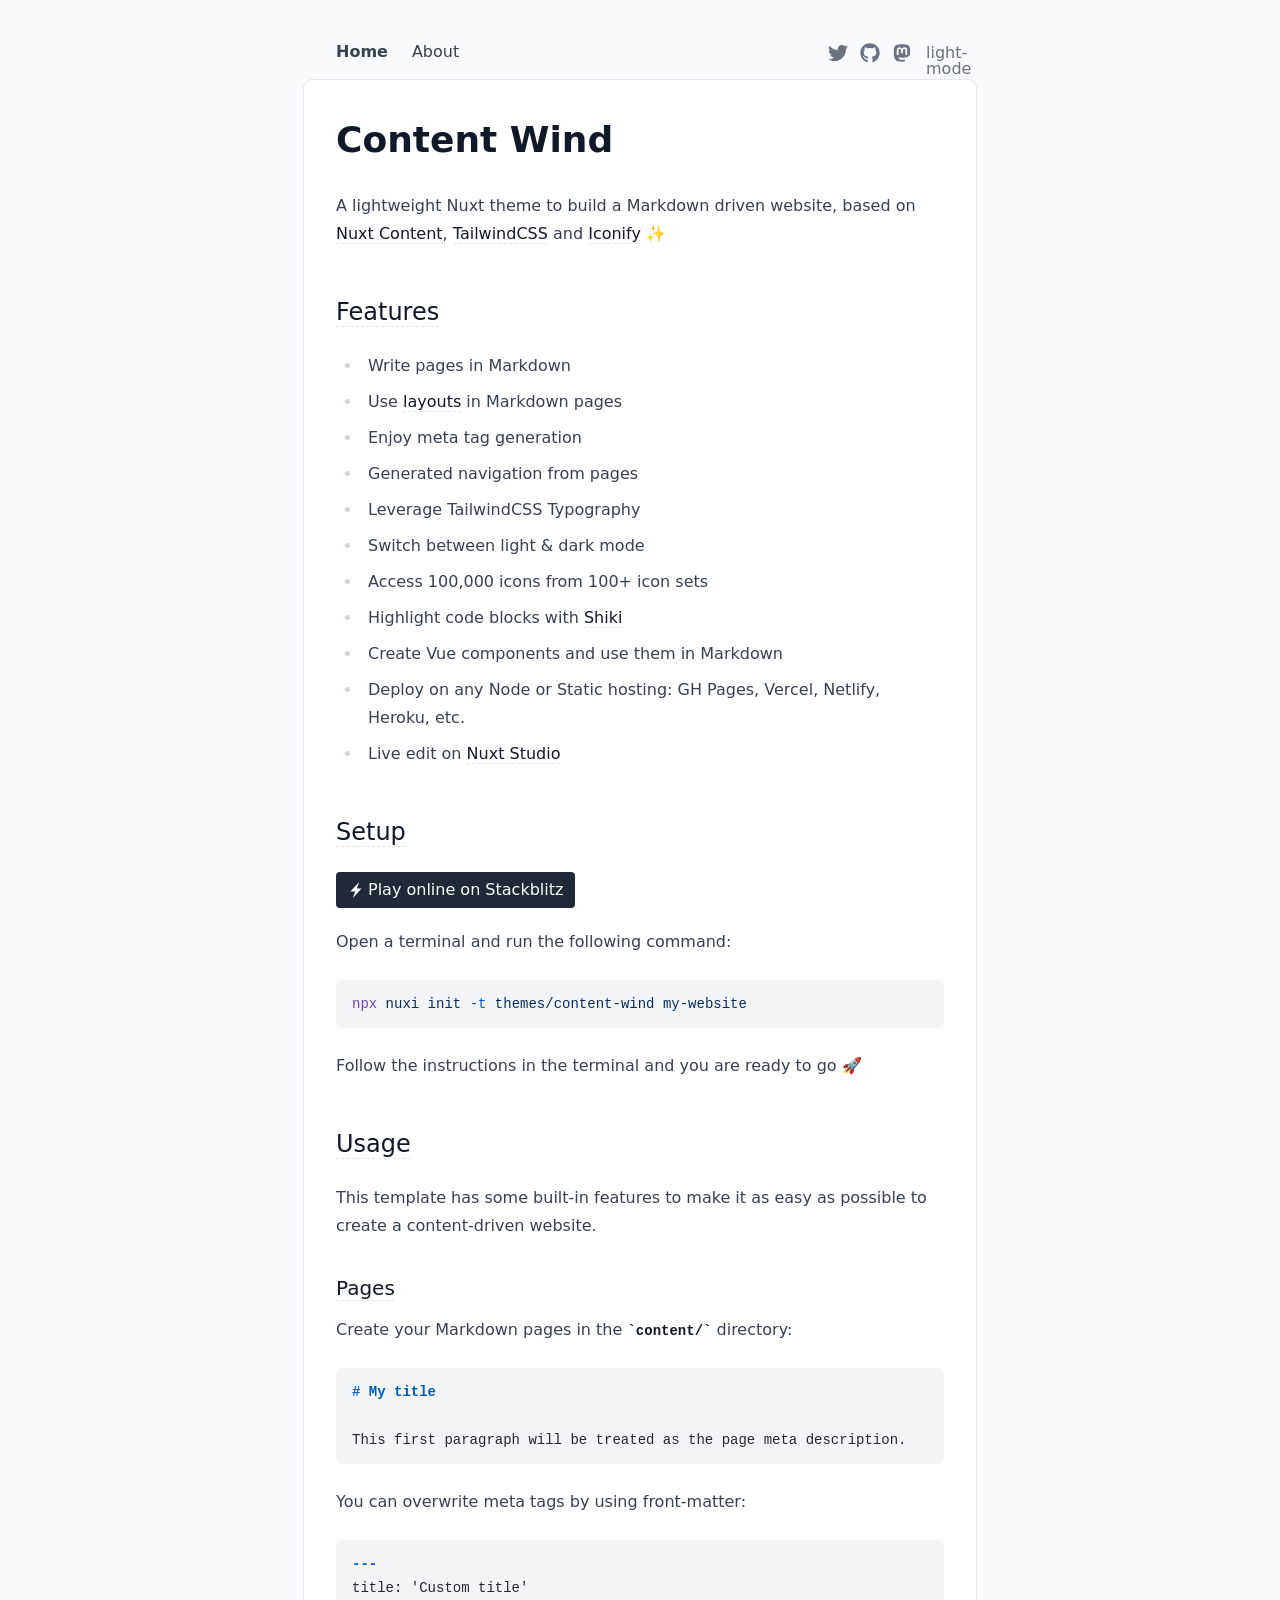
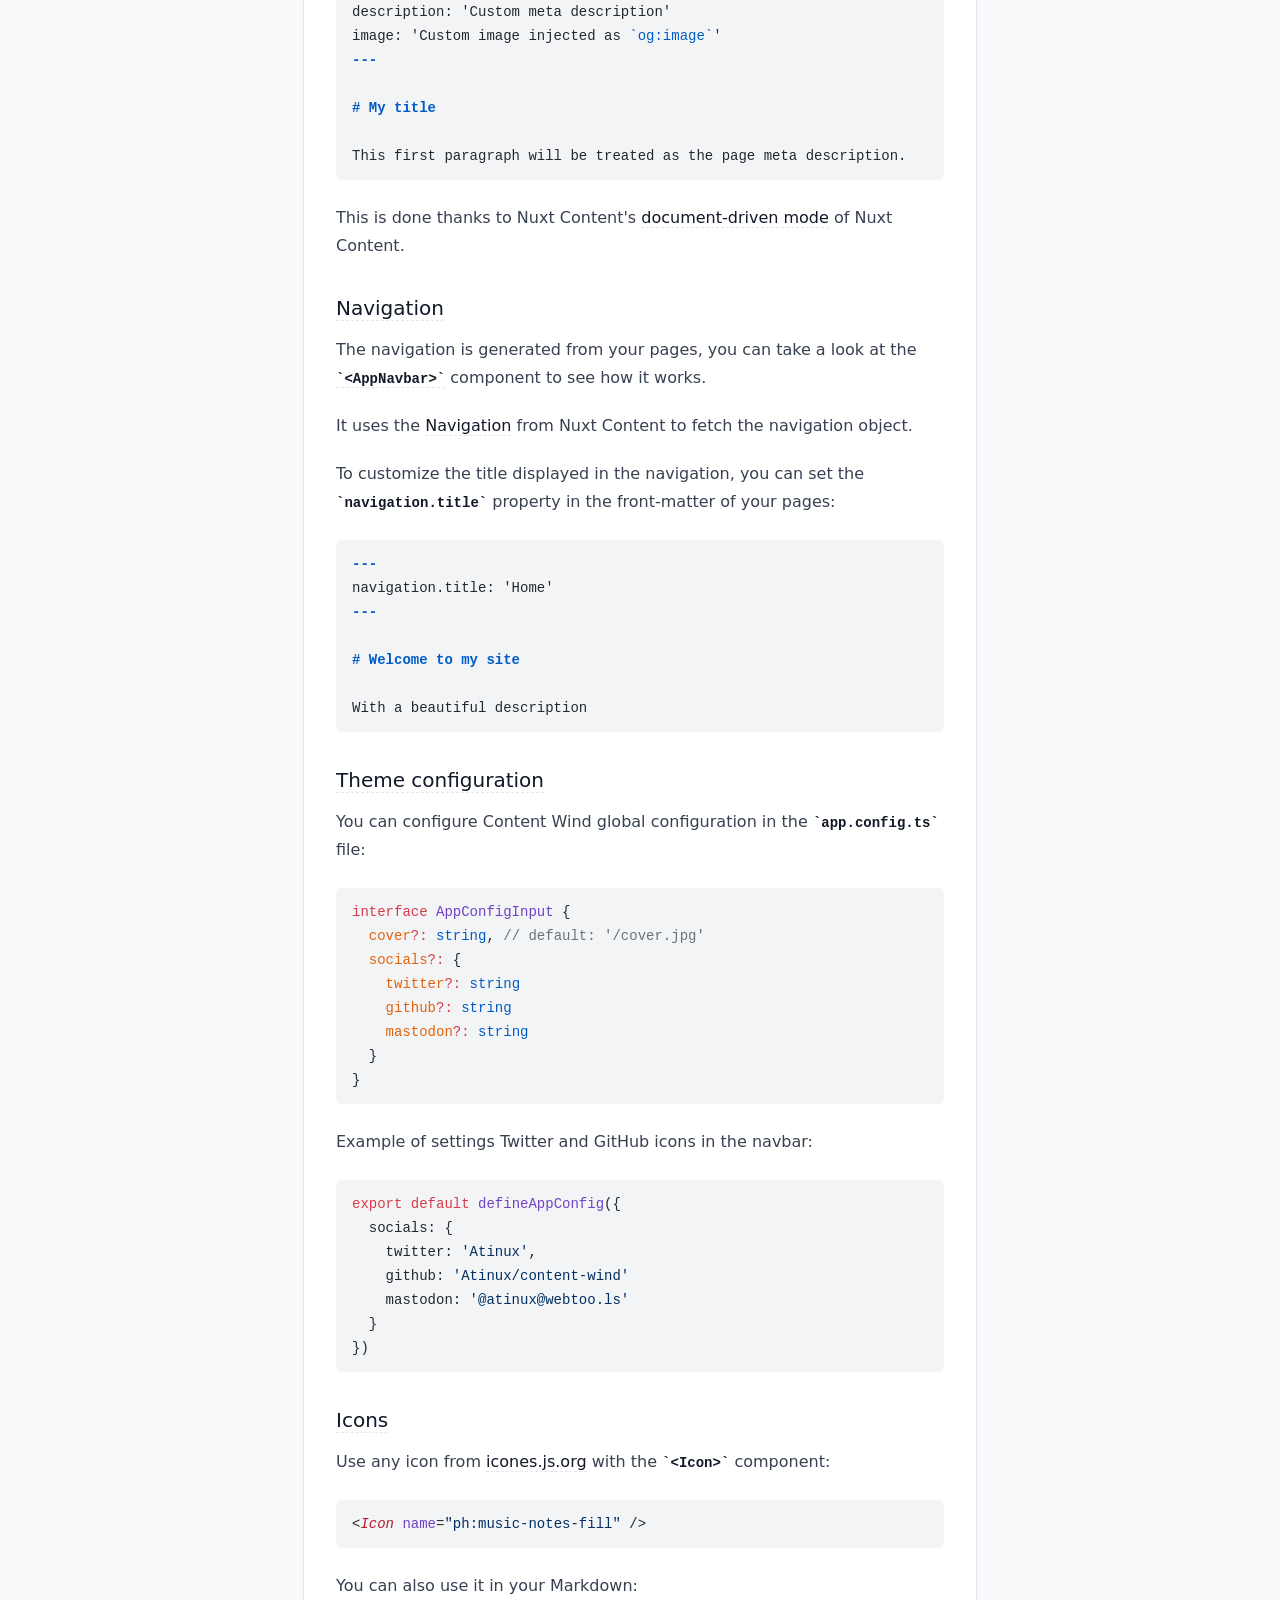
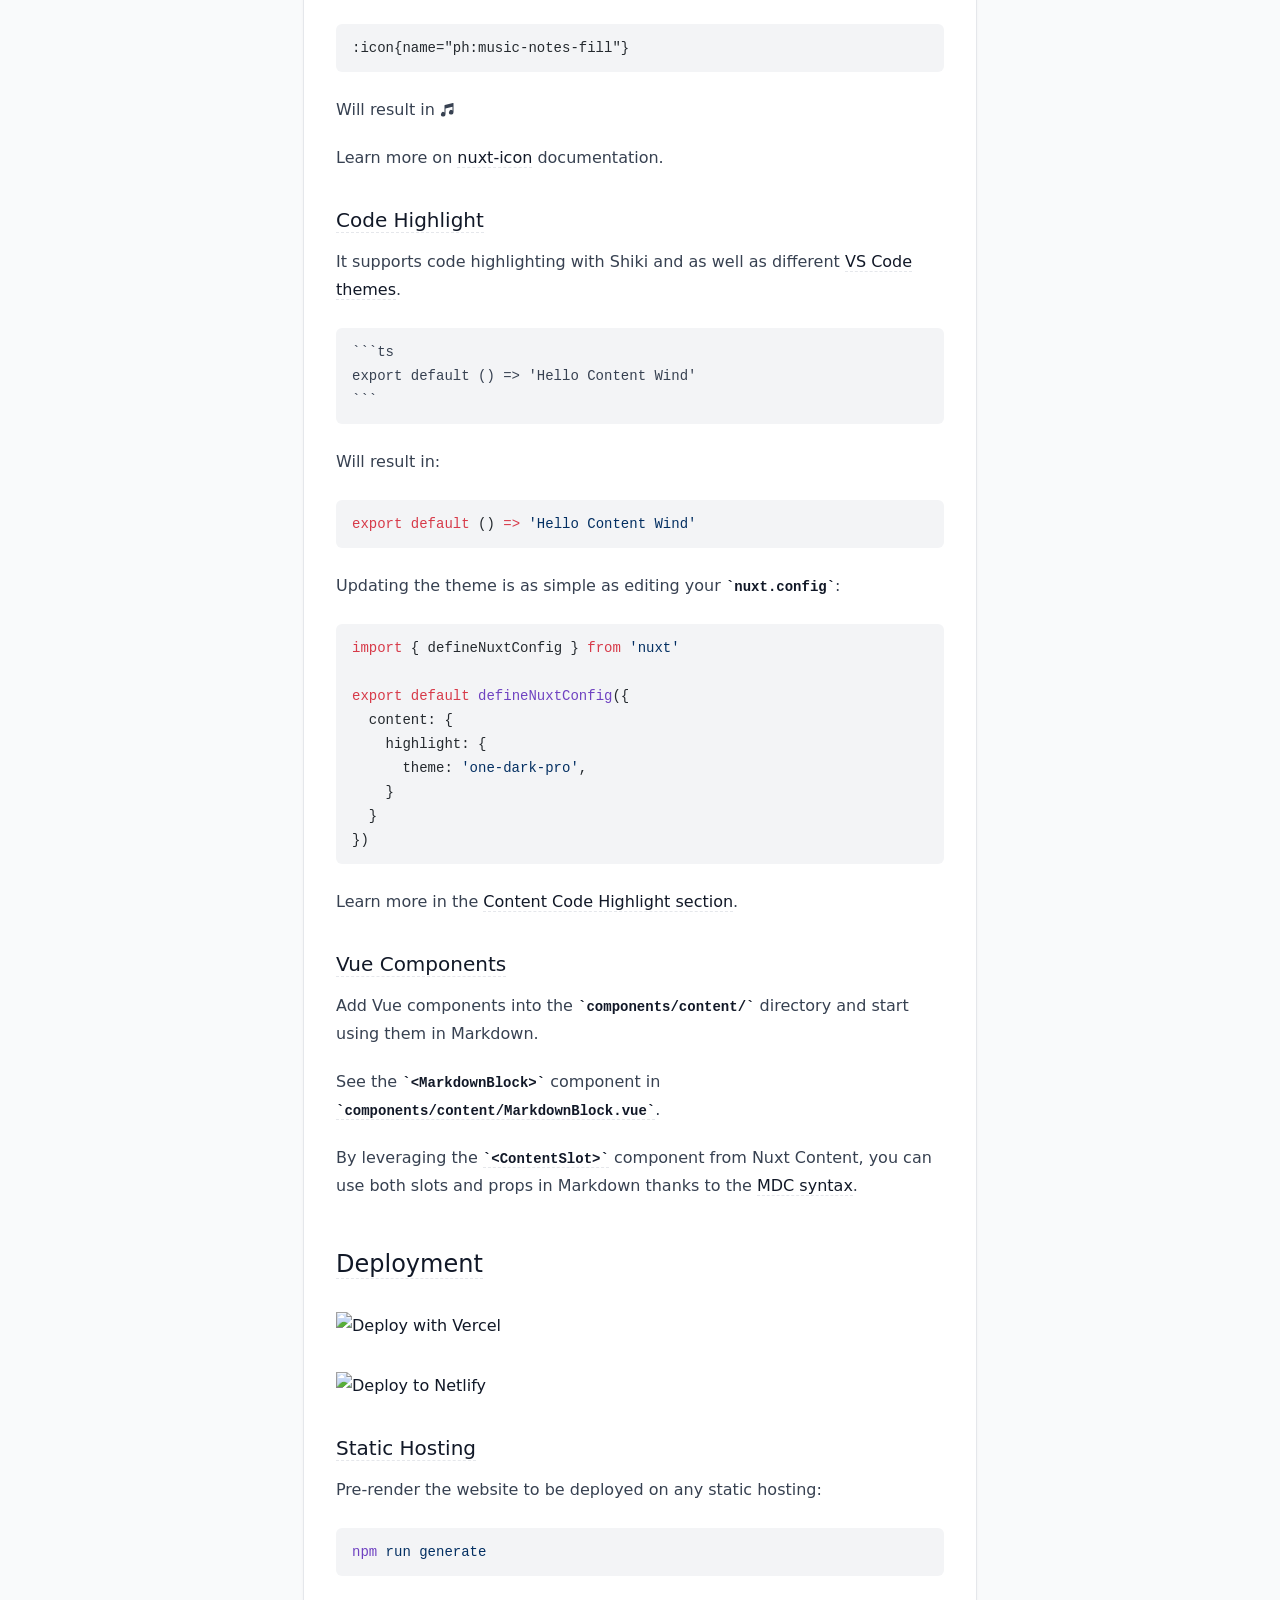
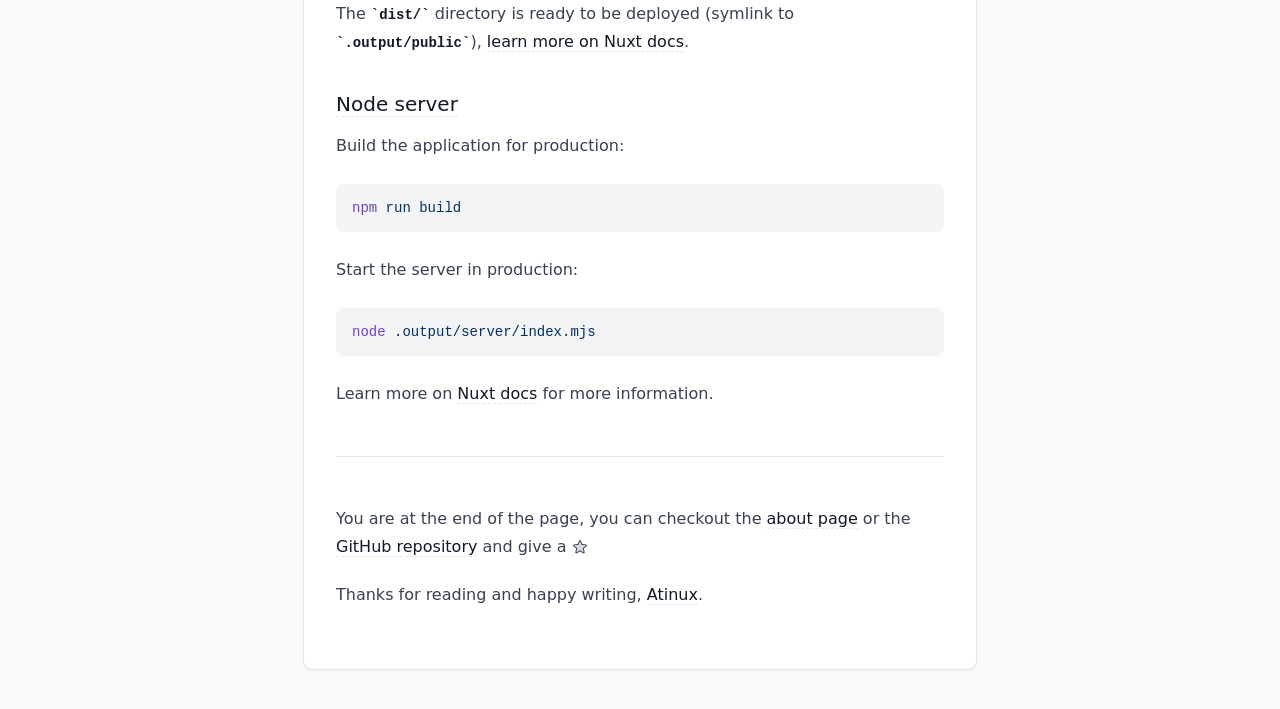
==== index.html @ d8ee2311 "Deploying to gh-pages from @ Neil-Lin/portfolio-by-nuxt-studio@6899d9ad5fb3ad334c8731eefb6a2c7d00aa7" ====
<!DOCTYPE html><html  lang="en" data-capo=""><head><meta charset="utf-8">
<meta name="viewport" content="width=device-width, initial-scale=1">
<title>Content Wind</title>
<style>*,::backdrop,:after,:before{--tw-border-spacing-x:0;--tw-border-spacing-y:0;--tw-translate-x:0;--tw-translate-y:0;--tw-rotate:0;--tw-skew-x:0;--tw-skew-y:0;--tw-scale-x:1;--tw-scale-y:1;--tw-pan-x: ;--tw-pan-y: ;--tw-pinch-zoom: ;--tw-scroll-snap-strictness:proximity;--tw-gradient-from-position: ;--tw-gradient-via-position: ;--tw-gradient-to-position: ;--tw-ordinal: ;--tw-slashed-zero: ;--tw-numeric-figure: ;--tw-numeric-spacing: ;--tw-numeric-fraction: ;--tw-ring-inset: ;--tw-ring-offset-width:0px;--tw-ring-offset-color:#fff;--tw-ring-color:#3b82f680;--tw-ring-offset-shadow:0 0 #0000;--tw-ring-shadow:0 0 #0000;--tw-shadow:0 0 #0000;--tw-shadow-colored:0 0 #0000;--tw-blur: ;--tw-brightness: ;--tw-contrast: ;--tw-grayscale: ;--tw-hue-rotate: ;--tw-invert: ;--tw-saturate: ;--tw-sepia: ;--tw-drop-shadow: ;--tw-backdrop-blur: ;--tw-backdrop-brightness: ;--tw-backdrop-contrast: ;--tw-backdrop-grayscale: ;--tw-backdrop-hue-rotate: ;--tw-backdrop-invert: ;--tw-backdrop-opacity: ;--tw-backdrop-saturate: ;--tw-backdrop-sepia: ;--tw-contain-size: ;--tw-contain-layout: ;--tw-contain-paint: ;--tw-contain-style: }/*! tailwindcss v3.4.13 | MIT License | https://tailwindcss.com*/*,:after,:before{border:0 solid #e5e7eb;box-sizing:border-box}:after,:before{--tw-content:""}:host,html{line-height:1.5;-webkit-text-size-adjust:100%;font-family:ui-sans-serif,system-ui,sans-serif,Apple Color Emoji,Segoe UI Emoji,Segoe UI Symbol,Noto Color Emoji;font-feature-settings:normal;font-variation-settings:normal;tab-size:4;-webkit-tap-highlight-color:transparent}body{line-height:inherit;margin:0}hr{border-top-width:1px;color:inherit;height:0}abbr:where([title]){-webkit-text-decoration:underline dotted;text-decoration:underline dotted}h1,h2,h3,h4,h5,h6{font-size:inherit;font-weight:inherit}a{color:inherit;text-decoration:inherit}b,strong{font-weight:bolder}code,kbd,pre,samp{font-family:ui-monospace,SFMono-Regular,Menlo,Monaco,Consolas,Liberation Mono,Courier New,monospace;font-feature-settings:normal;font-size:1em;font-variation-settings:normal}small{font-size:80%}sub,sup{font-size:75%;line-height:0;position:relative;vertical-align:initial}sub{bottom:-.25em}sup{top:-.5em}table{border-collapse:collapse;border-color:inherit;text-indent:0}button,input,optgroup,select,textarea{color:inherit;font-family:inherit;font-feature-settings:inherit;font-size:100%;font-variation-settings:inherit;font-weight:inherit;letter-spacing:inherit;line-height:inherit;margin:0;padding:0}button,select{text-transform:none}button,input:where([type=button]),input:where([type=reset]),input:where([type=submit]){-webkit-appearance:button;background-color:initial;background-image:none}:-moz-focusring{outline:auto}:-moz-ui-invalid{box-shadow:none}progress{vertical-align:initial}::-webkit-inner-spin-button,::-webkit-outer-spin-button{height:auto}[type=search]{-webkit-appearance:textfield;outline-offset:-2px}::-webkit-search-decoration{-webkit-appearance:none}::-webkit-file-upload-button{-webkit-appearance:button;font:inherit}summary{display:list-item}blockquote,dd,dl,figure,h1,h2,h3,h4,h5,h6,hr,p,pre{margin:0}fieldset{margin:0}fieldset,legend{padding:0}menu,ol,ul{list-style:none;margin:0;padding:0}dialog{padding:0}textarea{resize:vertical}input::placeholder,textarea::placeholder{color:#9ca3af;opacity:1}[role=button],button{cursor:pointer}:disabled{cursor:default}audio,canvas,embed,iframe,img,object,svg,video{display:block;vertical-align:middle}img,video{height:auto;max-width:100%}[hidden]{display:none}.prose{color:var(--tw-prose-body);max-width:65ch}.prose :where(p):not(:where([class~=not-prose],[class~=not-prose] *)){margin-bottom:1.25em;margin-top:1.25em}.prose :where([class~=lead]):not(:where([class~=not-prose],[class~=not-prose] *)){color:var(--tw-prose-lead);font-size:1.25em;line-height:1.6;margin-bottom:1.2em;margin-top:1.2em}.prose :where(a):not(:where([class~=not-prose],[class~=not-prose] *)){color:var(--tw-prose-links);font-weight:500;text-decoration:underline}.prose :where(strong):not(:where([class~=not-prose],[class~=not-prose] *)){color:var(--tw-prose-bold);font-weight:600}.prose :where(a strong):not(:where([class~=not-prose],[class~=not-prose] *)){color:inherit}.prose :where(blockquote strong):not(:where([class~=not-prose],[class~=not-prose] *)){color:inherit}.prose :where(thead th strong):not(:where([class~=not-prose],[class~=not-prose] *)){color:inherit}.prose :where(ol):not(:where([class~=not-prose],[class~=not-prose] *)){list-style-type:decimal;margin-bottom:1.25em;margin-top:1.25em;padding-inline-start:1.625em}.prose :where(ol[type=A]):not(:where([class~=not-prose],[class~=not-prose] *)){list-style-type:upper-alpha}.prose :where(ol[type=a]):not(:where([class~=not-prose],[class~=not-prose] *)){list-style-type:lower-alpha}.prose :where(ol[type=A s]):not(:where([class~=not-prose],[class~=not-prose] *)){list-style-type:upper-alpha}.prose :where(ol[type=a s]):not(:where([class~=not-prose],[class~=not-prose] *)){list-style-type:lower-alpha}.prose :where(ol[type=I]):not(:where([class~=not-prose],[class~=not-prose] *)){list-style-type:upper-roman}.prose :where(ol[type=i]):not(:where([class~=not-prose],[class~=not-prose] *)){list-style-type:lower-roman}.prose :where(ol[type=I s]):not(:where([class~=not-prose],[class~=not-prose] *)){list-style-type:upper-roman}.prose :where(ol[type=i s]):not(:where([class~=not-prose],[class~=not-prose] *)){list-style-type:lower-roman}.prose :where(ol[type="1"]):not(:where([class~=not-prose],[class~=not-prose] *)){list-style-type:decimal}.prose :where(ul):not(:where([class~=not-prose],[class~=not-prose] *)){list-style-type:disc;margin-bottom:1.25em;margin-top:1.25em;padding-inline-start:1.625em}.prose :where(ol>li):not(:where([class~=not-prose],[class~=not-prose] *))::marker{color:var(--tw-prose-counters);font-weight:400}.prose :where(ul>li):not(:where([class~=not-prose],[class~=not-prose] *))::marker{color:var(--tw-prose-bullets)}.prose :where(dt):not(:where([class~=not-prose],[class~=not-prose] *)){color:var(--tw-prose-headings);font-weight:600;margin-top:1.25em}.prose :where(hr):not(:where([class~=not-prose],[class~=not-prose] *)){border-color:var(--tw-prose-hr);border-top-width:1px;margin-bottom:3em;margin-top:3em}.prose :where(blockquote):not(:where([class~=not-prose],[class~=not-prose] *)){border-inline-start-color:var(--tw-prose-quote-borders);border-inline-start-width:.25rem;color:var(--tw-prose-quotes);font-style:italic;font-weight:500;margin-bottom:1.6em;margin-top:1.6em;padding-inline-start:1em;quotes:"\201C""\201D""\2018""\2019"}.prose :where(blockquote p:first-of-type):not(:where([class~=not-prose],[class~=not-prose] *)):before{content:open-quote}.prose :where(blockquote p:last-of-type):not(:where([class~=not-prose],[class~=not-prose] *)):after{content:close-quote}.prose :where(h1):not(:where([class~=not-prose],[class~=not-prose] *)){color:var(--tw-prose-headings);font-size:2.25em;font-weight:800;line-height:1.1111111;margin-bottom:.8888889em;margin-top:0}.prose :where(h1 strong):not(:where([class~=not-prose],[class~=not-prose] *)){color:inherit;font-weight:900}.prose :where(h2):not(:where([class~=not-prose],[class~=not-prose] *)){color:var(--tw-prose-headings);font-size:1.5em;font-weight:700;line-height:1.3333333;margin-bottom:1em;margin-top:2em}.prose :where(h2 strong):not(:where([class~=not-prose],[class~=not-prose] *)){color:inherit;font-weight:800}.prose :where(h3):not(:where([class~=not-prose],[class~=not-prose] *)){color:var(--tw-prose-headings);font-size:1.25em;font-weight:600;line-height:1.6;margin-bottom:.6em;margin-top:1.6em}.prose :where(h3 strong):not(:where([class~=not-prose],[class~=not-prose] *)){color:inherit;font-weight:700}.prose :where(h4):not(:where([class~=not-prose],[class~=not-prose] *)){color:var(--tw-prose-headings);font-weight:600;line-height:1.5;margin-bottom:.5em;margin-top:1.5em}.prose :where(h4 strong):not(:where([class~=not-prose],[class~=not-prose] *)){color:inherit;font-weight:700}.prose :where(img):not(:where([class~=not-prose],[class~=not-prose] *)){margin-bottom:2em;margin-top:2em}.prose :where(picture):not(:where([class~=not-prose],[class~=not-prose] *)){display:block;margin-bottom:2em;margin-top:2em}.prose :where(video):not(:where([class~=not-prose],[class~=not-prose] *)){margin-bottom:2em;margin-top:2em}.prose :where(kbd):not(:where([class~=not-prose],[class~=not-prose] *)){border-radius:.3125rem;box-shadow:0 0 0 1px rgb(var(--tw-prose-kbd-shadows)/10%),0 3px 0 rgb(var(--tw-prose-kbd-shadows)/10%);color:var(--tw-prose-kbd);font-family:inherit;font-size:.875em;font-weight:500;padding-inline-end:.375em;padding-bottom:.1875em;padding-top:.1875em;padding-inline-start:.375em}.prose :where(code):not(:where([class~=not-prose],[class~=not-prose] *)){color:var(--tw-prose-code);font-size:.875em;font-weight:600}.prose :where(code):not(:where([class~=not-prose],[class~=not-prose] *)):before{content:"`"}.prose :where(code):not(:where([class~=not-prose],[class~=not-prose] *)):after{content:"`"}.prose :where(a code):not(:where([class~=not-prose],[class~=not-prose] *)){color:inherit}.prose :where(h1 code):not(:where([class~=not-prose],[class~=not-prose] *)){color:inherit}.prose :where(h2 code):not(:where([class~=not-prose],[class~=not-prose] *)){color:inherit;font-size:.875em}.prose :where(h3 code):not(:where([class~=not-prose],[class~=not-prose] *)){color:inherit;font-size:.9em}.prose :where(h4 code):not(:where([class~=not-prose],[class~=not-prose] *)){color:inherit}.prose :where(blockquote code):not(:where([class~=not-prose],[class~=not-prose] *)){color:inherit}.prose :where(thead th code):not(:where([class~=not-prose],[class~=not-prose] *)){color:inherit}.prose :where(pre):not(:where([class~=not-prose],[class~=not-prose] *)){background-color:var(--tw-prose-pre-bg);border-radius:.375rem;color:var(--tw-prose-pre-code);font-size:.875em;font-weight:400;line-height:1.7142857;margin-bottom:1.7142857em;margin-top:1.7142857em;overflow-x:auto;padding-inline-end:1.1428571em;padding-bottom:.8571429em;padding-top:.8571429em;padding-inline-start:1.1428571em}.prose :where(pre code):not(:where([class~=not-prose],[class~=not-prose] *)){background-color:initial;border-radius:0;border-width:0;color:inherit;font-family:inherit;font-size:inherit;font-weight:inherit;line-height:inherit;padding:0}.prose :where(pre code):not(:where([class~=not-prose],[class~=not-prose] *)):before{content:none}.prose :where(pre code):not(:where([class~=not-prose],[class~=not-prose] *)):after{content:none}.prose :where(table):not(:where([class~=not-prose],[class~=not-prose] *)){font-size:.875em;line-height:1.7142857;margin-bottom:2em;margin-top:2em;table-layout:auto;width:100%}.prose :where(thead):not(:where([class~=not-prose],[class~=not-prose] *)){border-bottom-color:var(--tw-prose-th-borders);border-bottom-width:1px}.prose :where(thead th):not(:where([class~=not-prose],[class~=not-prose] *)){color:var(--tw-prose-headings);font-weight:600;padding-inline-end:.5714286em;padding-bottom:.5714286em;padding-inline-start:.5714286em;vertical-align:bottom}.prose :where(tbody tr):not(:where([class~=not-prose],[class~=not-prose] *)){border-bottom-color:var(--tw-prose-td-borders);border-bottom-width:1px}.prose :where(tbody tr:last-child):not(:where([class~=not-prose],[class~=not-prose] *)){border-bottom-width:0}.prose :where(tbody td):not(:where([class~=not-prose],[class~=not-prose] *)){vertical-align:initial}.prose :where(tfoot):not(:where([class~=not-prose],[class~=not-prose] *)){border-top-color:var(--tw-prose-th-borders);border-top-width:1px}.prose :where(tfoot td):not(:where([class~=not-prose],[class~=not-prose] *)){vertical-align:top}.prose :where(th,td):not(:where([class~=not-prose],[class~=not-prose] *)){text-align:start}.prose :where(figure>*):not(:where([class~=not-prose],[class~=not-prose] *)){margin-bottom:0;margin-top:0}.prose :where(figcaption):not(:where([class~=not-prose],[class~=not-prose] *)){color:var(--tw-prose-captions);font-size:.875em;line-height:1.4285714;margin-top:.8571429em}.prose{--tw-prose-body:#374151;--tw-prose-headings:#111827;--tw-prose-lead:#4b5563;--tw-prose-links:#111827;--tw-prose-bold:#111827;--tw-prose-counters:#6b7280;--tw-prose-bullets:#d1d5db;--tw-prose-hr:#e5e7eb;--tw-prose-quotes:#111827;--tw-prose-quote-borders:#e5e7eb;--tw-prose-captions:#6b7280;--tw-prose-kbd:#111827;--tw-prose-kbd-shadows:17 24 39;--tw-prose-code:#111827;--tw-prose-pre-code:#e5e7eb;--tw-prose-pre-bg:#1f2937;--tw-prose-th-borders:#d1d5db;--tw-prose-td-borders:#e5e7eb;--tw-prose-invert-body:#d1d5db;--tw-prose-invert-headings:#fff;--tw-prose-invert-lead:#9ca3af;--tw-prose-invert-links:#fff;--tw-prose-invert-bold:#fff;--tw-prose-invert-counters:#9ca3af;--tw-prose-invert-bullets:#4b5563;--tw-prose-invert-hr:#374151;--tw-prose-invert-quotes:#f3f4f6;--tw-prose-invert-quote-borders:#374151;--tw-prose-invert-captions:#9ca3af;--tw-prose-invert-kbd:#fff;--tw-prose-invert-kbd-shadows:255 255 255;--tw-prose-invert-code:#fff;--tw-prose-invert-pre-code:#d1d5db;--tw-prose-invert-pre-bg:#00000080;--tw-prose-invert-th-borders:#4b5563;--tw-prose-invert-td-borders:#374151;font-size:1rem;line-height:1.75}.prose :where(picture>img):not(:where([class~=not-prose],[class~=not-prose] *)){margin-bottom:0;margin-top:0}.prose :where(li):not(:where([class~=not-prose],[class~=not-prose] *)){margin-bottom:.5em;margin-top:.5em}.prose :where(ol>li):not(:where([class~=not-prose],[class~=not-prose] *)){padding-inline-start:.375em}.prose :where(ul>li):not(:where([class~=not-prose],[class~=not-prose] *)){padding-inline-start:.375em}.prose :where(.prose>ul>li p):not(:where([class~=not-prose],[class~=not-prose] *)){margin-bottom:.75em;margin-top:.75em}.prose :where(.prose>ul>li>p:first-child):not(:where([class~=not-prose],[class~=not-prose] *)){margin-top:1.25em}.prose :where(.prose>ul>li>p:last-child):not(:where([class~=not-prose],[class~=not-prose] *)){margin-bottom:1.25em}.prose :where(.prose>ol>li>p:first-child):not(:where([class~=not-prose],[class~=not-prose] *)){margin-top:1.25em}.prose :where(.prose>ol>li>p:last-child):not(:where([class~=not-prose],[class~=not-prose] *)){margin-bottom:1.25em}.prose :where(ul ul,ul ol,ol ul,ol ol):not(:where([class~=not-prose],[class~=not-prose] *)){margin-bottom:.75em;margin-top:.75em}.prose :where(dl):not(:where([class~=not-prose],[class~=not-prose] *)){margin-bottom:1.25em;margin-top:1.25em}.prose :where(dd):not(:where([class~=not-prose],[class~=not-prose] *)){margin-top:.5em;padding-inline-start:1.625em}.prose :where(hr+*):not(:where([class~=not-prose],[class~=not-prose] *)){margin-top:0}.prose :where(h2+*):not(:where([class~=not-prose],[class~=not-prose] *)){margin-top:0}.prose :where(h3+*):not(:where([class~=not-prose],[class~=not-prose] *)){margin-top:0}.prose :where(h4+*):not(:where([class~=not-prose],[class~=not-prose] *)){margin-top:0}.prose :where(thead th:first-child):not(:where([class~=not-prose],[class~=not-prose] *)){padding-inline-start:0}.prose :where(thead th:last-child):not(:where([class~=not-prose],[class~=not-prose] *)){padding-inline-end:0}.prose :where(tbody td,tfoot td):not(:where([class~=not-prose],[class~=not-prose] *)){padding-inline-end:.5714286em;padding-bottom:.5714286em;padding-top:.5714286em;padding-inline-start:.5714286em}.prose :where(tbody td:first-child,tfoot td:first-child):not(:where([class~=not-prose],[class~=not-prose] *)){padding-inline-start:0}.prose :where(tbody td:last-child,tfoot td:last-child):not(:where([class~=not-prose],[class~=not-prose] *)){padding-inline-end:0}.prose :where(figure):not(:where([class~=not-prose],[class~=not-prose] *)){margin-bottom:2em;margin-top:2em}.prose :where(.prose>:first-child):not(:where([class~=not-prose],[class~=not-prose] *)){margin-top:0}.prose :where(.prose>:last-child):not(:where([class~=not-prose],[class~=not-prose] *)){margin-bottom:0}.sr-only{height:1px;margin:-1px;overflow:hidden;padding:0;position:absolute;width:1px;clip:rect(0,0,0,0);border-width:0;white-space:nowrap}.static{position:static}.m-auto{margin:auto}.mx-auto{margin-left:auto;margin-right:auto}.mr-6{margin-right:1.5rem}.block{display:block}.inline-block{display:inline-block}.flex{display:flex}.inline-flex{display:inline-flex}.h-4{height:1rem}.h-5{height:1.25rem}.w-4{width:1rem}.w-5{width:1.25rem}.max-w-2xl{max-width:42rem}.max-w-full{max-width:100%}.max-w-none{max-width:none}.items-center{align-items:center}.justify-between{justify-content:space-between}.gap-1{gap:.25rem}.space-x-3>:not([hidden])~:not([hidden]){--tw-space-x-reverse:0;margin-left:calc(.75rem*(1 - var(--tw-space-x-reverse)));margin-right:calc(.75rem*var(--tw-space-x-reverse))}.overflow-x-auto{overflow-x:auto}.rounded{border-radius:.25rem}.bg-gray-50{--tw-bg-opacity:1;background-color:rgb(249 250 251/var(--tw-bg-opacity))}.bg-gray-800{--tw-bg-opacity:1;background-color:rgb(31 41 55/var(--tw-bg-opacity))}.bg-white{--tw-bg-opacity:1;background-color:rgb(255 255 255/var(--tw-bg-opacity))}.px-3{padding-left:.75rem;padding-right:.75rem}.px-4{padding-left:1rem;padding-right:1rem}.py-1{padding-bottom:.25rem;padding-top:.25rem}.py-10{padding-bottom:2.5rem;padding-top:2.5rem}.py-4{padding-bottom:1rem;padding-top:1rem}.text-2xl{font-size:1.5rem;line-height:2rem}.font-bold{font-weight:700}.text-black{--tw-text-opacity:1;color:rgb(0 0 0/var(--tw-text-opacity))}.text-gray-500{--tw-text-opacity:1;color:rgb(107 114 128/var(--tw-text-opacity))}.text-gray-700{--tw-text-opacity:1;color:rgb(55 65 81/var(--tw-text-opacity))}.text-white{--tw-text-opacity:1;color:rgb(255 255 255/var(--tw-text-opacity))}.no-underline{text-decoration-line:none}.ring-1{--tw-ring-offset-shadow:var(--tw-ring-inset) 0 0 0 var(--tw-ring-offset-width) var(--tw-ring-offset-color);--tw-ring-shadow:var(--tw-ring-inset) 0 0 0 calc(1px + var(--tw-ring-offset-width)) var(--tw-ring-color);box-shadow:var(--tw-ring-offset-shadow),var(--tw-ring-shadow),var(--tw-shadow,0 0 #0000)}.ring-gray-200{--tw-ring-opacity:1;--tw-ring-color:rgb(229 231 235/var(--tw-ring-opacity))}.transition{transition-duration:.15s;transition-property:color,background-color,border-color,text-decoration-color,fill,stroke,opacity,box-shadow,transform,filter,-webkit-backdrop-filter;transition-property:color,background-color,border-color,text-decoration-color,fill,stroke,opacity,box-shadow,transform,filter,backdrop-filter;transition-property:color,background-color,border-color,text-decoration-color,fill,stroke,opacity,box-shadow,transform,filter,backdrop-filter,-webkit-backdrop-filter;transition-timing-function:cubic-bezier(.4,0,.2,1)}.dark\:prose-invert:is(.dark *){--tw-prose-body:var(--tw-prose-invert-body);--tw-prose-headings:var(--tw-prose-invert-headings);--tw-prose-lead:var(--tw-prose-invert-lead);--tw-prose-links:var(--tw-prose-invert-links);--tw-prose-bold:var(--tw-prose-invert-bold);--tw-prose-counters:var(--tw-prose-invert-counters);--tw-prose-bullets:var(--tw-prose-invert-bullets);--tw-prose-hr:var(--tw-prose-invert-hr);--tw-prose-quotes:var(--tw-prose-invert-quotes);--tw-prose-quote-borders:var(--tw-prose-invert-quote-borders);--tw-prose-captions:var(--tw-prose-invert-captions);--tw-prose-kbd:var(--tw-prose-invert-kbd);--tw-prose-kbd-shadows:var(--tw-prose-invert-kbd-shadows);--tw-prose-code:var(--tw-prose-invert-code);--tw-prose-pre-code:var(--tw-prose-invert-pre-code);--tw-prose-pre-bg:var(--tw-prose-invert-pre-bg);--tw-prose-th-borders:var(--tw-prose-invert-th-borders);--tw-prose-td-borders:var(--tw-prose-invert-td-borders)}.hover\:text-gray-700:hover{--tw-text-opacity:1;color:rgb(55 65 81/var(--tw-text-opacity))}.prose-a\:border-b :is(:where(a):not(:where([class~=not-prose],[class~=not-prose] *))){border-bottom-width:1px}.prose-a\:border-dashed :is(:where(a):not(:where([class~=not-prose],[class~=not-prose] *))){border-style:dashed}.prose-a\:font-normal :is(:where(a):not(:where([class~=not-prose],[class~=not-prose] *))){font-weight:400}.prose-a\:no-underline :is(:where(a):not(:where([class~=not-prose],[class~=not-prose] *))){text-decoration-line:none}.hover\:prose-a\:border-solid :is(:where(a):not(:where([class~=not-prose],[class~=not-prose] *))):hover{border-style:solid}.hover\:prose-a\:border-primary-400 :is(:where(a):not(:where([class~=not-prose],[class~=not-prose] *))):hover{--tw-border-opacity:1;border-color:rgb(52 211 153/var(--tw-border-opacity))}.hover\:prose-a\:text-primary-400 :is(:where(a):not(:where([class~=not-prose],[class~=not-prose] *))):hover{--tw-text-opacity:1;color:rgb(52 211 153/var(--tw-text-opacity))}.prose-pre\:bg-gray-100 :is(:where(pre):not(:where([class~=not-prose],[class~=not-prose] *))){--tw-bg-opacity:1;background-color:rgb(243 244 246/var(--tw-bg-opacity))}.dark\:bg-gray-200:is(.dark *){--tw-bg-opacity:1;background-color:rgb(229 231 235/var(--tw-bg-opacity))}.dark\:bg-gray-800:is(.dark *){--tw-bg-opacity:1;background-color:rgb(31 41 55/var(--tw-bg-opacity))}.dark\:bg-gray-900:is(.dark *){--tw-bg-opacity:1;background-color:rgb(17 24 39/var(--tw-bg-opacity))}.dark\:text-gray-100:is(.dark *){--tw-text-opacity:1;color:rgb(243 244 246/var(--tw-text-opacity))}.dark\:text-gray-200:is(.dark *){--tw-text-opacity:1;color:rgb(229 231 235/var(--tw-text-opacity))}.dark\:text-gray-300:is(.dark *){--tw-text-opacity:1;color:rgb(209 213 219/var(--tw-text-opacity))}.dark\:text-gray-950:is(.dark *){--tw-text-opacity:1;color:rgb(3 7 18/var(--tw-text-opacity))}.dark\:ring-gray-700:is(.dark *){--tw-ring-opacity:1;--tw-ring-color:rgb(55 65 81/var(--tw-ring-opacity))}.dark\:hover\:text-gray-300:hover:is(.dark *){--tw-text-opacity:1;color:rgb(209 213 219/var(--tw-text-opacity))}.dark\:prose-pre\:bg-gray-900 :is(:where(pre):not(:where([class~=not-prose],[class~=not-prose] *))):is(.dark *){--tw-bg-opacity:1;background-color:rgb(17 24 39/var(--tw-bg-opacity))}@media (min-width:640px){.sm\:rounded{border-radius:.25rem}.sm\:rounded-lg{border-radius:.5rem}.sm\:px-8{padding-left:2rem;padding-right:2rem}.sm\:pb-10{padding-bottom:2.5rem}.sm\:pt-6{padding-top:1.5rem}.sm\:shadow{--tw-shadow:0 1px 3px 0 #0000001a,0 1px 2px -1px #0000001a;--tw-shadow-colored:0 1px 3px 0 var(--tw-shadow-color),0 1px 2px -1px var(--tw-shadow-color);box-shadow:var(--tw-ring-offset-shadow,0 0 #0000),var(--tw-ring-shadow,0 0 #0000),var(--tw-shadow)}}</style>
<style>.icon[data-v-9181f316]{display:inline-block;vertical-align:middle}</style>
<style>body{--tw-bg-opacity:1;background-color:rgb(249 250 251/var(--tw-bg-opacity));--tw-text-opacity:1;color:rgb(0 0 0/var(--tw-text-opacity))}body:is(.dark *){--tw-bg-opacity:1;background-color:rgb(17 24 39/var(--tw-bg-opacity));--tw-text-opacity:1;color:rgb(255 255 255/var(--tw-text-opacity))}</style>
<style>pre code .line{display:block;min-height:1rem}</style>
<link rel="stylesheet" href="/_nuxt/entry.BIp97Nng.css">
<link rel="stylesheet" href="/_nuxt/ProsePre.CchFRBtv.css">
<link rel="preload" as="fetch" crossorigin="anonymous" href="/_payload.json?2fab0c41-43f2-4898-bb1c-6b0b7c463942">
<link rel="modulepreload" as="script" crossorigin href="/_nuxt/CAiVgX1A.js">
<link rel="modulepreload" as="script" crossorigin href="/_nuxt/CJ-RbDBi.js">
<link rel="modulepreload" as="script" crossorigin href="/_nuxt/DqUOSnfC.js">
<link rel="modulepreload" as="script" crossorigin href="/_nuxt/D9yOnres.js">
<link rel="modulepreload" as="script" crossorigin href="/_nuxt/D89D1x2Z.js">
<link rel="modulepreload" as="script" crossorigin href="/_nuxt/Dnd51l0P.js">
<link rel="modulepreload" as="script" crossorigin href="/_nuxt/DdNKXXzA.js">
<link rel="modulepreload" as="script" crossorigin href="/_nuxt/Cwny5JAG.js">
<link rel="modulepreload" as="script" crossorigin href="/_nuxt/C8qHw0IX.js">
<link rel="modulepreload" as="script" crossorigin href="/_nuxt/CQB8OB76.js">
<link rel="modulepreload" as="script" crossorigin href="/_nuxt/79jZ5h6W.js">
<link rel="modulepreload" as="script" crossorigin href="/_nuxt/BNuEhvY_.js">
<link rel="modulepreload" as="script" crossorigin href="/_nuxt/DRCrzaNv.js">
<link rel="modulepreload" as="script" crossorigin href="/_nuxt/CVuiYSzV.js">
<link rel="modulepreload" as="script" crossorigin href="/_nuxt/B-hT8zOy.js">
<link rel="modulepreload" as="script" crossorigin href="/_nuxt/D-Tht0LG.js">
<link rel="modulepreload" as="script" crossorigin href="/_nuxt/DeqsAYk5.js">
<link rel="modulepreload" as="script" crossorigin href="/_nuxt/JKSUYR2g.js">
<link rel="modulepreload" as="script" crossorigin href="/_nuxt/ZWiuuWWv.js">
<link rel="modulepreload" as="script" crossorigin href="/_nuxt/D9x6yqB2.js">
<link rel="modulepreload" as="script" crossorigin href="/_nuxt/Bbix3GOW.js">
<link rel="modulepreload" as="script" crossorigin href="/_nuxt/vTPVGLTh.js">
<link rel="modulepreload" as="script" crossorigin href="/_nuxt/DryIEfDT.js">
<link rel="modulepreload" as="script" crossorigin href="/_nuxt/u3BtEwEN.js">
<link rel="modulepreload" as="script" crossorigin href="/_nuxt/BTz_kC4J.js">
<link rel="modulepreload" as="script" crossorigin href="/_nuxt/CAax4JMd.js">
<link rel="prefetch" as="script" crossorigin href="/_nuxt/BzOdbgzC.js">
<link rel="prefetch" as="script" crossorigin href="/_nuxt/Bs4Sp2fh.js">
<link rel="prefetch" as="style" crossorigin href="/_nuxt/useStudio.DQTJeWrd.css">
<link rel="prefetch" as="script" crossorigin href="/_nuxt/Dj1LTZKW.js">
<link rel="prefetch" as="script" crossorigin href="/_nuxt/ZVr9sDSR.js">
<link rel="prefetch" as="script" crossorigin href="/_nuxt/Bk0SHGCJ.js">
<meta content="/cover.jpg" property="og:image">
<meta name="twitter:card" content="summary_large_image">
<meta property="og:title" content="Content Wind">
<meta name="description" content="A lightweight Nuxt theme to build a Markdown driven website, based on Nuxt Content, TailwindCSS and Iconify ✨">
<meta property="og:description" content="A lightweight Nuxt theme to build a Markdown driven website, based on Nuxt Content, TailwindCSS and Iconify ✨">
<script type="module" src="/_nuxt/CAiVgX1A.js" crossorigin></script><script>"use strict";(()=>{const t=window,e=document.documentElement,c=["dark","light"],n=getStorageValue("localStorage","nuxt-color-mode")||"system";let i=n==="system"?u():n;const r=e.getAttribute("data-color-mode-forced");r&&(i=r),l(i),t["__NUXT_COLOR_MODE__"]={preference:n,value:i,getColorScheme:u,addColorScheme:l,removeColorScheme:d};function l(o){const s=""+o+"",a="";e.classList?e.classList.add(s):e.className+=" "+s,a&&e.setAttribute("data-"+a,o)}function d(o){const s=""+o+"",a="";e.classList?e.classList.remove(s):e.className=e.className.replace(new RegExp(s,"g"),""),a&&e.removeAttribute("data-"+a)}function f(o){return t.matchMedia("(prefers-color-scheme"+o+")")}function u(){if(t.matchMedia&&f("").media!=="not all"){for(const o of c)if(f(":"+o).matches)return o}return"light"}})();function getStorageValue(t,e){switch(t){case"localStorage":return window.localStorage.getItem(e);case"sessionStorage":return window.sessionStorage.getItem(e);case"cookie":return getCookie(e);default:return null}}function getCookie(t){const c=("; "+window.document.cookie).split("; "+t+"=");if(c.length===2)return c.pop()?.split(";").shift()}</script></head><body><div id="__nuxt"><div class="sm:pt-6 sm:pb-10"><!----><!----><!----><div class="nuxt-loading-indicator" style="position:fixed;top:0;right:0;left:0;pointer-events:none;width:auto;height:3px;opacity:0;background:repeating-linear-gradient(to right,#00dc82 0%,#34cdfe 50%,#0047e1 100%);background-size:Infinity% auto;transform:scaleX(0%);transform-origin:left;transition:transform 0.1s, height 0.4s, opacity 0.4s;z-index:999999;"></div><div class="flex justify-between max-w-2xl px-4 py-4 mx-auto sm:px-8"><div class="text-gray-700 dark:text-gray-200"><!--[--><a aria-current="page" href="/" class="font-bold router-link-exact-active mr-6">Home</a><a href="/about" class="mr-6">About</a><!--]--></div><div class="space-x-3 transition text-gray-500"><a href="https://twitter.com/Atinux" title="Twitter" class="dark:text-gray-100 hover:text-gray-700 dark:hover:text-gray-300"><svg xmlns="http://www.w3.org/2000/svg" xmlns:xlink="http://www.w3.org/1999/xlink" aria-hidden="true" role="img" class="icon w-5 h-5" style="" width="1em" height="1em" viewBox="0 0 512 512" data-v-9181f316><path fill="currentColor" d="M459.37 151.716c.325 4.548.325 9.097.325 13.645c0 138.72-105.583 298.558-298.558 298.558c-59.452 0-114.68-17.219-161.137-47.106c8.447.974 16.568 1.299 25.34 1.299c49.055 0 94.213-16.568 130.274-44.832c-46.132-.975-84.792-31.188-98.112-72.772c6.498.974 12.995 1.624 19.818 1.624c9.421 0 18.843-1.3 27.614-3.573c-48.081-9.747-84.143-51.98-84.143-102.985v-1.299c13.969 7.797 30.214 12.67 47.431 13.319c-28.264-18.843-46.781-51.005-46.781-87.391c0-19.492 5.197-37.36 14.294-52.954c51.655 63.675 129.3 105.258 216.365 109.807c-1.624-7.797-2.599-15.918-2.599-24.04c0-57.828 46.782-104.934 104.934-104.934c30.213 0 57.502 12.67 76.67 33.137c23.715-4.548 46.456-13.32 66.599-25.34c-7.798 24.366-24.366 44.833-46.132 57.827c21.117-2.273 41.584-8.122 60.426-16.243c-14.292 20.791-32.161 39.308-52.628 54.253"/></svg></a><a href="https://github.com/Atinux/content-wind" title="GitHub" class="dark:text-gray-100 hover:text-gray-700 dark:hover:text-gray-300"><svg xmlns="http://www.w3.org/2000/svg" xmlns:xlink="http://www.w3.org/1999/xlink" aria-hidden="true" role="img" class="icon w-5 h-5" style="" width="1em" height="1em" viewBox="0 0 496 512" data-v-9181f316><path fill="currentColor" d="M165.9 397.4c0 2-2.3 3.6-5.2 3.6c-3.3.3-5.6-1.3-5.6-3.6c0-2 2.3-3.6 5.2-3.6c3-.3 5.6 1.3 5.6 3.6m-31.1-4.5c-.7 2 1.3 4.3 4.3 4.9c2.6 1 5.6 0 6.2-2s-1.3-4.3-4.3-5.2c-2.6-.7-5.5.3-6.2 2.3m44.2-1.7c-2.9.7-4.9 2.6-4.6 4.9c.3 2 2.9 3.3 5.9 2.6c2.9-.7 4.9-2.6 4.6-4.6c-.3-1.9-3-3.2-5.9-2.9M244.8 8C106.1 8 0 113.3 0 252c0 110.9 69.8 205.8 169.5 239.2c12.8 2.3 17.3-5.6 17.3-12.1c0-6.2-.3-40.4-.3-61.4c0 0-70 15-84.7-29.8c0 0-11.4-29.1-27.8-36.6c0 0-22.9-15.7 1.6-15.4c0 0 24.9 2 38.6 25.8c21.9 38.6 58.6 27.5 72.9 20.9c2.3-16 8.8-27.1 16-33.7c-55.9-6.2-112.3-14.3-112.3-110.5c0-27.5 7.6-41.3 23.6-58.9c-2.6-6.5-11.1-33.3 2.6-67.9c20.9-6.5 69 27 69 27c20-5.6 41.5-8.5 62.8-8.5s42.8 2.9 62.8 8.5c0 0 48.1-33.6 69-27c13.7 34.7 5.2 61.4 2.6 67.9c16 17.7 25.8 31.5 25.8 58.9c0 96.5-58.9 104.2-114.8 110.5c9.2 7.9 17 22.9 17 46.4c0 33.7-.3 75.4-.3 83.6c0 6.5 4.6 14.4 17.3 12.1C428.2 457.8 496 362.9 496 252C496 113.3 383.5 8 244.8 8M97.2 352.9c-1.3 1-1 3.3.7 5.2c1.6 1.6 3.9 2.3 5.2 1c1.3-1 1-3.3-.7-5.2c-1.6-1.6-3.9-2.3-5.2-1m-10.8-8.1c-.7 1.3.3 2.9 2.3 3.9c1.6 1 3.6.7 4.3-.7c.7-1.3-.3-2.9-2.3-3.9c-2-.6-3.6-.3-4.3.7m32.4 35.6c-1.6 1.3-1 4.3 1.3 6.2c2.3 2.3 5.2 2.6 6.5 1c1.3-1.3.7-4.3-1.3-6.2c-2.2-2.3-5.2-2.6-6.5-1m-11.4-14.7c-1.6 1-1.6 3.6 0 5.9s4.3 3.3 5.6 2.3c1.6-1.3 1.6-3.9 0-6.2c-1.4-2.3-4-3.3-5.6-2"/></svg></a><a href="https://elk.zone/@atinux@webtoo.ls" title="Mastodon" class="dark:text-gray-100 hover:text-gray-700 dark:hover:text-gray-300"><svg xmlns="http://www.w3.org/2000/svg" xmlns:xlink="http://www.w3.org/1999/xlink" aria-hidden="true" role="img" class="icon w-5 h-5" style="" width="1em" height="1em" viewBox="0 0 448 512" data-v-9181f316><path fill="currentColor" d="M433 179.11c0-97.2-63.71-125.7-63.71-125.7c-62.52-28.7-228.56-28.4-290.48 0c0 0-63.72 28.5-63.72 125.7c0 115.7-6.6 259.4 105.63 289.1c40.51 10.7 75.32 13 103.33 11.4c50.81-2.8 79.32-18.1 79.32-18.1l-1.7-36.9s-36.31 11.4-77.12 10.1c-40.41-1.4-83-4.4-89.63-54a102.5 102.5 0 0 1-.9-13.9c85.63 20.9 158.65 9.1 178.75 6.7c56.12-6.7 105-41.3 111.23-72.9c9.8-49.8 9-121.5 9-121.5m-75.12 125.2h-46.63v-114.2c0-49.7-64-51.6-64 6.9v62.5h-46.33V197c0-58.5-64-56.6-64-6.9v114.2H90.19c0-122.1-5.2-147.9 18.41-175c25.9-28.9 79.82-30.8 103.83 6.1l11.6 19.5l11.6-19.5c24.11-37.1 78.12-34.8 103.83-6.1c23.71 27.3 18.4 53 18.4 175z"/></svg></a><button aria-label="Color Mode" class="inline-block w-5 dark:text-gray-100 hover:text-gray-700 dark:hover:text-gray-300"><span>...</span></button></div></div><!--[--><div class="document-driven-page"><div class="max-w-2xl px-4 py-10 m-auto bg-white sm:px-8 sm:shadow dark:bg-gray-800 ring-1 ring-gray-200 dark:ring-gray-700 sm:rounded-lg"><main class="max-w-none prose dark:prose-invert prose-pre:bg-gray-100 dark:prose-pre:bg-gray-900 hover:prose-a:text-primary-400 prose-a:font-normal prose-a:no-underline prose-a:border-dashed prose-a:border-b hover:prose-a:border-solid hover:prose-a:border-primary-400"><!--[--><div><h1 id="content-wind"><!--[-->Content Wind<!--]--></h1><p><!--[-->A lightweight Nuxt theme to build a Markdown driven website, based on <a href="https://content.nuxt.com" rel="nofollow"><!--[-->Nuxt Content<!--]--></a>, <a href="https://tailwindcss.com" rel="nofollow"><!--[-->TailwindCSS<!--]--></a> and <a href="https://iconify.design" rel="nofollow"><!--[-->Iconify<!--]--></a> ✨<!--]--></p><h2 id="features"><a href="#features"><!--[-->Features<!--]--></a></h2><ul><!--[--><li><!--[-->Write pages in Markdown<!--]--></li><li><!--[-->Use <a href="https://nuxt.com/docs/guide/directory-structure/layouts" rel="nofollow"><!--[-->layouts<!--]--></a> in Markdown pages<!--]--></li><li><!--[-->Enjoy meta tag generation<!--]--></li><li><!--[-->Generated navigation from pages<!--]--></li><li><!--[-->Leverage TailwindCSS Typography<!--]--></li><li><!--[-->Switch between light &amp; dark mode<!--]--></li><li><!--[-->Access 100,000 icons from 100+ icon sets<!--]--></li><li><!--[-->Highlight code blocks with <a href="https://shiki.matsu.io" rel="nofollow"><!--[-->Shiki<!--]--></a><!--]--></li><li><!--[-->Create Vue components and use them in Markdown<!--]--></li><li><!--[-->Deploy on any Node or Static hosting: GH Pages, Vercel, Netlify, Heroku, etc.<!--]--></li><li><!--[-->Live edit on <a href="https://nuxt.studio" rel="nofollow"><!--[-->Nuxt Studio<!--]--></a><!--]--></li><!--]--></ul><h2 id="setup"><a href="#setup"><!--[-->Setup<!--]--></a></h2><span class="not-prose"><a href="https://stackblitz.com/github/Atinux/content-wind/tree/main/.demo?file=content%2F1.index.md" rel="noopener noreferrer" class="inline-flex items-center gap-1 text-white bg-gray-800 dark:bg-gray-200 dark:text-gray-950 px-3 py-1 rounded no-underline"><svg xmlns="http://www.w3.org/2000/svg" xmlns:xlink="http://www.w3.org/1999/xlink" aria-hidden="true" role="img" class="icon w-4 h-4" style="" width="1em" height="1em" viewBox="0 0 24 24" data-v-9181f316><path fill="currentColor" d="M10.797 14.182H3.635L16.728 0l-3.525 9.818h7.162L7.272 24l3.524-9.818Z"/></svg><!--[-->Play online on Stackblitz<!--]--></a></span><p><!--[-->Open a terminal and run the following command:<!--]--></p><!--[--><pre class="language-bash shiki shiki-themes github-dark github-light" style=""><!--[--><code><span class="line" line="1"><span style="--shiki-dark:#B392F0;--shiki-default:#6F42C1">npx</span><span style="--shiki-dark:#9ECBFF;--shiki-default:#032F62"> nuxi</span><span style="--shiki-dark:#9ECBFF;--shiki-default:#032F62"> init</span><span style="--shiki-dark:#79B8FF;--shiki-default:#005CC5"> -t</span><span style="--shiki-dark:#9ECBFF;--shiki-default:#032F62"> themes/content-wind</span><span style="--shiki-dark:#9ECBFF;--shiki-default:#032F62"> my-website
</span></span></code><!--]--></pre><!--]--><p><!--[-->Follow the instructions in the terminal and you are ready to go 🚀<!--]--></p><h2 id="usage"><a href="#usage"><!--[-->Usage<!--]--></a></h2><p><!--[-->This template has some built-in features to make it as easy as possible to create a content-driven website.<!--]--></p><h3 id="pages"><a href="#pages"><!--[-->Pages<!--]--></a></h3><p><!--[-->Create your Markdown pages in the <code class=""><!--[-->content/<!--]--></code> directory:<!--]--></p><!--[--><pre class="language-md shiki shiki-themes github-dark github-light" style=""><!--[--><code><span class="line" line="1"><span style="--shiki-dark:#79B8FF;--shiki-dark-font-weight:bold;--shiki-default:#005CC5;--shiki-default-font-weight:bold"># My title
</span></span><span class="line" line="2"><span emptylineplaceholder="true">
</span></span><span class="line" line="3"><span style="--shiki-dark:#E1E4E8;--shiki-default:#24292E">This first paragraph will be treated as the page meta description.
</span></span></code><!--]--></pre><!--]--><p><!--[-->You can overwrite meta tags by using front-matter:<!--]--></p><!--[--><pre class="language-md shiki shiki-themes github-dark github-light" style=""><!--[--><code><span class="line" line="1"><span style="--shiki-dark:#79B8FF;--shiki-dark-font-weight:bold;--shiki-default:#005CC5;--shiki-default-font-weight:bold">---
</span></span><span class="line" line="2"><span style="--shiki-dark:#E1E4E8;--shiki-default:#24292E">title: &#39;Custom title&#39;
</span></span><span class="line" line="3"><span style="--shiki-dark:#E1E4E8;--shiki-default:#24292E">description: &#39;Custom meta description&#39;
</span></span><span class="line" line="4"><span style="--shiki-dark:#E1E4E8;--shiki-default:#24292E">image: &#39;Custom image injected as </span><span style="--shiki-dark:#79B8FF;--shiki-default:#005CC5">`og:image`</span><span style="--shiki-dark:#E1E4E8;--shiki-default:#24292E">&#39;
</span></span><span class="line" line="5"><span style="--shiki-dark:#79B8FF;--shiki-dark-font-weight:bold;--shiki-default:#005CC5;--shiki-default-font-weight:bold">---
</span></span><span class="line" line="6"><span emptylineplaceholder="true">
</span></span><span class="line" line="7"><span style="--shiki-dark:#79B8FF;--shiki-dark-font-weight:bold;--shiki-default:#005CC5;--shiki-default-font-weight:bold"># My title
</span></span><span class="line" line="8"><span emptylineplaceholder="true">
</span></span><span class="line" line="9"><span style="--shiki-dark:#E1E4E8;--shiki-default:#24292E">This first paragraph will be treated as the page meta description.
</span></span></code><!--]--></pre><!--]--><p><!--[-->This is done thanks to Nuxt Content&#39;s <a href="https://content.nuxtjs.org/guide/writing/document-driven" rel="nofollow"><!--[-->document-driven mode<!--]--></a> of Nuxt Content.<!--]--></p><h3 id="navigation"><a href="#navigation"><!--[-->Navigation<!--]--></a></h3><p><!--[-->The navigation is generated from your pages, you can take a look at the <a href="https://github.com/Atinux/content-wind/blob/main/components/AppNavbar.vue" rel="nofollow"><!--[--><code class=""><!--[-->&lt;AppNavbar&gt;<!--]--></code><!--]--></a> component to see how it works.<!--]--></p><p><!--[-->It uses the <a href="https://content.nuxt.com/usage/navigation" rel="nofollow"><!--[-->Navigation<!--]--></a>  from Nuxt Content to fetch the navigation object.<!--]--></p><p><!--[-->To customize the title displayed in the navigation, you can set the <code class=""><!--[-->navigation.title<!--]--></code> property in the front-matter of your pages:<!--]--></p><!--[--><pre class="language-md shiki shiki-themes github-dark github-light" style=""><!--[--><code><span class="line" line="1"><span style="--shiki-dark:#79B8FF;--shiki-dark-font-weight:bold;--shiki-default:#005CC5;--shiki-default-font-weight:bold">---
</span></span><span class="line" line="2"><span style="--shiki-dark:#E1E4E8;--shiki-default:#24292E">navigation.title: &#39;Home&#39;
</span></span><span class="line" line="3"><span style="--shiki-dark:#79B8FF;--shiki-dark-font-weight:bold;--shiki-default:#005CC5;--shiki-default-font-weight:bold">---
</span></span><span class="line" line="4"><span emptylineplaceholder="true">
</span></span><span class="line" line="5"><span style="--shiki-dark:#79B8FF;--shiki-dark-font-weight:bold;--shiki-default:#005CC5;--shiki-default-font-weight:bold"># Welcome to my site
</span></span><span class="line" line="6"><span emptylineplaceholder="true">
</span></span><span class="line" line="7"><span style="--shiki-dark:#E1E4E8;--shiki-default:#24292E">With a beautiful description
</span></span></code><!--]--></pre><!--]--><h3 id="theme-configuration"><a href="#theme-configuration"><!--[-->Theme configuration<!--]--></a></h3><p><!--[-->You can configure Content Wind global configuration in the <code class=""><!--[-->app.config.ts<!--]--></code> file:<!--]--></p><!--[--><pre class="language-ts shiki shiki-themes github-dark github-light" style=""><!--[--><code><span class="line" line="1"><span style="--shiki-dark:#F97583;--shiki-default:#D73A49">interface</span><span style="--shiki-dark:#B392F0;--shiki-default:#6F42C1"> AppConfigInput</span><span style="--shiki-dark:#E1E4E8;--shiki-default:#24292E"> {
</span></span><span class="line" line="2"><span style="--shiki-dark:#FFAB70;--shiki-default:#E36209">  cover</span><span style="--shiki-dark:#F97583;--shiki-default:#D73A49">?:</span><span style="--shiki-dark:#79B8FF;--shiki-default:#005CC5"> string</span><span style="--shiki-dark:#E1E4E8;--shiki-default:#24292E">, </span><span style="--shiki-dark:#6A737D;--shiki-default:#6A737D">// default: &#39;/cover.jpg&#39;
</span></span><span class="line" line="3"><span style="--shiki-dark:#FFAB70;--shiki-default:#E36209">  socials</span><span style="--shiki-dark:#F97583;--shiki-default:#D73A49">?:</span><span style="--shiki-dark:#E1E4E8;--shiki-default:#24292E"> {
</span></span><span class="line" line="4"><span style="--shiki-dark:#FFAB70;--shiki-default:#E36209">    twitter</span><span style="--shiki-dark:#F97583;--shiki-default:#D73A49">?:</span><span style="--shiki-dark:#79B8FF;--shiki-default:#005CC5"> string
</span></span><span class="line" line="5"><span style="--shiki-dark:#FFAB70;--shiki-default:#E36209">    github</span><span style="--shiki-dark:#F97583;--shiki-default:#D73A49">?:</span><span style="--shiki-dark:#79B8FF;--shiki-default:#005CC5"> string
</span></span><span class="line" line="6"><span style="--shiki-dark:#FFAB70;--shiki-default:#E36209">    mastodon</span><span style="--shiki-dark:#F97583;--shiki-default:#D73A49">?:</span><span style="--shiki-dark:#79B8FF;--shiki-default:#005CC5"> string
</span></span><span class="line" line="7"><span style="--shiki-dark:#E1E4E8;--shiki-default:#24292E">  }
</span></span><span class="line" line="8"><span style="--shiki-dark:#E1E4E8;--shiki-default:#24292E">}
</span></span></code><!--]--></pre><!--]--><p><!--[-->Example of settings Twitter and GitHub icons in the navbar:<!--]--></p><!--[--><pre class="language-ts shiki shiki-themes github-dark github-light" style=""><!--[--><code><span class="line" line="1"><span style="--shiki-dark:#F97583;--shiki-default:#D73A49">export</span><span style="--shiki-dark:#F97583;--shiki-default:#D73A49"> default</span><span style="--shiki-dark:#B392F0;--shiki-default:#6F42C1"> defineAppConfig</span><span style="--shiki-dark:#E1E4E8;--shiki-default:#24292E">({
</span></span><span class="line" line="2"><span style="--shiki-dark:#E1E4E8;--shiki-default:#24292E">  socials: {
</span></span><span class="line" line="3"><span style="--shiki-dark:#E1E4E8;--shiki-default:#24292E">    twitter: </span><span style="--shiki-dark:#9ECBFF;--shiki-default:#032F62">&#39;Atinux&#39;</span><span style="--shiki-dark:#E1E4E8;--shiki-default:#24292E">,
</span></span><span class="line" line="4"><span style="--shiki-dark:#E1E4E8;--shiki-default:#24292E">    github: </span><span style="--shiki-dark:#9ECBFF;--shiki-default:#032F62">&#39;Atinux/content-wind&#39;
</span></span><span class="line" line="5"><span style="--shiki-dark:#E1E4E8;--shiki-default:#24292E">    mastodon: </span><span style="--shiki-dark:#9ECBFF;--shiki-default:#032F62">&#39;@atinux@webtoo.ls&#39;
</span></span><span class="line" line="6"><span style="--shiki-dark:#E1E4E8;--shiki-default:#24292E">  }
</span></span><span class="line" line="7"><span style="--shiki-dark:#E1E4E8;--shiki-default:#24292E">})
</span></span></code><!--]--></pre><!--]--><h3 id="icons"><a href="#icons"><!--[-->Icons<!--]--></a></h3><p><!--[-->Use any icon from <a href="https://icones.js.org" rel="nofollow"><!--[-->icones.js.org<!--]--></a> with the <code class=""><!--[-->&lt;Icon&gt;<!--]--></code> component:<!--]--></p><!--[--><pre class="language-html shiki shiki-themes github-dark github-light" style=""><!--[--><code><span class="line" line="1"><span style="--shiki-dark:#E1E4E8;--shiki-default:#24292E">&lt;</span><span style="--shiki-dark:#FDAEB7;--shiki-dark-font-style:italic;--shiki-default:#B31D28;--shiki-default-font-style:italic">Icon</span><span style="--shiki-dark:#B392F0;--shiki-default:#6F42C1"> name</span><span style="--shiki-dark:#E1E4E8;--shiki-default:#24292E">=</span><span style="--shiki-dark:#9ECBFF;--shiki-default:#032F62">&quot;ph:music-notes-fill&quot;</span><span style="--shiki-dark:#E1E4E8;--shiki-default:#24292E"> /&gt;
</span></span></code><!--]--></pre><!--]--><p><!--[-->You can also use it in your Markdown:<!--]--></p><!--[--><pre class="language-md shiki shiki-themes github-dark github-light" style=""><!--[--><code><span class="line" line="1"><span style="--shiki-dark:#E1E4E8;--shiki-default:#24292E">:icon{name=&quot;ph:music-notes-fill&quot;}
</span></span></code><!--]--></pre><!--]--><p><!--[-->Will result in <svg xmlns="http://www.w3.org/2000/svg" xmlns:xlink="http://www.w3.org/1999/xlink" aria-hidden="true" role="img" class="icon" style="" width="1em" height="1em" viewBox="0 0 256 256" data-v-9181f316><path fill="currentColor" d="M212.92 17.71a7.89 7.89 0 0 0-6.86-1.46l-128 32A8 8 0 0 0 72 56v110.1A36 36 0 1 0 88 196v-93.75l112-28v59.85a36 36 0 1 0 16 29.9V24a8 8 0 0 0-3.08-6.29"/></svg><!--]--></p><p><!--[-->Learn more on <a href="https://github.com/nuxt-modules/icon" rel="nofollow"><!--[-->nuxt-icon<!--]--></a> documentation.<!--]--></p><h3 id="code-highlight"><a href="#code-highlight"><!--[-->Code Highlight<!--]--></a></h3><p><!--[-->It supports code highlighting with Shiki and as well as different <a href="https://github.com/shikijs/shiki/blob/main/docs/themes.md#all-themes" rel="nofollow"><!--[-->VS Code themes<!--]--></a>.<!--]--></p><pre class="max-w-full overflow-x-auto text-gray-700 dark:text-gray-300"><!--[-->```ts
export default () =&gt; &#39;Hello Content Wind&#39;
```<!--]--></pre><p><!--[-->Will result in:<!--]--></p><!--[--><pre class="language-ts shiki shiki-themes github-dark github-light" style=""><!--[--><code><span class="line" line="1"><span style="--shiki-dark:#F97583;--shiki-default:#D73A49">export</span><span style="--shiki-dark:#F97583;--shiki-default:#D73A49"> default</span><span style="--shiki-dark:#E1E4E8;--shiki-default:#24292E"> () </span><span style="--shiki-dark:#F97583;--shiki-default:#D73A49">=&gt;</span><span style="--shiki-dark:#9ECBFF;--shiki-default:#032F62"> &#39;Hello Content Wind&#39;
</span></span></code><!--]--></pre><!--]--><p><!--[-->Updating the theme is as simple as editing your <code class=""><!--[-->nuxt.config<!--]--></code>:<!--]--></p><!--[--><pre class="language-ts shiki shiki-themes github-dark github-light" style=""><!--[--><code><span class="line" line="1"><span style="--shiki-dark:#F97583;--shiki-default:#D73A49">import</span><span style="--shiki-dark:#E1E4E8;--shiki-default:#24292E"> { defineNuxtConfig } </span><span style="--shiki-dark:#F97583;--shiki-default:#D73A49">from</span><span style="--shiki-dark:#9ECBFF;--shiki-default:#032F62"> &#39;nuxt&#39;
</span></span><span class="line" line="2"><span emptylineplaceholder="true">
</span></span><span class="line" line="3"><span style="--shiki-dark:#F97583;--shiki-default:#D73A49">export</span><span style="--shiki-dark:#F97583;--shiki-default:#D73A49"> default</span><span style="--shiki-dark:#B392F0;--shiki-default:#6F42C1"> defineNuxtConfig</span><span style="--shiki-dark:#E1E4E8;--shiki-default:#24292E">({
</span></span><span class="line" line="4"><span style="--shiki-dark:#E1E4E8;--shiki-default:#24292E">  content: {
</span></span><span class="line" line="5"><span style="--shiki-dark:#E1E4E8;--shiki-default:#24292E">    highlight: {
</span></span><span class="line" line="6"><span style="--shiki-dark:#E1E4E8;--shiki-default:#24292E">      theme: </span><span style="--shiki-dark:#9ECBFF;--shiki-default:#032F62">&#39;one-dark-pro&#39;</span><span style="--shiki-dark:#E1E4E8;--shiki-default:#24292E">,
</span></span><span class="line" line="7"><span style="--shiki-dark:#E1E4E8;--shiki-default:#24292E">    }
</span></span><span class="line" line="8"><span style="--shiki-dark:#E1E4E8;--shiki-default:#24292E">  }
</span></span><span class="line" line="9"><span style="--shiki-dark:#E1E4E8;--shiki-default:#24292E">})
</span></span></code><!--]--></pre><!--]--><p><!--[-->Learn more in the <a href="https://content.nuxt.com/get-started/configuration#highlight" rel="nofollow"><!--[-->Content Code Highlight section<!--]--></a>.<!--]--></p><h3 id="vue-components"><a href="#vue-components"><!--[-->Vue Components<!--]--></a></h3><p><!--[-->Add Vue components into the <code class=""><!--[-->components/content/<!--]--></code> directory and start using them in Markdown.<!--]--></p><p><!--[-->See the <code class=""><!--[-->&lt;MarkdownBlock&gt;<!--]--></code> component in <a href="https://github.com/Atinux/content-wind/blob/main/.demo/components/content/MarkdownBlock.vue" rel="nofollow"><!--[--><code class=""><!--[-->components/content/MarkdownBlock.vue<!--]--></code><!--]--></a>.<!--]--></p><p><!--[-->By leveraging the <a href="https://content.nuxt.com/components/content-slot" rel="nofollow"><!--[--><code class=""><!--[-->&lt;ContentSlot&gt;<!--]--></code><!--]--></a> component from Nuxt Content, you can use both slots and props in Markdown thanks to the <a href="https://content.nuxt.com/usage/markdown" rel="nofollow"><!--[-->MDC syntax<!--]--></a>.<!--]--></p><h2 id="deployment"><a href="#deployment"><!--[-->Deployment<!--]--></a></h2><p><!--[--><a href="https://vercel.com/new/clone?repository-url=https%3A%2F%2Fgithub.com%2FAtinux%2Fcontent-wind-template" rel="nofollow"><!--[--><img src="https://vercel.com/button" alt="Deploy with Vercel"><!--]--></a> <a href="https://app.netlify.com/start/deploy?repository=https://github.com/Atinux/content-wind-template" rel="nofollow"><!--[--><img src="https://www.netlify.com/img/deploy/button.svg" alt="Deploy to Netlify"><!--]--></a><!--]--></p><h3 id="static-hosting"><a href="#static-hosting"><!--[-->Static Hosting<!--]--></a></h3><p><!--[-->Pre-render the website to be deployed on any static hosting:<!--]--></p><!--[--><pre class="language-bash shiki shiki-themes github-dark github-light" style=""><!--[--><code><span class="line" line="1"><span style="--shiki-dark:#B392F0;--shiki-default:#6F42C1">npm</span><span style="--shiki-dark:#9ECBFF;--shiki-default:#032F62"> run</span><span style="--shiki-dark:#9ECBFF;--shiki-default:#032F62"> generate
</span></span></code><!--]--></pre><!--]--><p><!--[-->The <code class=""><!--[-->dist/<!--]--></code> directory is ready to be deployed (symlink to <code class=""><!--[-->.output/public<!--]--></code>), <a href="https://nuxt.com/docs/getting-started/deployment#static-hosting" rel="nofollow"><!--[-->learn more on Nuxt docs<!--]--></a>.<!--]--></p><h3 id="node-server"><a href="#node-server"><!--[-->Node server<!--]--></a></h3><p><!--[-->Build the application for production:<!--]--></p><!--[--><pre class="language-bash shiki shiki-themes github-dark github-light" style=""><!--[--><code><span class="line" line="1"><span style="--shiki-dark:#B392F0;--shiki-default:#6F42C1">npm</span><span style="--shiki-dark:#9ECBFF;--shiki-default:#032F62"> run</span><span style="--shiki-dark:#9ECBFF;--shiki-default:#032F62"> build
</span></span></code><!--]--></pre><!--]--><p><!--[-->Start the server in production:<!--]--></p><!--[--><pre class="language-bash shiki shiki-themes github-dark github-light" style=""><!--[--><code><span class="line" line="1"><span style="--shiki-dark:#B392F0;--shiki-default:#6F42C1">node</span><span style="--shiki-dark:#9ECBFF;--shiki-default:#032F62"> .output/server/index.mjs
</span></span></code><!--]--></pre><!--]--><p><!--[-->Learn more on <a href="https://nuxt.com/docs/getting-started/deployment" rel="nofollow"><!--[-->Nuxt docs<!--]--></a> for more information.<!--]--></p><hr><p><!--[-->You are at the end of the page, you can checkout the <a href="/about" class=""><!--[-->about page<!--]--></a> or the <a href="https://github.com/Atinux/content-wind" rel="nofollow"><!--[-->GitHub repository<!--]--></a> and give a <svg xmlns="http://www.w3.org/2000/svg" xmlns:xlink="http://www.w3.org/1999/xlink" aria-hidden="true" role="img" class="icon" style="" width="1em" height="1em" viewBox="0 0 256 256" data-v-9181f316><g fill="currentColor"><path d="m229.06 108.79l-48.7 42l14.88 62.79a8.4 8.4 0 0 1-12.52 9.17L128 189.09l-54.72 33.65a8.4 8.4 0 0 1-12.52-9.17l14.88-62.79l-48.7-42A8.46 8.46 0 0 1 31.73 94l63.91-5.2l24.62-59.6a8.36 8.36 0 0 1 15.48 0l24.62 59.6l63.91 5.2a8.46 8.46 0 0 1 4.79 14.79" opacity=".2"/><path d="M239.18 97.26A16.38 16.38 0 0 0 224.92 86l-59-4.76l-22.78-55.09a16.36 16.36 0 0 0-30.27 0L90.11 81.23L31.08 86a16.46 16.46 0 0 0-9.37 28.86l45 38.83L53 211.75a16.38 16.38 0 0 0 24.5 17.82l50.5-31.08l50.53 31.08A16.4 16.4 0 0 0 203 211.75l-13.76-58.07l45-38.83a16.43 16.43 0 0 0 4.94-17.59m-15.34 5.47l-48.7 42a8 8 0 0 0-2.56 7.91l14.88 62.8a.37.37 0 0 1-.17.48c-.18.14-.23.11-.38 0l-54.72-33.65a8 8 0 0 0-8.38 0l-54.72 33.67c-.15.09-.19.12-.38 0a.37.37 0 0 1-.17-.48l14.88-62.8a8 8 0 0 0-2.56-7.91l-48.7-42c-.12-.1-.23-.19-.13-.5s.18-.27.33-.29l63.92-5.16a8 8 0 0 0 6.72-4.94l24.62-59.61c.08-.17.11-.25.35-.25s.27.08.35.25L153 91.86a8 8 0 0 0 6.75 4.92l63.92 5.16c.15 0 .24 0 .33.29s0 .4-.16.5"/></g></svg><!--]--></p><p><!--[-->Thanks for reading and happy writing, <a href="https://twitter.com/Atinux" rel="nofollow"><!--[-->Atinux<!--]--></a>.<!--]--></p><style>html .dark .shiki span {color: var(--shiki-dark);background: var(--shiki-dark-bg);font-style: var(--shiki-dark-font-style);font-weight: var(--shiki-dark-font-weight);text-decoration: var(--shiki-dark-text-decoration);}html.dark .shiki span {color: var(--shiki-dark);background: var(--shiki-dark-bg);font-style: var(--shiki-dark-font-style);font-weight: var(--shiki-dark-font-weight);text-decoration: var(--shiki-dark-text-decoration);}html .default .shiki span {color: var(--shiki-default);background: var(--shiki-default-bg);font-style: var(--shiki-default-font-style);font-weight: var(--shiki-default-font-weight);text-decoration: var(--shiki-default-text-decoration);}html .shiki span {color: var(--shiki-default);background: var(--shiki-default-bg);font-style: var(--shiki-default-font-style);font-weight: var(--shiki-default-font-weight);text-decoration: var(--shiki-default-text-decoration);}</style></div><!--]--></main></div></div><!--]--></div></div><div id="teleports"></div><script type="application/json" data-nuxt-data="nuxt-app" data-ssr="true" id="__NUXT_DATA__" data-src="/_payload.json?2fab0c41-43f2-4898-bb1c-6b0b7c463942">[{"state":1,"once":1447,"_errors":1448,"serverRendered":5,"path":11,"prerenderedAt":1450},["Reactive",2],{"$scolor-mode":3,"$sdd-pages":7,"$sdd-surrounds":1407,"$sdd-globals":1423,"$sdd-navigation":1425,"$sicons":1428},{"preference":4,"value":4,"unknown":5,"forced":6},"system",true,false,["ShallowRef",8],["ShallowReactive",9],{"/":10},{"_path":11,"_dir":12,"_draft":6,"_partial":6,"_locale":12,"title":13,"description":14,"navigation":15,"body":17,"_type":1401,"_id":1402,"_source":1403,"_file":1404,"_stem":1405,"_extension":267,"layout":1406},"/","","Content Wind","A lightweight Nuxt theme to build a Markdown driven website, based on Nuxt Content, TailwindCSS and Iconify ✨",{"title":16},"Home",{"type":18,"children":19,"toc":1385},"root",[20,28,63,70,153,159,171,176,226,231,237,242,249,262,300,305,395,409,415,433,446,459,518,524,537,676,681,778,784,806,849,854,868,878,892,898,912,921,926,959,972,1084,1097,1103,1116,1141,1167,1173,1199,1205,1210,1235,1264,1270,1275,1298,1303,1323,1336,1340,1366,1379],{"type":21,"tag":22,"props":23,"children":25},"element","h1",{"id":24},"content-wind",[26],{"type":27,"value":13},"text",{"type":21,"tag":29,"props":30,"children":31},"p",{},[32,34,43,45,52,54,61],{"type":27,"value":33},"A lightweight Nuxt theme to build a Markdown driven website, based on ",{"type":21,"tag":35,"props":36,"children":40},"a",{"href":37,"rel":38},"https://content.nuxt.com",[39],"nofollow",[41],{"type":27,"value":42},"Nuxt Content",{"type":27,"value":44},", ",{"type":21,"tag":35,"props":46,"children":49},{"href":47,"rel":48},"https://tailwindcss.com",[39],[50],{"type":27,"value":51},"TailwindCSS",{"type":27,"value":53}," and ",{"type":21,"tag":35,"props":55,"children":58},{"href":56,"rel":57},"https://iconify.design",[39],[59],{"type":27,"value":60},"Iconify",{"type":27,"value":62}," ✨",{"type":21,"tag":64,"props":65,"children":67},"h2",{"id":66},"features",[68],{"type":27,"value":69},"Features",{"type":21,"tag":71,"props":72,"children":73},"ul",{},[74,80,94,99,104,109,114,119,131,136,141],{"type":21,"tag":75,"props":76,"children":77},"li",{},[78],{"type":27,"value":79},"Write pages in Markdown",{"type":21,"tag":75,"props":81,"children":82},{},[83,85,92],{"type":27,"value":84},"Use ",{"type":21,"tag":35,"props":86,"children":89},{"href":87,"rel":88},"https://nuxt.com/docs/guide/directory-structure/layouts",[39],[90],{"type":27,"value":91},"layouts",{"type":27,"value":93}," in Markdown pages",{"type":21,"tag":75,"props":95,"children":96},{},[97],{"type":27,"value":98},"Enjoy meta tag generation",{"type":21,"tag":75,"props":100,"children":101},{},[102],{"type":27,"value":103},"Generated navigation from pages",{"type":21,"tag":75,"props":105,"children":106},{},[107],{"type":27,"value":108},"Leverage TailwindCSS Typography",{"type":21,"tag":75,"props":110,"children":111},{},[112],{"type":27,"value":113},"Switch between light & dark mode",{"type":21,"tag":75,"props":115,"children":116},{},[117],{"type":27,"value":118},"Access 100,000 icons from 100+ icon sets",{"type":21,"tag":75,"props":120,"children":121},{},[122,124],{"type":27,"value":123},"Highlight code blocks with ",{"type":21,"tag":35,"props":125,"children":128},{"href":126,"rel":127},"https://shiki.matsu.io",[39],[129],{"type":27,"value":130},"Shiki",{"type":21,"tag":75,"props":132,"children":133},{},[134],{"type":27,"value":135},"Create Vue components and use them in Markdown",{"type":21,"tag":75,"props":137,"children":138},{},[139],{"type":27,"value":140},"Deploy on any Node or Static hosting: GH Pages, Vercel, Netlify, Heroku, etc.",{"type":21,"tag":75,"props":142,"children":143},{},[144,146],{"type":27,"value":145},"Live edit on ",{"type":21,"tag":35,"props":147,"children":150},{"href":148,"rel":149},"https://nuxt.studio",[39],[151],{"type":27,"value":152},"Nuxt Studio",{"type":21,"tag":64,"props":154,"children":156},{"id":155},"setup",[157],{"type":27,"value":158},"Setup",{"type":21,"tag":160,"props":161,"children":165},"button-link",{":external":162,"href":163,"icon":164},"true","https://stackblitz.com/github/Atinux/content-wind/tree/main/.demo?file=content%2F1.index.md","simple-icons:stackblitz",[166],{"type":21,"tag":29,"props":167,"children":168},{},[169],{"type":27,"value":170},"Play online on Stackblitz",{"type":21,"tag":29,"props":172,"children":173},{},[174],{"type":27,"value":175},"Open a terminal and run the following command:",{"type":21,"tag":177,"props":178,"children":182},"pre",{"className":179,"code":180,"language":181,"meta":12,"style":12},"language-bash shiki shiki-themes github-dark github-light","npx nuxi init -t themes/content-wind my-website\n","bash",[183],{"type":21,"tag":184,"props":185,"children":186},"code",{"__ignoreMap":12},[187],{"type":21,"tag":188,"props":189,"children":192},"span",{"class":190,"line":191},"line",1,[193,199,205,210,216,221],{"type":21,"tag":188,"props":194,"children":196},{"style":195},"--shiki-dark:#B392F0;--shiki-default:#6F42C1",[197],{"type":27,"value":198},"npx",{"type":21,"tag":188,"props":200,"children":202},{"style":201},"--shiki-dark:#9ECBFF;--shiki-default:#032F62",[203],{"type":27,"value":204}," nuxi",{"type":21,"tag":188,"props":206,"children":207},{"style":201},[208],{"type":27,"value":209}," init",{"type":21,"tag":188,"props":211,"children":213},{"style":212},"--shiki-dark:#79B8FF;--shiki-default:#005CC5",[214],{"type":27,"value":215}," -t",{"type":21,"tag":188,"props":217,"children":218},{"style":201},[219],{"type":27,"value":220}," themes/content-wind",{"type":21,"tag":188,"props":222,"children":223},{"style":201},[224],{"type":27,"value":225}," my-website\n",{"type":21,"tag":29,"props":227,"children":228},{},[229],{"type":27,"value":230},"Follow the instructions in the terminal and you are ready to go 🚀",{"type":21,"tag":64,"props":232,"children":234},{"id":233},"usage",[235],{"type":27,"value":236},"Usage",{"type":21,"tag":29,"props":238,"children":239},{},[240],{"type":27,"value":241},"This template has some built-in features to make it as easy as possible to create a content-driven website.",{"type":21,"tag":243,"props":244,"children":246},"h3",{"id":245},"pages",[247],{"type":27,"value":248},"Pages",{"type":21,"tag":29,"props":250,"children":251},{},[252,254,260],{"type":27,"value":253},"Create your Markdown pages in the ",{"type":21,"tag":184,"props":255,"children":257},{"className":256},[],[258],{"type":27,"value":259},"content/",{"type":27,"value":261}," directory:",{"type":21,"tag":177,"props":263,"children":268},{"className":264,"code":265,"filename":266,"language":267,"meta":12,"style":12},"language-md shiki shiki-themes github-dark github-light","# My title\n\nThis first paragraph will be treated as the page meta description.\n","content/index.md","md",[269],{"type":21,"tag":184,"props":270,"children":271},{"__ignoreMap":12},[272,281,290],{"type":21,"tag":188,"props":273,"children":274},{"class":190,"line":191},[275],{"type":21,"tag":188,"props":276,"children":278},{"style":277},"--shiki-dark:#79B8FF;--shiki-dark-font-weight:bold;--shiki-default:#005CC5;--shiki-default-font-weight:bold",[279],{"type":27,"value":280},"# My title\n",{"type":21,"tag":188,"props":282,"children":284},{"class":190,"line":283},2,[285],{"type":21,"tag":188,"props":286,"children":287},{"emptyLinePlaceholder":5},[288],{"type":27,"value":289},"\n",{"type":21,"tag":188,"props":291,"children":293},{"class":190,"line":292},3,[294],{"type":21,"tag":188,"props":295,"children":297},{"style":296},"--shiki-dark:#E1E4E8;--shiki-default:#24292E",[298],{"type":27,"value":299},"This first paragraph will be treated as the page meta description.\n",{"type":21,"tag":29,"props":301,"children":302},{},[303],{"type":27,"value":304},"You can overwrite meta tags by using front-matter:",{"type":21,"tag":177,"props":306,"children":308},{"className":264,"code":307,"filename":266,"language":267,"meta":12,"style":12},"---\ntitle: 'Custom title'\ndescription: 'Custom meta description'\nimage: 'Custom image injected as `og:image`'\n---\n\n# My title\n\nThis first paragraph will be treated as the page meta description.\n",[309],{"type":21,"tag":184,"props":310,"children":311},{"__ignoreMap":12},[312,320,328,336,355,363,371,379,387],{"type":21,"tag":188,"props":313,"children":314},{"class":190,"line":191},[315],{"type":21,"tag":188,"props":316,"children":317},{"style":277},[318],{"type":27,"value":319},"---\n",{"type":21,"tag":188,"props":321,"children":322},{"class":190,"line":283},[323],{"type":21,"tag":188,"props":324,"children":325},{"style":296},[326],{"type":27,"value":327},"title: 'Custom title'\n",{"type":21,"tag":188,"props":329,"children":330},{"class":190,"line":292},[331],{"type":21,"tag":188,"props":332,"children":333},{"style":296},[334],{"type":27,"value":335},"description: 'Custom meta description'\n",{"type":21,"tag":188,"props":337,"children":339},{"class":190,"line":338},4,[340,345,350],{"type":21,"tag":188,"props":341,"children":342},{"style":296},[343],{"type":27,"value":344},"image: 'Custom image injected as ",{"type":21,"tag":188,"props":346,"children":347},{"style":212},[348],{"type":27,"value":349},"`og:image`",{"type":21,"tag":188,"props":351,"children":352},{"style":296},[353],{"type":27,"value":354},"'\n",{"type":21,"tag":188,"props":356,"children":358},{"class":190,"line":357},5,[359],{"type":21,"tag":188,"props":360,"children":361},{"style":277},[362],{"type":27,"value":319},{"type":21,"tag":188,"props":364,"children":366},{"class":190,"line":365},6,[367],{"type":21,"tag":188,"props":368,"children":369},{"emptyLinePlaceholder":5},[370],{"type":27,"value":289},{"type":21,"tag":188,"props":372,"children":374},{"class":190,"line":373},7,[375],{"type":21,"tag":188,"props":376,"children":377},{"style":277},[378],{"type":27,"value":280},{"type":21,"tag":188,"props":380,"children":382},{"class":190,"line":381},8,[383],{"type":21,"tag":188,"props":384,"children":385},{"emptyLinePlaceholder":5},[386],{"type":27,"value":289},{"type":21,"tag":188,"props":388,"children":390},{"class":190,"line":389},9,[391],{"type":21,"tag":188,"props":392,"children":393},{"style":296},[394],{"type":27,"value":299},{"type":21,"tag":29,"props":396,"children":397},{},[398,400,407],{"type":27,"value":399},"This is done thanks to Nuxt Content's ",{"type":21,"tag":35,"props":401,"children":404},{"href":402,"rel":403},"https://content.nuxtjs.org/guide/writing/document-driven",[39],[405],{"type":27,"value":406},"document-driven mode",{"type":27,"value":408}," of Nuxt Content.",{"type":21,"tag":243,"props":410,"children":412},{"id":411},"navigation",[413],{"type":27,"value":414},"Navigation",{"type":21,"tag":29,"props":416,"children":417},{},[418,420,431],{"type":27,"value":419},"The navigation is generated from your pages, you can take a look at the ",{"type":21,"tag":35,"props":421,"children":424},{"href":422,"rel":423},"https://github.com/Atinux/content-wind/blob/main/components/AppNavbar.vue",[39],[425],{"type":21,"tag":184,"props":426,"children":428},{"className":427},[],[429],{"type":27,"value":430},"\u003CAppNavbar>",{"type":27,"value":432}," component to see how it works.",{"type":21,"tag":29,"props":434,"children":435},{},[436,438,444],{"type":27,"value":437},"It uses the ",{"type":21,"tag":35,"props":439,"children":442},{"href":440,"rel":441},"https://content.nuxt.com/usage/navigation",[39],[443],{"type":27,"value":414},{"type":27,"value":445},"  from Nuxt Content to fetch the navigation object.",{"type":21,"tag":29,"props":447,"children":448},{},[449,451,457],{"type":27,"value":450},"To customize the title displayed in the navigation, you can set the ",{"type":21,"tag":184,"props":452,"children":454},{"className":453},[],[455],{"type":27,"value":456},"navigation.title",{"type":27,"value":458}," property in the front-matter of your pages:",{"type":21,"tag":177,"props":460,"children":462},{"className":264,"code":461,"language":267,"meta":12,"style":12},"---\nnavigation.title: 'Home'\n---\n\n# Welcome to my site\n\nWith a beautiful description\n",[463],{"type":21,"tag":184,"props":464,"children":465},{"__ignoreMap":12},[466,473,481,488,495,503,510],{"type":21,"tag":188,"props":467,"children":468},{"class":190,"line":191},[469],{"type":21,"tag":188,"props":470,"children":471},{"style":277},[472],{"type":27,"value":319},{"type":21,"tag":188,"props":474,"children":475},{"class":190,"line":283},[476],{"type":21,"tag":188,"props":477,"children":478},{"style":296},[479],{"type":27,"value":480},"navigation.title: 'Home'\n",{"type":21,"tag":188,"props":482,"children":483},{"class":190,"line":292},[484],{"type":21,"tag":188,"props":485,"children":486},{"style":277},[487],{"type":27,"value":319},{"type":21,"tag":188,"props":489,"children":490},{"class":190,"line":338},[491],{"type":21,"tag":188,"props":492,"children":493},{"emptyLinePlaceholder":5},[494],{"type":27,"value":289},{"type":21,"tag":188,"props":496,"children":497},{"class":190,"line":357},[498],{"type":21,"tag":188,"props":499,"children":500},{"style":277},[501],{"type":27,"value":502},"# Welcome to my site\n",{"type":21,"tag":188,"props":504,"children":505},{"class":190,"line":365},[506],{"type":21,"tag":188,"props":507,"children":508},{"emptyLinePlaceholder":5},[509],{"type":27,"value":289},{"type":21,"tag":188,"props":511,"children":512},{"class":190,"line":373},[513],{"type":21,"tag":188,"props":514,"children":515},{"style":296},[516],{"type":27,"value":517},"With a beautiful description\n",{"type":21,"tag":243,"props":519,"children":521},{"id":520},"theme-configuration",[522],{"type":27,"value":523},"Theme configuration",{"type":21,"tag":29,"props":525,"children":526},{},[527,529,535],{"type":27,"value":528},"You can configure Content Wind global configuration in the ",{"type":21,"tag":184,"props":530,"children":532},{"className":531},[],[533],{"type":27,"value":534},"app.config.ts",{"type":27,"value":536}," file:",{"type":21,"tag":177,"props":538,"children":543},{"className":539,"code":540,"filename":541,"language":542,"meta":12,"style":12},"language-ts shiki shiki-themes github-dark github-light","interface AppConfigInput {\n  cover?: string, // default: '/cover.jpg'\n  socials?: {\n    twitter?: string\n    github?: string\n    mastodon?: string\n  }\n}\n","signature","ts",[544],{"type":21,"tag":184,"props":545,"children":546},{"__ignoreMap":12},[547,566,595,611,628,644,660,668],{"type":21,"tag":188,"props":548,"children":549},{"class":190,"line":191},[550,556,561],{"type":21,"tag":188,"props":551,"children":553},{"style":552},"--shiki-dark:#F97583;--shiki-default:#D73A49",[554],{"type":27,"value":555},"interface",{"type":21,"tag":188,"props":557,"children":558},{"style":195},[559],{"type":27,"value":560}," AppConfigInput",{"type":21,"tag":188,"props":562,"children":563},{"style":296},[564],{"type":27,"value":565}," {\n",{"type":21,"tag":188,"props":567,"children":568},{"class":190,"line":283},[569,575,580,585,589],{"type":21,"tag":188,"props":570,"children":572},{"style":571},"--shiki-dark:#FFAB70;--shiki-default:#E36209",[573],{"type":27,"value":574},"  cover",{"type":21,"tag":188,"props":576,"children":577},{"style":552},[578],{"type":27,"value":579},"?:",{"type":21,"tag":188,"props":581,"children":582},{"style":212},[583],{"type":27,"value":584}," string",{"type":21,"tag":188,"props":586,"children":587},{"style":296},[588],{"type":27,"value":44},{"type":21,"tag":188,"props":590,"children":592},{"style":591},"--shiki-dark:#6A737D;--shiki-default:#6A737D",[593],{"type":27,"value":594},"// default: '/cover.jpg'\n",{"type":21,"tag":188,"props":596,"children":597},{"class":190,"line":292},[598,603,607],{"type":21,"tag":188,"props":599,"children":600},{"style":571},[601],{"type":27,"value":602},"  socials",{"type":21,"tag":188,"props":604,"children":605},{"style":552},[606],{"type":27,"value":579},{"type":21,"tag":188,"props":608,"children":609},{"style":296},[610],{"type":27,"value":565},{"type":21,"tag":188,"props":612,"children":613},{"class":190,"line":338},[614,619,623],{"type":21,"tag":188,"props":615,"children":616},{"style":571},[617],{"type":27,"value":618},"    twitter",{"type":21,"tag":188,"props":620,"children":621},{"style":552},[622],{"type":27,"value":579},{"type":21,"tag":188,"props":624,"children":625},{"style":212},[626],{"type":27,"value":627}," string\n",{"type":21,"tag":188,"props":629,"children":630},{"class":190,"line":357},[631,636,640],{"type":21,"tag":188,"props":632,"children":633},{"style":571},[634],{"type":27,"value":635},"    github",{"type":21,"tag":188,"props":637,"children":638},{"style":552},[639],{"type":27,"value":579},{"type":21,"tag":188,"props":641,"children":642},{"style":212},[643],{"type":27,"value":627},{"type":21,"tag":188,"props":645,"children":646},{"class":190,"line":365},[647,652,656],{"type":21,"tag":188,"props":648,"children":649},{"style":571},[650],{"type":27,"value":651},"    mastodon",{"type":21,"tag":188,"props":653,"children":654},{"style":552},[655],{"type":27,"value":579},{"type":21,"tag":188,"props":657,"children":658},{"style":212},[659],{"type":27,"value":627},{"type":21,"tag":188,"props":661,"children":662},{"class":190,"line":373},[663],{"type":21,"tag":188,"props":664,"children":665},{"style":296},[666],{"type":27,"value":667},"  }\n",{"type":21,"tag":188,"props":669,"children":670},{"class":190,"line":381},[671],{"type":21,"tag":188,"props":672,"children":673},{"style":296},[674],{"type":27,"value":675},"}\n",{"type":21,"tag":29,"props":677,"children":678},{},[679],{"type":27,"value":680},"Example of settings Twitter and GitHub icons in the navbar:",{"type":21,"tag":177,"props":682,"children":684},{"className":539,"code":683,"filename":534,"language":542,"meta":12,"style":12},"export default defineAppConfig({\n  socials: {\n    twitter: 'Atinux',\n    github: 'Atinux/content-wind'\n    mastodon: '@atinux@webtoo.ls'\n  }\n})\n",[685],{"type":21,"tag":184,"props":686,"children":687},{"__ignoreMap":12},[688,711,719,737,750,763,770],{"type":21,"tag":188,"props":689,"children":690},{"class":190,"line":191},[691,696,701,706],{"type":21,"tag":188,"props":692,"children":693},{"style":552},[694],{"type":27,"value":695},"export",{"type":21,"tag":188,"props":697,"children":698},{"style":552},[699],{"type":27,"value":700}," default",{"type":21,"tag":188,"props":702,"children":703},{"style":195},[704],{"type":27,"value":705}," defineAppConfig",{"type":21,"tag":188,"props":707,"children":708},{"style":296},[709],{"type":27,"value":710},"({\n",{"type":21,"tag":188,"props":712,"children":713},{"class":190,"line":283},[714],{"type":21,"tag":188,"props":715,"children":716},{"style":296},[717],{"type":27,"value":718},"  socials: {\n",{"type":21,"tag":188,"props":720,"children":721},{"class":190,"line":292},[722,727,732],{"type":21,"tag":188,"props":723,"children":724},{"style":296},[725],{"type":27,"value":726},"    twitter: ",{"type":21,"tag":188,"props":728,"children":729},{"style":201},[730],{"type":27,"value":731},"'Atinux'",{"type":21,"tag":188,"props":733,"children":734},{"style":296},[735],{"type":27,"value":736},",\n",{"type":21,"tag":188,"props":738,"children":739},{"class":190,"line":338},[740,745],{"type":21,"tag":188,"props":741,"children":742},{"style":296},[743],{"type":27,"value":744},"    github: ",{"type":21,"tag":188,"props":746,"children":747},{"style":201},[748],{"type":27,"value":749},"'Atinux/content-wind'\n",{"type":21,"tag":188,"props":751,"children":752},{"class":190,"line":357},[753,758],{"type":21,"tag":188,"props":754,"children":755},{"style":296},[756],{"type":27,"value":757},"    mastodon: ",{"type":21,"tag":188,"props":759,"children":760},{"style":201},[761],{"type":27,"value":762},"'@atinux@webtoo.ls'\n",{"type":21,"tag":188,"props":764,"children":765},{"class":190,"line":365},[766],{"type":21,"tag":188,"props":767,"children":768},{"style":296},[769],{"type":27,"value":667},{"type":21,"tag":188,"props":771,"children":772},{"class":190,"line":373},[773],{"type":21,"tag":188,"props":774,"children":775},{"style":296},[776],{"type":27,"value":777},"})\n",{"type":21,"tag":243,"props":779,"children":781},{"id":780},"icons",[782],{"type":27,"value":783},"Icons",{"type":21,"tag":29,"props":785,"children":786},{},[787,789,796,798,804],{"type":27,"value":788},"Use any icon from ",{"type":21,"tag":35,"props":790,"children":793},{"href":791,"rel":792},"https://icones.js.org",[39],[794],{"type":27,"value":795},"icones.js.org",{"type":27,"value":797}," with the ",{"type":21,"tag":184,"props":799,"children":801},{"className":800},[],[802],{"type":27,"value":803},"\u003CIcon>",{"type":27,"value":805}," component:",{"type":21,"tag":177,"props":807,"children":811},{"className":808,"code":809,"language":810,"meta":12,"style":12},"language-html shiki shiki-themes github-dark github-light","\u003CIcon name=\"ph:music-notes-fill\" />\n","html",[812],{"type":21,"tag":184,"props":813,"children":814},{"__ignoreMap":12},[815],{"type":21,"tag":188,"props":816,"children":817},{"class":190,"line":191},[818,823,829,834,839,844],{"type":21,"tag":188,"props":819,"children":820},{"style":296},[821],{"type":27,"value":822},"\u003C",{"type":21,"tag":188,"props":824,"children":826},{"style":825},"--shiki-dark:#FDAEB7;--shiki-dark-font-style:italic;--shiki-default:#B31D28;--shiki-default-font-style:italic",[827],{"type":27,"value":828},"Icon",{"type":21,"tag":188,"props":830,"children":831},{"style":195},[832],{"type":27,"value":833}," name",{"type":21,"tag":188,"props":835,"children":836},{"style":296},[837],{"type":27,"value":838},"=",{"type":21,"tag":188,"props":840,"children":841},{"style":201},[842],{"type":27,"value":843},"\"ph:music-notes-fill\"",{"type":21,"tag":188,"props":845,"children":846},{"style":296},[847],{"type":27,"value":848}," />\n",{"type":21,"tag":29,"props":850,"children":851},{},[852],{"type":27,"value":853},"You can also use it in your Markdown:",{"type":21,"tag":177,"props":855,"children":857},{"className":264,"code":856,"language":267,"meta":12,"style":12},":icon{name=\"ph:music-notes-fill\"}\n",[858],{"type":21,"tag":184,"props":859,"children":860},{"__ignoreMap":12},[861],{"type":21,"tag":188,"props":862,"children":863},{"class":190,"line":191},[864],{"type":21,"tag":188,"props":865,"children":866},{"style":296},[867],{"type":27,"value":856},{"type":21,"tag":29,"props":869,"children":870},{},[871,873],{"type":27,"value":872},"Will result in ",{"type":21,"tag":874,"props":875,"children":877},"icon",{"name":876},"ph:music-notes-fill",[],{"type":21,"tag":29,"props":879,"children":880},{},[881,883,890],{"type":27,"value":882},"Learn more on ",{"type":21,"tag":35,"props":884,"children":887},{"href":885,"rel":886},"https://github.com/nuxt-modules/icon",[39],[888],{"type":27,"value":889},"nuxt-icon",{"type":27,"value":891}," documentation.",{"type":21,"tag":243,"props":893,"children":895},{"id":894},"code-highlight",[896],{"type":27,"value":897},"Code Highlight",{"type":21,"tag":29,"props":899,"children":900},{},[901,903,910],{"type":27,"value":902},"It supports code highlighting with Shiki and as well as different ",{"type":21,"tag":35,"props":904,"children":907},{"href":905,"rel":906},"https://github.com/shikijs/shiki/blob/main/docs/themes.md#all-themes",[39],[908],{"type":27,"value":909},"VS Code themes",{"type":27,"value":911},".",{"type":21,"tag":913,"props":914,"children":915},"markdown-block",{},[916],{"type":21,"tag":29,"props":917,"children":918},{},[919],{"type":27,"value":920},"```ts\nexport default () => 'Hello Content Wind'\n```",{"type":21,"tag":29,"props":922,"children":923},{},[924],{"type":27,"value":925},"Will result in:",{"type":21,"tag":177,"props":927,"children":929},{"className":539,"code":928,"language":542,"meta":12,"style":12},"export default () => 'Hello Content Wind'\n",[930],{"type":21,"tag":184,"props":931,"children":932},{"__ignoreMap":12},[933],{"type":21,"tag":188,"props":934,"children":935},{"class":190,"line":191},[936,940,944,949,954],{"type":21,"tag":188,"props":937,"children":938},{"style":552},[939],{"type":27,"value":695},{"type":21,"tag":188,"props":941,"children":942},{"style":552},[943],{"type":27,"value":700},{"type":21,"tag":188,"props":945,"children":946},{"style":296},[947],{"type":27,"value":948}," () ",{"type":21,"tag":188,"props":950,"children":951},{"style":552},[952],{"type":27,"value":953},"=>",{"type":21,"tag":188,"props":955,"children":956},{"style":201},[957],{"type":27,"value":958}," 'Hello Content Wind'\n",{"type":21,"tag":29,"props":960,"children":961},{},[962,964,970],{"type":27,"value":963},"Updating the theme is as simple as editing your ",{"type":21,"tag":184,"props":965,"children":967},{"className":966},[],[968],{"type":27,"value":969},"nuxt.config",{"type":27,"value":971},":",{"type":21,"tag":177,"props":973,"children":975},{"className":539,"code":974,"language":542,"meta":12,"style":12},"import { defineNuxtConfig } from 'nuxt'\n\nexport default defineNuxtConfig({\n  content: {\n    highlight: {\n      theme: 'one-dark-pro',\n    }\n  }\n})\n",[976],{"type":21,"tag":184,"props":977,"children":978},{"__ignoreMap":12},[979,1002,1009,1029,1037,1045,1062,1070,1077],{"type":21,"tag":188,"props":980,"children":981},{"class":190,"line":191},[982,987,992,997],{"type":21,"tag":188,"props":983,"children":984},{"style":552},[985],{"type":27,"value":986},"import",{"type":21,"tag":188,"props":988,"children":989},{"style":296},[990],{"type":27,"value":991}," { defineNuxtConfig } ",{"type":21,"tag":188,"props":993,"children":994},{"style":552},[995],{"type":27,"value":996},"from",{"type":21,"tag":188,"props":998,"children":999},{"style":201},[1000],{"type":27,"value":1001}," 'nuxt'\n",{"type":21,"tag":188,"props":1003,"children":1004},{"class":190,"line":283},[1005],{"type":21,"tag":188,"props":1006,"children":1007},{"emptyLinePlaceholder":5},[1008],{"type":27,"value":289},{"type":21,"tag":188,"props":1010,"children":1011},{"class":190,"line":292},[1012,1016,1020,1025],{"type":21,"tag":188,"props":1013,"children":1014},{"style":552},[1015],{"type":27,"value":695},{"type":21,"tag":188,"props":1017,"children":1018},{"style":552},[1019],{"type":27,"value":700},{"type":21,"tag":188,"props":1021,"children":1022},{"style":195},[1023],{"type":27,"value":1024}," defineNuxtConfig",{"type":21,"tag":188,"props":1026,"children":1027},{"style":296},[1028],{"type":27,"value":710},{"type":21,"tag":188,"props":1030,"children":1031},{"class":190,"line":338},[1032],{"type":21,"tag":188,"props":1033,"children":1034},{"style":296},[1035],{"type":27,"value":1036},"  content: {\n",{"type":21,"tag":188,"props":1038,"children":1039},{"class":190,"line":357},[1040],{"type":21,"tag":188,"props":1041,"children":1042},{"style":296},[1043],{"type":27,"value":1044},"    highlight: {\n",{"type":21,"tag":188,"props":1046,"children":1047},{"class":190,"line":365},[1048,1053,1058],{"type":21,"tag":188,"props":1049,"children":1050},{"style":296},[1051],{"type":27,"value":1052},"      theme: ",{"type":21,"tag":188,"props":1054,"children":1055},{"style":201},[1056],{"type":27,"value":1057},"'one-dark-pro'",{"type":21,"tag":188,"props":1059,"children":1060},{"style":296},[1061],{"type":27,"value":736},{"type":21,"tag":188,"props":1063,"children":1064},{"class":190,"line":373},[1065],{"type":21,"tag":188,"props":1066,"children":1067},{"style":296},[1068],{"type":27,"value":1069},"    }\n",{"type":21,"tag":188,"props":1071,"children":1072},{"class":190,"line":381},[1073],{"type":21,"tag":188,"props":1074,"children":1075},{"style":296},[1076],{"type":27,"value":667},{"type":21,"tag":188,"props":1078,"children":1079},{"class":190,"line":389},[1080],{"type":21,"tag":188,"props":1081,"children":1082},{"style":296},[1083],{"type":27,"value":777},{"type":21,"tag":29,"props":1085,"children":1086},{},[1087,1089,1096],{"type":27,"value":1088},"Learn more in the ",{"type":21,"tag":35,"props":1090,"children":1093},{"href":1091,"rel":1092},"https://content.nuxt.com/get-started/configuration#highlight",[39],[1094],{"type":27,"value":1095},"Content Code Highlight section",{"type":27,"value":911},{"type":21,"tag":243,"props":1098,"children":1100},{"id":1099},"vue-components",[1101],{"type":27,"value":1102},"Vue Components",{"type":21,"tag":29,"props":1104,"children":1105},{},[1106,1108,1114],{"type":27,"value":1107},"Add Vue components into the ",{"type":21,"tag":184,"props":1109,"children":1111},{"className":1110},[],[1112],{"type":27,"value":1113},"components/content/",{"type":27,"value":1115}," directory and start using them in Markdown.",{"type":21,"tag":29,"props":1117,"children":1118},{},[1119,1121,1127,1129,1140],{"type":27,"value":1120},"See the ",{"type":21,"tag":184,"props":1122,"children":1124},{"className":1123},[],[1125],{"type":27,"value":1126},"\u003CMarkdownBlock>",{"type":27,"value":1128}," component in ",{"type":21,"tag":35,"props":1130,"children":1133},{"href":1131,"rel":1132},"https://github.com/Atinux/content-wind/blob/main/.demo/components/content/MarkdownBlock.vue",[39],[1134],{"type":21,"tag":184,"props":1135,"children":1137},{"className":1136},[],[1138],{"type":27,"value":1139},"components/content/MarkdownBlock.vue",{"type":27,"value":911},{"type":21,"tag":29,"props":1142,"children":1143},{},[1144,1146,1157,1159,1166],{"type":27,"value":1145},"By leveraging the ",{"type":21,"tag":35,"props":1147,"children":1150},{"href":1148,"rel":1149},"https://content.nuxt.com/components/content-slot",[39],[1151],{"type":21,"tag":184,"props":1152,"children":1154},{"className":1153},[],[1155],{"type":27,"value":1156},"\u003CContentSlot>",{"type":27,"value":1158}," component from Nuxt Content, you can use both slots and props in Markdown thanks to the ",{"type":21,"tag":35,"props":1160,"children":1163},{"href":1161,"rel":1162},"https://content.nuxt.com/usage/markdown",[39],[1164],{"type":27,"value":1165},"MDC syntax",{"type":27,"value":911},{"type":21,"tag":64,"props":1168,"children":1170},{"id":1169},"deployment",[1171],{"type":27,"value":1172},"Deployment",{"type":21,"tag":29,"props":1174,"children":1175},{},[1176,1187,1189],{"type":21,"tag":35,"props":1177,"children":1180},{"href":1178,"rel":1179},"https://vercel.com/new/clone?repository-url=https%3A%2F%2Fgithub.com%2FAtinux%2Fcontent-wind-template",[39],[1181],{"type":21,"tag":1182,"props":1183,"children":1186},"img",{"alt":1184,"src":1185},"Deploy with Vercel","https://vercel.com/button",[],{"type":27,"value":1188}," ",{"type":21,"tag":35,"props":1190,"children":1193},{"href":1191,"rel":1192},"https://app.netlify.com/start/deploy?repository=https://github.com/Atinux/content-wind-template",[39],[1194],{"type":21,"tag":1182,"props":1195,"children":1198},{"alt":1196,"src":1197},"Deploy to Netlify","https://www.netlify.com/img/deploy/button.svg",[],{"type":21,"tag":243,"props":1200,"children":1202},{"id":1201},"static-hosting",[1203],{"type":27,"value":1204},"Static Hosting",{"type":21,"tag":29,"props":1206,"children":1207},{},[1208],{"type":27,"value":1209},"Pre-render the website to be deployed on any static hosting:",{"type":21,"tag":177,"props":1211,"children":1213},{"className":179,"code":1212,"language":181,"meta":12,"style":12},"npm run generate\n",[1214],{"type":21,"tag":184,"props":1215,"children":1216},{"__ignoreMap":12},[1217],{"type":21,"tag":188,"props":1218,"children":1219},{"class":190,"line":191},[1220,1225,1230],{"type":21,"tag":188,"props":1221,"children":1222},{"style":195},[1223],{"type":27,"value":1224},"npm",{"type":21,"tag":188,"props":1226,"children":1227},{"style":201},[1228],{"type":27,"value":1229}," run",{"type":21,"tag":188,"props":1231,"children":1232},{"style":201},[1233],{"type":27,"value":1234}," generate\n",{"type":21,"tag":29,"props":1236,"children":1237},{},[1238,1240,1246,1248,1254,1256,1263],{"type":27,"value":1239},"The ",{"type":21,"tag":184,"props":1241,"children":1243},{"className":1242},[],[1244],{"type":27,"value":1245},"dist/",{"type":27,"value":1247}," directory is ready to be deployed (symlink to ",{"type":21,"tag":184,"props":1249,"children":1251},{"className":1250},[],[1252],{"type":27,"value":1253},".output/public",{"type":27,"value":1255},"), ",{"type":21,"tag":35,"props":1257,"children":1260},{"href":1258,"rel":1259},"https://nuxt.com/docs/getting-started/deployment#static-hosting",[39],[1261],{"type":27,"value":1262},"learn more on Nuxt docs",{"type":27,"value":911},{"type":21,"tag":243,"props":1265,"children":1267},{"id":1266},"node-server",[1268],{"type":27,"value":1269},"Node server",{"type":21,"tag":29,"props":1271,"children":1272},{},[1273],{"type":27,"value":1274},"Build the application for production:",{"type":21,"tag":177,"props":1276,"children":1278},{"className":179,"code":1277,"language":181,"meta":12,"style":12},"npm run build\n",[1279],{"type":21,"tag":184,"props":1280,"children":1281},{"__ignoreMap":12},[1282],{"type":21,"tag":188,"props":1283,"children":1284},{"class":190,"line":191},[1285,1289,1293],{"type":21,"tag":188,"props":1286,"children":1287},{"style":195},[1288],{"type":27,"value":1224},{"type":21,"tag":188,"props":1290,"children":1291},{"style":201},[1292],{"type":27,"value":1229},{"type":21,"tag":188,"props":1294,"children":1295},{"style":201},[1296],{"type":27,"value":1297}," build\n",{"type":21,"tag":29,"props":1299,"children":1300},{},[1301],{"type":27,"value":1302},"Start the server in production:",{"type":21,"tag":177,"props":1304,"children":1306},{"className":179,"code":1305,"language":181,"meta":12,"style":12},"node .output/server/index.mjs\n",[1307],{"type":21,"tag":184,"props":1308,"children":1309},{"__ignoreMap":12},[1310],{"type":21,"tag":188,"props":1311,"children":1312},{"class":190,"line":191},[1313,1318],{"type":21,"tag":188,"props":1314,"children":1315},{"style":195},[1316],{"type":27,"value":1317},"node",{"type":21,"tag":188,"props":1319,"children":1320},{"style":201},[1321],{"type":27,"value":1322}," .output/server/index.mjs\n",{"type":21,"tag":29,"props":1324,"children":1325},{},[1326,1327,1334],{"type":27,"value":882},{"type":21,"tag":35,"props":1328,"children":1331},{"href":1329,"rel":1330},"https://nuxt.com/docs/getting-started/deployment",[39],[1332],{"type":27,"value":1333},"Nuxt docs",{"type":27,"value":1335}," for more information.",{"type":21,"tag":1337,"props":1338,"children":1339},"hr",{},[],{"type":21,"tag":29,"props":1341,"children":1342},{},[1343,1345,1351,1353,1360,1362],{"type":27,"value":1344},"You are at the end of the page, you can checkout the ",{"type":21,"tag":35,"props":1346,"children":1348},{"href":1347},"/about",[1349],{"type":27,"value":1350},"about page",{"type":27,"value":1352}," or the ",{"type":21,"tag":35,"props":1354,"children":1357},{"href":1355,"rel":1356},"https://github.com/Atinux/content-wind",[39],[1358],{"type":27,"value":1359},"GitHub repository",{"type":27,"value":1361}," and give a ",{"type":21,"tag":874,"props":1363,"children":1365},{"name":1364},"ph:star-duotone",[],{"type":21,"tag":29,"props":1367,"children":1368},{},[1369,1371,1378],{"type":27,"value":1370},"Thanks for reading and happy writing, ",{"type":21,"tag":35,"props":1372,"children":1375},{"href":1373,"rel":1374},"https://twitter.com/Atinux",[39],[1376],{"type":27,"value":1377},"Atinux",{"type":27,"value":911},{"type":21,"tag":1380,"props":1381,"children":1382},"style",{},[1383],{"type":27,"value":1384},"html .dark .shiki span {color: var(--shiki-dark);background: var(--shiki-dark-bg);font-style: var(--shiki-dark-font-style);font-weight: var(--shiki-dark-font-weight);text-decoration: var(--shiki-dark-text-decoration);}html.dark .shiki span {color: var(--shiki-dark);background: var(--shiki-dark-bg);font-style: var(--shiki-dark-font-style);font-weight: var(--shiki-dark-font-weight);text-decoration: var(--shiki-dark-text-decoration);}html .default .shiki span {color: var(--shiki-default);background: var(--shiki-default-bg);font-style: var(--shiki-default-font-style);font-weight: var(--shiki-default-font-weight);text-decoration: var(--shiki-default-text-decoration);}html .shiki span {color: var(--shiki-default);background: var(--shiki-default-bg);font-style: var(--shiki-default-font-style);font-weight: var(--shiki-default-font-weight);text-decoration: var(--shiki-default-text-decoration);}",{"title":12,"searchDepth":283,"depth":283,"links":1386},[1387,1388,1389,1397],{"id":66,"depth":283,"text":69},{"id":155,"depth":283,"text":158},{"id":233,"depth":283,"text":236,"children":1390},[1391,1392,1393,1394,1395,1396],{"id":245,"depth":292,"text":248},{"id":411,"depth":292,"text":414},{"id":520,"depth":292,"text":523},{"id":780,"depth":292,"text":783},{"id":894,"depth":292,"text":897},{"id":1099,"depth":292,"text":1102},{"id":1169,"depth":283,"text":1172,"children":1398},[1399,1400],{"id":1201,"depth":292,"text":1204},{"id":1266,"depth":292,"text":1269},"markdown","content:1.index.md","content","1.index.md","1.index","default",["ShallowRef",1408],["ShallowReactive",1409],{"/":1410},[1411,1412],null,{"_path":1347,"_dir":12,"_draft":6,"_partial":6,"_locale":12,"title":1413,"description":1414,"navigation":1415,"layout":1416,"head":1417,"_type":1401,"_id":1420,"_source":1403,"_file":1421,"_stem":1422,"_extension":267},"About","This is the about page, with a custom description and image for SEO ✨",{"title":1413},"full-width",{"description":1418,"image":1419},"This is a custom description for Content Wind about page.","https://fastly.picsum.photos/id/866/536/354.jpg?hmac=tGofDTV7tl2rprappPzKFiZ9vDh5MKj39oa2D--gqhA","content:2.about.md","2.about.md","2.about",["ShallowRef",1424],{},[1426,1427],{"title":16,"_path":11},{"title":1413,"_path":1347,"layout":1416},{"fa-brands:twitter":1429,"fa-brands:github":1433,"fa-brands:mastodon":1436,"simple-icons:stackblitz":1439,"ph:music-notes-fill":1442,"ph:star-duotone":1445},{"left":1430,"top":1430,"width":1431,"height":1431,"rotate":1430,"vFlip":6,"hFlip":6,"body":1432},0,512,"\u003Cpath fill=\"currentColor\" d=\"M459.37 151.716c.325 4.548.325 9.097.325 13.645c0 138.72-105.583 298.558-298.558 298.558c-59.452 0-114.68-17.219-161.137-47.106c8.447.974 16.568 1.299 25.34 1.299c49.055 0 94.213-16.568 130.274-44.832c-46.132-.975-84.792-31.188-98.112-72.772c6.498.974 12.995 1.624 19.818 1.624c9.421 0 18.843-1.3 27.614-3.573c-48.081-9.747-84.143-51.98-84.143-102.985v-1.299c13.969 7.797 30.214 12.67 47.431 13.319c-28.264-18.843-46.781-51.005-46.781-87.391c0-19.492 5.197-37.36 14.294-52.954c51.655 63.675 129.3 105.258 216.365 109.807c-1.624-7.797-2.599-15.918-2.599-24.04c0-57.828 46.782-104.934 104.934-104.934c30.213 0 57.502 12.67 76.67 33.137c23.715-4.548 46.456-13.32 66.599-25.34c-7.798 24.366-24.366 44.833-46.132 57.827c21.117-2.273 41.584-8.122 60.426-16.243c-14.292 20.791-32.161 39.308-52.628 54.253\"/>",{"left":1430,"top":1430,"width":1434,"height":1431,"rotate":1430,"vFlip":6,"hFlip":6,"body":1435},496,"\u003Cpath fill=\"currentColor\" d=\"M165.9 397.4c0 2-2.3 3.6-5.2 3.6c-3.3.3-5.6-1.3-5.6-3.6c0-2 2.3-3.6 5.2-3.6c3-.3 5.6 1.3 5.6 3.6m-31.1-4.5c-.7 2 1.3 4.3 4.3 4.9c2.6 1 5.6 0 6.2-2s-1.3-4.3-4.3-5.2c-2.6-.7-5.5.3-6.2 2.3m44.2-1.7c-2.9.7-4.9 2.6-4.6 4.9c.3 2 2.9 3.3 5.9 2.6c2.9-.7 4.9-2.6 4.6-4.6c-.3-1.9-3-3.2-5.9-2.9M244.8 8C106.1 8 0 113.3 0 252c0 110.9 69.8 205.8 169.5 239.2c12.8 2.3 17.3-5.6 17.3-12.1c0-6.2-.3-40.4-.3-61.4c0 0-70 15-84.7-29.8c0 0-11.4-29.1-27.8-36.6c0 0-22.9-15.7 1.6-15.4c0 0 24.9 2 38.6 25.8c21.9 38.6 58.6 27.5 72.9 20.9c2.3-16 8.8-27.1 16-33.7c-55.9-6.2-112.3-14.3-112.3-110.5c0-27.5 7.6-41.3 23.6-58.9c-2.6-6.5-11.1-33.3 2.6-67.9c20.9-6.5 69 27 69 27c20-5.6 41.5-8.5 62.8-8.5s42.8 2.9 62.8 8.5c0 0 48.1-33.6 69-27c13.7 34.7 5.2 61.4 2.6 67.9c16 17.7 25.8 31.5 25.8 58.9c0 96.5-58.9 104.2-114.8 110.5c9.2 7.9 17 22.9 17 46.4c0 33.7-.3 75.4-.3 83.6c0 6.5 4.6 14.4 17.3 12.1C428.2 457.8 496 362.9 496 252C496 113.3 383.5 8 244.8 8M97.2 352.9c-1.3 1-1 3.3.7 5.2c1.6 1.6 3.9 2.3 5.2 1c1.3-1 1-3.3-.7-5.2c-1.6-1.6-3.9-2.3-5.2-1m-10.8-8.1c-.7 1.3.3 2.9 2.3 3.9c1.6 1 3.6.7 4.3-.7c.7-1.3-.3-2.9-2.3-3.9c-2-.6-3.6-.3-4.3.7m32.4 35.6c-1.6 1.3-1 4.3 1.3 6.2c2.3 2.3 5.2 2.6 6.5 1c1.3-1.3.7-4.3-1.3-6.2c-2.2-2.3-5.2-2.6-6.5-1m-11.4-14.7c-1.6 1-1.6 3.6 0 5.9s4.3 3.3 5.6 2.3c1.6-1.3 1.6-3.9 0-6.2c-1.4-2.3-4-3.3-5.6-2\"/>",{"left":1430,"top":1430,"width":1437,"height":1431,"rotate":1430,"vFlip":6,"hFlip":6,"body":1438},448,"\u003Cpath fill=\"currentColor\" d=\"M433 179.11c0-97.2-63.71-125.7-63.71-125.7c-62.52-28.7-228.56-28.4-290.48 0c0 0-63.72 28.5-63.72 125.7c0 115.7-6.6 259.4 105.63 289.1c40.51 10.7 75.32 13 103.33 11.4c50.81-2.8 79.32-18.1 79.32-18.1l-1.7-36.9s-36.31 11.4-77.12 10.1c-40.41-1.4-83-4.4-89.63-54a102.5 102.5 0 0 1-.9-13.9c85.63 20.9 158.65 9.1 178.75 6.7c56.12-6.7 105-41.3 111.23-72.9c9.8-49.8 9-121.5 9-121.5m-75.12 125.2h-46.63v-114.2c0-49.7-64-51.6-64 6.9v62.5h-46.33V197c0-58.5-64-56.6-64-6.9v114.2H90.19c0-122.1-5.2-147.9 18.41-175c25.9-28.9 79.82-30.8 103.83 6.1l11.6 19.5l11.6-19.5c24.11-37.1 78.12-34.8 103.83-6.1c23.71 27.3 18.4 53 18.4 175z\"/>",{"left":1430,"top":1430,"width":1440,"height":1440,"rotate":1430,"vFlip":6,"hFlip":6,"body":1441},24,"\u003Cpath fill=\"currentColor\" d=\"M10.797 14.182H3.635L16.728 0l-3.525 9.818h7.162L7.272 24l3.524-9.818Z\"/>",{"left":1430,"top":1430,"width":1443,"height":1443,"rotate":1430,"vFlip":6,"hFlip":6,"body":1444},256,"\u003Cpath fill=\"currentColor\" d=\"M212.92 17.71a7.89 7.89 0 0 0-6.86-1.46l-128 32A8 8 0 0 0 72 56v110.1A36 36 0 1 0 88 196v-93.75l112-28v59.85a36 36 0 1 0 16 29.9V24a8 8 0 0 0-3.08-6.29\"/>",{"left":1430,"top":1430,"width":1443,"height":1443,"rotate":1430,"vFlip":6,"hFlip":6,"body":1446},"\u003Cg fill=\"currentColor\">\u003Cpath d=\"m229.06 108.79l-48.7 42l14.88 62.79a8.4 8.4 0 0 1-12.52 9.17L128 189.09l-54.72 33.65a8.4 8.4 0 0 1-12.52-9.17l14.88-62.79l-48.7-42A8.46 8.46 0 0 1 31.73 94l63.91-5.2l24.62-59.6a8.36 8.36 0 0 1 15.48 0l24.62 59.6l63.91 5.2a8.46 8.46 0 0 1 4.79 14.79\" opacity=\".2\"/>\u003Cpath d=\"M239.18 97.26A16.38 16.38 0 0 0 224.92 86l-59-4.76l-22.78-55.09a16.36 16.36 0 0 0-30.27 0L90.11 81.23L31.08 86a16.46 16.46 0 0 0-9.37 28.86l45 38.83L53 211.75a16.38 16.38 0 0 0 24.5 17.82l50.5-31.08l50.53 31.08A16.4 16.4 0 0 0 203 211.75l-13.76-58.07l45-38.83a16.43 16.43 0 0 0 4.94-17.59m-15.34 5.47l-48.7 42a8 8 0 0 0-2.56 7.91l14.88 62.8a.37.37 0 0 1-.17.48c-.18.14-.23.11-.38 0l-54.72-33.65a8 8 0 0 0-8.38 0l-54.72 33.67c-.15.09-.19.12-.38 0a.37.37 0 0 1-.17-.48l14.88-62.8a8 8 0 0 0-2.56-7.91l-48.7-42c-.12-.1-.23-.19-.13-.5s.18-.27.33-.29l63.92-5.16a8 8 0 0 0 6.72-4.94l24.62-59.61c.08-.17.11-.25.35-.25s.27.08.35.25L153 91.86a8 8 0 0 0 6.75 4.92l63.92 5.16c.15 0 .24 0 .33.29s0 .4-.16.5\"/>\u003C/g>",["Set"],["ShallowReactive",1449],{},1727895165917]</script>
<script>window.__NUXT__={};window.__NUXT__.config={public:{studio:{apiURL:"https://api.nuxt.studio",iframeMessagingAllowedOrigins:""},mdc:{components:{prose:true,map:{p:"prose-p",a:"prose-a",blockquote:"prose-blockquote","code-inline":"prose-code-inline",code:"ProseCodeInline",em:"prose-em",h1:"prose-h1",h2:"prose-h2",h3:"prose-h3",h4:"prose-h4",h5:"prose-h5",h6:"prose-h6",hr:"prose-hr",img:"prose-img",ul:"prose-ul",ol:"prose-ol",li:"prose-li",strong:"prose-strong",table:"prose-table",thead:"prose-thead",tbody:"prose-tbody",td:"prose-td",th:"prose-th",tr:"prose-tr"}},headings:{anchorLinks:{h1:false,h2:true,h3:true,h4:true,h5:false,h6:false}}},content:{locales:[],defaultLocale:"",integrity:1727895149099,experimental:{stripQueryParameters:false,advanceQuery:false,clientDB:false},respectPathCase:false,api:{baseURL:"/api/_content"},navigation:{fields:["layout"]},tags:{p:"prose-p",a:"prose-a",blockquote:"prose-blockquote","code-inline":"prose-code-inline",code:"ProseCodeInline",em:"prose-em",h1:"prose-h1",h2:"prose-h2",h3:"prose-h3",h4:"prose-h4",h5:"prose-h5",h6:"prose-h6",hr:"prose-hr",img:"prose-img",ul:"prose-ul",ol:"prose-ol",li:"prose-li",strong:"prose-strong",table:"prose-table",thead:"prose-thead",tbody:"prose-tbody",td:"prose-td",th:"prose-th",tr:"prose-tr"},highlight:{theme:{dark:"github-dark",default:"github-light"},highlighter:"shiki",langs:["js","jsx","json","ts","tsx","vue","css","html","bash","md","mdc","yaml"]},wsUrl:"",documentDriven:{page:true,navigation:true,surround:true,globals:{},layoutFallbacks:["theme"],injectPage:true},host:"",trailingSlash:false,search:"",contentHead:true,anchorLinks:{depth:4,exclude:[1]}}},app:{baseURL:"/",buildId:"2fab0c41-43f2-4898-bb1c-6b0b7c463942",buildAssetsDir:"/_nuxt/",cdnURL:""}}</script></body></html>
---- _nuxt/entry.BIp97Nng.css ----
.icon[data-v-9181f316]{display:inline-block;vertical-align:middle}body{--tw-bg-opacity:1;background-color:rgb(249 250 251/var(--tw-bg-opacity));--tw-text-opacity:1;color:rgb(0 0 0/var(--tw-text-opacity))}body:is(.dark *){--tw-bg-opacity:1;background-color:rgb(17 24 39/var(--tw-bg-opacity));--tw-text-opacity:1;color:rgb(255 255 255/var(--tw-text-opacity))}
---- _nuxt/ProsePre.CchFRBtv.css ----
pre code .line{display:block;min-height:1rem}
---- _nuxt/useStudio.DQTJeWrd.css ----
body.__preview_enabled{padding-bottom:50px}#__nuxt_preview[data-v-e6af5f49]{align-items:center;-webkit-backdrop-filter:blur(20px);backdrop-filter:blur(20px);background:#ffffff4d;border-top:1px solid #eee;bottom:-60px;color:#000;display:flex;font-family:Helvetica,sans-serif;font-size:16px;font-weight:500;gap:10px;height:50px;justify-content:center;left:0;position:fixed;right:0;transition:bottom .3s ease-in-out;z-index:10000}#__nuxt_preview.__preview_ready[data-v-e6af5f49]{bottom:0}#__preview_background[data-v-e6af5f49]{-webkit-backdrop-filter:blur(8px);backdrop-filter:blur(8px);background:#ffffff4d;height:100vh;left:0;position:fixed;top:0;width:100vw;z-index:9000}#__preview_loader[data-v-e6af5f49]{align-items:center;color:#000;display:flex;flex-direction:column;font-family:system-ui,-apple-system,BlinkMacSystemFont,Segoe UI,Roboto,Oxygen,Ubuntu,Cantarell,Open Sans,Helvetica Neue,sans-serif;font-size:1.4rem;gap:8px;left:50%;position:fixed;top:50%;transform:translate(-50%,-50%);z-index:9500}#__preview_loader p[data-v-e6af5f49]{margin:10px 0}.dark #__preview_background[data-v-e6af5f49],.dark-mode #__preview_background[data-v-e6af5f49]{background:#0000004d}.dark #__preview_loader[data-v-e6af5f49],.dark-mode #__preview_loader[data-v-e6af5f49]{color:#fff}.preview-loading-enter-active[data-v-e6af5f49],.preview-loading-leave-active[data-v-e6af5f49]{transition:opacity .4s}.preview-loading-enter[data-v-e6af5f49],.preview-loading-leave-to[data-v-e6af5f49]{opacity:0}#__preview_loading_icon[data-v-e6af5f49]{animation:spin-e6af5f49 1s linear infinite}.dark #__nuxt_preview[data-v-e6af5f49],.dark-mode #__nuxt_preview[data-v-e6af5f49]{background:#0000004d;border-top:1px solid #111;color:#fff}#__nuxt_preview svg[data-v-e6af5f49]{color:#000;display:inline-block;height:30px;width:30px}.dark #__nuxt_preview svg[data-v-e6af5f49],.dark-mode #__nuxt_preview svg[data-v-e6af5f49]{color:#fff}button[data-v-e6af5f49]{background:transparent;border:1px solid rgba(0,0,0,.2);border-radius:3px;box-shadow:none;color:#000c;cursor:pointer;display:inline-block;font-size:14px;font-weight:400;line-height:1rem;margin:0;padding:4px 10px;text-align:center;transition:none;width:auto}button[data-v-e6af5f49]:hover{border-color:#0006;color:#000000e6}.dark button[data-v-e6af5f49],.dark-mode button[data-v-e6af5f49]{border-color:#fff3;color:#d3d3d3}.dark button[data-v-e6af5f49]:hover,.dark-mode button[data-v-e6af5f49]:hover{border-color:#fff6;color:#fff}#__nuxt_preview button[data-v-e6af5f49]:focus,#__nuxt_preview button[data-v-e6af5f49]:hover{background:#0000001a}#__nuxt_preview button[data-v-e6af5f49]:active{background:#0003}.dark #__nuxt_preview button[data-v-e6af5f49],.dark-mode #__nuxt_preview button[data-v-e6af5f49]{border:1px solid hsla(0,0%,100%,.2);color:#fffc}.dark #__nuxt_preview button[data-v-e6af5f49]:hover,.dark-mode #__nuxt_preview button[data-v-e6af5f49]:focus{background:#ffffff1a}.dark #__nuxt_preview button[data-v-e6af5f49]:active,.dark-mode #__nuxt_preview button[data-v-e6af5f49]:active{background:#fff3}a[data-v-e6af5f49]{font-weight:600}#__nuxt_preview.__preview_refreshing button[data-v-e6af5f49],#__nuxt_preview.__preview_refreshing span[data-v-e6af5f49],#__nuxt_preview.__preview_refreshing svg[data-v-e6af5f49]{animation:nuxt_pulsate-e6af5f49 1s ease-out;animation-iteration-count:infinite;opacity:.5}@keyframes nuxt_pulsate-e6af5f49{0%{opacity:1}50%{opacity:.5}to{opacity:1}}@keyframes spin-e6af5f49{0%{transform:rotate(1turn)}to{transform:rotate(0)}}
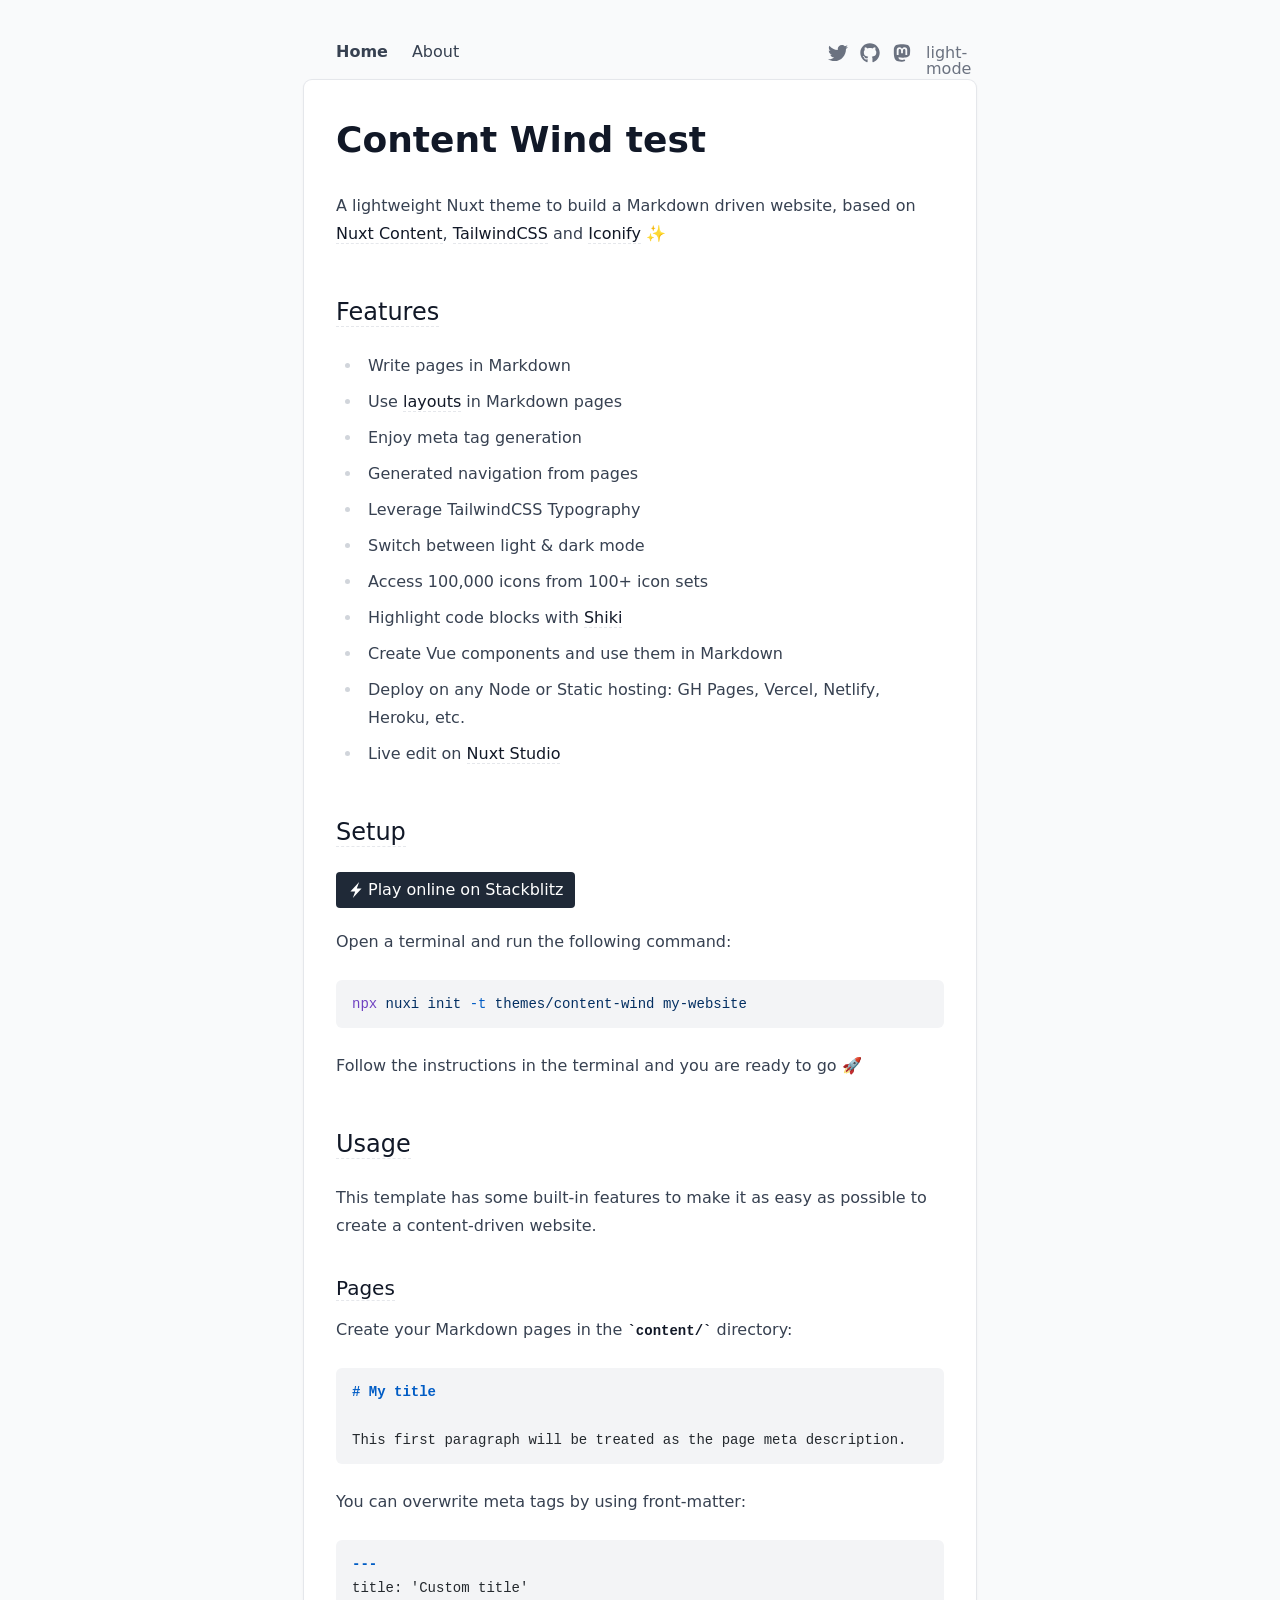
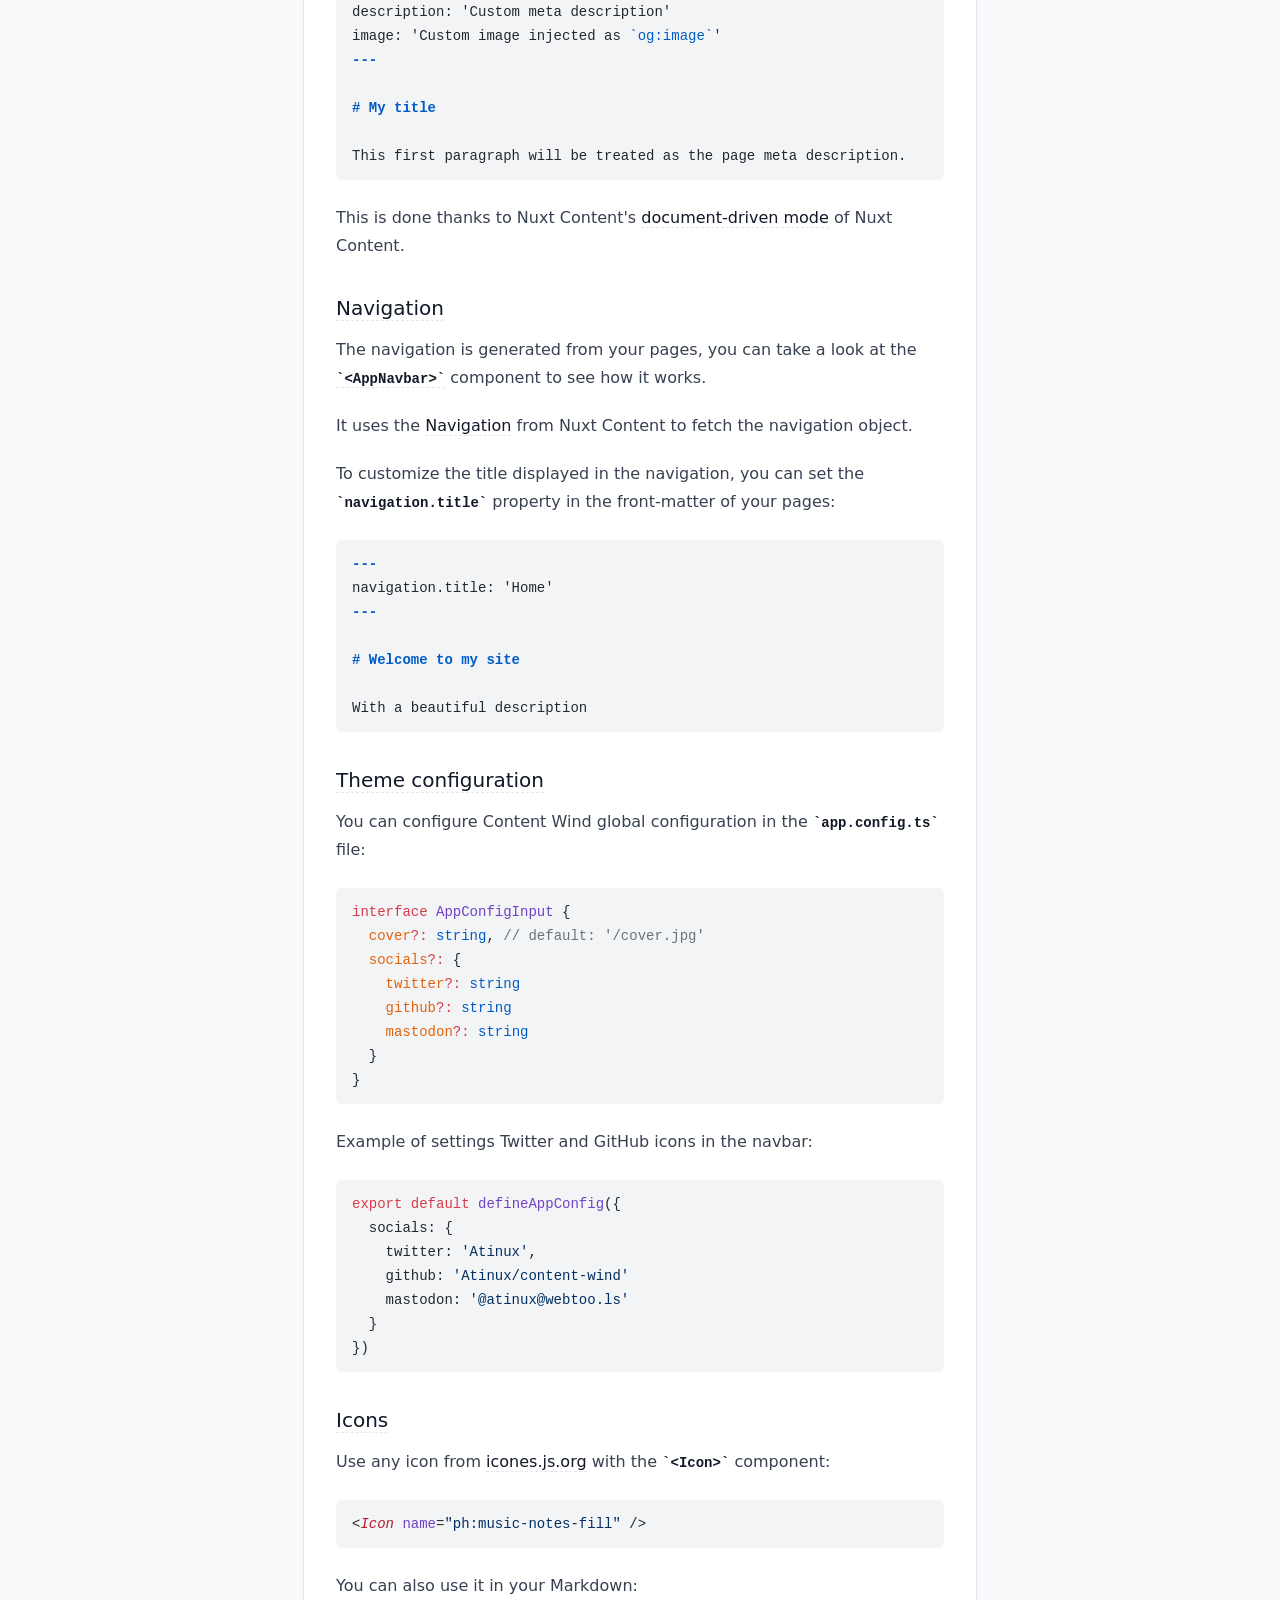
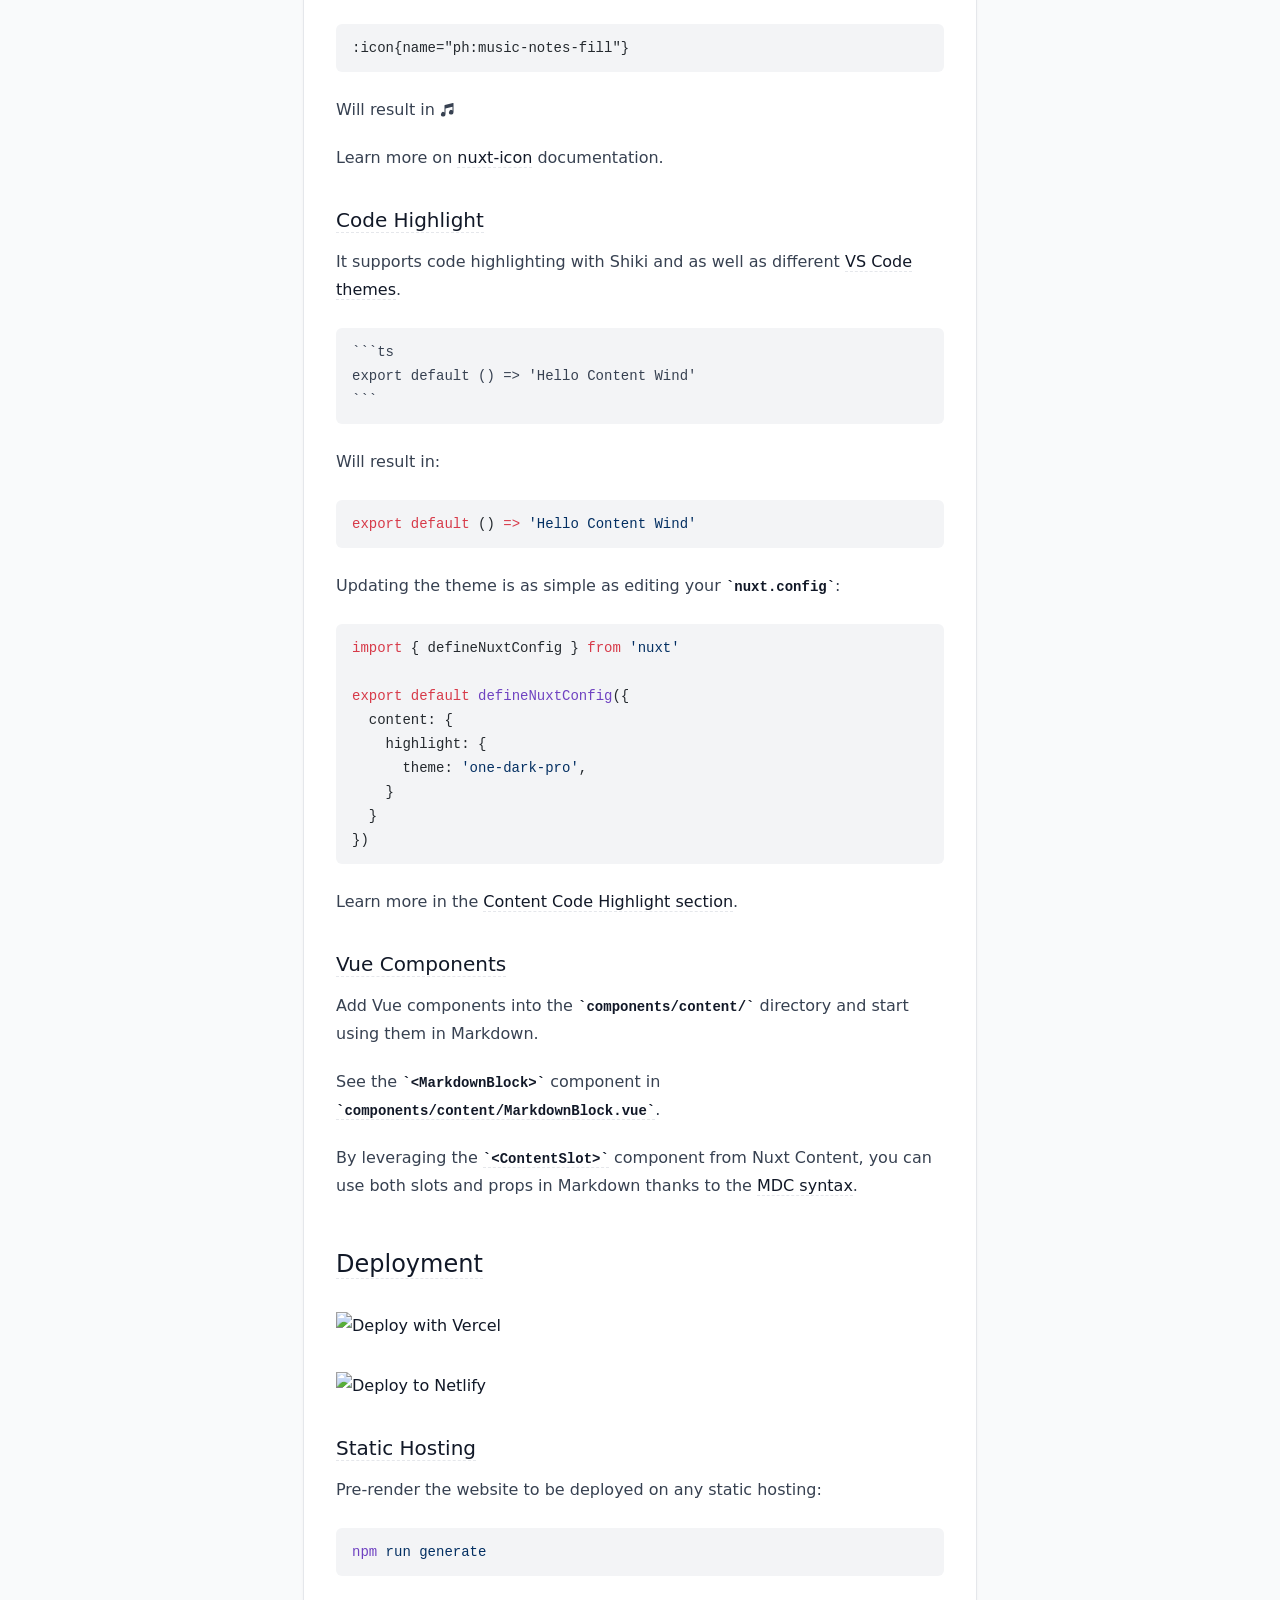
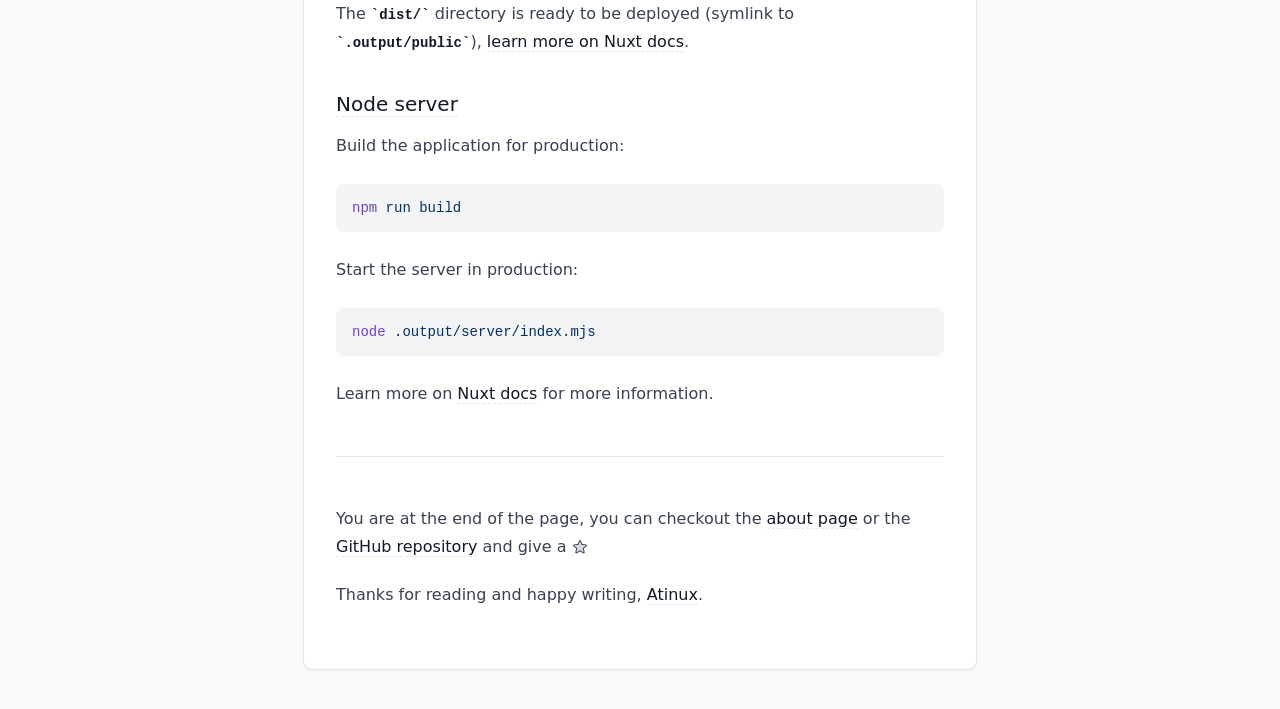
==== commit 79e6bc1b: "Deploying to gh-pages from @ Neil-Lin/portfolio-by-nuxt-studio@14dbaacd9becfe69d1d039cd7104c11930b7d" ====
--- a/index.html
+++ b/index.html
@@ -1,13 +1,13 @@
 <!DOCTYPE html><html  lang="en" data-capo=""><head><meta charset="utf-8">
 <meta name="viewport" content="width=device-width, initial-scale=1">
-<title>Content Wind</title>
+<title>Content Wind test</title>
 <style>*,::backdrop,:after,:before{--tw-border-spacing-x:0;--tw-border-spacing-y:0;--tw-translate-x:0;--tw-translate-y:0;--tw-rotate:0;--tw-skew-x:0;--tw-skew-y:0;--tw-scale-x:1;--tw-scale-y:1;--tw-pan-x: ;--tw-pan-y: ;--tw-pinch-zoom: ;--tw-scroll-snap-strictness:proximity;--tw-gradient-from-position: ;--tw-gradient-via-position: ;--tw-gradient-to-position: ;--tw-ordinal: ;--tw-slashed-zero: ;--tw-numeric-figure: ;--tw-numeric-spacing: ;--tw-numeric-fraction: ;--tw-ring-inset: ;--tw-ring-offset-width:0px;--tw-ring-offset-color:#fff;--tw-ring-color:#3b82f680;--tw-ring-offset-shadow:0 0 #0000;--tw-ring-shadow:0 0 #0000;--tw-shadow:0 0 #0000;--tw-shadow-colored:0 0 #0000;--tw-blur: ;--tw-brightness: ;--tw-contrast: ;--tw-grayscale: ;--tw-hue-rotate: ;--tw-invert: ;--tw-saturate: ;--tw-sepia: ;--tw-drop-shadow: ;--tw-backdrop-blur: ;--tw-backdrop-brightness: ;--tw-backdrop-contrast: ;--tw-backdrop-grayscale: ;--tw-backdrop-hue-rotate: ;--tw-backdrop-invert: ;--tw-backdrop-opacity: ;--tw-backdrop-saturate: ;--tw-backdrop-sepia: ;--tw-contain-size: ;--tw-contain-layout: ;--tw-contain-paint: ;--tw-contain-style: }/*! tailwindcss v3.4.13 | MIT License | https://tailwindcss.com*/*,:after,:before{border:0 solid #e5e7eb;box-sizing:border-box}:after,:before{--tw-content:""}:host,html{line-height:1.5;-webkit-text-size-adjust:100%;font-family:ui-sans-serif,system-ui,sans-serif,Apple Color Emoji,Segoe UI Emoji,Segoe UI Symbol,Noto Color Emoji;font-feature-settings:normal;font-variation-settings:normal;tab-size:4;-webkit-tap-highlight-color:transparent}body{line-height:inherit;margin:0}hr{border-top-width:1px;color:inherit;height:0}abbr:where([title]){-webkit-text-decoration:underline dotted;text-decoration:underline dotted}h1,h2,h3,h4,h5,h6{font-size:inherit;font-weight:inherit}a{color:inherit;text-decoration:inherit}b,strong{font-weight:bolder}code,kbd,pre,samp{font-family:ui-monospace,SFMono-Regular,Menlo,Monaco,Consolas,Liberation Mono,Courier New,monospace;font-feature-settings:normal;font-size:1em;font-variation-settings:normal}small{font-size:80%}sub,sup{font-size:75%;line-height:0;position:relative;vertical-align:initial}sub{bottom:-.25em}sup{top:-.5em}table{border-collapse:collapse;border-color:inherit;text-indent:0}button,input,optgroup,select,textarea{color:inherit;font-family:inherit;font-feature-settings:inherit;font-size:100%;font-variation-settings:inherit;font-weight:inherit;letter-spacing:inherit;line-height:inherit;margin:0;padding:0}button,select{text-transform:none}button,input:where([type=button]),input:where([type=reset]),input:where([type=submit]){-webkit-appearance:button;background-color:initial;background-image:none}:-moz-focusring{outline:auto}:-moz-ui-invalid{box-shadow:none}progress{vertical-align:initial}::-webkit-inner-spin-button,::-webkit-outer-spin-button{height:auto}[type=search]{-webkit-appearance:textfield;outline-offset:-2px}::-webkit-search-decoration{-webkit-appearance:none}::-webkit-file-upload-button{-webkit-appearance:button;font:inherit}summary{display:list-item}blockquote,dd,dl,figure,h1,h2,h3,h4,h5,h6,hr,p,pre{margin:0}fieldset{margin:0}fieldset,legend{padding:0}menu,ol,ul{list-style:none;margin:0;padding:0}dialog{padding:0}textarea{resize:vertical}input::placeholder,textarea::placeholder{color:#9ca3af;opacity:1}[role=button],button{cursor:pointer}:disabled{cursor:default}audio,canvas,embed,iframe,img,object,svg,video{display:block;vertical-align:middle}img,video{height:auto;max-width:100%}[hidden]{display:none}.prose{color:var(--tw-prose-body);max-width:65ch}.prose :where(p):not(:where([class~=not-prose],[class~=not-prose] *)){margin-bottom:1.25em;margin-top:1.25em}.prose :where([class~=lead]):not(:where([class~=not-prose],[class~=not-prose] *)){color:var(--tw-prose-lead);font-size:1.25em;line-height:1.6;margin-bottom:1.2em;margin-top:1.2em}.prose :where(a):not(:where([class~=not-prose],[class~=not-prose] *)){color:var(--tw-prose-links);font-weight:500;text-decoration:underline}.prose :where(strong):not(:where([class~=not-prose],[class~=not-prose] *)){color:var(--tw-prose-bold);font-weight:600}.prose :where(a strong):not(:where([class~=not-prose],[class~=not-prose] *)){color:inherit}.prose :where(blockquote strong):not(:where([class~=not-prose],[class~=not-prose] *)){color:inherit}.prose :where(thead th strong):not(:where([class~=not-prose],[class~=not-prose] *)){color:inherit}.prose :where(ol):not(:where([class~=not-prose],[class~=not-prose] *)){list-style-type:decimal;margin-bottom:1.25em;margin-top:1.25em;padding-inline-start:1.625em}.prose :where(ol[type=A]):not(:where([class~=not-prose],[class~=not-prose] *)){list-style-type:upper-alpha}.prose :where(ol[type=a]):not(:where([class~=not-prose],[class~=not-prose] *)){list-style-type:lower-alpha}.prose :where(ol[type=A s]):not(:where([class~=not-prose],[class~=not-prose] *)){list-style-type:upper-alpha}.prose :where(ol[type=a s]):not(:where([class~=not-prose],[class~=not-prose] *)){list-style-type:lower-alpha}.prose :where(ol[type=I]):not(:where([class~=not-prose],[class~=not-prose] *)){list-style-type:upper-roman}.prose :where(ol[type=i]):not(:where([class~=not-prose],[class~=not-prose] *)){list-style-type:lower-roman}.prose :where(ol[type=I s]):not(:where([class~=not-prose],[class~=not-prose] *)){list-style-type:upper-roman}.prose :where(ol[type=i s]):not(:where([class~=not-prose],[class~=not-prose] *)){list-style-type:lower-roman}.prose :where(ol[type="1"]):not(:where([class~=not-prose],[class~=not-prose] *)){list-style-type:decimal}.prose :where(ul):not(:where([class~=not-prose],[class~=not-prose] *)){list-style-type:disc;margin-bottom:1.25em;margin-top:1.25em;padding-inline-start:1.625em}.prose :where(ol>li):not(:where([class~=not-prose],[class~=not-prose] *))::marker{color:var(--tw-prose-counters);font-weight:400}.prose :where(ul>li):not(:where([class~=not-prose],[class~=not-prose] *))::marker{color:var(--tw-prose-bullets)}.prose :where(dt):not(:where([class~=not-prose],[class~=not-prose] *)){color:var(--tw-prose-headings);font-weight:600;margin-top:1.25em}.prose :where(hr):not(:where([class~=not-prose],[class~=not-prose] *)){border-color:var(--tw-prose-hr);border-top-width:1px;margin-bottom:3em;margin-top:3em}.prose :where(blockquote):not(:where([class~=not-prose],[class~=not-prose] *)){border-inline-start-color:var(--tw-prose-quote-borders);border-inline-start-width:.25rem;color:var(--tw-prose-quotes);font-style:italic;font-weight:500;margin-bottom:1.6em;margin-top:1.6em;padding-inline-start:1em;quotes:"\201C""\201D""\2018""\2019"}.prose :where(blockquote p:first-of-type):not(:where([class~=not-prose],[class~=not-prose] *)):before{content:open-quote}.prose :where(blockquote p:last-of-type):not(:where([class~=not-prose],[class~=not-prose] *)):after{content:close-quote}.prose :where(h1):not(:where([class~=not-prose],[class~=not-prose] *)){color:var(--tw-prose-headings);font-size:2.25em;font-weight:800;line-height:1.1111111;margin-bottom:.8888889em;margin-top:0}.prose :where(h1 strong):not(:where([class~=not-prose],[class~=not-prose] *)){color:inherit;font-weight:900}.prose :where(h2):not(:where([class~=not-prose],[class~=not-prose] *)){color:var(--tw-prose-headings);font-size:1.5em;font-weight:700;line-height:1.3333333;margin-bottom:1em;margin-top:2em}.prose :where(h2 strong):not(:where([class~=not-prose],[class~=not-prose] *)){color:inherit;font-weight:800}.prose :where(h3):not(:where([class~=not-prose],[class~=not-prose] *)){color:var(--tw-prose-headings);font-size:1.25em;font-weight:600;line-height:1.6;margin-bottom:.6em;margin-top:1.6em}.prose :where(h3 strong):not(:where([class~=not-prose],[class~=not-prose] *)){color:inherit;font-weight:700}.prose :where(h4):not(:where([class~=not-prose],[class~=not-prose] *)){color:var(--tw-prose-headings);font-weight:600;line-height:1.5;margin-bottom:.5em;margin-top:1.5em}.prose :where(h4 strong):not(:where([class~=not-prose],[class~=not-prose] *)){color:inherit;font-weight:700}.prose :where(img):not(:where([class~=not-prose],[class~=not-prose] *)){margin-bottom:2em;margin-top:2em}.prose :where(picture):not(:where([class~=not-prose],[class~=not-prose] *)){display:block;margin-bottom:2em;margin-top:2em}.prose :where(video):not(:where([class~=not-prose],[class~=not-prose] *)){margin-bottom:2em;margin-top:2em}.prose :where(kbd):not(:where([class~=not-prose],[class~=not-prose] *)){border-radius:.3125rem;box-shadow:0 0 0 1px rgb(var(--tw-prose-kbd-shadows)/10%),0 3px 0 rgb(var(--tw-prose-kbd-shadows)/10%);color:var(--tw-prose-kbd);font-family:inherit;font-size:.875em;font-weight:500;padding-inline-end:.375em;padding-bottom:.1875em;padding-top:.1875em;padding-inline-start:.375em}.prose :where(code):not(:where([class~=not-prose],[class~=not-prose] *)){color:var(--tw-prose-code);font-size:.875em;font-weight:600}.prose :where(code):not(:where([class~=not-prose],[class~=not-prose] *)):before{content:"`"}.prose :where(code):not(:where([class~=not-prose],[class~=not-prose] *)):after{content:"`"}.prose :where(a code):not(:where([class~=not-prose],[class~=not-prose] *)){color:inherit}.prose :where(h1 code):not(:where([class~=not-prose],[class~=not-prose] *)){color:inherit}.prose :where(h2 code):not(:where([class~=not-prose],[class~=not-prose] *)){color:inherit;font-size:.875em}.prose :where(h3 code):not(:where([class~=not-prose],[class~=not-prose] *)){color:inherit;font-size:.9em}.prose :where(h4 code):not(:where([class~=not-prose],[class~=not-prose] *)){color:inherit}.prose :where(blockquote code):not(:where([class~=not-prose],[class~=not-prose] *)){color:inherit}.prose :where(thead th code):not(:where([class~=not-prose],[class~=not-prose] *)){color:inherit}.prose :where(pre):not(:where([class~=not-prose],[class~=not-prose] *)){background-color:var(--tw-prose-pre-bg);border-radius:.375rem;color:var(--tw-prose-pre-code);font-size:.875em;font-weight:400;line-height:1.7142857;margin-bottom:1.7142857em;margin-top:1.7142857em;overflow-x:auto;padding-inline-end:1.1428571em;padding-bottom:.8571429em;padding-top:.8571429em;padding-inline-start:1.1428571em}.prose :where(pre code):not(:where([class~=not-prose],[class~=not-prose] *)){background-color:initial;border-radius:0;border-width:0;color:inherit;font-family:inherit;font-size:inherit;font-weight:inherit;line-height:inherit;padding:0}.prose :where(pre code):not(:where([class~=not-prose],[class~=not-prose] *)):before{content:none}.prose :where(pre code):not(:where([class~=not-prose],[class~=not-prose] *)):after{content:none}.prose :where(table):not(:where([class~=not-prose],[class~=not-prose] *)){font-size:.875em;line-height:1.7142857;margin-bottom:2em;margin-top:2em;table-layout:auto;width:100%}.prose :where(thead):not(:where([class~=not-prose],[class~=not-prose] *)){border-bottom-color:var(--tw-prose-th-borders);border-bottom-width:1px}.prose :where(thead th):not(:where([class~=not-prose],[class~=not-prose] *)){color:var(--tw-prose-headings);font-weight:600;padding-inline-end:.5714286em;padding-bottom:.5714286em;padding-inline-start:.5714286em;vertical-align:bottom}.prose :where(tbody tr):not(:where([class~=not-prose],[class~=not-prose] *)){border-bottom-color:var(--tw-prose-td-borders);border-bottom-width:1px}.prose :where(tbody tr:last-child):not(:where([class~=not-prose],[class~=not-prose] *)){border-bottom-width:0}.prose :where(tbody td):not(:where([class~=not-prose],[class~=not-prose] *)){vertical-align:initial}.prose :where(tfoot):not(:where([class~=not-prose],[class~=not-prose] *)){border-top-color:var(--tw-prose-th-borders);border-top-width:1px}.prose :where(tfoot td):not(:where([class~=not-prose],[class~=not-prose] *)){vertical-align:top}.prose :where(th,td):not(:where([class~=not-prose],[class~=not-prose] *)){text-align:start}.prose :where(figure>*):not(:where([class~=not-prose],[class~=not-prose] *)){margin-bottom:0;margin-top:0}.prose :where(figcaption):not(:where([class~=not-prose],[class~=not-prose] *)){color:var(--tw-prose-captions);font-size:.875em;line-height:1.4285714;margin-top:.8571429em}.prose{--tw-prose-body:#374151;--tw-prose-headings:#111827;--tw-prose-lead:#4b5563;--tw-prose-links:#111827;--tw-prose-bold:#111827;--tw-prose-counters:#6b7280;--tw-prose-bullets:#d1d5db;--tw-prose-hr:#e5e7eb;--tw-prose-quotes:#111827;--tw-prose-quote-borders:#e5e7eb;--tw-prose-captions:#6b7280;--tw-prose-kbd:#111827;--tw-prose-kbd-shadows:17 24 39;--tw-prose-code:#111827;--tw-prose-pre-code:#e5e7eb;--tw-prose-pre-bg:#1f2937;--tw-prose-th-borders:#d1d5db;--tw-prose-td-borders:#e5e7eb;--tw-prose-invert-body:#d1d5db;--tw-prose-invert-headings:#fff;--tw-prose-invert-lead:#9ca3af;--tw-prose-invert-links:#fff;--tw-prose-invert-bold:#fff;--tw-prose-invert-counters:#9ca3af;--tw-prose-invert-bullets:#4b5563;--tw-prose-invert-hr:#374151;--tw-prose-invert-quotes:#f3f4f6;--tw-prose-invert-quote-borders:#374151;--tw-prose-invert-captions:#9ca3af;--tw-prose-invert-kbd:#fff;--tw-prose-invert-kbd-shadows:255 255 255;--tw-prose-invert-code:#fff;--tw-prose-invert-pre-code:#d1d5db;--tw-prose-invert-pre-bg:#00000080;--tw-prose-invert-th-borders:#4b5563;--tw-prose-invert-td-borders:#374151;font-size:1rem;line-height:1.75}.prose :where(picture>img):not(:where([class~=not-prose],[class~=not-prose] *)){margin-bottom:0;margin-top:0}.prose :where(li):not(:where([class~=not-prose],[class~=not-prose] *)){margin-bottom:.5em;margin-top:.5em}.prose :where(ol>li):not(:where([class~=not-prose],[class~=not-prose] *)){padding-inline-start:.375em}.prose :where(ul>li):not(:where([class~=not-prose],[class~=not-prose] *)){padding-inline-start:.375em}.prose :where(.prose>ul>li p):not(:where([class~=not-prose],[class~=not-prose] *)){margin-bottom:.75em;margin-top:.75em}.prose :where(.prose>ul>li>p:first-child):not(:where([class~=not-prose],[class~=not-prose] *)){margin-top:1.25em}.prose :where(.prose>ul>li>p:last-child):not(:where([class~=not-prose],[class~=not-prose] *)){margin-bottom:1.25em}.prose :where(.prose>ol>li>p:first-child):not(:where([class~=not-prose],[class~=not-prose] *)){margin-top:1.25em}.prose :where(.prose>ol>li>p:last-child):not(:where([class~=not-prose],[class~=not-prose] *)){margin-bottom:1.25em}.prose :where(ul ul,ul ol,ol ul,ol ol):not(:where([class~=not-prose],[class~=not-prose] *)){margin-bottom:.75em;margin-top:.75em}.prose :where(dl):not(:where([class~=not-prose],[class~=not-prose] *)){margin-bottom:1.25em;margin-top:1.25em}.prose :where(dd):not(:where([class~=not-prose],[class~=not-prose] *)){margin-top:.5em;padding-inline-start:1.625em}.prose :where(hr+*):not(:where([class~=not-prose],[class~=not-prose] *)){margin-top:0}.prose :where(h2+*):not(:where([class~=not-prose],[class~=not-prose] *)){margin-top:0}.prose :where(h3+*):not(:where([class~=not-prose],[class~=not-prose] *)){margin-top:0}.prose :where(h4+*):not(:where([class~=not-prose],[class~=not-prose] *)){margin-top:0}.prose :where(thead th:first-child):not(:where([class~=not-prose],[class~=not-prose] *)){padding-inline-start:0}.prose :where(thead th:last-child):not(:where([class~=not-prose],[class~=not-prose] *)){padding-inline-end:0}.prose :where(tbody td,tfoot td):not(:where([class~=not-prose],[class~=not-prose] *)){padding-inline-end:.5714286em;padding-bottom:.5714286em;padding-top:.5714286em;padding-inline-start:.5714286em}.prose :where(tbody td:first-child,tfoot td:first-child):not(:where([class~=not-prose],[class~=not-prose] *)){padding-inline-start:0}.prose :where(tbody td:last-child,tfoot td:last-child):not(:where([class~=not-prose],[class~=not-prose] *)){padding-inline-end:0}.prose :where(figure):not(:where([class~=not-prose],[class~=not-prose] *)){margin-bottom:2em;margin-top:2em}.prose :where(.prose>:first-child):not(:where([class~=not-prose],[class~=not-prose] *)){margin-top:0}.prose :where(.prose>:last-child):not(:where([class~=not-prose],[class~=not-prose] *)){margin-bottom:0}.sr-only{height:1px;margin:-1px;overflow:hidden;padding:0;position:absolute;width:1px;clip:rect(0,0,0,0);border-width:0;white-space:nowrap}.static{position:static}.m-auto{margin:auto}.mx-auto{margin-left:auto;margin-right:auto}.mr-6{margin-right:1.5rem}.block{display:block}.inline-block{display:inline-block}.flex{display:flex}.inline-flex{display:inline-flex}.h-4{height:1rem}.h-5{height:1.25rem}.w-4{width:1rem}.w-5{width:1.25rem}.max-w-2xl{max-width:42rem}.max-w-full{max-width:100%}.max-w-none{max-width:none}.items-center{align-items:center}.justify-between{justify-content:space-between}.gap-1{gap:.25rem}.space-x-3>:not([hidden])~:not([hidden]){--tw-space-x-reverse:0;margin-left:calc(.75rem*(1 - var(--tw-space-x-reverse)));margin-right:calc(.75rem*var(--tw-space-x-reverse))}.overflow-x-auto{overflow-x:auto}.rounded{border-radius:.25rem}.bg-gray-50{--tw-bg-opacity:1;background-color:rgb(249 250 251/var(--tw-bg-opacity))}.bg-gray-800{--tw-bg-opacity:1;background-color:rgb(31 41 55/var(--tw-bg-opacity))}.bg-white{--tw-bg-opacity:1;background-color:rgb(255 255 255/var(--tw-bg-opacity))}.px-3{padding-left:.75rem;padding-right:.75rem}.px-4{padding-left:1rem;padding-right:1rem}.py-1{padding-bottom:.25rem;padding-top:.25rem}.py-10{padding-bottom:2.5rem;padding-top:2.5rem}.py-4{padding-bottom:1rem;padding-top:1rem}.text-2xl{font-size:1.5rem;line-height:2rem}.font-bold{font-weight:700}.text-black{--tw-text-opacity:1;color:rgb(0 0 0/var(--tw-text-opacity))}.text-gray-500{--tw-text-opacity:1;color:rgb(107 114 128/var(--tw-text-opacity))}.text-gray-700{--tw-text-opacity:1;color:rgb(55 65 81/var(--tw-text-opacity))}.text-white{--tw-text-opacity:1;color:rgb(255 255 255/var(--tw-text-opacity))}.no-underline{text-decoration-line:none}.ring-1{--tw-ring-offset-shadow:var(--tw-ring-inset) 0 0 0 var(--tw-ring-offset-width) var(--tw-ring-offset-color);--tw-ring-shadow:var(--tw-ring-inset) 0 0 0 calc(1px + var(--tw-ring-offset-width)) var(--tw-ring-color);box-shadow:var(--tw-ring-offset-shadow),var(--tw-ring-shadow),var(--tw-shadow,0 0 #0000)}.ring-gray-200{--tw-ring-opacity:1;--tw-ring-color:rgb(229 231 235/var(--tw-ring-opacity))}.transition{transition-duration:.15s;transition-property:color,background-color,border-color,text-decoration-color,fill,stroke,opacity,box-shadow,transform,filter,-webkit-backdrop-filter;transition-property:color,background-color,border-color,text-decoration-color,fill,stroke,opacity,box-shadow,transform,filter,backdrop-filter;transition-property:color,background-color,border-color,text-decoration-color,fill,stroke,opacity,box-shadow,transform,filter,backdrop-filter,-webkit-backdrop-filter;transition-timing-function:cubic-bezier(.4,0,.2,1)}.dark\:prose-invert:is(.dark *){--tw-prose-body:var(--tw-prose-invert-body);--tw-prose-headings:var(--tw-prose-invert-headings);--tw-prose-lead:var(--tw-prose-invert-lead);--tw-prose-links:var(--tw-prose-invert-links);--tw-prose-bold:var(--tw-prose-invert-bold);--tw-prose-counters:var(--tw-prose-invert-counters);--tw-prose-bullets:var(--tw-prose-invert-bullets);--tw-prose-hr:var(--tw-prose-invert-hr);--tw-prose-quotes:var(--tw-prose-invert-quotes);--tw-prose-quote-borders:var(--tw-prose-invert-quote-borders);--tw-prose-captions:var(--tw-prose-invert-captions);--tw-prose-kbd:var(--tw-prose-invert-kbd);--tw-prose-kbd-shadows:var(--tw-prose-invert-kbd-shadows);--tw-prose-code:var(--tw-prose-invert-code);--tw-prose-pre-code:var(--tw-prose-invert-pre-code);--tw-prose-pre-bg:var(--tw-prose-invert-pre-bg);--tw-prose-th-borders:var(--tw-prose-invert-th-borders);--tw-prose-td-borders:var(--tw-prose-invert-td-borders)}.hover\:text-gray-700:hover{--tw-text-opacity:1;color:rgb(55 65 81/var(--tw-text-opacity))}.prose-a\:border-b :is(:where(a):not(:where([class~=not-prose],[class~=not-prose] *))){border-bottom-width:1px}.prose-a\:border-dashed :is(:where(a):not(:where([class~=not-prose],[class~=not-prose] *))){border-style:dashed}.prose-a\:font-normal :is(:where(a):not(:where([class~=not-prose],[class~=not-prose] *))){font-weight:400}.prose-a\:no-underline :is(:where(a):not(:where([class~=not-prose],[class~=not-prose] *))){text-decoration-line:none}.hover\:prose-a\:border-solid :is(:where(a):not(:where([class~=not-prose],[class~=not-prose] *))):hover{border-style:solid}.hover\:prose-a\:border-primary-400 :is(:where(a):not(:where([class~=not-prose],[class~=not-prose] *))):hover{--tw-border-opacity:1;border-color:rgb(52 211 153/var(--tw-border-opacity))}.hover\:prose-a\:text-primary-400 :is(:where(a):not(:where([class~=not-prose],[class~=not-prose] *))):hover{--tw-text-opacity:1;color:rgb(52 211 153/var(--tw-text-opacity))}.prose-pre\:bg-gray-100 :is(:where(pre):not(:where([class~=not-prose],[class~=not-prose] *))){--tw-bg-opacity:1;background-color:rgb(243 244 246/var(--tw-bg-opacity))}.dark\:bg-gray-200:is(.dark *){--tw-bg-opacity:1;background-color:rgb(229 231 235/var(--tw-bg-opacity))}.dark\:bg-gray-800:is(.dark *){--tw-bg-opacity:1;background-color:rgb(31 41 55/var(--tw-bg-opacity))}.dark\:bg-gray-900:is(.dark *){--tw-bg-opacity:1;background-color:rgb(17 24 39/var(--tw-bg-opacity))}.dark\:text-gray-100:is(.dark *){--tw-text-opacity:1;color:rgb(243 244 246/var(--tw-text-opacity))}.dark\:text-gray-200:is(.dark *){--tw-text-opacity:1;color:rgb(229 231 235/var(--tw-text-opacity))}.dark\:text-gray-300:is(.dark *){--tw-text-opacity:1;color:rgb(209 213 219/var(--tw-text-opacity))}.dark\:text-gray-950:is(.dark *){--tw-text-opacity:1;color:rgb(3 7 18/var(--tw-text-opacity))}.dark\:ring-gray-700:is(.dark *){--tw-ring-opacity:1;--tw-ring-color:rgb(55 65 81/var(--tw-ring-opacity))}.dark\:hover\:text-gray-300:hover:is(.dark *){--tw-text-opacity:1;color:rgb(209 213 219/var(--tw-text-opacity))}.dark\:prose-pre\:bg-gray-900 :is(:where(pre):not(:where([class~=not-prose],[class~=not-prose] *))):is(.dark *){--tw-bg-opacity:1;background-color:rgb(17 24 39/var(--tw-bg-opacity))}@media (min-width:640px){.sm\:rounded{border-radius:.25rem}.sm\:rounded-lg{border-radius:.5rem}.sm\:px-8{padding-left:2rem;padding-right:2rem}.sm\:pb-10{padding-bottom:2.5rem}.sm\:pt-6{padding-top:1.5rem}.sm\:shadow{--tw-shadow:0 1px 3px 0 #0000001a,0 1px 2px -1px #0000001a;--tw-shadow-colored:0 1px 3px 0 var(--tw-shadow-color),0 1px 2px -1px var(--tw-shadow-color);box-shadow:var(--tw-ring-offset-shadow,0 0 #0000),var(--tw-ring-shadow,0 0 #0000),var(--tw-shadow)}}</style>
 <style>.icon[data-v-9181f316]{display:inline-block;vertical-align:middle}</style>
 <style>body{--tw-bg-opacity:1;background-color:rgb(249 250 251/var(--tw-bg-opacity));--tw-text-opacity:1;color:rgb(0 0 0/var(--tw-text-opacity))}body:is(.dark *){--tw-bg-opacity:1;background-color:rgb(17 24 39/var(--tw-bg-opacity));--tw-text-opacity:1;color:rgb(255 255 255/var(--tw-text-opacity))}</style>
 <style>pre code .line{display:block;min-height:1rem}</style>
 <link rel="stylesheet" href="/_nuxt/entry.BIp97Nng.css">
 <link rel="stylesheet" href="/_nuxt/ProsePre.CchFRBtv.css">
-<link rel="preload" as="fetch" crossorigin="anonymous" href="/_payload.json?2fab0c41-43f2-4898-bb1c-6b0b7c463942">
+<link rel="preload" as="fetch" crossorigin="anonymous" href="/_payload.json?6f9f7c12-3dac-4f2e-983e-9efede8cbdb0">
 <link rel="modulepreload" as="script" crossorigin href="/_nuxt/CAiVgX1A.js">
 <link rel="modulepreload" as="script" crossorigin href="/_nuxt/CJ-RbDBi.js">
 <link rel="modulepreload" as="script" crossorigin href="/_nuxt/DqUOSnfC.js">
@@ -42,10 +42,10 @@
 <link rel="prefetch" as="script" crossorigin href="/_nuxt/Bk0SHGCJ.js">
 <meta content="/cover.jpg" property="og:image">
 <meta name="twitter:card" content="summary_large_image">
-<meta property="og:title" content="Content Wind">
+<meta property="og:title" content="Content Wind test">
 <meta name="description" content="A lightweight Nuxt theme to build a Markdown driven website, based on Nuxt Content, TailwindCSS and Iconify ✨">
 <meta property="og:description" content="A lightweight Nuxt theme to build a Markdown driven website, based on Nuxt Content, TailwindCSS and Iconify ✨">
-<script type="module" src="/_nuxt/CAiVgX1A.js" crossorigin></script><script>"use strict";(()=>{const t=window,e=document.documentElement,c=["dark","light"],n=getStorageValue("localStorage","nuxt-color-mode")||"system";let i=n==="system"?u():n;const r=e.getAttribute("data-color-mode-forced");r&&(i=r),l(i),t["__NUXT_COLOR_MODE__"]={preference:n,value:i,getColorScheme:u,addColorScheme:l,removeColorScheme:d};function l(o){const s=""+o+"",a="";e.classList?e.classList.add(s):e.className+=" "+s,a&&e.setAttribute("data-"+a,o)}function d(o){const s=""+o+"",a="";e.classList?e.classList.remove(s):e.className=e.className.replace(new RegExp(s,"g"),""),a&&e.removeAttribute("data-"+a)}function f(o){return t.matchMedia("(prefers-color-scheme"+o+")")}function u(){if(t.matchMedia&&f("").media!=="not all"){for(const o of c)if(f(":"+o).matches)return o}return"light"}})();function getStorageValue(t,e){switch(t){case"localStorage":return window.localStorage.getItem(e);case"sessionStorage":return window.sessionStorage.getItem(e);case"cookie":return getCookie(e);default:return null}}function getCookie(t){const c=("; "+window.document.cookie).split("; "+t+"=");if(c.length===2)return c.pop()?.split(";").shift()}</script></head><body><div id="__nuxt"><div class="sm:pt-6 sm:pb-10"><!----><!----><!----><div class="nuxt-loading-indicator" style="position:fixed;top:0;right:0;left:0;pointer-events:none;width:auto;height:3px;opacity:0;background:repeating-linear-gradient(to right,#00dc82 0%,#34cdfe 50%,#0047e1 100%);background-size:Infinity% auto;transform:scaleX(0%);transform-origin:left;transition:transform 0.1s, height 0.4s, opacity 0.4s;z-index:999999;"></div><div class="flex justify-between max-w-2xl px-4 py-4 mx-auto sm:px-8"><div class="text-gray-700 dark:text-gray-200"><!--[--><a aria-current="page" href="/" class="font-bold router-link-exact-active mr-6">Home</a><a href="/about" class="mr-6">About</a><!--]--></div><div class="space-x-3 transition text-gray-500"><a href="https://twitter.com/Atinux" title="Twitter" class="dark:text-gray-100 hover:text-gray-700 dark:hover:text-gray-300"><svg xmlns="http://www.w3.org/2000/svg" xmlns:xlink="http://www.w3.org/1999/xlink" aria-hidden="true" role="img" class="icon w-5 h-5" style="" width="1em" height="1em" viewBox="0 0 512 512" data-v-9181f316><path fill="currentColor" d="M459.37 151.716c.325 4.548.325 9.097.325 13.645c0 138.72-105.583 298.558-298.558 298.558c-59.452 0-114.68-17.219-161.137-47.106c8.447.974 16.568 1.299 25.34 1.299c49.055 0 94.213-16.568 130.274-44.832c-46.132-.975-84.792-31.188-98.112-72.772c6.498.974 12.995 1.624 19.818 1.624c9.421 0 18.843-1.3 27.614-3.573c-48.081-9.747-84.143-51.98-84.143-102.985v-1.299c13.969 7.797 30.214 12.67 47.431 13.319c-28.264-18.843-46.781-51.005-46.781-87.391c0-19.492 5.197-37.36 14.294-52.954c51.655 63.675 129.3 105.258 216.365 109.807c-1.624-7.797-2.599-15.918-2.599-24.04c0-57.828 46.782-104.934 104.934-104.934c30.213 0 57.502 12.67 76.67 33.137c23.715-4.548 46.456-13.32 66.599-25.34c-7.798 24.366-24.366 44.833-46.132 57.827c21.117-2.273 41.584-8.122 60.426-16.243c-14.292 20.791-32.161 39.308-52.628 54.253"/></svg></a><a href="https://github.com/Atinux/content-wind" title="GitHub" class="dark:text-gray-100 hover:text-gray-700 dark:hover:text-gray-300"><svg xmlns="http://www.w3.org/2000/svg" xmlns:xlink="http://www.w3.org/1999/xlink" aria-hidden="true" role="img" class="icon w-5 h-5" style="" width="1em" height="1em" viewBox="0 0 496 512" data-v-9181f316><path fill="currentColor" d="M165.9 397.4c0 2-2.3 3.6-5.2 3.6c-3.3.3-5.6-1.3-5.6-3.6c0-2 2.3-3.6 5.2-3.6c3-.3 5.6 1.3 5.6 3.6m-31.1-4.5c-.7 2 1.3 4.3 4.3 4.9c2.6 1 5.6 0 6.2-2s-1.3-4.3-4.3-5.2c-2.6-.7-5.5.3-6.2 2.3m44.2-1.7c-2.9.7-4.9 2.6-4.6 4.9c.3 2 2.9 3.3 5.9 2.6c2.9-.7 4.9-2.6 4.6-4.6c-.3-1.9-3-3.2-5.9-2.9M244.8 8C106.1 8 0 113.3 0 252c0 110.9 69.8 205.8 169.5 239.2c12.8 2.3 17.3-5.6 17.3-12.1c0-6.2-.3-40.4-.3-61.4c0 0-70 15-84.7-29.8c0 0-11.4-29.1-27.8-36.6c0 0-22.9-15.7 1.6-15.4c0 0 24.9 2 38.6 25.8c21.9 38.6 58.6 27.5 72.9 20.9c2.3-16 8.8-27.1 16-33.7c-55.9-6.2-112.3-14.3-112.3-110.5c0-27.5 7.6-41.3 23.6-58.9c-2.6-6.5-11.1-33.3 2.6-67.9c20.9-6.5 69 27 69 27c20-5.6 41.5-8.5 62.8-8.5s42.8 2.9 62.8 8.5c0 0 48.1-33.6 69-27c13.7 34.7 5.2 61.4 2.6 67.9c16 17.7 25.8 31.5 25.8 58.9c0 96.5-58.9 104.2-114.8 110.5c9.2 7.9 17 22.9 17 46.4c0 33.7-.3 75.4-.3 83.6c0 6.5 4.6 14.4 17.3 12.1C428.2 457.8 496 362.9 496 252C496 113.3 383.5 8 244.8 8M97.2 352.9c-1.3 1-1 3.3.7 5.2c1.6 1.6 3.9 2.3 5.2 1c1.3-1 1-3.3-.7-5.2c-1.6-1.6-3.9-2.3-5.2-1m-10.8-8.1c-.7 1.3.3 2.9 2.3 3.9c1.6 1 3.6.7 4.3-.7c.7-1.3-.3-2.9-2.3-3.9c-2-.6-3.6-.3-4.3.7m32.4 35.6c-1.6 1.3-1 4.3 1.3 6.2c2.3 2.3 5.2 2.6 6.5 1c1.3-1.3.7-4.3-1.3-6.2c-2.2-2.3-5.2-2.6-6.5-1m-11.4-14.7c-1.6 1-1.6 3.6 0 5.9s4.3 3.3 5.6 2.3c1.6-1.3 1.6-3.9 0-6.2c-1.4-2.3-4-3.3-5.6-2"/></svg></a><a href="https://elk.zone/@atinux@webtoo.ls" title="Mastodon" class="dark:text-gray-100 hover:text-gray-700 dark:hover:text-gray-300"><svg xmlns="http://www.w3.org/2000/svg" xmlns:xlink="http://www.w3.org/1999/xlink" aria-hidden="true" role="img" class="icon w-5 h-5" style="" width="1em" height="1em" viewBox="0 0 448 512" data-v-9181f316><path fill="currentColor" d="M433 179.11c0-97.2-63.71-125.7-63.71-125.7c-62.52-28.7-228.56-28.4-290.48 0c0 0-63.72 28.5-63.72 125.7c0 115.7-6.6 259.4 105.63 289.1c40.51 10.7 75.32 13 103.33 11.4c50.81-2.8 79.32-18.1 79.32-18.1l-1.7-36.9s-36.31 11.4-77.12 10.1c-40.41-1.4-83-4.4-89.63-54a102.5 102.5 0 0 1-.9-13.9c85.63 20.9 158.65 9.1 178.75 6.7c56.12-6.7 105-41.3 111.23-72.9c9.8-49.8 9-121.5 9-121.5m-75.12 125.2h-46.63v-114.2c0-49.7-64-51.6-64 6.9v62.5h-46.33V197c0-58.5-64-56.6-64-6.9v114.2H90.19c0-122.1-5.2-147.9 18.41-175c25.9-28.9 79.82-30.8 103.83 6.1l11.6 19.5l11.6-19.5c24.11-37.1 78.12-34.8 103.83-6.1c23.71 27.3 18.4 53 18.4 175z"/></svg></a><button aria-label="Color Mode" class="inline-block w-5 dark:text-gray-100 hover:text-gray-700 dark:hover:text-gray-300"><span>...</span></button></div></div><!--[--><div class="document-driven-page"><div class="max-w-2xl px-4 py-10 m-auto bg-white sm:px-8 sm:shadow dark:bg-gray-800 ring-1 ring-gray-200 dark:ring-gray-700 sm:rounded-lg"><main class="max-w-none prose dark:prose-invert prose-pre:bg-gray-100 dark:prose-pre:bg-gray-900 hover:prose-a:text-primary-400 prose-a:font-normal prose-a:no-underline prose-a:border-dashed prose-a:border-b hover:prose-a:border-solid hover:prose-a:border-primary-400"><!--[--><div><h1 id="content-wind"><!--[-->Content Wind<!--]--></h1><p><!--[-->A lightweight Nuxt theme to build a Markdown driven website, based on <a href="https://content.nuxt.com" rel="nofollow"><!--[-->Nuxt Content<!--]--></a>, <a href="https://tailwindcss.com" rel="nofollow"><!--[-->TailwindCSS<!--]--></a> and <a href="https://iconify.design" rel="nofollow"><!--[-->Iconify<!--]--></a> ✨<!--]--></p><h2 id="features"><a href="#features"><!--[-->Features<!--]--></a></h2><ul><!--[--><li><!--[-->Write pages in Markdown<!--]--></li><li><!--[-->Use <a href="https://nuxt.com/docs/guide/directory-structure/layouts" rel="nofollow"><!--[-->layouts<!--]--></a> in Markdown pages<!--]--></li><li><!--[-->Enjoy meta tag generation<!--]--></li><li><!--[-->Generated navigation from pages<!--]--></li><li><!--[-->Leverage TailwindCSS Typography<!--]--></li><li><!--[-->Switch between light &amp; dark mode<!--]--></li><li><!--[-->Access 100,000 icons from 100+ icon sets<!--]--></li><li><!--[-->Highlight code blocks with <a href="https://shiki.matsu.io" rel="nofollow"><!--[-->Shiki<!--]--></a><!--]--></li><li><!--[-->Create Vue components and use them in Markdown<!--]--></li><li><!--[-->Deploy on any Node or Static hosting: GH Pages, Vercel, Netlify, Heroku, etc.<!--]--></li><li><!--[-->Live edit on <a href="https://nuxt.studio" rel="nofollow"><!--[-->Nuxt Studio<!--]--></a><!--]--></li><!--]--></ul><h2 id="setup"><a href="#setup"><!--[-->Setup<!--]--></a></h2><span class="not-prose"><a href="https://stackblitz.com/github/Atinux/content-wind/tree/main/.demo?file=content%2F1.index.md" rel="noopener noreferrer" class="inline-flex items-center gap-1 text-white bg-gray-800 dark:bg-gray-200 dark:text-gray-950 px-3 py-1 rounded no-underline"><svg xmlns="http://www.w3.org/2000/svg" xmlns:xlink="http://www.w3.org/1999/xlink" aria-hidden="true" role="img" class="icon w-4 h-4" style="" width="1em" height="1em" viewBox="0 0 24 24" data-v-9181f316><path fill="currentColor" d="M10.797 14.182H3.635L16.728 0l-3.525 9.818h7.162L7.272 24l3.524-9.818Z"/></svg><!--[-->Play online on Stackblitz<!--]--></a></span><p><!--[-->Open a terminal and run the following command:<!--]--></p><!--[--><pre class="language-bash shiki shiki-themes github-dark github-light" style=""><!--[--><code><span class="line" line="1"><span style="--shiki-dark:#B392F0;--shiki-default:#6F42C1">npx</span><span style="--shiki-dark:#9ECBFF;--shiki-default:#032F62"> nuxi</span><span style="--shiki-dark:#9ECBFF;--shiki-default:#032F62"> init</span><span style="--shiki-dark:#79B8FF;--shiki-default:#005CC5"> -t</span><span style="--shiki-dark:#9ECBFF;--shiki-default:#032F62"> themes/content-wind</span><span style="--shiki-dark:#9ECBFF;--shiki-default:#032F62"> my-website
+<script type="module" src="/_nuxt/CAiVgX1A.js" crossorigin></script><script>"use strict";(()=>{const t=window,e=document.documentElement,c=["dark","light"],n=getStorageValue("localStorage","nuxt-color-mode")||"system";let i=n==="system"?u():n;const r=e.getAttribute("data-color-mode-forced");r&&(i=r),l(i),t["__NUXT_COLOR_MODE__"]={preference:n,value:i,getColorScheme:u,addColorScheme:l,removeColorScheme:d};function l(o){const s=""+o+"",a="";e.classList?e.classList.add(s):e.className+=" "+s,a&&e.setAttribute("data-"+a,o)}function d(o){const s=""+o+"",a="";e.classList?e.classList.remove(s):e.className=e.className.replace(new RegExp(s,"g"),""),a&&e.removeAttribute("data-"+a)}function f(o){return t.matchMedia("(prefers-color-scheme"+o+")")}function u(){if(t.matchMedia&&f("").media!=="not all"){for(const o of c)if(f(":"+o).matches)return o}return"light"}})();function getStorageValue(t,e){switch(t){case"localStorage":return window.localStorage.getItem(e);case"sessionStorage":return window.sessionStorage.getItem(e);case"cookie":return getCookie(e);default:return null}}function getCookie(t){const c=("; "+window.document.cookie).split("; "+t+"=");if(c.length===2)return c.pop()?.split(";").shift()}</script></head><body><div id="__nuxt"><div class="sm:pt-6 sm:pb-10"><!----><!----><!----><div class="nuxt-loading-indicator" style="position:fixed;top:0;right:0;left:0;pointer-events:none;width:auto;height:3px;opacity:0;background:repeating-linear-gradient(to right,#00dc82 0%,#34cdfe 50%,#0047e1 100%);background-size:Infinity% auto;transform:scaleX(0%);transform-origin:left;transition:transform 0.1s, height 0.4s, opacity 0.4s;z-index:999999;"></div><div class="flex justify-between max-w-2xl px-4 py-4 mx-auto sm:px-8"><div class="text-gray-700 dark:text-gray-200"><!--[--><a aria-current="page" href="/" class="font-bold router-link-exact-active mr-6">Home</a><a href="/about" class="mr-6">About</a><!--]--></div><div class="space-x-3 transition text-gray-500"><a href="https://twitter.com/Atinux" title="Twitter" class="dark:text-gray-100 hover:text-gray-700 dark:hover:text-gray-300"><svg xmlns="http://www.w3.org/2000/svg" xmlns:xlink="http://www.w3.org/1999/xlink" aria-hidden="true" role="img" class="icon w-5 h-5" style="" width="1em" height="1em" viewBox="0 0 512 512" data-v-9181f316><path fill="currentColor" d="M459.37 151.716c.325 4.548.325 9.097.325 13.645c0 138.72-105.583 298.558-298.558 298.558c-59.452 0-114.68-17.219-161.137-47.106c8.447.974 16.568 1.299 25.34 1.299c49.055 0 94.213-16.568 130.274-44.832c-46.132-.975-84.792-31.188-98.112-72.772c6.498.974 12.995 1.624 19.818 1.624c9.421 0 18.843-1.3 27.614-3.573c-48.081-9.747-84.143-51.98-84.143-102.985v-1.299c13.969 7.797 30.214 12.67 47.431 13.319c-28.264-18.843-46.781-51.005-46.781-87.391c0-19.492 5.197-37.36 14.294-52.954c51.655 63.675 129.3 105.258 216.365 109.807c-1.624-7.797-2.599-15.918-2.599-24.04c0-57.828 46.782-104.934 104.934-104.934c30.213 0 57.502 12.67 76.67 33.137c23.715-4.548 46.456-13.32 66.599-25.34c-7.798 24.366-24.366 44.833-46.132 57.827c21.117-2.273 41.584-8.122 60.426-16.243c-14.292 20.791-32.161 39.308-52.628 54.253"/></svg></a><a href="https://github.com/Atinux/content-wind" title="GitHub" class="dark:text-gray-100 hover:text-gray-700 dark:hover:text-gray-300"><svg xmlns="http://www.w3.org/2000/svg" xmlns:xlink="http://www.w3.org/1999/xlink" aria-hidden="true" role="img" class="icon w-5 h-5" style="" width="1em" height="1em" viewBox="0 0 496 512" data-v-9181f316><path fill="currentColor" d="M165.9 397.4c0 2-2.3 3.6-5.2 3.6c-3.3.3-5.6-1.3-5.6-3.6c0-2 2.3-3.6 5.2-3.6c3-.3 5.6 1.3 5.6 3.6m-31.1-4.5c-.7 2 1.3 4.3 4.3 4.9c2.6 1 5.6 0 6.2-2s-1.3-4.3-4.3-5.2c-2.6-.7-5.5.3-6.2 2.3m44.2-1.7c-2.9.7-4.9 2.6-4.6 4.9c.3 2 2.9 3.3 5.9 2.6c2.9-.7 4.9-2.6 4.6-4.6c-.3-1.9-3-3.2-5.9-2.9M244.8 8C106.1 8 0 113.3 0 252c0 110.9 69.8 205.8 169.5 239.2c12.8 2.3 17.3-5.6 17.3-12.1c0-6.2-.3-40.4-.3-61.4c0 0-70 15-84.7-29.8c0 0-11.4-29.1-27.8-36.6c0 0-22.9-15.7 1.6-15.4c0 0 24.9 2 38.6 25.8c21.9 38.6 58.6 27.5 72.9 20.9c2.3-16 8.8-27.1 16-33.7c-55.9-6.2-112.3-14.3-112.3-110.5c0-27.5 7.6-41.3 23.6-58.9c-2.6-6.5-11.1-33.3 2.6-67.9c20.9-6.5 69 27 69 27c20-5.6 41.5-8.5 62.8-8.5s42.8 2.9 62.8 8.5c0 0 48.1-33.6 69-27c13.7 34.7 5.2 61.4 2.6 67.9c16 17.7 25.8 31.5 25.8 58.9c0 96.5-58.9 104.2-114.8 110.5c9.2 7.9 17 22.9 17 46.4c0 33.7-.3 75.4-.3 83.6c0 6.5 4.6 14.4 17.3 12.1C428.2 457.8 496 362.9 496 252C496 113.3 383.5 8 244.8 8M97.2 352.9c-1.3 1-1 3.3.7 5.2c1.6 1.6 3.9 2.3 5.2 1c1.3-1 1-3.3-.7-5.2c-1.6-1.6-3.9-2.3-5.2-1m-10.8-8.1c-.7 1.3.3 2.9 2.3 3.9c1.6 1 3.6.7 4.3-.7c.7-1.3-.3-2.9-2.3-3.9c-2-.6-3.6-.3-4.3.7m32.4 35.6c-1.6 1.3-1 4.3 1.3 6.2c2.3 2.3 5.2 2.6 6.5 1c1.3-1.3.7-4.3-1.3-6.2c-2.2-2.3-5.2-2.6-6.5-1m-11.4-14.7c-1.6 1-1.6 3.6 0 5.9s4.3 3.3 5.6 2.3c1.6-1.3 1.6-3.9 0-6.2c-1.4-2.3-4-3.3-5.6-2"/></svg></a><a href="https://elk.zone/@atinux@webtoo.ls" title="Mastodon" class="dark:text-gray-100 hover:text-gray-700 dark:hover:text-gray-300"><svg xmlns="http://www.w3.org/2000/svg" xmlns:xlink="http://www.w3.org/1999/xlink" aria-hidden="true" role="img" class="icon w-5 h-5" style="" width="1em" height="1em" viewBox="0 0 448 512" data-v-9181f316><path fill="currentColor" d="M433 179.11c0-97.2-63.71-125.7-63.71-125.7c-62.52-28.7-228.56-28.4-290.48 0c0 0-63.72 28.5-63.72 125.7c0 115.7-6.6 259.4 105.63 289.1c40.51 10.7 75.32 13 103.33 11.4c50.81-2.8 79.32-18.1 79.32-18.1l-1.7-36.9s-36.31 11.4-77.12 10.1c-40.41-1.4-83-4.4-89.63-54a102.5 102.5 0 0 1-.9-13.9c85.63 20.9 158.65 9.1 178.75 6.7c56.12-6.7 105-41.3 111.23-72.9c9.8-49.8 9-121.5 9-121.5m-75.12 125.2h-46.63v-114.2c0-49.7-64-51.6-64 6.9v62.5h-46.33V197c0-58.5-64-56.6-64-6.9v114.2H90.19c0-122.1-5.2-147.9 18.41-175c25.9-28.9 79.82-30.8 103.83 6.1l11.6 19.5l11.6-19.5c24.11-37.1 78.12-34.8 103.83-6.1c23.71 27.3 18.4 53 18.4 175z"/></svg></a><button aria-label="Color Mode" class="inline-block w-5 dark:text-gray-100 hover:text-gray-700 dark:hover:text-gray-300"><span>...</span></button></div></div><!--[--><div class="document-driven-page"><div class="max-w-2xl px-4 py-10 m-auto bg-white sm:px-8 sm:shadow dark:bg-gray-800 ring-1 ring-gray-200 dark:ring-gray-700 sm:rounded-lg"><main class="max-w-none prose dark:prose-invert prose-pre:bg-gray-100 dark:prose-pre:bg-gray-900 hover:prose-a:text-primary-400 prose-a:font-normal prose-a:no-underline prose-a:border-dashed prose-a:border-b hover:prose-a:border-solid hover:prose-a:border-primary-400"><!--[--><div><h1 id="content-wind-test"><!--[-->Content Wind test<!--]--></h1><p><!--[-->A lightweight Nuxt theme to build a Markdown driven website, based on <a href="https://content.nuxt.com" rel="nofollow"><!--[-->Nuxt Content<!--]--></a>, <a href="https://tailwindcss.com" rel="nofollow"><!--[-->TailwindCSS<!--]--></a> and <a href="https://iconify.design" rel="nofollow"><!--[-->Iconify<!--]--></a> ✨<!--]--></p><h2 id="features"><a href="#features"><!--[-->Features<!--]--></a></h2><ul><!--[--><li><!--[-->Write pages in Markdown<!--]--></li><li><!--[-->Use <a href="https://nuxt.com/docs/guide/directory-structure/layouts" rel="nofollow"><!--[-->layouts<!--]--></a> in Markdown pages<!--]--></li><li><!--[-->Enjoy meta tag generation<!--]--></li><li><!--[-->Generated navigation from pages<!--]--></li><li><!--[-->Leverage TailwindCSS Typography<!--]--></li><li><!--[-->Switch between light &amp; dark mode<!--]--></li><li><!--[-->Access 100,000 icons from 100+ icon sets<!--]--></li><li><!--[-->Highlight code blocks with <a href="https://shiki.matsu.io" rel="nofollow"><!--[-->Shiki<!--]--></a><!--]--></li><li><!--[-->Create Vue components and use them in Markdown<!--]--></li><li><!--[-->Deploy on any Node or Static hosting: GH Pages, Vercel, Netlify, Heroku, etc.<!--]--></li><li><!--[-->Live edit on <a href="https://nuxt.studio" rel="nofollow"><!--[-->Nuxt Studio<!--]--></a><!--]--></li><!--]--></ul><h2 id="setup"><a href="#setup"><!--[-->Setup<!--]--></a></h2><span class="not-prose"><a href="https://stackblitz.com/github/Atinux/content-wind/tree/main/.demo?file=content%2F1.index.md" rel="noopener noreferrer" class="inline-flex items-center gap-1 text-white bg-gray-800 dark:bg-gray-200 dark:text-gray-950 px-3 py-1 rounded no-underline"><svg xmlns="http://www.w3.org/2000/svg" xmlns:xlink="http://www.w3.org/1999/xlink" aria-hidden="true" role="img" class="icon w-4 h-4" style="" width="1em" height="1em" viewBox="0 0 24 24" data-v-9181f316><path fill="currentColor" d="M10.797 14.182H3.635L16.728 0l-3.525 9.818h7.162L7.272 24l3.524-9.818Z"/></svg><!--[-->Play online on Stackblitz<!--]--></a></span><p><!--[-->Open a terminal and run the following command:<!--]--></p><!--[--><pre class="language-bash shiki shiki-themes github-dark github-light" style=""><!--[--><code><span class="line" line="1"><span style="--shiki-dark:#B392F0;--shiki-default:#6F42C1">npx</span><span style="--shiki-dark:#9ECBFF;--shiki-default:#032F62"> nuxi</span><span style="--shiki-dark:#9ECBFF;--shiki-default:#032F62"> init</span><span style="--shiki-dark:#79B8FF;--shiki-default:#005CC5"> -t</span><span style="--shiki-dark:#9ECBFF;--shiki-default:#032F62"> themes/content-wind</span><span style="--shiki-dark:#9ECBFF;--shiki-default:#032F62"> my-website
 </span></span></code><!--]--></pre><!--]--><p><!--[-->Follow the instructions in the terminal and you are ready to go 🚀<!--]--></p><h2 id="usage"><a href="#usage"><!--[-->Usage<!--]--></a></h2><p><!--[-->This template has some built-in features to make it as easy as possible to create a content-driven website.<!--]--></p><h3 id="pages"><a href="#pages"><!--[-->Pages<!--]--></a></h3><p><!--[-->Create your Markdown pages in the <code class=""><!--[-->content/<!--]--></code> directory:<!--]--></p><!--[--><pre class="language-md shiki shiki-themes github-dark github-light" style=""><!--[--><code><span class="line" line="1"><span style="--shiki-dark:#79B8FF;--shiki-dark-font-weight:bold;--shiki-default:#005CC5;--shiki-default-font-weight:bold"># My title
 </span></span><span class="line" line="2"><span emptylineplaceholder="true">
 </span></span><span class="line" line="3"><span style="--shiki-dark:#E1E4E8;--shiki-default:#24292E">This first paragraph will be treated as the page meta description.
@@ -97,5 +97,5 @@
 </span></span></code><!--]--></pre><!--]--><p><!--[-->Learn more in the <a href="https://content.nuxt.com/get-started/configuration#highlight" rel="nofollow"><!--[-->Content Code Highlight section<!--]--></a>.<!--]--></p><h3 id="vue-components"><a href="#vue-components"><!--[-->Vue Components<!--]--></a></h3><p><!--[-->Add Vue components into the <code class=""><!--[-->components/content/<!--]--></code> directory and start using them in Markdown.<!--]--></p><p><!--[-->See the <code class=""><!--[-->&lt;MarkdownBlock&gt;<!--]--></code> component in <a href="https://github.com/Atinux/content-wind/blob/main/.demo/components/content/MarkdownBlock.vue" rel="nofollow"><!--[--><code class=""><!--[-->components/content/MarkdownBlock.vue<!--]--></code><!--]--></a>.<!--]--></p><p><!--[-->By leveraging the <a href="https://content.nuxt.com/components/content-slot" rel="nofollow"><!--[--><code class=""><!--[-->&lt;ContentSlot&gt;<!--]--></code><!--]--></a> component from Nuxt Content, you can use both slots and props in Markdown thanks to the <a href="https://content.nuxt.com/usage/markdown" rel="nofollow"><!--[-->MDC syntax<!--]--></a>.<!--]--></p><h2 id="deployment"><a href="#deployment"><!--[-->Deployment<!--]--></a></h2><p><!--[--><a href="https://vercel.com/new/clone?repository-url=https%3A%2F%2Fgithub.com%2FAtinux%2Fcontent-wind-template" rel="nofollow"><!--[--><img src="https://vercel.com/button" alt="Deploy with Vercel"><!--]--></a> <a href="https://app.netlify.com/start/deploy?repository=https://github.com/Atinux/content-wind-template" rel="nofollow"><!--[--><img src="https://www.netlify.com/img/deploy/button.svg" alt="Deploy to Netlify"><!--]--></a><!--]--></p><h3 id="static-hosting"><a href="#static-hosting"><!--[-->Static Hosting<!--]--></a></h3><p><!--[-->Pre-render the website to be deployed on any static hosting:<!--]--></p><!--[--><pre class="language-bash shiki shiki-themes github-dark github-light" style=""><!--[--><code><span class="line" line="1"><span style="--shiki-dark:#B392F0;--shiki-default:#6F42C1">npm</span><span style="--shiki-dark:#9ECBFF;--shiki-default:#032F62"> run</span><span style="--shiki-dark:#9ECBFF;--shiki-default:#032F62"> generate
 </span></span></code><!--]--></pre><!--]--><p><!--[-->The <code class=""><!--[-->dist/<!--]--></code> directory is ready to be deployed (symlink to <code class=""><!--[-->.output/public<!--]--></code>), <a href="https://nuxt.com/docs/getting-started/deployment#static-hosting" rel="nofollow"><!--[-->learn more on Nuxt docs<!--]--></a>.<!--]--></p><h3 id="node-server"><a href="#node-server"><!--[-->Node server<!--]--></a></h3><p><!--[-->Build the application for production:<!--]--></p><!--[--><pre class="language-bash shiki shiki-themes github-dark github-light" style=""><!--[--><code><span class="line" line="1"><span style="--shiki-dark:#B392F0;--shiki-default:#6F42C1">npm</span><span style="--shiki-dark:#9ECBFF;--shiki-default:#032F62"> run</span><span style="--shiki-dark:#9ECBFF;--shiki-default:#032F62"> build
 </span></span></code><!--]--></pre><!--]--><p><!--[-->Start the server in production:<!--]--></p><!--[--><pre class="language-bash shiki shiki-themes github-dark github-light" style=""><!--[--><code><span class="line" line="1"><span style="--shiki-dark:#B392F0;--shiki-default:#6F42C1">node</span><span style="--shiki-dark:#9ECBFF;--shiki-default:#032F62"> .output/server/index.mjs
-</span></span></code><!--]--></pre><!--]--><p><!--[-->Learn more on <a href="https://nuxt.com/docs/getting-started/deployment" rel="nofollow"><!--[-->Nuxt docs<!--]--></a> for more information.<!--]--></p><hr><p><!--[-->You are at the end of the page, you can checkout the <a href="/about" class=""><!--[-->about page<!--]--></a> or the <a href="https://github.com/Atinux/content-wind" rel="nofollow"><!--[-->GitHub repository<!--]--></a> and give a <svg xmlns="http://www.w3.org/2000/svg" xmlns:xlink="http://www.w3.org/1999/xlink" aria-hidden="true" role="img" class="icon" style="" width="1em" height="1em" viewBox="0 0 256 256" data-v-9181f316><g fill="currentColor"><path d="m229.06 108.79l-48.7 42l14.88 62.79a8.4 8.4 0 0 1-12.52 9.17L128 189.09l-54.72 33.65a8.4 8.4 0 0 1-12.52-9.17l14.88-62.79l-48.7-42A8.46 8.46 0 0 1 31.73 94l63.91-5.2l24.62-59.6a8.36 8.36 0 0 1 15.48 0l24.62 59.6l63.91 5.2a8.46 8.46 0 0 1 4.79 14.79" opacity=".2"/><path d="M239.18 97.26A16.38 16.38 0 0 0 224.92 86l-59-4.76l-22.78-55.09a16.36 16.36 0 0 0-30.27 0L90.11 81.23L31.08 86a16.46 16.46 0 0 0-9.37 28.86l45 38.83L53 211.75a16.38 16.38 0 0 0 24.5 17.82l50.5-31.08l50.53 31.08A16.4 16.4 0 0 0 203 211.75l-13.76-58.07l45-38.83a16.43 16.43 0 0 0 4.94-17.59m-15.34 5.47l-48.7 42a8 8 0 0 0-2.56 7.91l14.88 62.8a.37.37 0 0 1-.17.48c-.18.14-.23.11-.38 0l-54.72-33.65a8 8 0 0 0-8.38 0l-54.72 33.67c-.15.09-.19.12-.38 0a.37.37 0 0 1-.17-.48l14.88-62.8a8 8 0 0 0-2.56-7.91l-48.7-42c-.12-.1-.23-.19-.13-.5s.18-.27.33-.29l63.92-5.16a8 8 0 0 0 6.72-4.94l24.62-59.61c.08-.17.11-.25.35-.25s.27.08.35.25L153 91.86a8 8 0 0 0 6.75 4.92l63.92 5.16c.15 0 .24 0 .33.29s0 .4-.16.5"/></g></svg><!--]--></p><p><!--[-->Thanks for reading and happy writing, <a href="https://twitter.com/Atinux" rel="nofollow"><!--[-->Atinux<!--]--></a>.<!--]--></p><style>html .dark .shiki span {color: var(--shiki-dark);background: var(--shiki-dark-bg);font-style: var(--shiki-dark-font-style);font-weight: var(--shiki-dark-font-weight);text-decoration: var(--shiki-dark-text-decoration);}html.dark .shiki span {color: var(--shiki-dark);background: var(--shiki-dark-bg);font-style: var(--shiki-dark-font-style);font-weight: var(--shiki-dark-font-weight);text-decoration: var(--shiki-dark-text-decoration);}html .default .shiki span {color: var(--shiki-default);background: var(--shiki-default-bg);font-style: var(--shiki-default-font-style);font-weight: var(--shiki-default-font-weight);text-decoration: var(--shiki-default-text-decoration);}html .shiki span {color: var(--shiki-default);background: var(--shiki-default-bg);font-style: var(--shiki-default-font-style);font-weight: var(--shiki-default-font-weight);text-decoration: var(--shiki-default-text-decoration);}</style></div><!--]--></main></div></div><!--]--></div></div><div id="teleports"></div><script type="application/json" data-nuxt-data="nuxt-app" data-ssr="true" id="__NUXT_DATA__" data-src="/_payload.json?2fab0c41-43f2-4898-bb1c-6b0b7c463942">[{"state":1,"once":1447,"_errors":1448,"serverRendered":5,"path":11,"prerenderedAt":1450},["Reactive",2],{"$scolor-mode":3,"$sdd-pages":7,"$sdd-surrounds":1407,"$sdd-globals":1423,"$sdd-navigation":1425,"$sicons":1428},{"preference":4,"value":4,"unknown":5,"forced":6},"system",true,false,["ShallowRef",8],["ShallowReactive",9],{"/":10},{"_path":11,"_dir":12,"_draft":6,"_partial":6,"_locale":12,"title":13,"description":14,"navigation":15,"body":17,"_type":1401,"_id":1402,"_source":1403,"_file":1404,"_stem":1405,"_extension":267,"layout":1406},"/","","Content Wind","A lightweight Nuxt theme to build a Markdown driven website, based on Nuxt Content, TailwindCSS and Iconify ✨",{"title":16},"Home",{"type":18,"children":19,"toc":1385},"root",[20,28,63,70,153,159,171,176,226,231,237,242,249,262,300,305,395,409,415,433,446,459,518,524,537,676,681,778,784,806,849,854,868,878,892,898,912,921,926,959,972,1084,1097,1103,1116,1141,1167,1173,1199,1205,1210,1235,1264,1270,1275,1298,1303,1323,1336,1340,1366,1379],{"type":21,"tag":22,"props":23,"children":25},"element","h1",{"id":24},"content-wind",[26],{"type":27,"value":13},"text",{"type":21,"tag":29,"props":30,"children":31},"p",{},[32,34,43,45,52,54,61],{"type":27,"value":33},"A lightweight Nuxt theme to build a Markdown driven website, based on ",{"type":21,"tag":35,"props":36,"children":40},"a",{"href":37,"rel":38},"https://content.nuxt.com",[39],"nofollow",[41],{"type":27,"value":42},"Nuxt Content",{"type":27,"value":44},", ",{"type":21,"tag":35,"props":46,"children":49},{"href":47,"rel":48},"https://tailwindcss.com",[39],[50],{"type":27,"value":51},"TailwindCSS",{"type":27,"value":53}," and ",{"type":21,"tag":35,"props":55,"children":58},{"href":56,"rel":57},"https://iconify.design",[39],[59],{"type":27,"value":60},"Iconify",{"type":27,"value":62}," ✨",{"type":21,"tag":64,"props":65,"children":67},"h2",{"id":66},"features",[68],{"type":27,"value":69},"Features",{"type":21,"tag":71,"props":72,"children":73},"ul",{},[74,80,94,99,104,109,114,119,131,136,141],{"type":21,"tag":75,"props":76,"children":77},"li",{},[78],{"type":27,"value":79},"Write pages in Markdown",{"type":21,"tag":75,"props":81,"children":82},{},[83,85,92],{"type":27,"value":84},"Use ",{"type":21,"tag":35,"props":86,"children":89},{"href":87,"rel":88},"https://nuxt.com/docs/guide/directory-structure/layouts",[39],[90],{"type":27,"value":91},"layouts",{"type":27,"value":93}," in Markdown pages",{"type":21,"tag":75,"props":95,"children":96},{},[97],{"type":27,"value":98},"Enjoy meta tag generation",{"type":21,"tag":75,"props":100,"children":101},{},[102],{"type":27,"value":103},"Generated navigation from pages",{"type":21,"tag":75,"props":105,"children":106},{},[107],{"type":27,"value":108},"Leverage TailwindCSS Typography",{"type":21,"tag":75,"props":110,"children":111},{},[112],{"type":27,"value":113},"Switch between light & dark mode",{"type":21,"tag":75,"props":115,"children":116},{},[117],{"type":27,"value":118},"Access 100,000 icons from 100+ icon sets",{"type":21,"tag":75,"props":120,"children":121},{},[122,124],{"type":27,"value":123},"Highlight code blocks with ",{"type":21,"tag":35,"props":125,"children":128},{"href":126,"rel":127},"https://shiki.matsu.io",[39],[129],{"type":27,"value":130},"Shiki",{"type":21,"tag":75,"props":132,"children":133},{},[134],{"type":27,"value":135},"Create Vue components and use them in Markdown",{"type":21,"tag":75,"props":137,"children":138},{},[139],{"type":27,"value":140},"Deploy on any Node or Static hosting: GH Pages, Vercel, Netlify, Heroku, etc.",{"type":21,"tag":75,"props":142,"children":143},{},[144,146],{"type":27,"value":145},"Live edit on ",{"type":21,"tag":35,"props":147,"children":150},{"href":148,"rel":149},"https://nuxt.studio",[39],[151],{"type":27,"value":152},"Nuxt Studio",{"type":21,"tag":64,"props":154,"children":156},{"id":155},"setup",[157],{"type":27,"value":158},"Setup",{"type":21,"tag":160,"props":161,"children":165},"button-link",{":external":162,"href":163,"icon":164},"true","https://stackblitz.com/github/Atinux/content-wind/tree/main/.demo?file=content%2F1.index.md","simple-icons:stackblitz",[166],{"type":21,"tag":29,"props":167,"children":168},{},[169],{"type":27,"value":170},"Play online on Stackblitz",{"type":21,"tag":29,"props":172,"children":173},{},[174],{"type":27,"value":175},"Open a terminal and run the following command:",{"type":21,"tag":177,"props":178,"children":182},"pre",{"className":179,"code":180,"language":181,"meta":12,"style":12},"language-bash shiki shiki-themes github-dark github-light","npx nuxi init -t themes/content-wind my-website\n","bash",[183],{"type":21,"tag":184,"props":185,"children":186},"code",{"__ignoreMap":12},[187],{"type":21,"tag":188,"props":189,"children":192},"span",{"class":190,"line":191},"line",1,[193,199,205,210,216,221],{"type":21,"tag":188,"props":194,"children":196},{"style":195},"--shiki-dark:#B392F0;--shiki-default:#6F42C1",[197],{"type":27,"value":198},"npx",{"type":21,"tag":188,"props":200,"children":202},{"style":201},"--shiki-dark:#9ECBFF;--shiki-default:#032F62",[203],{"type":27,"value":204}," nuxi",{"type":21,"tag":188,"props":206,"children":207},{"style":201},[208],{"type":27,"value":209}," init",{"type":21,"tag":188,"props":211,"children":213},{"style":212},"--shiki-dark:#79B8FF;--shiki-default:#005CC5",[214],{"type":27,"value":215}," -t",{"type":21,"tag":188,"props":217,"children":218},{"style":201},[219],{"type":27,"value":220}," themes/content-wind",{"type":21,"tag":188,"props":222,"children":223},{"style":201},[224],{"type":27,"value":225}," my-website\n",{"type":21,"tag":29,"props":227,"children":228},{},[229],{"type":27,"value":230},"Follow the instructions in the terminal and you are ready to go 🚀",{"type":21,"tag":64,"props":232,"children":234},{"id":233},"usage",[235],{"type":27,"value":236},"Usage",{"type":21,"tag":29,"props":238,"children":239},{},[240],{"type":27,"value":241},"This template has some built-in features to make it as easy as possible to create a content-driven website.",{"type":21,"tag":243,"props":244,"children":246},"h3",{"id":245},"pages",[247],{"type":27,"value":248},"Pages",{"type":21,"tag":29,"props":250,"children":251},{},[252,254,260],{"type":27,"value":253},"Create your Markdown pages in the ",{"type":21,"tag":184,"props":255,"children":257},{"className":256},[],[258],{"type":27,"value":259},"content/",{"type":27,"value":261}," directory:",{"type":21,"tag":177,"props":263,"children":268},{"className":264,"code":265,"filename":266,"language":267,"meta":12,"style":12},"language-md shiki shiki-themes github-dark github-light","# My title\n\nThis first paragraph will be treated as the page meta description.\n","content/index.md","md",[269],{"type":21,"tag":184,"props":270,"children":271},{"__ignoreMap":12},[272,281,290],{"type":21,"tag":188,"props":273,"children":274},{"class":190,"line":191},[275],{"type":21,"tag":188,"props":276,"children":278},{"style":277},"--shiki-dark:#79B8FF;--shiki-dark-font-weight:bold;--shiki-default:#005CC5;--shiki-default-font-weight:bold",[279],{"type":27,"value":280},"# My title\n",{"type":21,"tag":188,"props":282,"children":284},{"class":190,"line":283},2,[285],{"type":21,"tag":188,"props":286,"children":287},{"emptyLinePlaceholder":5},[288],{"type":27,"value":289},"\n",{"type":21,"tag":188,"props":291,"children":293},{"class":190,"line":292},3,[294],{"type":21,"tag":188,"props":295,"children":297},{"style":296},"--shiki-dark:#E1E4E8;--shiki-default:#24292E",[298],{"type":27,"value":299},"This first paragraph will be treated as the page meta description.\n",{"type":21,"tag":29,"props":301,"children":302},{},[303],{"type":27,"value":304},"You can overwrite meta tags by using front-matter:",{"type":21,"tag":177,"props":306,"children":308},{"className":264,"code":307,"filename":266,"language":267,"meta":12,"style":12},"---\ntitle: 'Custom title'\ndescription: 'Custom meta description'\nimage: 'Custom image injected as `og:image`'\n---\n\n# My title\n\nThis first paragraph will be treated as the page meta description.\n",[309],{"type":21,"tag":184,"props":310,"children":311},{"__ignoreMap":12},[312,320,328,336,355,363,371,379,387],{"type":21,"tag":188,"props":313,"children":314},{"class":190,"line":191},[315],{"type":21,"tag":188,"props":316,"children":317},{"style":277},[318],{"type":27,"value":319},"---\n",{"type":21,"tag":188,"props":321,"children":322},{"class":190,"line":283},[323],{"type":21,"tag":188,"props":324,"children":325},{"style":296},[326],{"type":27,"value":327},"title: 'Custom title'\n",{"type":21,"tag":188,"props":329,"children":330},{"class":190,"line":292},[331],{"type":21,"tag":188,"props":332,"children":333},{"style":296},[334],{"type":27,"value":335},"description: 'Custom meta description'\n",{"type":21,"tag":188,"props":337,"children":339},{"class":190,"line":338},4,[340,345,350],{"type":21,"tag":188,"props":341,"children":342},{"style":296},[343],{"type":27,"value":344},"image: 'Custom image injected as ",{"type":21,"tag":188,"props":346,"children":347},{"style":212},[348],{"type":27,"value":349},"`og:image`",{"type":21,"tag":188,"props":351,"children":352},{"style":296},[353],{"type":27,"value":354},"'\n",{"type":21,"tag":188,"props":356,"children":358},{"class":190,"line":357},5,[359],{"type":21,"tag":188,"props":360,"children":361},{"style":277},[362],{"type":27,"value":319},{"type":21,"tag":188,"props":364,"children":366},{"class":190,"line":365},6,[367],{"type":21,"tag":188,"props":368,"children":369},{"emptyLinePlaceholder":5},[370],{"type":27,"value":289},{"type":21,"tag":188,"props":372,"children":374},{"class":190,"line":373},7,[375],{"type":21,"tag":188,"props":376,"children":377},{"style":277},[378],{"type":27,"value":280},{"type":21,"tag":188,"props":380,"children":382},{"class":190,"line":381},8,[383],{"type":21,"tag":188,"props":384,"children":385},{"emptyLinePlaceholder":5},[386],{"type":27,"value":289},{"type":21,"tag":188,"props":388,"children":390},{"class":190,"line":389},9,[391],{"type":21,"tag":188,"props":392,"children":393},{"style":296},[394],{"type":27,"value":299},{"type":21,"tag":29,"props":396,"children":397},{},[398,400,407],{"type":27,"value":399},"This is done thanks to Nuxt Content's ",{"type":21,"tag":35,"props":401,"children":404},{"href":402,"rel":403},"https://content.nuxtjs.org/guide/writing/document-driven",[39],[405],{"type":27,"value":406},"document-driven mode",{"type":27,"value":408}," of Nuxt Content.",{"type":21,"tag":243,"props":410,"children":412},{"id":411},"navigation",[413],{"type":27,"value":414},"Navigation",{"type":21,"tag":29,"props":416,"children":417},{},[418,420,431],{"type":27,"value":419},"The navigation is generated from your pages, you can take a look at the ",{"type":21,"tag":35,"props":421,"children":424},{"href":422,"rel":423},"https://github.com/Atinux/content-wind/blob/main/components/AppNavbar.vue",[39],[425],{"type":21,"tag":184,"props":426,"children":428},{"className":427},[],[429],{"type":27,"value":430},"\u003CAppNavbar>",{"type":27,"value":432}," component to see how it works.",{"type":21,"tag":29,"props":434,"children":435},{},[436,438,444],{"type":27,"value":437},"It uses the ",{"type":21,"tag":35,"props":439,"children":442},{"href":440,"rel":441},"https://content.nuxt.com/usage/navigation",[39],[443],{"type":27,"value":414},{"type":27,"value":445},"  from Nuxt Content to fetch the navigation object.",{"type":21,"tag":29,"props":447,"children":448},{},[449,451,457],{"type":27,"value":450},"To customize the title displayed in the navigation, you can set the ",{"type":21,"tag":184,"props":452,"children":454},{"className":453},[],[455],{"type":27,"value":456},"navigation.title",{"type":27,"value":458}," property in the front-matter of your pages:",{"type":21,"tag":177,"props":460,"children":462},{"className":264,"code":461,"language":267,"meta":12,"style":12},"---\nnavigation.title: 'Home'\n---\n\n# Welcome to my site\n\nWith a beautiful description\n",[463],{"type":21,"tag":184,"props":464,"children":465},{"__ignoreMap":12},[466,473,481,488,495,503,510],{"type":21,"tag":188,"props":467,"children":468},{"class":190,"line":191},[469],{"type":21,"tag":188,"props":470,"children":471},{"style":277},[472],{"type":27,"value":319},{"type":21,"tag":188,"props":474,"children":475},{"class":190,"line":283},[476],{"type":21,"tag":188,"props":477,"children":478},{"style":296},[479],{"type":27,"value":480},"navigation.title: 'Home'\n",{"type":21,"tag":188,"props":482,"children":483},{"class":190,"line":292},[484],{"type":21,"tag":188,"props":485,"children":486},{"style":277},[487],{"type":27,"value":319},{"type":21,"tag":188,"props":489,"children":490},{"class":190,"line":338},[491],{"type":21,"tag":188,"props":492,"children":493},{"emptyLinePlaceholder":5},[494],{"type":27,"value":289},{"type":21,"tag":188,"props":496,"children":497},{"class":190,"line":357},[498],{"type":21,"tag":188,"props":499,"children":500},{"style":277},[501],{"type":27,"value":502},"# Welcome to my site\n",{"type":21,"tag":188,"props":504,"children":505},{"class":190,"line":365},[506],{"type":21,"tag":188,"props":507,"children":508},{"emptyLinePlaceholder":5},[509],{"type":27,"value":289},{"type":21,"tag":188,"props":511,"children":512},{"class":190,"line":373},[513],{"type":21,"tag":188,"props":514,"children":515},{"style":296},[516],{"type":27,"value":517},"With a beautiful description\n",{"type":21,"tag":243,"props":519,"children":521},{"id":520},"theme-configuration",[522],{"type":27,"value":523},"Theme configuration",{"type":21,"tag":29,"props":525,"children":526},{},[527,529,535],{"type":27,"value":528},"You can configure Content Wind global configuration in the ",{"type":21,"tag":184,"props":530,"children":532},{"className":531},[],[533],{"type":27,"value":534},"app.config.ts",{"type":27,"value":536}," file:",{"type":21,"tag":177,"props":538,"children":543},{"className":539,"code":540,"filename":541,"language":542,"meta":12,"style":12},"language-ts shiki shiki-themes github-dark github-light","interface AppConfigInput {\n  cover?: string, // default: '/cover.jpg'\n  socials?: {\n    twitter?: string\n    github?: string\n    mastodon?: string\n  }\n}\n","signature","ts",[544],{"type":21,"tag":184,"props":545,"children":546},{"__ignoreMap":12},[547,566,595,611,628,644,660,668],{"type":21,"tag":188,"props":548,"children":549},{"class":190,"line":191},[550,556,561],{"type":21,"tag":188,"props":551,"children":553},{"style":552},"--shiki-dark:#F97583;--shiki-default:#D73A49",[554],{"type":27,"value":555},"interface",{"type":21,"tag":188,"props":557,"children":558},{"style":195},[559],{"type":27,"value":560}," AppConfigInput",{"type":21,"tag":188,"props":562,"children":563},{"style":296},[564],{"type":27,"value":565}," {\n",{"type":21,"tag":188,"props":567,"children":568},{"class":190,"line":283},[569,575,580,585,589],{"type":21,"tag":188,"props":570,"children":572},{"style":571},"--shiki-dark:#FFAB70;--shiki-default:#E36209",[573],{"type":27,"value":574},"  cover",{"type":21,"tag":188,"props":576,"children":577},{"style":552},[578],{"type":27,"value":579},"?:",{"type":21,"tag":188,"props":581,"children":582},{"style":212},[583],{"type":27,"value":584}," string",{"type":21,"tag":188,"props":586,"children":587},{"style":296},[588],{"type":27,"value":44},{"type":21,"tag":188,"props":590,"children":592},{"style":591},"--shiki-dark:#6A737D;--shiki-default:#6A737D",[593],{"type":27,"value":594},"// default: '/cover.jpg'\n",{"type":21,"tag":188,"props":596,"children":597},{"class":190,"line":292},[598,603,607],{"type":21,"tag":188,"props":599,"children":600},{"style":571},[601],{"type":27,"value":602},"  socials",{"type":21,"tag":188,"props":604,"children":605},{"style":552},[606],{"type":27,"value":579},{"type":21,"tag":188,"props":608,"children":609},{"style":296},[610],{"type":27,"value":565},{"type":21,"tag":188,"props":612,"children":613},{"class":190,"line":338},[614,619,623],{"type":21,"tag":188,"props":615,"children":616},{"style":571},[617],{"type":27,"value":618},"    twitter",{"type":21,"tag":188,"props":620,"children":621},{"style":552},[622],{"type":27,"value":579},{"type":21,"tag":188,"props":624,"children":625},{"style":212},[626],{"type":27,"value":627}," string\n",{"type":21,"tag":188,"props":629,"children":630},{"class":190,"line":357},[631,636,640],{"type":21,"tag":188,"props":632,"children":633},{"style":571},[634],{"type":27,"value":635},"    github",{"type":21,"tag":188,"props":637,"children":638},{"style":552},[639],{"type":27,"value":579},{"type":21,"tag":188,"props":641,"children":642},{"style":212},[643],{"type":27,"value":627},{"type":21,"tag":188,"props":645,"children":646},{"class":190,"line":365},[647,652,656],{"type":21,"tag":188,"props":648,"children":649},{"style":571},[650],{"type":27,"value":651},"    mastodon",{"type":21,"tag":188,"props":653,"children":654},{"style":552},[655],{"type":27,"value":579},{"type":21,"tag":188,"props":657,"children":658},{"style":212},[659],{"type":27,"value":627},{"type":21,"tag":188,"props":661,"children":662},{"class":190,"line":373},[663],{"type":21,"tag":188,"props":664,"children":665},{"style":296},[666],{"type":27,"value":667},"  }\n",{"type":21,"tag":188,"props":669,"children":670},{"class":190,"line":381},[671],{"type":21,"tag":188,"props":672,"children":673},{"style":296},[674],{"type":27,"value":675},"}\n",{"type":21,"tag":29,"props":677,"children":678},{},[679],{"type":27,"value":680},"Example of settings Twitter and GitHub icons in the navbar:",{"type":21,"tag":177,"props":682,"children":684},{"className":539,"code":683,"filename":534,"language":542,"meta":12,"style":12},"export default defineAppConfig({\n  socials: {\n    twitter: 'Atinux',\n    github: 'Atinux/content-wind'\n    mastodon: '@atinux@webtoo.ls'\n  }\n})\n",[685],{"type":21,"tag":184,"props":686,"children":687},{"__ignoreMap":12},[688,711,719,737,750,763,770],{"type":21,"tag":188,"props":689,"children":690},{"class":190,"line":191},[691,696,701,706],{"type":21,"tag":188,"props":692,"children":693},{"style":552},[694],{"type":27,"value":695},"export",{"type":21,"tag":188,"props":697,"children":698},{"style":552},[699],{"type":27,"value":700}," default",{"type":21,"tag":188,"props":702,"children":703},{"style":195},[704],{"type":27,"value":705}," defineAppConfig",{"type":21,"tag":188,"props":707,"children":708},{"style":296},[709],{"type":27,"value":710},"({\n",{"type":21,"tag":188,"props":712,"children":713},{"class":190,"line":283},[714],{"type":21,"tag":188,"props":715,"children":716},{"style":296},[717],{"type":27,"value":718},"  socials: {\n",{"type":21,"tag":188,"props":720,"children":721},{"class":190,"line":292},[722,727,732],{"type":21,"tag":188,"props":723,"children":724},{"style":296},[725],{"type":27,"value":726},"    twitter: ",{"type":21,"tag":188,"props":728,"children":729},{"style":201},[730],{"type":27,"value":731},"'Atinux'",{"type":21,"tag":188,"props":733,"children":734},{"style":296},[735],{"type":27,"value":736},",\n",{"type":21,"tag":188,"props":738,"children":739},{"class":190,"line":338},[740,745],{"type":21,"tag":188,"props":741,"children":742},{"style":296},[743],{"type":27,"value":744},"    github: ",{"type":21,"tag":188,"props":746,"children":747},{"style":201},[748],{"type":27,"value":749},"'Atinux/content-wind'\n",{"type":21,"tag":188,"props":751,"children":752},{"class":190,"line":357},[753,758],{"type":21,"tag":188,"props":754,"children":755},{"style":296},[756],{"type":27,"value":757},"    mastodon: ",{"type":21,"tag":188,"props":759,"children":760},{"style":201},[761],{"type":27,"value":762},"'@atinux@webtoo.ls'\n",{"type":21,"tag":188,"props":764,"children":765},{"class":190,"line":365},[766],{"type":21,"tag":188,"props":767,"children":768},{"style":296},[769],{"type":27,"value":667},{"type":21,"tag":188,"props":771,"children":772},{"class":190,"line":373},[773],{"type":21,"tag":188,"props":774,"children":775},{"style":296},[776],{"type":27,"value":777},"})\n",{"type":21,"tag":243,"props":779,"children":781},{"id":780},"icons",[782],{"type":27,"value":783},"Icons",{"type":21,"tag":29,"props":785,"children":786},{},[787,789,796,798,804],{"type":27,"value":788},"Use any icon from ",{"type":21,"tag":35,"props":790,"children":793},{"href":791,"rel":792},"https://icones.js.org",[39],[794],{"type":27,"value":795},"icones.js.org",{"type":27,"value":797}," with the ",{"type":21,"tag":184,"props":799,"children":801},{"className":800},[],[802],{"type":27,"value":803},"\u003CIcon>",{"type":27,"value":805}," component:",{"type":21,"tag":177,"props":807,"children":811},{"className":808,"code":809,"language":810,"meta":12,"style":12},"language-html shiki shiki-themes github-dark github-light","\u003CIcon name=\"ph:music-notes-fill\" />\n","html",[812],{"type":21,"tag":184,"props":813,"children":814},{"__ignoreMap":12},[815],{"type":21,"tag":188,"props":816,"children":817},{"class":190,"line":191},[818,823,829,834,839,844],{"type":21,"tag":188,"props":819,"children":820},{"style":296},[821],{"type":27,"value":822},"\u003C",{"type":21,"tag":188,"props":824,"children":826},{"style":825},"--shiki-dark:#FDAEB7;--shiki-dark-font-style:italic;--shiki-default:#B31D28;--shiki-default-font-style:italic",[827],{"type":27,"value":828},"Icon",{"type":21,"tag":188,"props":830,"children":831},{"style":195},[832],{"type":27,"value":833}," name",{"type":21,"tag":188,"props":835,"children":836},{"style":296},[837],{"type":27,"value":838},"=",{"type":21,"tag":188,"props":840,"children":841},{"style":201},[842],{"type":27,"value":843},"\"ph:music-notes-fill\"",{"type":21,"tag":188,"props":845,"children":846},{"style":296},[847],{"type":27,"value":848}," />\n",{"type":21,"tag":29,"props":850,"children":851},{},[852],{"type":27,"value":853},"You can also use it in your Markdown:",{"type":21,"tag":177,"props":855,"children":857},{"className":264,"code":856,"language":267,"meta":12,"style":12},":icon{name=\"ph:music-notes-fill\"}\n",[858],{"type":21,"tag":184,"props":859,"children":860},{"__ignoreMap":12},[861],{"type":21,"tag":188,"props":862,"children":863},{"class":190,"line":191},[864],{"type":21,"tag":188,"props":865,"children":866},{"style":296},[867],{"type":27,"value":856},{"type":21,"tag":29,"props":869,"children":870},{},[871,873],{"type":27,"value":872},"Will result in ",{"type":21,"tag":874,"props":875,"children":877},"icon",{"name":876},"ph:music-notes-fill",[],{"type":21,"tag":29,"props":879,"children":880},{},[881,883,890],{"type":27,"value":882},"Learn more on ",{"type":21,"tag":35,"props":884,"children":887},{"href":885,"rel":886},"https://github.com/nuxt-modules/icon",[39],[888],{"type":27,"value":889},"nuxt-icon",{"type":27,"value":891}," documentation.",{"type":21,"tag":243,"props":893,"children":895},{"id":894},"code-highlight",[896],{"type":27,"value":897},"Code Highlight",{"type":21,"tag":29,"props":899,"children":900},{},[901,903,910],{"type":27,"value":902},"It supports code highlighting with Shiki and as well as different ",{"type":21,"tag":35,"props":904,"children":907},{"href":905,"rel":906},"https://github.com/shikijs/shiki/blob/main/docs/themes.md#all-themes",[39],[908],{"type":27,"value":909},"VS Code themes",{"type":27,"value":911},".",{"type":21,"tag":913,"props":914,"children":915},"markdown-block",{},[916],{"type":21,"tag":29,"props":917,"children":918},{},[919],{"type":27,"value":920},"```ts\nexport default () => 'Hello Content Wind'\n```",{"type":21,"tag":29,"props":922,"children":923},{},[924],{"type":27,"value":925},"Will result in:",{"type":21,"tag":177,"props":927,"children":929},{"className":539,"code":928,"language":542,"meta":12,"style":12},"export default () => 'Hello Content Wind'\n",[930],{"type":21,"tag":184,"props":931,"children":932},{"__ignoreMap":12},[933],{"type":21,"tag":188,"props":934,"children":935},{"class":190,"line":191},[936,940,944,949,954],{"type":21,"tag":188,"props":937,"children":938},{"style":552},[939],{"type":27,"value":695},{"type":21,"tag":188,"props":941,"children":942},{"style":552},[943],{"type":27,"value":700},{"type":21,"tag":188,"props":945,"children":946},{"style":296},[947],{"type":27,"value":948}," () ",{"type":21,"tag":188,"props":950,"children":951},{"style":552},[952],{"type":27,"value":953},"=>",{"type":21,"tag":188,"props":955,"children":956},{"style":201},[957],{"type":27,"value":958}," 'Hello Content Wind'\n",{"type":21,"tag":29,"props":960,"children":961},{},[962,964,970],{"type":27,"value":963},"Updating the theme is as simple as editing your ",{"type":21,"tag":184,"props":965,"children":967},{"className":966},[],[968],{"type":27,"value":969},"nuxt.config",{"type":27,"value":971},":",{"type":21,"tag":177,"props":973,"children":975},{"className":539,"code":974,"language":542,"meta":12,"style":12},"import { defineNuxtConfig } from 'nuxt'\n\nexport default defineNuxtConfig({\n  content: {\n    highlight: {\n      theme: 'one-dark-pro',\n    }\n  }\n})\n",[976],{"type":21,"tag":184,"props":977,"children":978},{"__ignoreMap":12},[979,1002,1009,1029,1037,1045,1062,1070,1077],{"type":21,"tag":188,"props":980,"children":981},{"class":190,"line":191},[982,987,992,997],{"type":21,"tag":188,"props":983,"children":984},{"style":552},[985],{"type":27,"value":986},"import",{"type":21,"tag":188,"props":988,"children":989},{"style":296},[990],{"type":27,"value":991}," { defineNuxtConfig } ",{"type":21,"tag":188,"props":993,"children":994},{"style":552},[995],{"type":27,"value":996},"from",{"type":21,"tag":188,"props":998,"children":999},{"style":201},[1000],{"type":27,"value":1001}," 'nuxt'\n",{"type":21,"tag":188,"props":1003,"children":1004},{"class":190,"line":283},[1005],{"type":21,"tag":188,"props":1006,"children":1007},{"emptyLinePlaceholder":5},[1008],{"type":27,"value":289},{"type":21,"tag":188,"props":1010,"children":1011},{"class":190,"line":292},[1012,1016,1020,1025],{"type":21,"tag":188,"props":1013,"children":1014},{"style":552},[1015],{"type":27,"value":695},{"type":21,"tag":188,"props":1017,"children":1018},{"style":552},[1019],{"type":27,"value":700},{"type":21,"tag":188,"props":1021,"children":1022},{"style":195},[1023],{"type":27,"value":1024}," defineNuxtConfig",{"type":21,"tag":188,"props":1026,"children":1027},{"style":296},[1028],{"type":27,"value":710},{"type":21,"tag":188,"props":1030,"children":1031},{"class":190,"line":338},[1032],{"type":21,"tag":188,"props":1033,"children":1034},{"style":296},[1035],{"type":27,"value":1036},"  content: {\n",{"type":21,"tag":188,"props":1038,"children":1039},{"class":190,"line":357},[1040],{"type":21,"tag":188,"props":1041,"children":1042},{"style":296},[1043],{"type":27,"value":1044},"    highlight: {\n",{"type":21,"tag":188,"props":1046,"children":1047},{"class":190,"line":365},[1048,1053,1058],{"type":21,"tag":188,"props":1049,"children":1050},{"style":296},[1051],{"type":27,"value":1052},"      theme: ",{"type":21,"tag":188,"props":1054,"children":1055},{"style":201},[1056],{"type":27,"value":1057},"'one-dark-pro'",{"type":21,"tag":188,"props":1059,"children":1060},{"style":296},[1061],{"type":27,"value":736},{"type":21,"tag":188,"props":1063,"children":1064},{"class":190,"line":373},[1065],{"type":21,"tag":188,"props":1066,"children":1067},{"style":296},[1068],{"type":27,"value":1069},"    }\n",{"type":21,"tag":188,"props":1071,"children":1072},{"class":190,"line":381},[1073],{"type":21,"tag":188,"props":1074,"children":1075},{"style":296},[1076],{"type":27,"value":667},{"type":21,"tag":188,"props":1078,"children":1079},{"class":190,"line":389},[1080],{"type":21,"tag":188,"props":1081,"children":1082},{"style":296},[1083],{"type":27,"value":777},{"type":21,"tag":29,"props":1085,"children":1086},{},[1087,1089,1096],{"type":27,"value":1088},"Learn more in the ",{"type":21,"tag":35,"props":1090,"children":1093},{"href":1091,"rel":1092},"https://content.nuxt.com/get-started/configuration#highlight",[39],[1094],{"type":27,"value":1095},"Content Code Highlight section",{"type":27,"value":911},{"type":21,"tag":243,"props":1098,"children":1100},{"id":1099},"vue-components",[1101],{"type":27,"value":1102},"Vue Components",{"type":21,"tag":29,"props":1104,"children":1105},{},[1106,1108,1114],{"type":27,"value":1107},"Add Vue components into the ",{"type":21,"tag":184,"props":1109,"children":1111},{"className":1110},[],[1112],{"type":27,"value":1113},"components/content/",{"type":27,"value":1115}," directory and start using them in Markdown.",{"type":21,"tag":29,"props":1117,"children":1118},{},[1119,1121,1127,1129,1140],{"type":27,"value":1120},"See the ",{"type":21,"tag":184,"props":1122,"children":1124},{"className":1123},[],[1125],{"type":27,"value":1126},"\u003CMarkdownBlock>",{"type":27,"value":1128}," component in ",{"type":21,"tag":35,"props":1130,"children":1133},{"href":1131,"rel":1132},"https://github.com/Atinux/content-wind/blob/main/.demo/components/content/MarkdownBlock.vue",[39],[1134],{"type":21,"tag":184,"props":1135,"children":1137},{"className":1136},[],[1138],{"type":27,"value":1139},"components/content/MarkdownBlock.vue",{"type":27,"value":911},{"type":21,"tag":29,"props":1142,"children":1143},{},[1144,1146,1157,1159,1166],{"type":27,"value":1145},"By leveraging the ",{"type":21,"tag":35,"props":1147,"children":1150},{"href":1148,"rel":1149},"https://content.nuxt.com/components/content-slot",[39],[1151],{"type":21,"tag":184,"props":1152,"children":1154},{"className":1153},[],[1155],{"type":27,"value":1156},"\u003CContentSlot>",{"type":27,"value":1158}," component from Nuxt Content, you can use both slots and props in Markdown thanks to the ",{"type":21,"tag":35,"props":1160,"children":1163},{"href":1161,"rel":1162},"https://content.nuxt.com/usage/markdown",[39],[1164],{"type":27,"value":1165},"MDC syntax",{"type":27,"value":911},{"type":21,"tag":64,"props":1168,"children":1170},{"id":1169},"deployment",[1171],{"type":27,"value":1172},"Deployment",{"type":21,"tag":29,"props":1174,"children":1175},{},[1176,1187,1189],{"type":21,"tag":35,"props":1177,"children":1180},{"href":1178,"rel":1179},"https://vercel.com/new/clone?repository-url=https%3A%2F%2Fgithub.com%2FAtinux%2Fcontent-wind-template",[39],[1181],{"type":21,"tag":1182,"props":1183,"children":1186},"img",{"alt":1184,"src":1185},"Deploy with Vercel","https://vercel.com/button",[],{"type":27,"value":1188}," ",{"type":21,"tag":35,"props":1190,"children":1193},{"href":1191,"rel":1192},"https://app.netlify.com/start/deploy?repository=https://github.com/Atinux/content-wind-template",[39],[1194],{"type":21,"tag":1182,"props":1195,"children":1198},{"alt":1196,"src":1197},"Deploy to Netlify","https://www.netlify.com/img/deploy/button.svg",[],{"type":21,"tag":243,"props":1200,"children":1202},{"id":1201},"static-hosting",[1203],{"type":27,"value":1204},"Static Hosting",{"type":21,"tag":29,"props":1206,"children":1207},{},[1208],{"type":27,"value":1209},"Pre-render the website to be deployed on any static hosting:",{"type":21,"tag":177,"props":1211,"children":1213},{"className":179,"code":1212,"language":181,"meta":12,"style":12},"npm run generate\n",[1214],{"type":21,"tag":184,"props":1215,"children":1216},{"__ignoreMap":12},[1217],{"type":21,"tag":188,"props":1218,"children":1219},{"class":190,"line":191},[1220,1225,1230],{"type":21,"tag":188,"props":1221,"children":1222},{"style":195},[1223],{"type":27,"value":1224},"npm",{"type":21,"tag":188,"props":1226,"children":1227},{"style":201},[1228],{"type":27,"value":1229}," run",{"type":21,"tag":188,"props":1231,"children":1232},{"style":201},[1233],{"type":27,"value":1234}," generate\n",{"type":21,"tag":29,"props":1236,"children":1237},{},[1238,1240,1246,1248,1254,1256,1263],{"type":27,"value":1239},"The ",{"type":21,"tag":184,"props":1241,"children":1243},{"className":1242},[],[1244],{"type":27,"value":1245},"dist/",{"type":27,"value":1247}," directory is ready to be deployed (symlink to ",{"type":21,"tag":184,"props":1249,"children":1251},{"className":1250},[],[1252],{"type":27,"value":1253},".output/public",{"type":27,"value":1255},"), ",{"type":21,"tag":35,"props":1257,"children":1260},{"href":1258,"rel":1259},"https://nuxt.com/docs/getting-started/deployment#static-hosting",[39],[1261],{"type":27,"value":1262},"learn more on Nuxt docs",{"type":27,"value":911},{"type":21,"tag":243,"props":1265,"children":1267},{"id":1266},"node-server",[1268],{"type":27,"value":1269},"Node server",{"type":21,"tag":29,"props":1271,"children":1272},{},[1273],{"type":27,"value":1274},"Build the application for production:",{"type":21,"tag":177,"props":1276,"children":1278},{"className":179,"code":1277,"language":181,"meta":12,"style":12},"npm run build\n",[1279],{"type":21,"tag":184,"props":1280,"children":1281},{"__ignoreMap":12},[1282],{"type":21,"tag":188,"props":1283,"children":1284},{"class":190,"line":191},[1285,1289,1293],{"type":21,"tag":188,"props":1286,"children":1287},{"style":195},[1288],{"type":27,"value":1224},{"type":21,"tag":188,"props":1290,"children":1291},{"style":201},[1292],{"type":27,"value":1229},{"type":21,"tag":188,"props":1294,"children":1295},{"style":201},[1296],{"type":27,"value":1297}," build\n",{"type":21,"tag":29,"props":1299,"children":1300},{},[1301],{"type":27,"value":1302},"Start the server in production:",{"type":21,"tag":177,"props":1304,"children":1306},{"className":179,"code":1305,"language":181,"meta":12,"style":12},"node .output/server/index.mjs\n",[1307],{"type":21,"tag":184,"props":1308,"children":1309},{"__ignoreMap":12},[1310],{"type":21,"tag":188,"props":1311,"children":1312},{"class":190,"line":191},[1313,1318],{"type":21,"tag":188,"props":1314,"children":1315},{"style":195},[1316],{"type":27,"value":1317},"node",{"type":21,"tag":188,"props":1319,"children":1320},{"style":201},[1321],{"type":27,"value":1322}," .output/server/index.mjs\n",{"type":21,"tag":29,"props":1324,"children":1325},{},[1326,1327,1334],{"type":27,"value":882},{"type":21,"tag":35,"props":1328,"children":1331},{"href":1329,"rel":1330},"https://nuxt.com/docs/getting-started/deployment",[39],[1332],{"type":27,"value":1333},"Nuxt docs",{"type":27,"value":1335}," for more information.",{"type":21,"tag":1337,"props":1338,"children":1339},"hr",{},[],{"type":21,"tag":29,"props":1341,"children":1342},{},[1343,1345,1351,1353,1360,1362],{"type":27,"value":1344},"You are at the end of the page, you can checkout the ",{"type":21,"tag":35,"props":1346,"children":1348},{"href":1347},"/about",[1349],{"type":27,"value":1350},"about page",{"type":27,"value":1352}," or the ",{"type":21,"tag":35,"props":1354,"children":1357},{"href":1355,"rel":1356},"https://github.com/Atinux/content-wind",[39],[1358],{"type":27,"value":1359},"GitHub repository",{"type":27,"value":1361}," and give a ",{"type":21,"tag":874,"props":1363,"children":1365},{"name":1364},"ph:star-duotone",[],{"type":21,"tag":29,"props":1367,"children":1368},{},[1369,1371,1378],{"type":27,"value":1370},"Thanks for reading and happy writing, ",{"type":21,"tag":35,"props":1372,"children":1375},{"href":1373,"rel":1374},"https://twitter.com/Atinux",[39],[1376],{"type":27,"value":1377},"Atinux",{"type":27,"value":911},{"type":21,"tag":1380,"props":1381,"children":1382},"style",{},[1383],{"type":27,"value":1384},"html .dark .shiki span {color: var(--shiki-dark);background: var(--shiki-dark-bg);font-style: var(--shiki-dark-font-style);font-weight: var(--shiki-dark-font-weight);text-decoration: var(--shiki-dark-text-decoration);}html.dark .shiki span {color: var(--shiki-dark);background: var(--shiki-dark-bg);font-style: var(--shiki-dark-font-style);font-weight: var(--shiki-dark-font-weight);text-decoration: var(--shiki-dark-text-decoration);}html .default .shiki span {color: var(--shiki-default);background: var(--shiki-default-bg);font-style: var(--shiki-default-font-style);font-weight: var(--shiki-default-font-weight);text-decoration: var(--shiki-default-text-decoration);}html .shiki span {color: var(--shiki-default);background: var(--shiki-default-bg);font-style: var(--shiki-default-font-style);font-weight: var(--shiki-default-font-weight);text-decoration: var(--shiki-default-text-decoration);}",{"title":12,"searchDepth":283,"depth":283,"links":1386},[1387,1388,1389,1397],{"id":66,"depth":283,"text":69},{"id":155,"depth":283,"text":158},{"id":233,"depth":283,"text":236,"children":1390},[1391,1392,1393,1394,1395,1396],{"id":245,"depth":292,"text":248},{"id":411,"depth":292,"text":414},{"id":520,"depth":292,"text":523},{"id":780,"depth":292,"text":783},{"id":894,"depth":292,"text":897},{"id":1099,"depth":292,"text":1102},{"id":1169,"depth":283,"text":1172,"children":1398},[1399,1400],{"id":1201,"depth":292,"text":1204},{"id":1266,"depth":292,"text":1269},"markdown","content:1.index.md","content","1.index.md","1.index","default",["ShallowRef",1408],["ShallowReactive",1409],{"/":1410},[1411,1412],null,{"_path":1347,"_dir":12,"_draft":6,"_partial":6,"_locale":12,"title":1413,"description":1414,"navigation":1415,"layout":1416,"head":1417,"_type":1401,"_id":1420,"_source":1403,"_file":1421,"_stem":1422,"_extension":267},"About","This is the about page, with a custom description and image for SEO ✨",{"title":1413},"full-width",{"description":1418,"image":1419},"This is a custom description for Content Wind about page.","https://fastly.picsum.photos/id/866/536/354.jpg?hmac=tGofDTV7tl2rprappPzKFiZ9vDh5MKj39oa2D--gqhA","content:2.about.md","2.about.md","2.about",["ShallowRef",1424],{},[1426,1427],{"title":16,"_path":11},{"title":1413,"_path":1347,"layout":1416},{"fa-brands:twitter":1429,"fa-brands:github":1433,"fa-brands:mastodon":1436,"simple-icons:stackblitz":1439,"ph:music-notes-fill":1442,"ph:star-duotone":1445},{"left":1430,"top":1430,"width":1431,"height":1431,"rotate":1430,"vFlip":6,"hFlip":6,"body":1432},0,512,"\u003Cpath fill=\"currentColor\" d=\"M459.37 151.716c.325 4.548.325 9.097.325 13.645c0 138.72-105.583 298.558-298.558 298.558c-59.452 0-114.68-17.219-161.137-47.106c8.447.974 16.568 1.299 25.34 1.299c49.055 0 94.213-16.568 130.274-44.832c-46.132-.975-84.792-31.188-98.112-72.772c6.498.974 12.995 1.624 19.818 1.624c9.421 0 18.843-1.3 27.614-3.573c-48.081-9.747-84.143-51.98-84.143-102.985v-1.299c13.969 7.797 30.214 12.67 47.431 13.319c-28.264-18.843-46.781-51.005-46.781-87.391c0-19.492 5.197-37.36 14.294-52.954c51.655 63.675 129.3 105.258 216.365 109.807c-1.624-7.797-2.599-15.918-2.599-24.04c0-57.828 46.782-104.934 104.934-104.934c30.213 0 57.502 12.67 76.67 33.137c23.715-4.548 46.456-13.32 66.599-25.34c-7.798 24.366-24.366 44.833-46.132 57.827c21.117-2.273 41.584-8.122 60.426-16.243c-14.292 20.791-32.161 39.308-52.628 54.253\"/>",{"left":1430,"top":1430,"width":1434,"height":1431,"rotate":1430,"vFlip":6,"hFlip":6,"body":1435},496,"\u003Cpath fill=\"currentColor\" d=\"M165.9 397.4c0 2-2.3 3.6-5.2 3.6c-3.3.3-5.6-1.3-5.6-3.6c0-2 2.3-3.6 5.2-3.6c3-.3 5.6 1.3 5.6 3.6m-31.1-4.5c-.7 2 1.3 4.3 4.3 4.9c2.6 1 5.6 0 6.2-2s-1.3-4.3-4.3-5.2c-2.6-.7-5.5.3-6.2 2.3m44.2-1.7c-2.9.7-4.9 2.6-4.6 4.9c.3 2 2.9 3.3 5.9 2.6c2.9-.7 4.9-2.6 4.6-4.6c-.3-1.9-3-3.2-5.9-2.9M244.8 8C106.1 8 0 113.3 0 252c0 110.9 69.8 205.8 169.5 239.2c12.8 2.3 17.3-5.6 17.3-12.1c0-6.2-.3-40.4-.3-61.4c0 0-70 15-84.7-29.8c0 0-11.4-29.1-27.8-36.6c0 0-22.9-15.7 1.6-15.4c0 0 24.9 2 38.6 25.8c21.9 38.6 58.6 27.5 72.9 20.9c2.3-16 8.8-27.1 16-33.7c-55.9-6.2-112.3-14.3-112.3-110.5c0-27.5 7.6-41.3 23.6-58.9c-2.6-6.5-11.1-33.3 2.6-67.9c20.9-6.5 69 27 69 27c20-5.6 41.5-8.5 62.8-8.5s42.8 2.9 62.8 8.5c0 0 48.1-33.6 69-27c13.7 34.7 5.2 61.4 2.6 67.9c16 17.7 25.8 31.5 25.8 58.9c0 96.5-58.9 104.2-114.8 110.5c9.2 7.9 17 22.9 17 46.4c0 33.7-.3 75.4-.3 83.6c0 6.5 4.6 14.4 17.3 12.1C428.2 457.8 496 362.9 496 252C496 113.3 383.5 8 244.8 8M97.2 352.9c-1.3 1-1 3.3.7 5.2c1.6 1.6 3.9 2.3 5.2 1c1.3-1 1-3.3-.7-5.2c-1.6-1.6-3.9-2.3-5.2-1m-10.8-8.1c-.7 1.3.3 2.9 2.3 3.9c1.6 1 3.6.7 4.3-.7c.7-1.3-.3-2.9-2.3-3.9c-2-.6-3.6-.3-4.3.7m32.4 35.6c-1.6 1.3-1 4.3 1.3 6.2c2.3 2.3 5.2 2.6 6.5 1c1.3-1.3.7-4.3-1.3-6.2c-2.2-2.3-5.2-2.6-6.5-1m-11.4-14.7c-1.6 1-1.6 3.6 0 5.9s4.3 3.3 5.6 2.3c1.6-1.3 1.6-3.9 0-6.2c-1.4-2.3-4-3.3-5.6-2\"/>",{"left":1430,"top":1430,"width":1437,"height":1431,"rotate":1430,"vFlip":6,"hFlip":6,"body":1438},448,"\u003Cpath fill=\"currentColor\" d=\"M433 179.11c0-97.2-63.71-125.7-63.71-125.7c-62.52-28.7-228.56-28.4-290.48 0c0 0-63.72 28.5-63.72 125.7c0 115.7-6.6 259.4 105.63 289.1c40.51 10.7 75.32 13 103.33 11.4c50.81-2.8 79.32-18.1 79.32-18.1l-1.7-36.9s-36.31 11.4-77.12 10.1c-40.41-1.4-83-4.4-89.63-54a102.5 102.5 0 0 1-.9-13.9c85.63 20.9 158.65 9.1 178.75 6.7c56.12-6.7 105-41.3 111.23-72.9c9.8-49.8 9-121.5 9-121.5m-75.12 125.2h-46.63v-114.2c0-49.7-64-51.6-64 6.9v62.5h-46.33V197c0-58.5-64-56.6-64-6.9v114.2H90.19c0-122.1-5.2-147.9 18.41-175c25.9-28.9 79.82-30.8 103.83 6.1l11.6 19.5l11.6-19.5c24.11-37.1 78.12-34.8 103.83-6.1c23.71 27.3 18.4 53 18.4 175z\"/>",{"left":1430,"top":1430,"width":1440,"height":1440,"rotate":1430,"vFlip":6,"hFlip":6,"body":1441},24,"\u003Cpath fill=\"currentColor\" d=\"M10.797 14.182H3.635L16.728 0l-3.525 9.818h7.162L7.272 24l3.524-9.818Z\"/>",{"left":1430,"top":1430,"width":1443,"height":1443,"rotate":1430,"vFlip":6,"hFlip":6,"body":1444},256,"\u003Cpath fill=\"currentColor\" d=\"M212.92 17.71a7.89 7.89 0 0 0-6.86-1.46l-128 32A8 8 0 0 0 72 56v110.1A36 36 0 1 0 88 196v-93.75l112-28v59.85a36 36 0 1 0 16 29.9V24a8 8 0 0 0-3.08-6.29\"/>",{"left":1430,"top":1430,"width":1443,"height":1443,"rotate":1430,"vFlip":6,"hFlip":6,"body":1446},"\u003Cg fill=\"currentColor\">\u003Cpath d=\"m229.06 108.79l-48.7 42l14.88 62.79a8.4 8.4 0 0 1-12.52 9.17L128 189.09l-54.72 33.65a8.4 8.4 0 0 1-12.52-9.17l14.88-62.79l-48.7-42A8.46 8.46 0 0 1 31.73 94l63.91-5.2l24.62-59.6a8.36 8.36 0 0 1 15.48 0l24.62 59.6l63.91 5.2a8.46 8.46 0 0 1 4.79 14.79\" opacity=\".2\"/>\u003Cpath d=\"M239.18 97.26A16.38 16.38 0 0 0 224.92 86l-59-4.76l-22.78-55.09a16.36 16.36 0 0 0-30.27 0L90.11 81.23L31.08 86a16.46 16.46 0 0 0-9.37 28.86l45 38.83L53 211.75a16.38 16.38 0 0 0 24.5 17.82l50.5-31.08l50.53 31.08A16.4 16.4 0 0 0 203 211.75l-13.76-58.07l45-38.83a16.43 16.43 0 0 0 4.94-17.59m-15.34 5.47l-48.7 42a8 8 0 0 0-2.56 7.91l14.88 62.8a.37.37 0 0 1-.17.48c-.18.14-.23.11-.38 0l-54.72-33.65a8 8 0 0 0-8.38 0l-54.72 33.67c-.15.09-.19.12-.38 0a.37.37 0 0 1-.17-.48l14.88-62.8a8 8 0 0 0-2.56-7.91l-48.7-42c-.12-.1-.23-.19-.13-.5s.18-.27.33-.29l63.92-5.16a8 8 0 0 0 6.72-4.94l24.62-59.61c.08-.17.11-.25.35-.25s.27.08.35.25L153 91.86a8 8 0 0 0 6.75 4.92l63.92 5.16c.15 0 .24 0 .33.29s0 .4-.16.5\"/>\u003C/g>",["Set"],["ShallowReactive",1449],{},1727895165917]</script>
-<script>window.__NUXT__={};window.__NUXT__.config={public:{studio:{apiURL:"https://api.nuxt.studio",iframeMessagingAllowedOrigins:""},mdc:{components:{prose:true,map:{p:"prose-p",a:"prose-a",blockquote:"prose-blockquote","code-inline":"prose-code-inline",code:"ProseCodeInline",em:"prose-em",h1:"prose-h1",h2:"prose-h2",h3:"prose-h3",h4:"prose-h4",h5:"prose-h5",h6:"prose-h6",hr:"prose-hr",img:"prose-img",ul:"prose-ul",ol:"prose-ol",li:"prose-li",strong:"prose-strong",table:"prose-table",thead:"prose-thead",tbody:"prose-tbody",td:"prose-td",th:"prose-th",tr:"prose-tr"}},headings:{anchorLinks:{h1:false,h2:true,h3:true,h4:true,h5:false,h6:false}}},content:{locales:[],defaultLocale:"",integrity:1727895149099,experimental:{stripQueryParameters:false,advanceQuery:false,clientDB:false},respectPathCase:false,api:{baseURL:"/api/_content"},navigation:{fields:["layout"]},tags:{p:"prose-p",a:"prose-a",blockquote:"prose-blockquote","code-inline":"prose-code-inline",code:"ProseCodeInline",em:"prose-em",h1:"prose-h1",h2:"prose-h2",h3:"prose-h3",h4:"prose-h4",h5:"prose-h5",h6:"prose-h6",hr:"prose-hr",img:"prose-img",ul:"prose-ul",ol:"prose-ol",li:"prose-li",strong:"prose-strong",table:"prose-table",thead:"prose-thead",tbody:"prose-tbody",td:"prose-td",th:"prose-th",tr:"prose-tr"},highlight:{theme:{dark:"github-dark",default:"github-light"},highlighter:"shiki",langs:["js","jsx","json","ts","tsx","vue","css","html","bash","md","mdc","yaml"]},wsUrl:"",documentDriven:{page:true,navigation:true,surround:true,globals:{},layoutFallbacks:["theme"],injectPage:true},host:"",trailingSlash:false,search:"",contentHead:true,anchorLinks:{depth:4,exclude:[1]}}},app:{baseURL:"/",buildId:"2fab0c41-43f2-4898-bb1c-6b0b7c463942",buildAssetsDir:"/_nuxt/",cdnURL:""}}</script></body></html>+</span></span></code><!--]--></pre><!--]--><p><!--[-->Learn more on <a href="https://nuxt.com/docs/getting-started/deployment" rel="nofollow"><!--[-->Nuxt docs<!--]--></a> for more information.<!--]--></p><hr><p><!--[-->You are at the end of the page, you can checkout the <a href="/about" class=""><!--[-->about page<!--]--></a> or the <a href="https://github.com/Atinux/content-wind" rel="nofollow"><!--[-->GitHub repository<!--]--></a> and give a <svg xmlns="http://www.w3.org/2000/svg" xmlns:xlink="http://www.w3.org/1999/xlink" aria-hidden="true" role="img" class="icon" style="" width="1em" height="1em" viewBox="0 0 256 256" data-v-9181f316><g fill="currentColor"><path d="m229.06 108.79l-48.7 42l14.88 62.79a8.4 8.4 0 0 1-12.52 9.17L128 189.09l-54.72 33.65a8.4 8.4 0 0 1-12.52-9.17l14.88-62.79l-48.7-42A8.46 8.46 0 0 1 31.73 94l63.91-5.2l24.62-59.6a8.36 8.36 0 0 1 15.48 0l24.62 59.6l63.91 5.2a8.46 8.46 0 0 1 4.79 14.79" opacity=".2"/><path d="M239.18 97.26A16.38 16.38 0 0 0 224.92 86l-59-4.76l-22.78-55.09a16.36 16.36 0 0 0-30.27 0L90.11 81.23L31.08 86a16.46 16.46 0 0 0-9.37 28.86l45 38.83L53 211.75a16.38 16.38 0 0 0 24.5 17.82l50.5-31.08l50.53 31.08A16.4 16.4 0 0 0 203 211.75l-13.76-58.07l45-38.83a16.43 16.43 0 0 0 4.94-17.59m-15.34 5.47l-48.7 42a8 8 0 0 0-2.56 7.91l14.88 62.8a.37.37 0 0 1-.17.48c-.18.14-.23.11-.38 0l-54.72-33.65a8 8 0 0 0-8.38 0l-54.72 33.67c-.15.09-.19.12-.38 0a.37.37 0 0 1-.17-.48l14.88-62.8a8 8 0 0 0-2.56-7.91l-48.7-42c-.12-.1-.23-.19-.13-.5s.18-.27.33-.29l63.92-5.16a8 8 0 0 0 6.72-4.94l24.62-59.61c.08-.17.11-.25.35-.25s.27.08.35.25L153 91.86a8 8 0 0 0 6.75 4.92l63.92 5.16c.15 0 .24 0 .33.29s0 .4-.16.5"/></g></svg><!--]--></p><p><!--[-->Thanks for reading and happy writing, <a href="https://twitter.com/Atinux" rel="nofollow"><!--[-->Atinux<!--]--></a>.<!--]--></p><style>html .dark .shiki span {color: var(--shiki-dark);background: var(--shiki-dark-bg);font-style: var(--shiki-dark-font-style);font-weight: var(--shiki-dark-font-weight);text-decoration: var(--shiki-dark-text-decoration);}html.dark .shiki span {color: var(--shiki-dark);background: var(--shiki-dark-bg);font-style: var(--shiki-dark-font-style);font-weight: var(--shiki-dark-font-weight);text-decoration: var(--shiki-dark-text-decoration);}html .default .shiki span {color: var(--shiki-default);background: var(--shiki-default-bg);font-style: var(--shiki-default-font-style);font-weight: var(--shiki-default-font-weight);text-decoration: var(--shiki-default-text-decoration);}html .shiki span {color: var(--shiki-default);background: var(--shiki-default-bg);font-style: var(--shiki-default-font-style);font-weight: var(--shiki-default-font-weight);text-decoration: var(--shiki-default-text-decoration);}</style></div><!--]--></main></div></div><!--]--></div></div><div id="teleports"></div><script type="application/json" data-nuxt-data="nuxt-app" data-ssr="true" id="__NUXT_DATA__" data-src="/_payload.json?6f9f7c12-3dac-4f2e-983e-9efede8cbdb0">[{"state":1,"once":1447,"_errors":1448,"serverRendered":5,"path":11,"prerenderedAt":1450},["Reactive",2],{"$scolor-mode":3,"$sdd-pages":7,"$sdd-surrounds":1407,"$sdd-globals":1423,"$sdd-navigation":1425,"$sicons":1428},{"preference":4,"value":4,"unknown":5,"forced":6},"system",true,false,["ShallowRef",8],["ShallowReactive",9],{"/":10},{"_path":11,"_dir":12,"_draft":6,"_partial":6,"_locale":12,"title":13,"description":14,"navigation":15,"body":17,"_type":1401,"_id":1402,"_source":1403,"_file":1404,"_stem":1405,"_extension":267,"layout":1406},"/","","Content Wind test","A lightweight Nuxt theme to build a Markdown driven website, based on Nuxt Content, TailwindCSS and Iconify ✨",{"title":16},"Home",{"type":18,"children":19,"toc":1385},"root",[20,28,63,70,153,159,171,176,226,231,237,242,249,262,300,305,395,409,415,433,446,459,518,524,537,676,681,778,784,806,849,854,868,878,892,898,912,921,926,959,972,1084,1097,1103,1116,1141,1167,1173,1199,1205,1210,1235,1264,1270,1275,1298,1303,1323,1336,1340,1366,1379],{"type":21,"tag":22,"props":23,"children":25},"element","h1",{"id":24},"content-wind-test",[26],{"type":27,"value":13},"text",{"type":21,"tag":29,"props":30,"children":31},"p",{},[32,34,43,45,52,54,61],{"type":27,"value":33},"A lightweight Nuxt theme to build a Markdown driven website, based on ",{"type":21,"tag":35,"props":36,"children":40},"a",{"href":37,"rel":38},"https://content.nuxt.com",[39],"nofollow",[41],{"type":27,"value":42},"Nuxt Content",{"type":27,"value":44},", ",{"type":21,"tag":35,"props":46,"children":49},{"href":47,"rel":48},"https://tailwindcss.com",[39],[50],{"type":27,"value":51},"TailwindCSS",{"type":27,"value":53}," and ",{"type":21,"tag":35,"props":55,"children":58},{"href":56,"rel":57},"https://iconify.design",[39],[59],{"type":27,"value":60},"Iconify",{"type":27,"value":62}," ✨",{"type":21,"tag":64,"props":65,"children":67},"h2",{"id":66},"features",[68],{"type":27,"value":69},"Features",{"type":21,"tag":71,"props":72,"children":73},"ul",{},[74,80,94,99,104,109,114,119,131,136,141],{"type":21,"tag":75,"props":76,"children":77},"li",{},[78],{"type":27,"value":79},"Write pages in Markdown",{"type":21,"tag":75,"props":81,"children":82},{},[83,85,92],{"type":27,"value":84},"Use ",{"type":21,"tag":35,"props":86,"children":89},{"href":87,"rel":88},"https://nuxt.com/docs/guide/directory-structure/layouts",[39],[90],{"type":27,"value":91},"layouts",{"type":27,"value":93}," in Markdown pages",{"type":21,"tag":75,"props":95,"children":96},{},[97],{"type":27,"value":98},"Enjoy meta tag generation",{"type":21,"tag":75,"props":100,"children":101},{},[102],{"type":27,"value":103},"Generated navigation from pages",{"type":21,"tag":75,"props":105,"children":106},{},[107],{"type":27,"value":108},"Leverage TailwindCSS Typography",{"type":21,"tag":75,"props":110,"children":111},{},[112],{"type":27,"value":113},"Switch between light & dark mode",{"type":21,"tag":75,"props":115,"children":116},{},[117],{"type":27,"value":118},"Access 100,000 icons from 100+ icon sets",{"type":21,"tag":75,"props":120,"children":121},{},[122,124],{"type":27,"value":123},"Highlight code blocks with ",{"type":21,"tag":35,"props":125,"children":128},{"href":126,"rel":127},"https://shiki.matsu.io",[39],[129],{"type":27,"value":130},"Shiki",{"type":21,"tag":75,"props":132,"children":133},{},[134],{"type":27,"value":135},"Create Vue components and use them in Markdown",{"type":21,"tag":75,"props":137,"children":138},{},[139],{"type":27,"value":140},"Deploy on any Node or Static hosting: GH Pages, Vercel, Netlify, Heroku, etc.",{"type":21,"tag":75,"props":142,"children":143},{},[144,146],{"type":27,"value":145},"Live edit on ",{"type":21,"tag":35,"props":147,"children":150},{"href":148,"rel":149},"https://nuxt.studio",[39],[151],{"type":27,"value":152},"Nuxt Studio",{"type":21,"tag":64,"props":154,"children":156},{"id":155},"setup",[157],{"type":27,"value":158},"Setup",{"type":21,"tag":160,"props":161,"children":165},"button-link",{":external":162,"href":163,"icon":164},"true","https://stackblitz.com/github/Atinux/content-wind/tree/main/.demo?file=content%2F1.index.md","simple-icons:stackblitz",[166],{"type":21,"tag":29,"props":167,"children":168},{},[169],{"type":27,"value":170},"Play online on Stackblitz",{"type":21,"tag":29,"props":172,"children":173},{},[174],{"type":27,"value":175},"Open a terminal and run the following command:",{"type":21,"tag":177,"props":178,"children":182},"pre",{"className":179,"code":180,"language":181,"meta":12,"style":12},"language-bash shiki shiki-themes github-dark github-light","npx nuxi init -t themes/content-wind my-website\n","bash",[183],{"type":21,"tag":184,"props":185,"children":186},"code",{"__ignoreMap":12},[187],{"type":21,"tag":188,"props":189,"children":192},"span",{"class":190,"line":191},"line",1,[193,199,205,210,216,221],{"type":21,"tag":188,"props":194,"children":196},{"style":195},"--shiki-dark:#B392F0;--shiki-default:#6F42C1",[197],{"type":27,"value":198},"npx",{"type":21,"tag":188,"props":200,"children":202},{"style":201},"--shiki-dark:#9ECBFF;--shiki-default:#032F62",[203],{"type":27,"value":204}," nuxi",{"type":21,"tag":188,"props":206,"children":207},{"style":201},[208],{"type":27,"value":209}," init",{"type":21,"tag":188,"props":211,"children":213},{"style":212},"--shiki-dark:#79B8FF;--shiki-default:#005CC5",[214],{"type":27,"value":215}," -t",{"type":21,"tag":188,"props":217,"children":218},{"style":201},[219],{"type":27,"value":220}," themes/content-wind",{"type":21,"tag":188,"props":222,"children":223},{"style":201},[224],{"type":27,"value":225}," my-website\n",{"type":21,"tag":29,"props":227,"children":228},{},[229],{"type":27,"value":230},"Follow the instructions in the terminal and you are ready to go 🚀",{"type":21,"tag":64,"props":232,"children":234},{"id":233},"usage",[235],{"type":27,"value":236},"Usage",{"type":21,"tag":29,"props":238,"children":239},{},[240],{"type":27,"value":241},"This template has some built-in features to make it as easy as possible to create a content-driven website.",{"type":21,"tag":243,"props":244,"children":246},"h3",{"id":245},"pages",[247],{"type":27,"value":248},"Pages",{"type":21,"tag":29,"props":250,"children":251},{},[252,254,260],{"type":27,"value":253},"Create your Markdown pages in the ",{"type":21,"tag":184,"props":255,"children":257},{"className":256},[],[258],{"type":27,"value":259},"content/",{"type":27,"value":261}," directory:",{"type":21,"tag":177,"props":263,"children":268},{"className":264,"code":265,"filename":266,"language":267,"meta":12,"style":12},"language-md shiki shiki-themes github-dark github-light","# My title\n\nThis first paragraph will be treated as the page meta description.\n","content/index.md","md",[269],{"type":21,"tag":184,"props":270,"children":271},{"__ignoreMap":12},[272,281,290],{"type":21,"tag":188,"props":273,"children":274},{"class":190,"line":191},[275],{"type":21,"tag":188,"props":276,"children":278},{"style":277},"--shiki-dark:#79B8FF;--shiki-dark-font-weight:bold;--shiki-default:#005CC5;--shiki-default-font-weight:bold",[279],{"type":27,"value":280},"# My title\n",{"type":21,"tag":188,"props":282,"children":284},{"class":190,"line":283},2,[285],{"type":21,"tag":188,"props":286,"children":287},{"emptyLinePlaceholder":5},[288],{"type":27,"value":289},"\n",{"type":21,"tag":188,"props":291,"children":293},{"class":190,"line":292},3,[294],{"type":21,"tag":188,"props":295,"children":297},{"style":296},"--shiki-dark:#E1E4E8;--shiki-default:#24292E",[298],{"type":27,"value":299},"This first paragraph will be treated as the page meta description.\n",{"type":21,"tag":29,"props":301,"children":302},{},[303],{"type":27,"value":304},"You can overwrite meta tags by using front-matter:",{"type":21,"tag":177,"props":306,"children":308},{"className":264,"code":307,"filename":266,"language":267,"meta":12,"style":12},"---\ntitle: 'Custom title'\ndescription: 'Custom meta description'\nimage: 'Custom image injected as `og:image`'\n---\n\n# My title\n\nThis first paragraph will be treated as the page meta description.\n",[309],{"type":21,"tag":184,"props":310,"children":311},{"__ignoreMap":12},[312,320,328,336,355,363,371,379,387],{"type":21,"tag":188,"props":313,"children":314},{"class":190,"line":191},[315],{"type":21,"tag":188,"props":316,"children":317},{"style":277},[318],{"type":27,"value":319},"---\n",{"type":21,"tag":188,"props":321,"children":322},{"class":190,"line":283},[323],{"type":21,"tag":188,"props":324,"children":325},{"style":296},[326],{"type":27,"value":327},"title: 'Custom title'\n",{"type":21,"tag":188,"props":329,"children":330},{"class":190,"line":292},[331],{"type":21,"tag":188,"props":332,"children":333},{"style":296},[334],{"type":27,"value":335},"description: 'Custom meta description'\n",{"type":21,"tag":188,"props":337,"children":339},{"class":190,"line":338},4,[340,345,350],{"type":21,"tag":188,"props":341,"children":342},{"style":296},[343],{"type":27,"value":344},"image: 'Custom image injected as ",{"type":21,"tag":188,"props":346,"children":347},{"style":212},[348],{"type":27,"value":349},"`og:image`",{"type":21,"tag":188,"props":351,"children":352},{"style":296},[353],{"type":27,"value":354},"'\n",{"type":21,"tag":188,"props":356,"children":358},{"class":190,"line":357},5,[359],{"type":21,"tag":188,"props":360,"children":361},{"style":277},[362],{"type":27,"value":319},{"type":21,"tag":188,"props":364,"children":366},{"class":190,"line":365},6,[367],{"type":21,"tag":188,"props":368,"children":369},{"emptyLinePlaceholder":5},[370],{"type":27,"value":289},{"type":21,"tag":188,"props":372,"children":374},{"class":190,"line":373},7,[375],{"type":21,"tag":188,"props":376,"children":377},{"style":277},[378],{"type":27,"value":280},{"type":21,"tag":188,"props":380,"children":382},{"class":190,"line":381},8,[383],{"type":21,"tag":188,"props":384,"children":385},{"emptyLinePlaceholder":5},[386],{"type":27,"value":289},{"type":21,"tag":188,"props":388,"children":390},{"class":190,"line":389},9,[391],{"type":21,"tag":188,"props":392,"children":393},{"style":296},[394],{"type":27,"value":299},{"type":21,"tag":29,"props":396,"children":397},{},[398,400,407],{"type":27,"value":399},"This is done thanks to Nuxt Content's ",{"type":21,"tag":35,"props":401,"children":404},{"href":402,"rel":403},"https://content.nuxtjs.org/guide/writing/document-driven",[39],[405],{"type":27,"value":406},"document-driven mode",{"type":27,"value":408}," of Nuxt Content.",{"type":21,"tag":243,"props":410,"children":412},{"id":411},"navigation",[413],{"type":27,"value":414},"Navigation",{"type":21,"tag":29,"props":416,"children":417},{},[418,420,431],{"type":27,"value":419},"The navigation is generated from your pages, you can take a look at the ",{"type":21,"tag":35,"props":421,"children":424},{"href":422,"rel":423},"https://github.com/Atinux/content-wind/blob/main/components/AppNavbar.vue",[39],[425],{"type":21,"tag":184,"props":426,"children":428},{"className":427},[],[429],{"type":27,"value":430},"\u003CAppNavbar>",{"type":27,"value":432}," component to see how it works.",{"type":21,"tag":29,"props":434,"children":435},{},[436,438,444],{"type":27,"value":437},"It uses the ",{"type":21,"tag":35,"props":439,"children":442},{"href":440,"rel":441},"https://content.nuxt.com/usage/navigation",[39],[443],{"type":27,"value":414},{"type":27,"value":445},"  from Nuxt Content to fetch the navigation object.",{"type":21,"tag":29,"props":447,"children":448},{},[449,451,457],{"type":27,"value":450},"To customize the title displayed in the navigation, you can set the ",{"type":21,"tag":184,"props":452,"children":454},{"className":453},[],[455],{"type":27,"value":456},"navigation.title",{"type":27,"value":458}," property in the front-matter of your pages:",{"type":21,"tag":177,"props":460,"children":462},{"className":264,"code":461,"language":267,"meta":12,"style":12},"---\nnavigation.title: 'Home'\n---\n\n# Welcome to my site\n\nWith a beautiful description\n",[463],{"type":21,"tag":184,"props":464,"children":465},{"__ignoreMap":12},[466,473,481,488,495,503,510],{"type":21,"tag":188,"props":467,"children":468},{"class":190,"line":191},[469],{"type":21,"tag":188,"props":470,"children":471},{"style":277},[472],{"type":27,"value":319},{"type":21,"tag":188,"props":474,"children":475},{"class":190,"line":283},[476],{"type":21,"tag":188,"props":477,"children":478},{"style":296},[479],{"type":27,"value":480},"navigation.title: 'Home'\n",{"type":21,"tag":188,"props":482,"children":483},{"class":190,"line":292},[484],{"type":21,"tag":188,"props":485,"children":486},{"style":277},[487],{"type":27,"value":319},{"type":21,"tag":188,"props":489,"children":490},{"class":190,"line":338},[491],{"type":21,"tag":188,"props":492,"children":493},{"emptyLinePlaceholder":5},[494],{"type":27,"value":289},{"type":21,"tag":188,"props":496,"children":497},{"class":190,"line":357},[498],{"type":21,"tag":188,"props":499,"children":500},{"style":277},[501],{"type":27,"value":502},"# Welcome to my site\n",{"type":21,"tag":188,"props":504,"children":505},{"class":190,"line":365},[506],{"type":21,"tag":188,"props":507,"children":508},{"emptyLinePlaceholder":5},[509],{"type":27,"value":289},{"type":21,"tag":188,"props":511,"children":512},{"class":190,"line":373},[513],{"type":21,"tag":188,"props":514,"children":515},{"style":296},[516],{"type":27,"value":517},"With a beautiful description\n",{"type":21,"tag":243,"props":519,"children":521},{"id":520},"theme-configuration",[522],{"type":27,"value":523},"Theme configuration",{"type":21,"tag":29,"props":525,"children":526},{},[527,529,535],{"type":27,"value":528},"You can configure Content Wind global configuration in the ",{"type":21,"tag":184,"props":530,"children":532},{"className":531},[],[533],{"type":27,"value":534},"app.config.ts",{"type":27,"value":536}," file:",{"type":21,"tag":177,"props":538,"children":543},{"className":539,"code":540,"filename":541,"language":542,"meta":12,"style":12},"language-ts shiki shiki-themes github-dark github-light","interface AppConfigInput {\n  cover?: string, // default: '/cover.jpg'\n  socials?: {\n    twitter?: string\n    github?: string\n    mastodon?: string\n  }\n}\n","signature","ts",[544],{"type":21,"tag":184,"props":545,"children":546},{"__ignoreMap":12},[547,566,595,611,628,644,660,668],{"type":21,"tag":188,"props":548,"children":549},{"class":190,"line":191},[550,556,561],{"type":21,"tag":188,"props":551,"children":553},{"style":552},"--shiki-dark:#F97583;--shiki-default:#D73A49",[554],{"type":27,"value":555},"interface",{"type":21,"tag":188,"props":557,"children":558},{"style":195},[559],{"type":27,"value":560}," AppConfigInput",{"type":21,"tag":188,"props":562,"children":563},{"style":296},[564],{"type":27,"value":565}," {\n",{"type":21,"tag":188,"props":567,"children":568},{"class":190,"line":283},[569,575,580,585,589],{"type":21,"tag":188,"props":570,"children":572},{"style":571},"--shiki-dark:#FFAB70;--shiki-default:#E36209",[573],{"type":27,"value":574},"  cover",{"type":21,"tag":188,"props":576,"children":577},{"style":552},[578],{"type":27,"value":579},"?:",{"type":21,"tag":188,"props":581,"children":582},{"style":212},[583],{"type":27,"value":584}," string",{"type":21,"tag":188,"props":586,"children":587},{"style":296},[588],{"type":27,"value":44},{"type":21,"tag":188,"props":590,"children":592},{"style":591},"--shiki-dark:#6A737D;--shiki-default:#6A737D",[593],{"type":27,"value":594},"// default: '/cover.jpg'\n",{"type":21,"tag":188,"props":596,"children":597},{"class":190,"line":292},[598,603,607],{"type":21,"tag":188,"props":599,"children":600},{"style":571},[601],{"type":27,"value":602},"  socials",{"type":21,"tag":188,"props":604,"children":605},{"style":552},[606],{"type":27,"value":579},{"type":21,"tag":188,"props":608,"children":609},{"style":296},[610],{"type":27,"value":565},{"type":21,"tag":188,"props":612,"children":613},{"class":190,"line":338},[614,619,623],{"type":21,"tag":188,"props":615,"children":616},{"style":571},[617],{"type":27,"value":618},"    twitter",{"type":21,"tag":188,"props":620,"children":621},{"style":552},[622],{"type":27,"value":579},{"type":21,"tag":188,"props":624,"children":625},{"style":212},[626],{"type":27,"value":627}," string\n",{"type":21,"tag":188,"props":629,"children":630},{"class":190,"line":357},[631,636,640],{"type":21,"tag":188,"props":632,"children":633},{"style":571},[634],{"type":27,"value":635},"    github",{"type":21,"tag":188,"props":637,"children":638},{"style":552},[639],{"type":27,"value":579},{"type":21,"tag":188,"props":641,"children":642},{"style":212},[643],{"type":27,"value":627},{"type":21,"tag":188,"props":645,"children":646},{"class":190,"line":365},[647,652,656],{"type":21,"tag":188,"props":648,"children":649},{"style":571},[650],{"type":27,"value":651},"    mastodon",{"type":21,"tag":188,"props":653,"children":654},{"style":552},[655],{"type":27,"value":579},{"type":21,"tag":188,"props":657,"children":658},{"style":212},[659],{"type":27,"value":627},{"type":21,"tag":188,"props":661,"children":662},{"class":190,"line":373},[663],{"type":21,"tag":188,"props":664,"children":665},{"style":296},[666],{"type":27,"value":667},"  }\n",{"type":21,"tag":188,"props":669,"children":670},{"class":190,"line":381},[671],{"type":21,"tag":188,"props":672,"children":673},{"style":296},[674],{"type":27,"value":675},"}\n",{"type":21,"tag":29,"props":677,"children":678},{},[679],{"type":27,"value":680},"Example of settings Twitter and GitHub icons in the navbar:",{"type":21,"tag":177,"props":682,"children":684},{"className":539,"code":683,"filename":534,"language":542,"meta":12,"style":12},"export default defineAppConfig({\n  socials: {\n    twitter: 'Atinux',\n    github: 'Atinux/content-wind'\n    mastodon: '@atinux@webtoo.ls'\n  }\n})\n",[685],{"type":21,"tag":184,"props":686,"children":687},{"__ignoreMap":12},[688,711,719,737,750,763,770],{"type":21,"tag":188,"props":689,"children":690},{"class":190,"line":191},[691,696,701,706],{"type":21,"tag":188,"props":692,"children":693},{"style":552},[694],{"type":27,"value":695},"export",{"type":21,"tag":188,"props":697,"children":698},{"style":552},[699],{"type":27,"value":700}," default",{"type":21,"tag":188,"props":702,"children":703},{"style":195},[704],{"type":27,"value":705}," defineAppConfig",{"type":21,"tag":188,"props":707,"children":708},{"style":296},[709],{"type":27,"value":710},"({\n",{"type":21,"tag":188,"props":712,"children":713},{"class":190,"line":283},[714],{"type":21,"tag":188,"props":715,"children":716},{"style":296},[717],{"type":27,"value":718},"  socials: {\n",{"type":21,"tag":188,"props":720,"children":721},{"class":190,"line":292},[722,727,732],{"type":21,"tag":188,"props":723,"children":724},{"style":296},[725],{"type":27,"value":726},"    twitter: ",{"type":21,"tag":188,"props":728,"children":729},{"style":201},[730],{"type":27,"value":731},"'Atinux'",{"type":21,"tag":188,"props":733,"children":734},{"style":296},[735],{"type":27,"value":736},",\n",{"type":21,"tag":188,"props":738,"children":739},{"class":190,"line":338},[740,745],{"type":21,"tag":188,"props":741,"children":742},{"style":296},[743],{"type":27,"value":744},"    github: ",{"type":21,"tag":188,"props":746,"children":747},{"style":201},[748],{"type":27,"value":749},"'Atinux/content-wind'\n",{"type":21,"tag":188,"props":751,"children":752},{"class":190,"line":357},[753,758],{"type":21,"tag":188,"props":754,"children":755},{"style":296},[756],{"type":27,"value":757},"    mastodon: ",{"type":21,"tag":188,"props":759,"children":760},{"style":201},[761],{"type":27,"value":762},"'@atinux@webtoo.ls'\n",{"type":21,"tag":188,"props":764,"children":765},{"class":190,"line":365},[766],{"type":21,"tag":188,"props":767,"children":768},{"style":296},[769],{"type":27,"value":667},{"type":21,"tag":188,"props":771,"children":772},{"class":190,"line":373},[773],{"type":21,"tag":188,"props":774,"children":775},{"style":296},[776],{"type":27,"value":777},"})\n",{"type":21,"tag":243,"props":779,"children":781},{"id":780},"icons",[782],{"type":27,"value":783},"Icons",{"type":21,"tag":29,"props":785,"children":786},{},[787,789,796,798,804],{"type":27,"value":788},"Use any icon from ",{"type":21,"tag":35,"props":790,"children":793},{"href":791,"rel":792},"https://icones.js.org",[39],[794],{"type":27,"value":795},"icones.js.org",{"type":27,"value":797}," with the ",{"type":21,"tag":184,"props":799,"children":801},{"className":800},[],[802],{"type":27,"value":803},"\u003CIcon>",{"type":27,"value":805}," component:",{"type":21,"tag":177,"props":807,"children":811},{"className":808,"code":809,"language":810,"meta":12,"style":12},"language-html shiki shiki-themes github-dark github-light","\u003CIcon name=\"ph:music-notes-fill\" />\n","html",[812],{"type":21,"tag":184,"props":813,"children":814},{"__ignoreMap":12},[815],{"type":21,"tag":188,"props":816,"children":817},{"class":190,"line":191},[818,823,829,834,839,844],{"type":21,"tag":188,"props":819,"children":820},{"style":296},[821],{"type":27,"value":822},"\u003C",{"type":21,"tag":188,"props":824,"children":826},{"style":825},"--shiki-dark:#FDAEB7;--shiki-dark-font-style:italic;--shiki-default:#B31D28;--shiki-default-font-style:italic",[827],{"type":27,"value":828},"Icon",{"type":21,"tag":188,"props":830,"children":831},{"style":195},[832],{"type":27,"value":833}," name",{"type":21,"tag":188,"props":835,"children":836},{"style":296},[837],{"type":27,"value":838},"=",{"type":21,"tag":188,"props":840,"children":841},{"style":201},[842],{"type":27,"value":843},"\"ph:music-notes-fill\"",{"type":21,"tag":188,"props":845,"children":846},{"style":296},[847],{"type":27,"value":848}," />\n",{"type":21,"tag":29,"props":850,"children":851},{},[852],{"type":27,"value":853},"You can also use it in your Markdown:",{"type":21,"tag":177,"props":855,"children":857},{"className":264,"code":856,"language":267,"meta":12,"style":12},":icon{name=\"ph:music-notes-fill\"}\n",[858],{"type":21,"tag":184,"props":859,"children":860},{"__ignoreMap":12},[861],{"type":21,"tag":188,"props":862,"children":863},{"class":190,"line":191},[864],{"type":21,"tag":188,"props":865,"children":866},{"style":296},[867],{"type":27,"value":856},{"type":21,"tag":29,"props":869,"children":870},{},[871,873],{"type":27,"value":872},"Will result in ",{"type":21,"tag":874,"props":875,"children":877},"icon",{"name":876},"ph:music-notes-fill",[],{"type":21,"tag":29,"props":879,"children":880},{},[881,883,890],{"type":27,"value":882},"Learn more on ",{"type":21,"tag":35,"props":884,"children":887},{"href":885,"rel":886},"https://github.com/nuxt-modules/icon",[39],[888],{"type":27,"value":889},"nuxt-icon",{"type":27,"value":891}," documentation.",{"type":21,"tag":243,"props":893,"children":895},{"id":894},"code-highlight",[896],{"type":27,"value":897},"Code Highlight",{"type":21,"tag":29,"props":899,"children":900},{},[901,903,910],{"type":27,"value":902},"It supports code highlighting with Shiki and as well as different ",{"type":21,"tag":35,"props":904,"children":907},{"href":905,"rel":906},"https://github.com/shikijs/shiki/blob/main/docs/themes.md#all-themes",[39],[908],{"type":27,"value":909},"VS Code themes",{"type":27,"value":911},".",{"type":21,"tag":913,"props":914,"children":915},"markdown-block",{},[916],{"type":21,"tag":29,"props":917,"children":918},{},[919],{"type":27,"value":920},"```ts\nexport default () => 'Hello Content Wind'\n```",{"type":21,"tag":29,"props":922,"children":923},{},[924],{"type":27,"value":925},"Will result in:",{"type":21,"tag":177,"props":927,"children":929},{"className":539,"code":928,"language":542,"meta":12,"style":12},"export default () => 'Hello Content Wind'\n",[930],{"type":21,"tag":184,"props":931,"children":932},{"__ignoreMap":12},[933],{"type":21,"tag":188,"props":934,"children":935},{"class":190,"line":191},[936,940,944,949,954],{"type":21,"tag":188,"props":937,"children":938},{"style":552},[939],{"type":27,"value":695},{"type":21,"tag":188,"props":941,"children":942},{"style":552},[943],{"type":27,"value":700},{"type":21,"tag":188,"props":945,"children":946},{"style":296},[947],{"type":27,"value":948}," () ",{"type":21,"tag":188,"props":950,"children":951},{"style":552},[952],{"type":27,"value":953},"=>",{"type":21,"tag":188,"props":955,"children":956},{"style":201},[957],{"type":27,"value":958}," 'Hello Content Wind'\n",{"type":21,"tag":29,"props":960,"children":961},{},[962,964,970],{"type":27,"value":963},"Updating the theme is as simple as editing your ",{"type":21,"tag":184,"props":965,"children":967},{"className":966},[],[968],{"type":27,"value":969},"nuxt.config",{"type":27,"value":971},":",{"type":21,"tag":177,"props":973,"children":975},{"className":539,"code":974,"language":542,"meta":12,"style":12},"import { defineNuxtConfig } from 'nuxt'\n\nexport default defineNuxtConfig({\n  content: {\n    highlight: {\n      theme: 'one-dark-pro',\n    }\n  }\n})\n",[976],{"type":21,"tag":184,"props":977,"children":978},{"__ignoreMap":12},[979,1002,1009,1029,1037,1045,1062,1070,1077],{"type":21,"tag":188,"props":980,"children":981},{"class":190,"line":191},[982,987,992,997],{"type":21,"tag":188,"props":983,"children":984},{"style":552},[985],{"type":27,"value":986},"import",{"type":21,"tag":188,"props":988,"children":989},{"style":296},[990],{"type":27,"value":991}," { defineNuxtConfig } ",{"type":21,"tag":188,"props":993,"children":994},{"style":552},[995],{"type":27,"value":996},"from",{"type":21,"tag":188,"props":998,"children":999},{"style":201},[1000],{"type":27,"value":1001}," 'nuxt'\n",{"type":21,"tag":188,"props":1003,"children":1004},{"class":190,"line":283},[1005],{"type":21,"tag":188,"props":1006,"children":1007},{"emptyLinePlaceholder":5},[1008],{"type":27,"value":289},{"type":21,"tag":188,"props":1010,"children":1011},{"class":190,"line":292},[1012,1016,1020,1025],{"type":21,"tag":188,"props":1013,"children":1014},{"style":552},[1015],{"type":27,"value":695},{"type":21,"tag":188,"props":1017,"children":1018},{"style":552},[1019],{"type":27,"value":700},{"type":21,"tag":188,"props":1021,"children":1022},{"style":195},[1023],{"type":27,"value":1024}," defineNuxtConfig",{"type":21,"tag":188,"props":1026,"children":1027},{"style":296},[1028],{"type":27,"value":710},{"type":21,"tag":188,"props":1030,"children":1031},{"class":190,"line":338},[1032],{"type":21,"tag":188,"props":1033,"children":1034},{"style":296},[1035],{"type":27,"value":1036},"  content: {\n",{"type":21,"tag":188,"props":1038,"children":1039},{"class":190,"line":357},[1040],{"type":21,"tag":188,"props":1041,"children":1042},{"style":296},[1043],{"type":27,"value":1044},"    highlight: {\n",{"type":21,"tag":188,"props":1046,"children":1047},{"class":190,"line":365},[1048,1053,1058],{"type":21,"tag":188,"props":1049,"children":1050},{"style":296},[1051],{"type":27,"value":1052},"      theme: ",{"type":21,"tag":188,"props":1054,"children":1055},{"style":201},[1056],{"type":27,"value":1057},"'one-dark-pro'",{"type":21,"tag":188,"props":1059,"children":1060},{"style":296},[1061],{"type":27,"value":736},{"type":21,"tag":188,"props":1063,"children":1064},{"class":190,"line":373},[1065],{"type":21,"tag":188,"props":1066,"children":1067},{"style":296},[1068],{"type":27,"value":1069},"    }\n",{"type":21,"tag":188,"props":1071,"children":1072},{"class":190,"line":381},[1073],{"type":21,"tag":188,"props":1074,"children":1075},{"style":296},[1076],{"type":27,"value":667},{"type":21,"tag":188,"props":1078,"children":1079},{"class":190,"line":389},[1080],{"type":21,"tag":188,"props":1081,"children":1082},{"style":296},[1083],{"type":27,"value":777},{"type":21,"tag":29,"props":1085,"children":1086},{},[1087,1089,1096],{"type":27,"value":1088},"Learn more in the ",{"type":21,"tag":35,"props":1090,"children":1093},{"href":1091,"rel":1092},"https://content.nuxt.com/get-started/configuration#highlight",[39],[1094],{"type":27,"value":1095},"Content Code Highlight section",{"type":27,"value":911},{"type":21,"tag":243,"props":1098,"children":1100},{"id":1099},"vue-components",[1101],{"type":27,"value":1102},"Vue Components",{"type":21,"tag":29,"props":1104,"children":1105},{},[1106,1108,1114],{"type":27,"value":1107},"Add Vue components into the ",{"type":21,"tag":184,"props":1109,"children":1111},{"className":1110},[],[1112],{"type":27,"value":1113},"components/content/",{"type":27,"value":1115}," directory and start using them in Markdown.",{"type":21,"tag":29,"props":1117,"children":1118},{},[1119,1121,1127,1129,1140],{"type":27,"value":1120},"See the ",{"type":21,"tag":184,"props":1122,"children":1124},{"className":1123},[],[1125],{"type":27,"value":1126},"\u003CMarkdownBlock>",{"type":27,"value":1128}," component in ",{"type":21,"tag":35,"props":1130,"children":1133},{"href":1131,"rel":1132},"https://github.com/Atinux/content-wind/blob/main/.demo/components/content/MarkdownBlock.vue",[39],[1134],{"type":21,"tag":184,"props":1135,"children":1137},{"className":1136},[],[1138],{"type":27,"value":1139},"components/content/MarkdownBlock.vue",{"type":27,"value":911},{"type":21,"tag":29,"props":1142,"children":1143},{},[1144,1146,1157,1159,1166],{"type":27,"value":1145},"By leveraging the ",{"type":21,"tag":35,"props":1147,"children":1150},{"href":1148,"rel":1149},"https://content.nuxt.com/components/content-slot",[39],[1151],{"type":21,"tag":184,"props":1152,"children":1154},{"className":1153},[],[1155],{"type":27,"value":1156},"\u003CContentSlot>",{"type":27,"value":1158}," component from Nuxt Content, you can use both slots and props in Markdown thanks to the ",{"type":21,"tag":35,"props":1160,"children":1163},{"href":1161,"rel":1162},"https://content.nuxt.com/usage/markdown",[39],[1164],{"type":27,"value":1165},"MDC syntax",{"type":27,"value":911},{"type":21,"tag":64,"props":1168,"children":1170},{"id":1169},"deployment",[1171],{"type":27,"value":1172},"Deployment",{"type":21,"tag":29,"props":1174,"children":1175},{},[1176,1187,1189],{"type":21,"tag":35,"props":1177,"children":1180},{"href":1178,"rel":1179},"https://vercel.com/new/clone?repository-url=https%3A%2F%2Fgithub.com%2FAtinux%2Fcontent-wind-template",[39],[1181],{"type":21,"tag":1182,"props":1183,"children":1186},"img",{"alt":1184,"src":1185},"Deploy with Vercel","https://vercel.com/button",[],{"type":27,"value":1188}," ",{"type":21,"tag":35,"props":1190,"children":1193},{"href":1191,"rel":1192},"https://app.netlify.com/start/deploy?repository=https://github.com/Atinux/content-wind-template",[39],[1194],{"type":21,"tag":1182,"props":1195,"children":1198},{"alt":1196,"src":1197},"Deploy to Netlify","https://www.netlify.com/img/deploy/button.svg",[],{"type":21,"tag":243,"props":1200,"children":1202},{"id":1201},"static-hosting",[1203],{"type":27,"value":1204},"Static Hosting",{"type":21,"tag":29,"props":1206,"children":1207},{},[1208],{"type":27,"value":1209},"Pre-render the website to be deployed on any static hosting:",{"type":21,"tag":177,"props":1211,"children":1213},{"className":179,"code":1212,"language":181,"meta":12,"style":12},"npm run generate\n",[1214],{"type":21,"tag":184,"props":1215,"children":1216},{"__ignoreMap":12},[1217],{"type":21,"tag":188,"props":1218,"children":1219},{"class":190,"line":191},[1220,1225,1230],{"type":21,"tag":188,"props":1221,"children":1222},{"style":195},[1223],{"type":27,"value":1224},"npm",{"type":21,"tag":188,"props":1226,"children":1227},{"style":201},[1228],{"type":27,"value":1229}," run",{"type":21,"tag":188,"props":1231,"children":1232},{"style":201},[1233],{"type":27,"value":1234}," generate\n",{"type":21,"tag":29,"props":1236,"children":1237},{},[1238,1240,1246,1248,1254,1256,1263],{"type":27,"value":1239},"The ",{"type":21,"tag":184,"props":1241,"children":1243},{"className":1242},[],[1244],{"type":27,"value":1245},"dist/",{"type":27,"value":1247}," directory is ready to be deployed (symlink to ",{"type":21,"tag":184,"props":1249,"children":1251},{"className":1250},[],[1252],{"type":27,"value":1253},".output/public",{"type":27,"value":1255},"), ",{"type":21,"tag":35,"props":1257,"children":1260},{"href":1258,"rel":1259},"https://nuxt.com/docs/getting-started/deployment#static-hosting",[39],[1261],{"type":27,"value":1262},"learn more on Nuxt docs",{"type":27,"value":911},{"type":21,"tag":243,"props":1265,"children":1267},{"id":1266},"node-server",[1268],{"type":27,"value":1269},"Node server",{"type":21,"tag":29,"props":1271,"children":1272},{},[1273],{"type":27,"value":1274},"Build the application for production:",{"type":21,"tag":177,"props":1276,"children":1278},{"className":179,"code":1277,"language":181,"meta":12,"style":12},"npm run build\n",[1279],{"type":21,"tag":184,"props":1280,"children":1281},{"__ignoreMap":12},[1282],{"type":21,"tag":188,"props":1283,"children":1284},{"class":190,"line":191},[1285,1289,1293],{"type":21,"tag":188,"props":1286,"children":1287},{"style":195},[1288],{"type":27,"value":1224},{"type":21,"tag":188,"props":1290,"children":1291},{"style":201},[1292],{"type":27,"value":1229},{"type":21,"tag":188,"props":1294,"children":1295},{"style":201},[1296],{"type":27,"value":1297}," build\n",{"type":21,"tag":29,"props":1299,"children":1300},{},[1301],{"type":27,"value":1302},"Start the server in production:",{"type":21,"tag":177,"props":1304,"children":1306},{"className":179,"code":1305,"language":181,"meta":12,"style":12},"node .output/server/index.mjs\n",[1307],{"type":21,"tag":184,"props":1308,"children":1309},{"__ignoreMap":12},[1310],{"type":21,"tag":188,"props":1311,"children":1312},{"class":190,"line":191},[1313,1318],{"type":21,"tag":188,"props":1314,"children":1315},{"style":195},[1316],{"type":27,"value":1317},"node",{"type":21,"tag":188,"props":1319,"children":1320},{"style":201},[1321],{"type":27,"value":1322}," .output/server/index.mjs\n",{"type":21,"tag":29,"props":1324,"children":1325},{},[1326,1327,1334],{"type":27,"value":882},{"type":21,"tag":35,"props":1328,"children":1331},{"href":1329,"rel":1330},"https://nuxt.com/docs/getting-started/deployment",[39],[1332],{"type":27,"value":1333},"Nuxt docs",{"type":27,"value":1335}," for more information.",{"type":21,"tag":1337,"props":1338,"children":1339},"hr",{},[],{"type":21,"tag":29,"props":1341,"children":1342},{},[1343,1345,1351,1353,1360,1362],{"type":27,"value":1344},"You are at the end of the page, you can checkout the ",{"type":21,"tag":35,"props":1346,"children":1348},{"href":1347},"/about",[1349],{"type":27,"value":1350},"about page",{"type":27,"value":1352}," or the ",{"type":21,"tag":35,"props":1354,"children":1357},{"href":1355,"rel":1356},"https://github.com/Atinux/content-wind",[39],[1358],{"type":27,"value":1359},"GitHub repository",{"type":27,"value":1361}," and give a ",{"type":21,"tag":874,"props":1363,"children":1365},{"name":1364},"ph:star-duotone",[],{"type":21,"tag":29,"props":1367,"children":1368},{},[1369,1371,1378],{"type":27,"value":1370},"Thanks for reading and happy writing, ",{"type":21,"tag":35,"props":1372,"children":1375},{"href":1373,"rel":1374},"https://twitter.com/Atinux",[39],[1376],{"type":27,"value":1377},"Atinux",{"type":27,"value":911},{"type":21,"tag":1380,"props":1381,"children":1382},"style",{},[1383],{"type":27,"value":1384},"html .dark .shiki span {color: var(--shiki-dark);background: var(--shiki-dark-bg);font-style: var(--shiki-dark-font-style);font-weight: var(--shiki-dark-font-weight);text-decoration: var(--shiki-dark-text-decoration);}html.dark .shiki span {color: var(--shiki-dark);background: var(--shiki-dark-bg);font-style: var(--shiki-dark-font-style);font-weight: var(--shiki-dark-font-weight);text-decoration: var(--shiki-dark-text-decoration);}html .default .shiki span {color: var(--shiki-default);background: var(--shiki-default-bg);font-style: var(--shiki-default-font-style);font-weight: var(--shiki-default-font-weight);text-decoration: var(--shiki-default-text-decoration);}html .shiki span {color: var(--shiki-default);background: var(--shiki-default-bg);font-style: var(--shiki-default-font-style);font-weight: var(--shiki-default-font-weight);text-decoration: var(--shiki-default-text-decoration);}",{"title":12,"searchDepth":283,"depth":283,"links":1386},[1387,1388,1389,1397],{"id":66,"depth":283,"text":69},{"id":155,"depth":283,"text":158},{"id":233,"depth":283,"text":236,"children":1390},[1391,1392,1393,1394,1395,1396],{"id":245,"depth":292,"text":248},{"id":411,"depth":292,"text":414},{"id":520,"depth":292,"text":523},{"id":780,"depth":292,"text":783},{"id":894,"depth":292,"text":897},{"id":1099,"depth":292,"text":1102},{"id":1169,"depth":283,"text":1172,"children":1398},[1399,1400],{"id":1201,"depth":292,"text":1204},{"id":1266,"depth":292,"text":1269},"markdown","content:1.index.md","content","1.index.md","1.index","default",["ShallowRef",1408],["ShallowReactive",1409],{"/":1410},[1411,1412],null,{"_path":1347,"_dir":12,"_draft":6,"_partial":6,"_locale":12,"title":1413,"description":1414,"navigation":1415,"layout":1416,"head":1417,"_type":1401,"_id":1420,"_source":1403,"_file":1421,"_stem":1422,"_extension":267},"About","This is the about page, with a custom description and image for SEO ✨",{"title":1413},"full-width",{"description":1418,"image":1419},"This is a custom description for Content Wind about page.","https://fastly.picsum.photos/id/866/536/354.jpg?hmac=tGofDTV7tl2rprappPzKFiZ9vDh5MKj39oa2D--gqhA","content:2.about.md","2.about.md","2.about",["ShallowRef",1424],{},[1426,1427],{"title":16,"_path":11},{"title":1413,"_path":1347,"layout":1416},{"fa-brands:twitter":1429,"fa-brands:github":1433,"fa-brands:mastodon":1436,"simple-icons:stackblitz":1439,"ph:music-notes-fill":1442,"ph:star-duotone":1445},{"left":1430,"top":1430,"width":1431,"height":1431,"rotate":1430,"vFlip":6,"hFlip":6,"body":1432},0,512,"\u003Cpath fill=\"currentColor\" d=\"M459.37 151.716c.325 4.548.325 9.097.325 13.645c0 138.72-105.583 298.558-298.558 298.558c-59.452 0-114.68-17.219-161.137-47.106c8.447.974 16.568 1.299 25.34 1.299c49.055 0 94.213-16.568 130.274-44.832c-46.132-.975-84.792-31.188-98.112-72.772c6.498.974 12.995 1.624 19.818 1.624c9.421 0 18.843-1.3 27.614-3.573c-48.081-9.747-84.143-51.98-84.143-102.985v-1.299c13.969 7.797 30.214 12.67 47.431 13.319c-28.264-18.843-46.781-51.005-46.781-87.391c0-19.492 5.197-37.36 14.294-52.954c51.655 63.675 129.3 105.258 216.365 109.807c-1.624-7.797-2.599-15.918-2.599-24.04c0-57.828 46.782-104.934 104.934-104.934c30.213 0 57.502 12.67 76.67 33.137c23.715-4.548 46.456-13.32 66.599-25.34c-7.798 24.366-24.366 44.833-46.132 57.827c21.117-2.273 41.584-8.122 60.426-16.243c-14.292 20.791-32.161 39.308-52.628 54.253\"/>",{"left":1430,"top":1430,"width":1434,"height":1431,"rotate":1430,"vFlip":6,"hFlip":6,"body":1435},496,"\u003Cpath fill=\"currentColor\" d=\"M165.9 397.4c0 2-2.3 3.6-5.2 3.6c-3.3.3-5.6-1.3-5.6-3.6c0-2 2.3-3.6 5.2-3.6c3-.3 5.6 1.3 5.6 3.6m-31.1-4.5c-.7 2 1.3 4.3 4.3 4.9c2.6 1 5.6 0 6.2-2s-1.3-4.3-4.3-5.2c-2.6-.7-5.5.3-6.2 2.3m44.2-1.7c-2.9.7-4.9 2.6-4.6 4.9c.3 2 2.9 3.3 5.9 2.6c2.9-.7 4.9-2.6 4.6-4.6c-.3-1.9-3-3.2-5.9-2.9M244.8 8C106.1 8 0 113.3 0 252c0 110.9 69.8 205.8 169.5 239.2c12.8 2.3 17.3-5.6 17.3-12.1c0-6.2-.3-40.4-.3-61.4c0 0-70 15-84.7-29.8c0 0-11.4-29.1-27.8-36.6c0 0-22.9-15.7 1.6-15.4c0 0 24.9 2 38.6 25.8c21.9 38.6 58.6 27.5 72.9 20.9c2.3-16 8.8-27.1 16-33.7c-55.9-6.2-112.3-14.3-112.3-110.5c0-27.5 7.6-41.3 23.6-58.9c-2.6-6.5-11.1-33.3 2.6-67.9c20.9-6.5 69 27 69 27c20-5.6 41.5-8.5 62.8-8.5s42.8 2.9 62.8 8.5c0 0 48.1-33.6 69-27c13.7 34.7 5.2 61.4 2.6 67.9c16 17.7 25.8 31.5 25.8 58.9c0 96.5-58.9 104.2-114.8 110.5c9.2 7.9 17 22.9 17 46.4c0 33.7-.3 75.4-.3 83.6c0 6.5 4.6 14.4 17.3 12.1C428.2 457.8 496 362.9 496 252C496 113.3 383.5 8 244.8 8M97.2 352.9c-1.3 1-1 3.3.7 5.2c1.6 1.6 3.9 2.3 5.2 1c1.3-1 1-3.3-.7-5.2c-1.6-1.6-3.9-2.3-5.2-1m-10.8-8.1c-.7 1.3.3 2.9 2.3 3.9c1.6 1 3.6.7 4.3-.7c.7-1.3-.3-2.9-2.3-3.9c-2-.6-3.6-.3-4.3.7m32.4 35.6c-1.6 1.3-1 4.3 1.3 6.2c2.3 2.3 5.2 2.6 6.5 1c1.3-1.3.7-4.3-1.3-6.2c-2.2-2.3-5.2-2.6-6.5-1m-11.4-14.7c-1.6 1-1.6 3.6 0 5.9s4.3 3.3 5.6 2.3c1.6-1.3 1.6-3.9 0-6.2c-1.4-2.3-4-3.3-5.6-2\"/>",{"left":1430,"top":1430,"width":1437,"height":1431,"rotate":1430,"vFlip":6,"hFlip":6,"body":1438},448,"\u003Cpath fill=\"currentColor\" d=\"M433 179.11c0-97.2-63.71-125.7-63.71-125.7c-62.52-28.7-228.56-28.4-290.48 0c0 0-63.72 28.5-63.72 125.7c0 115.7-6.6 259.4 105.63 289.1c40.51 10.7 75.32 13 103.33 11.4c50.81-2.8 79.32-18.1 79.32-18.1l-1.7-36.9s-36.31 11.4-77.12 10.1c-40.41-1.4-83-4.4-89.63-54a102.5 102.5 0 0 1-.9-13.9c85.63 20.9 158.65 9.1 178.75 6.7c56.12-6.7 105-41.3 111.23-72.9c9.8-49.8 9-121.5 9-121.5m-75.12 125.2h-46.63v-114.2c0-49.7-64-51.6-64 6.9v62.5h-46.33V197c0-58.5-64-56.6-64-6.9v114.2H90.19c0-122.1-5.2-147.9 18.41-175c25.9-28.9 79.82-30.8 103.83 6.1l11.6 19.5l11.6-19.5c24.11-37.1 78.12-34.8 103.83-6.1c23.71 27.3 18.4 53 18.4 175z\"/>",{"left":1430,"top":1430,"width":1440,"height":1440,"rotate":1430,"vFlip":6,"hFlip":6,"body":1441},24,"\u003Cpath fill=\"currentColor\" d=\"M10.797 14.182H3.635L16.728 0l-3.525 9.818h7.162L7.272 24l3.524-9.818Z\"/>",{"left":1430,"top":1430,"width":1443,"height":1443,"rotate":1430,"vFlip":6,"hFlip":6,"body":1444},256,"\u003Cpath fill=\"currentColor\" d=\"M212.92 17.71a7.89 7.89 0 0 0-6.86-1.46l-128 32A8 8 0 0 0 72 56v110.1A36 36 0 1 0 88 196v-93.75l112-28v59.85a36 36 0 1 0 16 29.9V24a8 8 0 0 0-3.08-6.29\"/>",{"left":1430,"top":1430,"width":1443,"height":1443,"rotate":1430,"vFlip":6,"hFlip":6,"body":1446},"\u003Cg fill=\"currentColor\">\u003Cpath d=\"m229.06 108.79l-48.7 42l14.88 62.79a8.4 8.4 0 0 1-12.52 9.17L128 189.09l-54.72 33.65a8.4 8.4 0 0 1-12.52-9.17l14.88-62.79l-48.7-42A8.46 8.46 0 0 1 31.73 94l63.91-5.2l24.62-59.6a8.36 8.36 0 0 1 15.48 0l24.62 59.6l63.91 5.2a8.46 8.46 0 0 1 4.79 14.79\" opacity=\".2\"/>\u003Cpath d=\"M239.18 97.26A16.38 16.38 0 0 0 224.92 86l-59-4.76l-22.78-55.09a16.36 16.36 0 0 0-30.27 0L90.11 81.23L31.08 86a16.46 16.46 0 0 0-9.37 28.86l45 38.83L53 211.75a16.38 16.38 0 0 0 24.5 17.82l50.5-31.08l50.53 31.08A16.4 16.4 0 0 0 203 211.75l-13.76-58.07l45-38.83a16.43 16.43 0 0 0 4.94-17.59m-15.34 5.47l-48.7 42a8 8 0 0 0-2.56 7.91l14.88 62.8a.37.37 0 0 1-.17.48c-.18.14-.23.11-.38 0l-54.72-33.65a8 8 0 0 0-8.38 0l-54.72 33.67c-.15.09-.19.12-.38 0a.37.37 0 0 1-.17-.48l14.88-62.8a8 8 0 0 0-2.56-7.91l-48.7-42c-.12-.1-.23-.19-.13-.5s.18-.27.33-.29l63.92-5.16a8 8 0 0 0 6.72-4.94l24.62-59.61c.08-.17.11-.25.35-.25s.27.08.35.25L153 91.86a8 8 0 0 0 6.75 4.92l63.92 5.16c.15 0 .24 0 .33.29s0 .4-.16.5\"/>\u003C/g>",["Set"],["ShallowReactive",1449],{},1727895553756]</script>
+<script>window.__NUXT__={};window.__NUXT__.config={public:{studio:{apiURL:"https://api.nuxt.studio",iframeMessagingAllowedOrigins:""},mdc:{components:{prose:true,map:{p:"prose-p",a:"prose-a",blockquote:"prose-blockquote","code-inline":"prose-code-inline",code:"ProseCodeInline",em:"prose-em",h1:"prose-h1",h2:"prose-h2",h3:"prose-h3",h4:"prose-h4",h5:"prose-h5",h6:"prose-h6",hr:"prose-hr",img:"prose-img",ul:"prose-ul",ol:"prose-ol",li:"prose-li",strong:"prose-strong",table:"prose-table",thead:"prose-thead",tbody:"prose-tbody",td:"prose-td",th:"prose-th",tr:"prose-tr"}},headings:{anchorLinks:{h1:false,h2:true,h3:true,h4:true,h5:false,h6:false}}},content:{locales:[],defaultLocale:"",integrity:1727895536818,experimental:{stripQueryParameters:false,advanceQuery:false,clientDB:false},respectPathCase:false,api:{baseURL:"/api/_content"},navigation:{fields:["layout"]},tags:{p:"prose-p",a:"prose-a",blockquote:"prose-blockquote","code-inline":"prose-code-inline",code:"ProseCodeInline",em:"prose-em",h1:"prose-h1",h2:"prose-h2",h3:"prose-h3",h4:"prose-h4",h5:"prose-h5",h6:"prose-h6",hr:"prose-hr",img:"prose-img",ul:"prose-ul",ol:"prose-ol",li:"prose-li",strong:"prose-strong",table:"prose-table",thead:"prose-thead",tbody:"prose-tbody",td:"prose-td",th:"prose-th",tr:"prose-tr"},highlight:{theme:{dark:"github-dark",default:"github-light"},highlighter:"shiki",langs:["js","jsx","json","ts","tsx","vue","css","html","bash","md","mdc","yaml"]},wsUrl:"",documentDriven:{page:true,navigation:true,surround:true,globals:{},layoutFallbacks:["theme"],injectPage:true},host:"",trailingSlash:false,search:"",contentHead:true,anchorLinks:{depth:4,exclude:[1]}}},app:{baseURL:"/",buildId:"6f9f7c12-3dac-4f2e-983e-9efede8cbdb0",buildAssetsDir:"/_nuxt/",cdnURL:""}}</script></body></html>
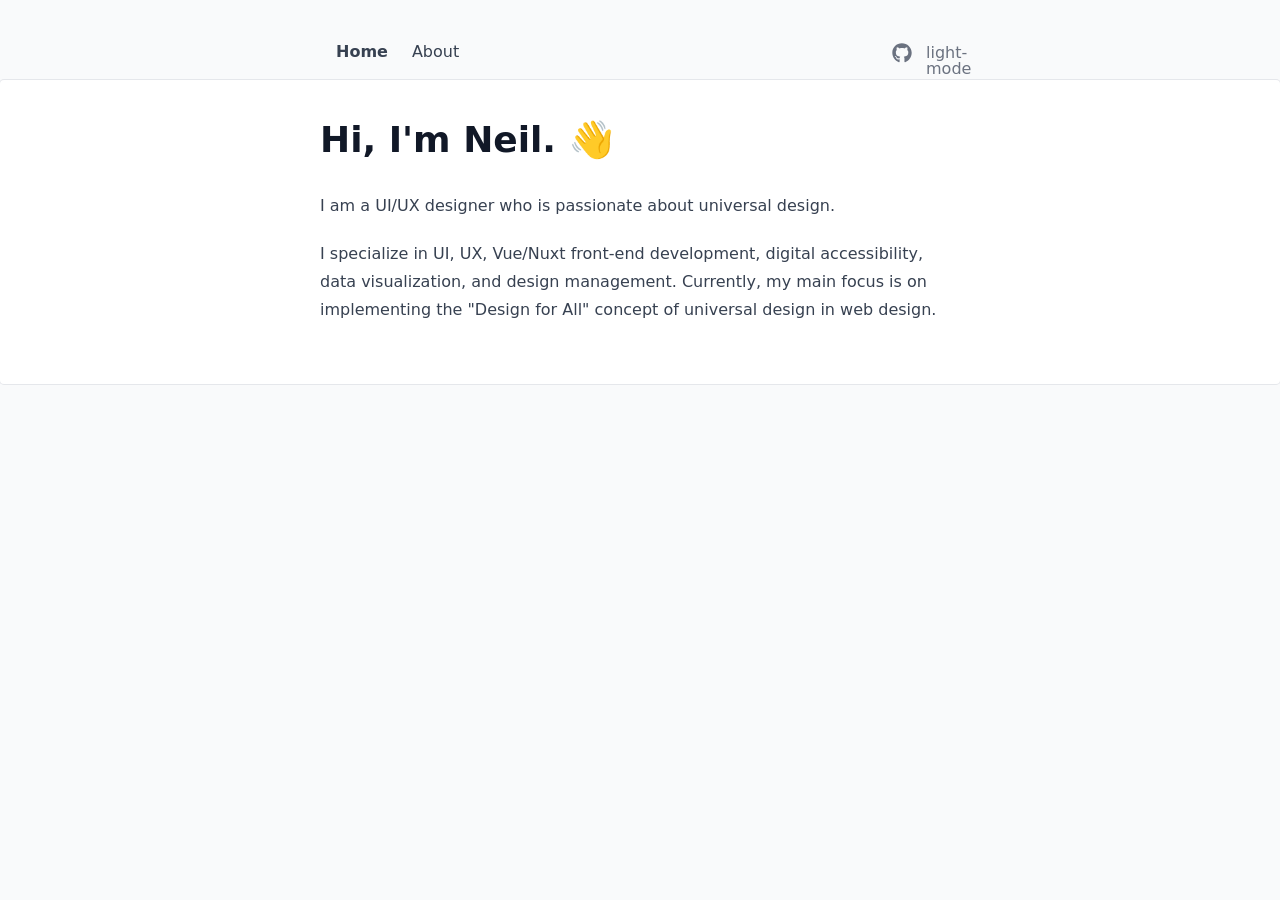
==== commit 0fa2dd46: "Deploying to gh-pages from @ Neil-Lin/portfolio-by-nuxt-studio@4454dd6defccf57726ef8ec9871e1a9f7a36d" ====
--- a/index.html
+++ b/index.html
@@ -1,101 +1,34 @@
 <!DOCTYPE html><html  lang="en" data-capo=""><head><meta charset="utf-8">
 <meta name="viewport" content="width=device-width, initial-scale=1">
-<title>Content Wind test</title>
-<style>*,::backdrop,:after,:before{--tw-border-spacing-x:0;--tw-border-spacing-y:0;--tw-translate-x:0;--tw-translate-y:0;--tw-rotate:0;--tw-skew-x:0;--tw-skew-y:0;--tw-scale-x:1;--tw-scale-y:1;--tw-pan-x: ;--tw-pan-y: ;--tw-pinch-zoom: ;--tw-scroll-snap-strictness:proximity;--tw-gradient-from-position: ;--tw-gradient-via-position: ;--tw-gradient-to-position: ;--tw-ordinal: ;--tw-slashed-zero: ;--tw-numeric-figure: ;--tw-numeric-spacing: ;--tw-numeric-fraction: ;--tw-ring-inset: ;--tw-ring-offset-width:0px;--tw-ring-offset-color:#fff;--tw-ring-color:#3b82f680;--tw-ring-offset-shadow:0 0 #0000;--tw-ring-shadow:0 0 #0000;--tw-shadow:0 0 #0000;--tw-shadow-colored:0 0 #0000;--tw-blur: ;--tw-brightness: ;--tw-contrast: ;--tw-grayscale: ;--tw-hue-rotate: ;--tw-invert: ;--tw-saturate: ;--tw-sepia: ;--tw-drop-shadow: ;--tw-backdrop-blur: ;--tw-backdrop-brightness: ;--tw-backdrop-contrast: ;--tw-backdrop-grayscale: ;--tw-backdrop-hue-rotate: ;--tw-backdrop-invert: ;--tw-backdrop-opacity: ;--tw-backdrop-saturate: ;--tw-backdrop-sepia: ;--tw-contain-size: ;--tw-contain-layout: ;--tw-contain-paint: ;--tw-contain-style: }/*! tailwindcss v3.4.13 | MIT License | https://tailwindcss.com*/*,:after,:before{border:0 solid #e5e7eb;box-sizing:border-box}:after,:before{--tw-content:""}:host,html{line-height:1.5;-webkit-text-size-adjust:100%;font-family:ui-sans-serif,system-ui,sans-serif,Apple Color Emoji,Segoe UI Emoji,Segoe UI Symbol,Noto Color Emoji;font-feature-settings:normal;font-variation-settings:normal;tab-size:4;-webkit-tap-highlight-color:transparent}body{line-height:inherit;margin:0}hr{border-top-width:1px;color:inherit;height:0}abbr:where([title]){-webkit-text-decoration:underline dotted;text-decoration:underline dotted}h1,h2,h3,h4,h5,h6{font-size:inherit;font-weight:inherit}a{color:inherit;text-decoration:inherit}b,strong{font-weight:bolder}code,kbd,pre,samp{font-family:ui-monospace,SFMono-Regular,Menlo,Monaco,Consolas,Liberation Mono,Courier New,monospace;font-feature-settings:normal;font-size:1em;font-variation-settings:normal}small{font-size:80%}sub,sup{font-size:75%;line-height:0;position:relative;vertical-align:initial}sub{bottom:-.25em}sup{top:-.5em}table{border-collapse:collapse;border-color:inherit;text-indent:0}button,input,optgroup,select,textarea{color:inherit;font-family:inherit;font-feature-settings:inherit;font-size:100%;font-variation-settings:inherit;font-weight:inherit;letter-spacing:inherit;line-height:inherit;margin:0;padding:0}button,select{text-transform:none}button,input:where([type=button]),input:where([type=reset]),input:where([type=submit]){-webkit-appearance:button;background-color:initial;background-image:none}:-moz-focusring{outline:auto}:-moz-ui-invalid{box-shadow:none}progress{vertical-align:initial}::-webkit-inner-spin-button,::-webkit-outer-spin-button{height:auto}[type=search]{-webkit-appearance:textfield;outline-offset:-2px}::-webkit-search-decoration{-webkit-appearance:none}::-webkit-file-upload-button{-webkit-appearance:button;font:inherit}summary{display:list-item}blockquote,dd,dl,figure,h1,h2,h3,h4,h5,h6,hr,p,pre{margin:0}fieldset{margin:0}fieldset,legend{padding:0}menu,ol,ul{list-style:none;margin:0;padding:0}dialog{padding:0}textarea{resize:vertical}input::placeholder,textarea::placeholder{color:#9ca3af;opacity:1}[role=button],button{cursor:pointer}:disabled{cursor:default}audio,canvas,embed,iframe,img,object,svg,video{display:block;vertical-align:middle}img,video{height:auto;max-width:100%}[hidden]{display:none}.prose{color:var(--tw-prose-body);max-width:65ch}.prose :where(p):not(:where([class~=not-prose],[class~=not-prose] *)){margin-bottom:1.25em;margin-top:1.25em}.prose :where([class~=lead]):not(:where([class~=not-prose],[class~=not-prose] *)){color:var(--tw-prose-lead);font-size:1.25em;line-height:1.6;margin-bottom:1.2em;margin-top:1.2em}.prose :where(a):not(:where([class~=not-prose],[class~=not-prose] *)){color:var(--tw-prose-links);font-weight:500;text-decoration:underline}.prose :where(strong):not(:where([class~=not-prose],[class~=not-prose] *)){color:var(--tw-prose-bold);font-weight:600}.prose :where(a strong):not(:where([class~=not-prose],[class~=not-prose] *)){color:inherit}.prose :where(blockquote strong):not(:where([class~=not-prose],[class~=not-prose] *)){color:inherit}.prose :where(thead th strong):not(:where([class~=not-prose],[class~=not-prose] *)){color:inherit}.prose :where(ol):not(:where([class~=not-prose],[class~=not-prose] *)){list-style-type:decimal;margin-bottom:1.25em;margin-top:1.25em;padding-inline-start:1.625em}.prose :where(ol[type=A]):not(:where([class~=not-prose],[class~=not-prose] *)){list-style-type:upper-alpha}.prose :where(ol[type=a]):not(:where([class~=not-prose],[class~=not-prose] *)){list-style-type:lower-alpha}.prose :where(ol[type=A s]):not(:where([class~=not-prose],[class~=not-prose] *)){list-style-type:upper-alpha}.prose :where(ol[type=a s]):not(:where([class~=not-prose],[class~=not-prose] *)){list-style-type:lower-alpha}.prose :where(ol[type=I]):not(:where([class~=not-prose],[class~=not-prose] *)){list-style-type:upper-roman}.prose :where(ol[type=i]):not(:where([class~=not-prose],[class~=not-prose] *)){list-style-type:lower-roman}.prose :where(ol[type=I s]):not(:where([class~=not-prose],[class~=not-prose] *)){list-style-type:upper-roman}.prose :where(ol[type=i s]):not(:where([class~=not-prose],[class~=not-prose] *)){list-style-type:lower-roman}.prose :where(ol[type="1"]):not(:where([class~=not-prose],[class~=not-prose] *)){list-style-type:decimal}.prose :where(ul):not(:where([class~=not-prose],[class~=not-prose] *)){list-style-type:disc;margin-bottom:1.25em;margin-top:1.25em;padding-inline-start:1.625em}.prose :where(ol>li):not(:where([class~=not-prose],[class~=not-prose] *))::marker{color:var(--tw-prose-counters);font-weight:400}.prose :where(ul>li):not(:where([class~=not-prose],[class~=not-prose] *))::marker{color:var(--tw-prose-bullets)}.prose :where(dt):not(:where([class~=not-prose],[class~=not-prose] *)){color:var(--tw-prose-headings);font-weight:600;margin-top:1.25em}.prose :where(hr):not(:where([class~=not-prose],[class~=not-prose] *)){border-color:var(--tw-prose-hr);border-top-width:1px;margin-bottom:3em;margin-top:3em}.prose :where(blockquote):not(:where([class~=not-prose],[class~=not-prose] *)){border-inline-start-color:var(--tw-prose-quote-borders);border-inline-start-width:.25rem;color:var(--tw-prose-quotes);font-style:italic;font-weight:500;margin-bottom:1.6em;margin-top:1.6em;padding-inline-start:1em;quotes:"\201C""\201D""\2018""\2019"}.prose :where(blockquote p:first-of-type):not(:where([class~=not-prose],[class~=not-prose] *)):before{content:open-quote}.prose :where(blockquote p:last-of-type):not(:where([class~=not-prose],[class~=not-prose] *)):after{content:close-quote}.prose :where(h1):not(:where([class~=not-prose],[class~=not-prose] *)){color:var(--tw-prose-headings);font-size:2.25em;font-weight:800;line-height:1.1111111;margin-bottom:.8888889em;margin-top:0}.prose :where(h1 strong):not(:where([class~=not-prose],[class~=not-prose] *)){color:inherit;font-weight:900}.prose :where(h2):not(:where([class~=not-prose],[class~=not-prose] *)){color:var(--tw-prose-headings);font-size:1.5em;font-weight:700;line-height:1.3333333;margin-bottom:1em;margin-top:2em}.prose :where(h2 strong):not(:where([class~=not-prose],[class~=not-prose] *)){color:inherit;font-weight:800}.prose :where(h3):not(:where([class~=not-prose],[class~=not-prose] *)){color:var(--tw-prose-headings);font-size:1.25em;font-weight:600;line-height:1.6;margin-bottom:.6em;margin-top:1.6em}.prose :where(h3 strong):not(:where([class~=not-prose],[class~=not-prose] *)){color:inherit;font-weight:700}.prose :where(h4):not(:where([class~=not-prose],[class~=not-prose] *)){color:var(--tw-prose-headings);font-weight:600;line-height:1.5;margin-bottom:.5em;margin-top:1.5em}.prose :where(h4 strong):not(:where([class~=not-prose],[class~=not-prose] *)){color:inherit;font-weight:700}.prose :where(img):not(:where([class~=not-prose],[class~=not-prose] *)){margin-bottom:2em;margin-top:2em}.prose :where(picture):not(:where([class~=not-prose],[class~=not-prose] *)){display:block;margin-bottom:2em;margin-top:2em}.prose :where(video):not(:where([class~=not-prose],[class~=not-prose] *)){margin-bottom:2em;margin-top:2em}.prose :where(kbd):not(:where([class~=not-prose],[class~=not-prose] *)){border-radius:.3125rem;box-shadow:0 0 0 1px rgb(var(--tw-prose-kbd-shadows)/10%),0 3px 0 rgb(var(--tw-prose-kbd-shadows)/10%);color:var(--tw-prose-kbd);font-family:inherit;font-size:.875em;font-weight:500;padding-inline-end:.375em;padding-bottom:.1875em;padding-top:.1875em;padding-inline-start:.375em}.prose :where(code):not(:where([class~=not-prose],[class~=not-prose] *)){color:var(--tw-prose-code);font-size:.875em;font-weight:600}.prose :where(code):not(:where([class~=not-prose],[class~=not-prose] *)):before{content:"`"}.prose :where(code):not(:where([class~=not-prose],[class~=not-prose] *)):after{content:"`"}.prose :where(a code):not(:where([class~=not-prose],[class~=not-prose] *)){color:inherit}.prose :where(h1 code):not(:where([class~=not-prose],[class~=not-prose] *)){color:inherit}.prose :where(h2 code):not(:where([class~=not-prose],[class~=not-prose] *)){color:inherit;font-size:.875em}.prose :where(h3 code):not(:where([class~=not-prose],[class~=not-prose] *)){color:inherit;font-size:.9em}.prose :where(h4 code):not(:where([class~=not-prose],[class~=not-prose] *)){color:inherit}.prose :where(blockquote code):not(:where([class~=not-prose],[class~=not-prose] *)){color:inherit}.prose :where(thead th code):not(:where([class~=not-prose],[class~=not-prose] *)){color:inherit}.prose :where(pre):not(:where([class~=not-prose],[class~=not-prose] *)){background-color:var(--tw-prose-pre-bg);border-radius:.375rem;color:var(--tw-prose-pre-code);font-size:.875em;font-weight:400;line-height:1.7142857;margin-bottom:1.7142857em;margin-top:1.7142857em;overflow-x:auto;padding-inline-end:1.1428571em;padding-bottom:.8571429em;padding-top:.8571429em;padding-inline-start:1.1428571em}.prose :where(pre code):not(:where([class~=not-prose],[class~=not-prose] *)){background-color:initial;border-radius:0;border-width:0;color:inherit;font-family:inherit;font-size:inherit;font-weight:inherit;line-height:inherit;padding:0}.prose :where(pre code):not(:where([class~=not-prose],[class~=not-prose] *)):before{content:none}.prose :where(pre code):not(:where([class~=not-prose],[class~=not-prose] *)):after{content:none}.prose :where(table):not(:where([class~=not-prose],[class~=not-prose] *)){font-size:.875em;line-height:1.7142857;margin-bottom:2em;margin-top:2em;table-layout:auto;width:100%}.prose :where(thead):not(:where([class~=not-prose],[class~=not-prose] *)){border-bottom-color:var(--tw-prose-th-borders);border-bottom-width:1px}.prose :where(thead th):not(:where([class~=not-prose],[class~=not-prose] *)){color:var(--tw-prose-headings);font-weight:600;padding-inline-end:.5714286em;padding-bottom:.5714286em;padding-inline-start:.5714286em;vertical-align:bottom}.prose :where(tbody tr):not(:where([class~=not-prose],[class~=not-prose] *)){border-bottom-color:var(--tw-prose-td-borders);border-bottom-width:1px}.prose :where(tbody tr:last-child):not(:where([class~=not-prose],[class~=not-prose] *)){border-bottom-width:0}.prose :where(tbody td):not(:where([class~=not-prose],[class~=not-prose] *)){vertical-align:initial}.prose :where(tfoot):not(:where([class~=not-prose],[class~=not-prose] *)){border-top-color:var(--tw-prose-th-borders);border-top-width:1px}.prose :where(tfoot td):not(:where([class~=not-prose],[class~=not-prose] *)){vertical-align:top}.prose :where(th,td):not(:where([class~=not-prose],[class~=not-prose] *)){text-align:start}.prose :where(figure>*):not(:where([class~=not-prose],[class~=not-prose] *)){margin-bottom:0;margin-top:0}.prose :where(figcaption):not(:where([class~=not-prose],[class~=not-prose] *)){color:var(--tw-prose-captions);font-size:.875em;line-height:1.4285714;margin-top:.8571429em}.prose{--tw-prose-body:#374151;--tw-prose-headings:#111827;--tw-prose-lead:#4b5563;--tw-prose-links:#111827;--tw-prose-bold:#111827;--tw-prose-counters:#6b7280;--tw-prose-bullets:#d1d5db;--tw-prose-hr:#e5e7eb;--tw-prose-quotes:#111827;--tw-prose-quote-borders:#e5e7eb;--tw-prose-captions:#6b7280;--tw-prose-kbd:#111827;--tw-prose-kbd-shadows:17 24 39;--tw-prose-code:#111827;--tw-prose-pre-code:#e5e7eb;--tw-prose-pre-bg:#1f2937;--tw-prose-th-borders:#d1d5db;--tw-prose-td-borders:#e5e7eb;--tw-prose-invert-body:#d1d5db;--tw-prose-invert-headings:#fff;--tw-prose-invert-lead:#9ca3af;--tw-prose-invert-links:#fff;--tw-prose-invert-bold:#fff;--tw-prose-invert-counters:#9ca3af;--tw-prose-invert-bullets:#4b5563;--tw-prose-invert-hr:#374151;--tw-prose-invert-quotes:#f3f4f6;--tw-prose-invert-quote-borders:#374151;--tw-prose-invert-captions:#9ca3af;--tw-prose-invert-kbd:#fff;--tw-prose-invert-kbd-shadows:255 255 255;--tw-prose-invert-code:#fff;--tw-prose-invert-pre-code:#d1d5db;--tw-prose-invert-pre-bg:#00000080;--tw-prose-invert-th-borders:#4b5563;--tw-prose-invert-td-borders:#374151;font-size:1rem;line-height:1.75}.prose :where(picture>img):not(:where([class~=not-prose],[class~=not-prose] *)){margin-bottom:0;margin-top:0}.prose :where(li):not(:where([class~=not-prose],[class~=not-prose] *)){margin-bottom:.5em;margin-top:.5em}.prose :where(ol>li):not(:where([class~=not-prose],[class~=not-prose] *)){padding-inline-start:.375em}.prose :where(ul>li):not(:where([class~=not-prose],[class~=not-prose] *)){padding-inline-start:.375em}.prose :where(.prose>ul>li p):not(:where([class~=not-prose],[class~=not-prose] *)){margin-bottom:.75em;margin-top:.75em}.prose :where(.prose>ul>li>p:first-child):not(:where([class~=not-prose],[class~=not-prose] *)){margin-top:1.25em}.prose :where(.prose>ul>li>p:last-child):not(:where([class~=not-prose],[class~=not-prose] *)){margin-bottom:1.25em}.prose :where(.prose>ol>li>p:first-child):not(:where([class~=not-prose],[class~=not-prose] *)){margin-top:1.25em}.prose :where(.prose>ol>li>p:last-child):not(:where([class~=not-prose],[class~=not-prose] *)){margin-bottom:1.25em}.prose :where(ul ul,ul ol,ol ul,ol ol):not(:where([class~=not-prose],[class~=not-prose] *)){margin-bottom:.75em;margin-top:.75em}.prose :where(dl):not(:where([class~=not-prose],[class~=not-prose] *)){margin-bottom:1.25em;margin-top:1.25em}.prose :where(dd):not(:where([class~=not-prose],[class~=not-prose] *)){margin-top:.5em;padding-inline-start:1.625em}.prose :where(hr+*):not(:where([class~=not-prose],[class~=not-prose] *)){margin-top:0}.prose :where(h2+*):not(:where([class~=not-prose],[class~=not-prose] *)){margin-top:0}.prose :where(h3+*):not(:where([class~=not-prose],[class~=not-prose] *)){margin-top:0}.prose :where(h4+*):not(:where([class~=not-prose],[class~=not-prose] *)){margin-top:0}.prose :where(thead th:first-child):not(:where([class~=not-prose],[class~=not-prose] *)){padding-inline-start:0}.prose :where(thead th:last-child):not(:where([class~=not-prose],[class~=not-prose] *)){padding-inline-end:0}.prose :where(tbody td,tfoot td):not(:where([class~=not-prose],[class~=not-prose] *)){padding-inline-end:.5714286em;padding-bottom:.5714286em;padding-top:.5714286em;padding-inline-start:.5714286em}.prose :where(tbody td:first-child,tfoot td:first-child):not(:where([class~=not-prose],[class~=not-prose] *)){padding-inline-start:0}.prose :where(tbody td:last-child,tfoot td:last-child):not(:where([class~=not-prose],[class~=not-prose] *)){padding-inline-end:0}.prose :where(figure):not(:where([class~=not-prose],[class~=not-prose] *)){margin-bottom:2em;margin-top:2em}.prose :where(.prose>:first-child):not(:where([class~=not-prose],[class~=not-prose] *)){margin-top:0}.prose :where(.prose>:last-child):not(:where([class~=not-prose],[class~=not-prose] *)){margin-bottom:0}.sr-only{height:1px;margin:-1px;overflow:hidden;padding:0;position:absolute;width:1px;clip:rect(0,0,0,0);border-width:0;white-space:nowrap}.static{position:static}.m-auto{margin:auto}.mx-auto{margin-left:auto;margin-right:auto}.mr-6{margin-right:1.5rem}.block{display:block}.inline-block{display:inline-block}.flex{display:flex}.inline-flex{display:inline-flex}.h-4{height:1rem}.h-5{height:1.25rem}.w-4{width:1rem}.w-5{width:1.25rem}.max-w-2xl{max-width:42rem}.max-w-full{max-width:100%}.max-w-none{max-width:none}.items-center{align-items:center}.justify-between{justify-content:space-between}.gap-1{gap:.25rem}.space-x-3>:not([hidden])~:not([hidden]){--tw-space-x-reverse:0;margin-left:calc(.75rem*(1 - var(--tw-space-x-reverse)));margin-right:calc(.75rem*var(--tw-space-x-reverse))}.overflow-x-auto{overflow-x:auto}.rounded{border-radius:.25rem}.bg-gray-50{--tw-bg-opacity:1;background-color:rgb(249 250 251/var(--tw-bg-opacity))}.bg-gray-800{--tw-bg-opacity:1;background-color:rgb(31 41 55/var(--tw-bg-opacity))}.bg-white{--tw-bg-opacity:1;background-color:rgb(255 255 255/var(--tw-bg-opacity))}.px-3{padding-left:.75rem;padding-right:.75rem}.px-4{padding-left:1rem;padding-right:1rem}.py-1{padding-bottom:.25rem;padding-top:.25rem}.py-10{padding-bottom:2.5rem;padding-top:2.5rem}.py-4{padding-bottom:1rem;padding-top:1rem}.text-2xl{font-size:1.5rem;line-height:2rem}.font-bold{font-weight:700}.text-black{--tw-text-opacity:1;color:rgb(0 0 0/var(--tw-text-opacity))}.text-gray-500{--tw-text-opacity:1;color:rgb(107 114 128/var(--tw-text-opacity))}.text-gray-700{--tw-text-opacity:1;color:rgb(55 65 81/var(--tw-text-opacity))}.text-white{--tw-text-opacity:1;color:rgb(255 255 255/var(--tw-text-opacity))}.no-underline{text-decoration-line:none}.ring-1{--tw-ring-offset-shadow:var(--tw-ring-inset) 0 0 0 var(--tw-ring-offset-width) var(--tw-ring-offset-color);--tw-ring-shadow:var(--tw-ring-inset) 0 0 0 calc(1px + var(--tw-ring-offset-width)) var(--tw-ring-color);box-shadow:var(--tw-ring-offset-shadow),var(--tw-ring-shadow),var(--tw-shadow,0 0 #0000)}.ring-gray-200{--tw-ring-opacity:1;--tw-ring-color:rgb(229 231 235/var(--tw-ring-opacity))}.transition{transition-duration:.15s;transition-property:color,background-color,border-color,text-decoration-color,fill,stroke,opacity,box-shadow,transform,filter,-webkit-backdrop-filter;transition-property:color,background-color,border-color,text-decoration-color,fill,stroke,opacity,box-shadow,transform,filter,backdrop-filter;transition-property:color,background-color,border-color,text-decoration-color,fill,stroke,opacity,box-shadow,transform,filter,backdrop-filter,-webkit-backdrop-filter;transition-timing-function:cubic-bezier(.4,0,.2,1)}.dark\:prose-invert:is(.dark *){--tw-prose-body:var(--tw-prose-invert-body);--tw-prose-headings:var(--tw-prose-invert-headings);--tw-prose-lead:var(--tw-prose-invert-lead);--tw-prose-links:var(--tw-prose-invert-links);--tw-prose-bold:var(--tw-prose-invert-bold);--tw-prose-counters:var(--tw-prose-invert-counters);--tw-prose-bullets:var(--tw-prose-invert-bullets);--tw-prose-hr:var(--tw-prose-invert-hr);--tw-prose-quotes:var(--tw-prose-invert-quotes);--tw-prose-quote-borders:var(--tw-prose-invert-quote-borders);--tw-prose-captions:var(--tw-prose-invert-captions);--tw-prose-kbd:var(--tw-prose-invert-kbd);--tw-prose-kbd-shadows:var(--tw-prose-invert-kbd-shadows);--tw-prose-code:var(--tw-prose-invert-code);--tw-prose-pre-code:var(--tw-prose-invert-pre-code);--tw-prose-pre-bg:var(--tw-prose-invert-pre-bg);--tw-prose-th-borders:var(--tw-prose-invert-th-borders);--tw-prose-td-borders:var(--tw-prose-invert-td-borders)}.hover\:text-gray-700:hover{--tw-text-opacity:1;color:rgb(55 65 81/var(--tw-text-opacity))}.prose-a\:border-b :is(:where(a):not(:where([class~=not-prose],[class~=not-prose] *))){border-bottom-width:1px}.prose-a\:border-dashed :is(:where(a):not(:where([class~=not-prose],[class~=not-prose] *))){border-style:dashed}.prose-a\:font-normal :is(:where(a):not(:where([class~=not-prose],[class~=not-prose] *))){font-weight:400}.prose-a\:no-underline :is(:where(a):not(:where([class~=not-prose],[class~=not-prose] *))){text-decoration-line:none}.hover\:prose-a\:border-solid :is(:where(a):not(:where([class~=not-prose],[class~=not-prose] *))):hover{border-style:solid}.hover\:prose-a\:border-primary-400 :is(:where(a):not(:where([class~=not-prose],[class~=not-prose] *))):hover{--tw-border-opacity:1;border-color:rgb(52 211 153/var(--tw-border-opacity))}.hover\:prose-a\:text-primary-400 :is(:where(a):not(:where([class~=not-prose],[class~=not-prose] *))):hover{--tw-text-opacity:1;color:rgb(52 211 153/var(--tw-text-opacity))}.prose-pre\:bg-gray-100 :is(:where(pre):not(:where([class~=not-prose],[class~=not-prose] *))){--tw-bg-opacity:1;background-color:rgb(243 244 246/var(--tw-bg-opacity))}.dark\:bg-gray-200:is(.dark *){--tw-bg-opacity:1;background-color:rgb(229 231 235/var(--tw-bg-opacity))}.dark\:bg-gray-800:is(.dark *){--tw-bg-opacity:1;background-color:rgb(31 41 55/var(--tw-bg-opacity))}.dark\:bg-gray-900:is(.dark *){--tw-bg-opacity:1;background-color:rgb(17 24 39/var(--tw-bg-opacity))}.dark\:text-gray-100:is(.dark *){--tw-text-opacity:1;color:rgb(243 244 246/var(--tw-text-opacity))}.dark\:text-gray-200:is(.dark *){--tw-text-opacity:1;color:rgb(229 231 235/var(--tw-text-opacity))}.dark\:text-gray-300:is(.dark *){--tw-text-opacity:1;color:rgb(209 213 219/var(--tw-text-opacity))}.dark\:text-gray-950:is(.dark *){--tw-text-opacity:1;color:rgb(3 7 18/var(--tw-text-opacity))}.dark\:ring-gray-700:is(.dark *){--tw-ring-opacity:1;--tw-ring-color:rgb(55 65 81/var(--tw-ring-opacity))}.dark\:hover\:text-gray-300:hover:is(.dark *){--tw-text-opacity:1;color:rgb(209 213 219/var(--tw-text-opacity))}.dark\:prose-pre\:bg-gray-900 :is(:where(pre):not(:where([class~=not-prose],[class~=not-prose] *))):is(.dark *){--tw-bg-opacity:1;background-color:rgb(17 24 39/var(--tw-bg-opacity))}@media (min-width:640px){.sm\:rounded{border-radius:.25rem}.sm\:rounded-lg{border-radius:.5rem}.sm\:px-8{padding-left:2rem;padding-right:2rem}.sm\:pb-10{padding-bottom:2.5rem}.sm\:pt-6{padding-top:1.5rem}.sm\:shadow{--tw-shadow:0 1px 3px 0 #0000001a,0 1px 2px -1px #0000001a;--tw-shadow-colored:0 1px 3px 0 var(--tw-shadow-color),0 1px 2px -1px var(--tw-shadow-color);box-shadow:var(--tw-ring-offset-shadow,0 0 #0000),var(--tw-ring-shadow,0 0 #0000),var(--tw-shadow)}}</style>
+<title>Hi, I&#x27;m Neil. 👋</title>
+<style>*,::backdrop,:after,:before{--tw-border-spacing-x:0;--tw-border-spacing-y:0;--tw-translate-x:0;--tw-translate-y:0;--tw-rotate:0;--tw-skew-x:0;--tw-skew-y:0;--tw-scale-x:1;--tw-scale-y:1;--tw-pan-x: ;--tw-pan-y: ;--tw-pinch-zoom: ;--tw-scroll-snap-strictness:proximity;--tw-gradient-from-position: ;--tw-gradient-via-position: ;--tw-gradient-to-position: ;--tw-ordinal: ;--tw-slashed-zero: ;--tw-numeric-figure: ;--tw-numeric-spacing: ;--tw-numeric-fraction: ;--tw-ring-inset: ;--tw-ring-offset-width:0px;--tw-ring-offset-color:#fff;--tw-ring-color:#3b82f680;--tw-ring-offset-shadow:0 0 #0000;--tw-ring-shadow:0 0 #0000;--tw-shadow:0 0 #0000;--tw-shadow-colored:0 0 #0000;--tw-blur: ;--tw-brightness: ;--tw-contrast: ;--tw-grayscale: ;--tw-hue-rotate: ;--tw-invert: ;--tw-saturate: ;--tw-sepia: ;--tw-drop-shadow: ;--tw-backdrop-blur: ;--tw-backdrop-brightness: ;--tw-backdrop-contrast: ;--tw-backdrop-grayscale: ;--tw-backdrop-hue-rotate: ;--tw-backdrop-invert: ;--tw-backdrop-opacity: ;--tw-backdrop-saturate: ;--tw-backdrop-sepia: ;--tw-contain-size: ;--tw-contain-layout: ;--tw-contain-paint: ;--tw-contain-style: }/*! tailwindcss v3.4.13 | MIT License | https://tailwindcss.com*/*,:after,:before{border:0 solid #e5e7eb;box-sizing:border-box}:after,:before{--tw-content:""}:host,html{line-height:1.5;-webkit-text-size-adjust:100%;font-family:ui-sans-serif,system-ui,sans-serif,Apple Color Emoji,Segoe UI Emoji,Segoe UI Symbol,Noto Color Emoji;font-feature-settings:normal;font-variation-settings:normal;tab-size:4;-webkit-tap-highlight-color:transparent}body{line-height:inherit;margin:0}hr{border-top-width:1px;color:inherit;height:0}abbr:where([title]){-webkit-text-decoration:underline dotted;text-decoration:underline dotted}h1,h2,h3,h4,h5,h6{font-size:inherit;font-weight:inherit}a{color:inherit;text-decoration:inherit}b,strong{font-weight:bolder}code,kbd,pre,samp{font-family:ui-monospace,SFMono-Regular,Menlo,Monaco,Consolas,Liberation Mono,Courier New,monospace;font-feature-settings:normal;font-size:1em;font-variation-settings:normal}small{font-size:80%}sub,sup{font-size:75%;line-height:0;position:relative;vertical-align:initial}sub{bottom:-.25em}sup{top:-.5em}table{border-collapse:collapse;border-color:inherit;text-indent:0}button,input,optgroup,select,textarea{color:inherit;font-family:inherit;font-feature-settings:inherit;font-size:100%;font-variation-settings:inherit;font-weight:inherit;letter-spacing:inherit;line-height:inherit;margin:0;padding:0}button,select{text-transform:none}button,input:where([type=button]),input:where([type=reset]),input:where([type=submit]){-webkit-appearance:button;background-color:initial;background-image:none}:-moz-focusring{outline:auto}:-moz-ui-invalid{box-shadow:none}progress{vertical-align:initial}::-webkit-inner-spin-button,::-webkit-outer-spin-button{height:auto}[type=search]{-webkit-appearance:textfield;outline-offset:-2px}::-webkit-search-decoration{-webkit-appearance:none}::-webkit-file-upload-button{-webkit-appearance:button;font:inherit}summary{display:list-item}blockquote,dd,dl,figure,h1,h2,h3,h4,h5,h6,hr,p,pre{margin:0}fieldset{margin:0}fieldset,legend{padding:0}menu,ol,ul{list-style:none;margin:0;padding:0}dialog{padding:0}textarea{resize:vertical}input::placeholder,textarea::placeholder{color:#9ca3af;opacity:1}[role=button],button{cursor:pointer}:disabled{cursor:default}audio,canvas,embed,iframe,img,object,svg,video{display:block;vertical-align:middle}img,video{height:auto;max-width:100%}[hidden]{display:none}.prose{color:var(--tw-prose-body);max-width:65ch}.prose :where(p):not(:where([class~=not-prose],[class~=not-prose] *)){margin-bottom:1.25em;margin-top:1.25em}.prose :where([class~=lead]):not(:where([class~=not-prose],[class~=not-prose] *)){color:var(--tw-prose-lead);font-size:1.25em;line-height:1.6;margin-bottom:1.2em;margin-top:1.2em}.prose :where(a):not(:where([class~=not-prose],[class~=not-prose] *)){color:var(--tw-prose-links);font-weight:500;text-decoration:underline}.prose :where(strong):not(:where([class~=not-prose],[class~=not-prose] *)){color:var(--tw-prose-bold);font-weight:600}.prose :where(a strong):not(:where([class~=not-prose],[class~=not-prose] *)){color:inherit}.prose :where(blockquote strong):not(:where([class~=not-prose],[class~=not-prose] *)){color:inherit}.prose :where(thead th strong):not(:where([class~=not-prose],[class~=not-prose] *)){color:inherit}.prose :where(ol):not(:where([class~=not-prose],[class~=not-prose] *)){list-style-type:decimal;margin-bottom:1.25em;margin-top:1.25em;padding-inline-start:1.625em}.prose :where(ol[type=A]):not(:where([class~=not-prose],[class~=not-prose] *)){list-style-type:upper-alpha}.prose :where(ol[type=a]):not(:where([class~=not-prose],[class~=not-prose] *)){list-style-type:lower-alpha}.prose :where(ol[type=A s]):not(:where([class~=not-prose],[class~=not-prose] *)){list-style-type:upper-alpha}.prose :where(ol[type=a s]):not(:where([class~=not-prose],[class~=not-prose] *)){list-style-type:lower-alpha}.prose :where(ol[type=I]):not(:where([class~=not-prose],[class~=not-prose] *)){list-style-type:upper-roman}.prose :where(ol[type=i]):not(:where([class~=not-prose],[class~=not-prose] *)){list-style-type:lower-roman}.prose :where(ol[type=I s]):not(:where([class~=not-prose],[class~=not-prose] *)){list-style-type:upper-roman}.prose :where(ol[type=i s]):not(:where([class~=not-prose],[class~=not-prose] *)){list-style-type:lower-roman}.prose :where(ol[type="1"]):not(:where([class~=not-prose],[class~=not-prose] *)){list-style-type:decimal}.prose :where(ul):not(:where([class~=not-prose],[class~=not-prose] *)){list-style-type:disc;margin-bottom:1.25em;margin-top:1.25em;padding-inline-start:1.625em}.prose :where(ol>li):not(:where([class~=not-prose],[class~=not-prose] *))::marker{color:var(--tw-prose-counters);font-weight:400}.prose :where(ul>li):not(:where([class~=not-prose],[class~=not-prose] *))::marker{color:var(--tw-prose-bullets)}.prose :where(dt):not(:where([class~=not-prose],[class~=not-prose] *)){color:var(--tw-prose-headings);font-weight:600;margin-top:1.25em}.prose :where(hr):not(:where([class~=not-prose],[class~=not-prose] *)){border-color:var(--tw-prose-hr);border-top-width:1px;margin-bottom:3em;margin-top:3em}.prose :where(blockquote):not(:where([class~=not-prose],[class~=not-prose] *)){border-inline-start-color:var(--tw-prose-quote-borders);border-inline-start-width:.25rem;color:var(--tw-prose-quotes);font-style:italic;font-weight:500;margin-bottom:1.6em;margin-top:1.6em;padding-inline-start:1em;quotes:"\201C""\201D""\2018""\2019"}.prose :where(blockquote p:first-of-type):not(:where([class~=not-prose],[class~=not-prose] *)):before{content:open-quote}.prose :where(blockquote p:last-of-type):not(:where([class~=not-prose],[class~=not-prose] *)):after{content:close-quote}.prose :where(h1):not(:where([class~=not-prose],[class~=not-prose] *)){color:var(--tw-prose-headings);font-size:2.25em;font-weight:800;line-height:1.1111111;margin-bottom:.8888889em;margin-top:0}.prose :where(h1 strong):not(:where([class~=not-prose],[class~=not-prose] *)){color:inherit;font-weight:900}.prose :where(h2):not(:where([class~=not-prose],[class~=not-prose] *)){color:var(--tw-prose-headings);font-size:1.5em;font-weight:700;line-height:1.3333333;margin-bottom:1em;margin-top:2em}.prose :where(h2 strong):not(:where([class~=not-prose],[class~=not-prose] *)){color:inherit;font-weight:800}.prose :where(h3):not(:where([class~=not-prose],[class~=not-prose] *)){color:var(--tw-prose-headings);font-size:1.25em;font-weight:600;line-height:1.6;margin-bottom:.6em;margin-top:1.6em}.prose :where(h3 strong):not(:where([class~=not-prose],[class~=not-prose] *)){color:inherit;font-weight:700}.prose :where(h4):not(:where([class~=not-prose],[class~=not-prose] *)){color:var(--tw-prose-headings);font-weight:600;line-height:1.5;margin-bottom:.5em;margin-top:1.5em}.prose :where(h4 strong):not(:where([class~=not-prose],[class~=not-prose] *)){color:inherit;font-weight:700}.prose :where(img):not(:where([class~=not-prose],[class~=not-prose] *)){margin-bottom:2em;margin-top:2em}.prose :where(picture):not(:where([class~=not-prose],[class~=not-prose] *)){display:block;margin-bottom:2em;margin-top:2em}.prose :where(video):not(:where([class~=not-prose],[class~=not-prose] *)){margin-bottom:2em;margin-top:2em}.prose :where(kbd):not(:where([class~=not-prose],[class~=not-prose] *)){border-radius:.3125rem;box-shadow:0 0 0 1px rgb(var(--tw-prose-kbd-shadows)/10%),0 3px 0 rgb(var(--tw-prose-kbd-shadows)/10%);color:var(--tw-prose-kbd);font-family:inherit;font-size:.875em;font-weight:500;padding-inline-end:.375em;padding-bottom:.1875em;padding-top:.1875em;padding-inline-start:.375em}.prose :where(code):not(:where([class~=not-prose],[class~=not-prose] *)){color:var(--tw-prose-code);font-size:.875em;font-weight:600}.prose :where(code):not(:where([class~=not-prose],[class~=not-prose] *)):before{content:"`"}.prose :where(code):not(:where([class~=not-prose],[class~=not-prose] *)):after{content:"`"}.prose :where(a code):not(:where([class~=not-prose],[class~=not-prose] *)){color:inherit}.prose :where(h1 code):not(:where([class~=not-prose],[class~=not-prose] *)){color:inherit}.prose :where(h2 code):not(:where([class~=not-prose],[class~=not-prose] *)){color:inherit;font-size:.875em}.prose :where(h3 code):not(:where([class~=not-prose],[class~=not-prose] *)){color:inherit;font-size:.9em}.prose :where(h4 code):not(:where([class~=not-prose],[class~=not-prose] *)){color:inherit}.prose :where(blockquote code):not(:where([class~=not-prose],[class~=not-prose] *)){color:inherit}.prose :where(thead th code):not(:where([class~=not-prose],[class~=not-prose] *)){color:inherit}.prose :where(pre):not(:where([class~=not-prose],[class~=not-prose] *)){background-color:var(--tw-prose-pre-bg);border-radius:.375rem;color:var(--tw-prose-pre-code);font-size:.875em;font-weight:400;line-height:1.7142857;margin-bottom:1.7142857em;margin-top:1.7142857em;overflow-x:auto;padding-inline-end:1.1428571em;padding-bottom:.8571429em;padding-top:.8571429em;padding-inline-start:1.1428571em}.prose :where(pre code):not(:where([class~=not-prose],[class~=not-prose] *)){background-color:initial;border-radius:0;border-width:0;color:inherit;font-family:inherit;font-size:inherit;font-weight:inherit;line-height:inherit;padding:0}.prose :where(pre code):not(:where([class~=not-prose],[class~=not-prose] *)):before{content:none}.prose :where(pre code):not(:where([class~=not-prose],[class~=not-prose] *)):after{content:none}.prose :where(table):not(:where([class~=not-prose],[class~=not-prose] *)){font-size:.875em;line-height:1.7142857;margin-bottom:2em;margin-top:2em;table-layout:auto;width:100%}.prose :where(thead):not(:where([class~=not-prose],[class~=not-prose] *)){border-bottom-color:var(--tw-prose-th-borders);border-bottom-width:1px}.prose :where(thead th):not(:where([class~=not-prose],[class~=not-prose] *)){color:var(--tw-prose-headings);font-weight:600;padding-inline-end:.5714286em;padding-bottom:.5714286em;padding-inline-start:.5714286em;vertical-align:bottom}.prose :where(tbody tr):not(:where([class~=not-prose],[class~=not-prose] *)){border-bottom-color:var(--tw-prose-td-borders);border-bottom-width:1px}.prose :where(tbody tr:last-child):not(:where([class~=not-prose],[class~=not-prose] *)){border-bottom-width:0}.prose :where(tbody td):not(:where([class~=not-prose],[class~=not-prose] *)){vertical-align:initial}.prose :where(tfoot):not(:where([class~=not-prose],[class~=not-prose] *)){border-top-color:var(--tw-prose-th-borders);border-top-width:1px}.prose :where(tfoot td):not(:where([class~=not-prose],[class~=not-prose] *)){vertical-align:top}.prose :where(th,td):not(:where([class~=not-prose],[class~=not-prose] *)){text-align:start}.prose :where(figure>*):not(:where([class~=not-prose],[class~=not-prose] *)){margin-bottom:0;margin-top:0}.prose :where(figcaption):not(:where([class~=not-prose],[class~=not-prose] *)){color:var(--tw-prose-captions);font-size:.875em;line-height:1.4285714;margin-top:.8571429em}.prose{--tw-prose-body:#374151;--tw-prose-headings:#111827;--tw-prose-lead:#4b5563;--tw-prose-links:#111827;--tw-prose-bold:#111827;--tw-prose-counters:#6b7280;--tw-prose-bullets:#d1d5db;--tw-prose-hr:#e5e7eb;--tw-prose-quotes:#111827;--tw-prose-quote-borders:#e5e7eb;--tw-prose-captions:#6b7280;--tw-prose-kbd:#111827;--tw-prose-kbd-shadows:17 24 39;--tw-prose-code:#111827;--tw-prose-pre-code:#e5e7eb;--tw-prose-pre-bg:#1f2937;--tw-prose-th-borders:#d1d5db;--tw-prose-td-borders:#e5e7eb;--tw-prose-invert-body:#d1d5db;--tw-prose-invert-headings:#fff;--tw-prose-invert-lead:#9ca3af;--tw-prose-invert-links:#fff;--tw-prose-invert-bold:#fff;--tw-prose-invert-counters:#9ca3af;--tw-prose-invert-bullets:#4b5563;--tw-prose-invert-hr:#374151;--tw-prose-invert-quotes:#f3f4f6;--tw-prose-invert-quote-borders:#374151;--tw-prose-invert-captions:#9ca3af;--tw-prose-invert-kbd:#fff;--tw-prose-invert-kbd-shadows:255 255 255;--tw-prose-invert-code:#fff;--tw-prose-invert-pre-code:#d1d5db;--tw-prose-invert-pre-bg:#00000080;--tw-prose-invert-th-borders:#4b5563;--tw-prose-invert-td-borders:#374151;font-size:1rem;line-height:1.75}.prose :where(picture>img):not(:where([class~=not-prose],[class~=not-prose] *)){margin-bottom:0;margin-top:0}.prose :where(li):not(:where([class~=not-prose],[class~=not-prose] *)){margin-bottom:.5em;margin-top:.5em}.prose :where(ol>li):not(:where([class~=not-prose],[class~=not-prose] *)){padding-inline-start:.375em}.prose :where(ul>li):not(:where([class~=not-prose],[class~=not-prose] *)){padding-inline-start:.375em}.prose :where(.prose>ul>li p):not(:where([class~=not-prose],[class~=not-prose] *)){margin-bottom:.75em;margin-top:.75em}.prose :where(.prose>ul>li>p:first-child):not(:where([class~=not-prose],[class~=not-prose] *)){margin-top:1.25em}.prose :where(.prose>ul>li>p:last-child):not(:where([class~=not-prose],[class~=not-prose] *)){margin-bottom:1.25em}.prose :where(.prose>ol>li>p:first-child):not(:where([class~=not-prose],[class~=not-prose] *)){margin-top:1.25em}.prose :where(.prose>ol>li>p:last-child):not(:where([class~=not-prose],[class~=not-prose] *)){margin-bottom:1.25em}.prose :where(ul ul,ul ol,ol ul,ol ol):not(:where([class~=not-prose],[class~=not-prose] *)){margin-bottom:.75em;margin-top:.75em}.prose :where(dl):not(:where([class~=not-prose],[class~=not-prose] *)){margin-bottom:1.25em;margin-top:1.25em}.prose :where(dd):not(:where([class~=not-prose],[class~=not-prose] *)){margin-top:.5em;padding-inline-start:1.625em}.prose :where(hr+*):not(:where([class~=not-prose],[class~=not-prose] *)){margin-top:0}.prose :where(h2+*):not(:where([class~=not-prose],[class~=not-prose] *)){margin-top:0}.prose :where(h3+*):not(:where([class~=not-prose],[class~=not-prose] *)){margin-top:0}.prose :where(h4+*):not(:where([class~=not-prose],[class~=not-prose] *)){margin-top:0}.prose :where(thead th:first-child):not(:where([class~=not-prose],[class~=not-prose] *)){padding-inline-start:0}.prose :where(thead th:last-child):not(:where([class~=not-prose],[class~=not-prose] *)){padding-inline-end:0}.prose :where(tbody td,tfoot td):not(:where([class~=not-prose],[class~=not-prose] *)){padding-inline-end:.5714286em;padding-bottom:.5714286em;padding-top:.5714286em;padding-inline-start:.5714286em}.prose :where(tbody td:first-child,tfoot td:first-child):not(:where([class~=not-prose],[class~=not-prose] *)){padding-inline-start:0}.prose :where(tbody td:last-child,tfoot td:last-child):not(:where([class~=not-prose],[class~=not-prose] *)){padding-inline-end:0}.prose :where(figure):not(:where([class~=not-prose],[class~=not-prose] *)){margin-bottom:2em;margin-top:2em}.prose :where(.prose>:first-child):not(:where([class~=not-prose],[class~=not-prose] *)){margin-top:0}.prose :where(.prose>:last-child):not(:where([class~=not-prose],[class~=not-prose] *)){margin-bottom:0}.sr-only{height:1px;margin:-1px;overflow:hidden;padding:0;position:absolute;width:1px;clip:rect(0,0,0,0);border-width:0;white-space:nowrap}.m-auto{margin:auto}.mx-auto{margin-left:auto;margin-right:auto}.mr-6{margin-right:1.5rem}.block{display:block}.inline-block{display:inline-block}.flex{display:flex}.inline-flex{display:inline-flex}.h-4{height:1rem}.h-5{height:1.25rem}.w-4{width:1rem}.w-5{width:1.25rem}.max-w-2xl{max-width:42rem}.max-w-full{max-width:100%}.max-w-none{max-width:none}.items-center{align-items:center}.justify-between{justify-content:space-between}.gap-1{gap:.25rem}.space-x-3>:not([hidden])~:not([hidden]){--tw-space-x-reverse:0;margin-left:calc(.75rem*(1 - var(--tw-space-x-reverse)));margin-right:calc(.75rem*var(--tw-space-x-reverse))}.overflow-x-auto{overflow-x:auto}.rounded{border-radius:.25rem}.bg-gray-50{--tw-bg-opacity:1;background-color:rgb(249 250 251/var(--tw-bg-opacity))}.bg-gray-800{--tw-bg-opacity:1;background-color:rgb(31 41 55/var(--tw-bg-opacity))}.bg-white{--tw-bg-opacity:1;background-color:rgb(255 255 255/var(--tw-bg-opacity))}.px-3{padding-left:.75rem;padding-right:.75rem}.px-4{padding-left:1rem;padding-right:1rem}.py-1{padding-bottom:.25rem;padding-top:.25rem}.py-10{padding-bottom:2.5rem;padding-top:2.5rem}.py-4{padding-bottom:1rem;padding-top:1rem}.text-2xl{font-size:1.5rem;line-height:2rem}.font-bold{font-weight:700}.text-black{--tw-text-opacity:1;color:rgb(0 0 0/var(--tw-text-opacity))}.text-gray-500{--tw-text-opacity:1;color:rgb(107 114 128/var(--tw-text-opacity))}.text-gray-700{--tw-text-opacity:1;color:rgb(55 65 81/var(--tw-text-opacity))}.text-white{--tw-text-opacity:1;color:rgb(255 255 255/var(--tw-text-opacity))}.no-underline{text-decoration-line:none}.ring-1{--tw-ring-offset-shadow:var(--tw-ring-inset) 0 0 0 var(--tw-ring-offset-width) var(--tw-ring-offset-color);--tw-ring-shadow:var(--tw-ring-inset) 0 0 0 calc(1px + var(--tw-ring-offset-width)) var(--tw-ring-color);box-shadow:var(--tw-ring-offset-shadow),var(--tw-ring-shadow),var(--tw-shadow,0 0 #0000)}.ring-gray-200{--tw-ring-opacity:1;--tw-ring-color:rgb(229 231 235/var(--tw-ring-opacity))}.transition{transition-duration:.15s;transition-property:color,background-color,border-color,text-decoration-color,fill,stroke,opacity,box-shadow,transform,filter,-webkit-backdrop-filter;transition-property:color,background-color,border-color,text-decoration-color,fill,stroke,opacity,box-shadow,transform,filter,backdrop-filter;transition-property:color,background-color,border-color,text-decoration-color,fill,stroke,opacity,box-shadow,transform,filter,backdrop-filter,-webkit-backdrop-filter;transition-timing-function:cubic-bezier(.4,0,.2,1)}.dark\:prose-invert:is(.dark *){--tw-prose-body:var(--tw-prose-invert-body);--tw-prose-headings:var(--tw-prose-invert-headings);--tw-prose-lead:var(--tw-prose-invert-lead);--tw-prose-links:var(--tw-prose-invert-links);--tw-prose-bold:var(--tw-prose-invert-bold);--tw-prose-counters:var(--tw-prose-invert-counters);--tw-prose-bullets:var(--tw-prose-invert-bullets);--tw-prose-hr:var(--tw-prose-invert-hr);--tw-prose-quotes:var(--tw-prose-invert-quotes);--tw-prose-quote-borders:var(--tw-prose-invert-quote-borders);--tw-prose-captions:var(--tw-prose-invert-captions);--tw-prose-kbd:var(--tw-prose-invert-kbd);--tw-prose-kbd-shadows:var(--tw-prose-invert-kbd-shadows);--tw-prose-code:var(--tw-prose-invert-code);--tw-prose-pre-code:var(--tw-prose-invert-pre-code);--tw-prose-pre-bg:var(--tw-prose-invert-pre-bg);--tw-prose-th-borders:var(--tw-prose-invert-th-borders);--tw-prose-td-borders:var(--tw-prose-invert-td-borders)}.hover\:text-gray-700:hover{--tw-text-opacity:1;color:rgb(55 65 81/var(--tw-text-opacity))}.prose-a\:border-b :is(:where(a):not(:where([class~=not-prose],[class~=not-prose] *))){border-bottom-width:1px}.prose-a\:border-dashed :is(:where(a):not(:where([class~=not-prose],[class~=not-prose] *))){border-style:dashed}.prose-a\:font-normal :is(:where(a):not(:where([class~=not-prose],[class~=not-prose] *))){font-weight:400}.prose-a\:no-underline :is(:where(a):not(:where([class~=not-prose],[class~=not-prose] *))){text-decoration-line:none}.hover\:prose-a\:border-solid :is(:where(a):not(:where([class~=not-prose],[class~=not-prose] *))):hover{border-style:solid}.hover\:prose-a\:border-primary-400 :is(:where(a):not(:where([class~=not-prose],[class~=not-prose] *))):hover{--tw-border-opacity:1;border-color:rgb(52 211 153/var(--tw-border-opacity))}.hover\:prose-a\:text-primary-400 :is(:where(a):not(:where([class~=not-prose],[class~=not-prose] *))):hover{--tw-text-opacity:1;color:rgb(52 211 153/var(--tw-text-opacity))}.prose-pre\:bg-gray-100 :is(:where(pre):not(:where([class~=not-prose],[class~=not-prose] *))){--tw-bg-opacity:1;background-color:rgb(243 244 246/var(--tw-bg-opacity))}.dark\:bg-gray-200:is(.dark *){--tw-bg-opacity:1;background-color:rgb(229 231 235/var(--tw-bg-opacity))}.dark\:bg-gray-800:is(.dark *){--tw-bg-opacity:1;background-color:rgb(31 41 55/var(--tw-bg-opacity))}.dark\:bg-gray-900:is(.dark *){--tw-bg-opacity:1;background-color:rgb(17 24 39/var(--tw-bg-opacity))}.dark\:text-gray-100:is(.dark *){--tw-text-opacity:1;color:rgb(243 244 246/var(--tw-text-opacity))}.dark\:text-gray-200:is(.dark *){--tw-text-opacity:1;color:rgb(229 231 235/var(--tw-text-opacity))}.dark\:text-gray-300:is(.dark *){--tw-text-opacity:1;color:rgb(209 213 219/var(--tw-text-opacity))}.dark\:text-gray-950:is(.dark *){--tw-text-opacity:1;color:rgb(3 7 18/var(--tw-text-opacity))}.dark\:ring-gray-700:is(.dark *){--tw-ring-opacity:1;--tw-ring-color:rgb(55 65 81/var(--tw-ring-opacity))}.dark\:hover\:text-gray-300:hover:is(.dark *){--tw-text-opacity:1;color:rgb(209 213 219/var(--tw-text-opacity))}.dark\:prose-pre\:bg-gray-900 :is(:where(pre):not(:where([class~=not-prose],[class~=not-prose] *))):is(.dark *){--tw-bg-opacity:1;background-color:rgb(17 24 39/var(--tw-bg-opacity))}@media (min-width:640px){.sm\:rounded{border-radius:.25rem}.sm\:rounded-lg{border-radius:.5rem}.sm\:px-8{padding-left:2rem;padding-right:2rem}.sm\:pb-10{padding-bottom:2.5rem}.sm\:pt-6{padding-top:1.5rem}.sm\:shadow{--tw-shadow:0 1px 3px 0 #0000001a,0 1px 2px -1px #0000001a;--tw-shadow-colored:0 1px 3px 0 var(--tw-shadow-color),0 1px 2px -1px var(--tw-shadow-color);box-shadow:var(--tw-ring-offset-shadow,0 0 #0000),var(--tw-ring-shadow,0 0 #0000),var(--tw-shadow)}}</style>
 <style>.icon[data-v-9181f316]{display:inline-block;vertical-align:middle}</style>
 <style>body{--tw-bg-opacity:1;background-color:rgb(249 250 251/var(--tw-bg-opacity));--tw-text-opacity:1;color:rgb(0 0 0/var(--tw-text-opacity))}body:is(.dark *){--tw-bg-opacity:1;background-color:rgb(17 24 39/var(--tw-bg-opacity));--tw-text-opacity:1;color:rgb(255 255 255/var(--tw-text-opacity))}</style>
-<style>pre code .line{display:block;min-height:1rem}</style>
 <link rel="stylesheet" href="/_nuxt/entry.BIp97Nng.css">
-<link rel="stylesheet" href="/_nuxt/ProsePre.CchFRBtv.css">
-<link rel="preload" as="fetch" crossorigin="anonymous" href="/_payload.json?6f9f7c12-3dac-4f2e-983e-9efede8cbdb0">
-<link rel="modulepreload" as="script" crossorigin href="/_nuxt/CAiVgX1A.js">
-<link rel="modulepreload" as="script" crossorigin href="/_nuxt/CJ-RbDBi.js">
-<link rel="modulepreload" as="script" crossorigin href="/_nuxt/DqUOSnfC.js">
-<link rel="modulepreload" as="script" crossorigin href="/_nuxt/D9yOnres.js">
-<link rel="modulepreload" as="script" crossorigin href="/_nuxt/D89D1x2Z.js">
+<link rel="preload" as="fetch" crossorigin="anonymous" href="/_payload.json?b4035cc7-85b1-412d-b152-ed40c10ed526">
+<link rel="modulepreload" as="script" crossorigin href="/_nuxt/CAwdhdBh.js">
+<link rel="modulepreload" as="script" crossorigin href="/_nuxt/BmnG3mPv.js">
+<link rel="modulepreload" as="script" crossorigin href="/_nuxt/BOZ4ujKj.js">
+<link rel="modulepreload" as="script" crossorigin href="/_nuxt/CsSV_k6U.js">
+<link rel="modulepreload" as="script" crossorigin href="/_nuxt/COnKYKJm.js">
 <link rel="modulepreload" as="script" crossorigin href="/_nuxt/Dnd51l0P.js">
-<link rel="modulepreload" as="script" crossorigin href="/_nuxt/DdNKXXzA.js">
-<link rel="modulepreload" as="script" crossorigin href="/_nuxt/Cwny5JAG.js">
-<link rel="modulepreload" as="script" crossorigin href="/_nuxt/C8qHw0IX.js">
-<link rel="modulepreload" as="script" crossorigin href="/_nuxt/CQB8OB76.js">
-<link rel="modulepreload" as="script" crossorigin href="/_nuxt/79jZ5h6W.js">
-<link rel="modulepreload" as="script" crossorigin href="/_nuxt/BNuEhvY_.js">
-<link rel="modulepreload" as="script" crossorigin href="/_nuxt/DRCrzaNv.js">
-<link rel="modulepreload" as="script" crossorigin href="/_nuxt/CVuiYSzV.js">
-<link rel="modulepreload" as="script" crossorigin href="/_nuxt/B-hT8zOy.js">
-<link rel="modulepreload" as="script" crossorigin href="/_nuxt/D-Tht0LG.js">
-<link rel="modulepreload" as="script" crossorigin href="/_nuxt/DeqsAYk5.js">
-<link rel="modulepreload" as="script" crossorigin href="/_nuxt/JKSUYR2g.js">
-<link rel="modulepreload" as="script" crossorigin href="/_nuxt/ZWiuuWWv.js">
-<link rel="modulepreload" as="script" crossorigin href="/_nuxt/D9x6yqB2.js">
-<link rel="modulepreload" as="script" crossorigin href="/_nuxt/Bbix3GOW.js">
-<link rel="modulepreload" as="script" crossorigin href="/_nuxt/vTPVGLTh.js">
-<link rel="modulepreload" as="script" crossorigin href="/_nuxt/DryIEfDT.js">
-<link rel="modulepreload" as="script" crossorigin href="/_nuxt/u3BtEwEN.js">
-<link rel="modulepreload" as="script" crossorigin href="/_nuxt/BTz_kC4J.js">
-<link rel="modulepreload" as="script" crossorigin href="/_nuxt/CAax4JMd.js">
-<link rel="prefetch" as="script" crossorigin href="/_nuxt/BzOdbgzC.js">
-<link rel="prefetch" as="script" crossorigin href="/_nuxt/Bs4Sp2fh.js">
+<link rel="modulepreload" as="script" crossorigin href="/_nuxt/BU7KAc3N.js">
+<link rel="modulepreload" as="script" crossorigin href="/_nuxt/Be0UT8fZ.js">
+<link rel="modulepreload" as="script" crossorigin href="/_nuxt/GRjo62Ug.js">
+<link rel="modulepreload" as="script" crossorigin href="/_nuxt/CJvYBgZd.js">
+<link rel="modulepreload" as="script" crossorigin href="/_nuxt/RaP273j8.js">
+<link rel="modulepreload" as="script" crossorigin href="/_nuxt/rYXwxFDf.js">
+<link rel="modulepreload" as="script" crossorigin href="/_nuxt/C9LfwMBI.js">
+<link rel="prefetch" as="script" crossorigin href="/_nuxt/DKuv7h42.js">
+<link rel="prefetch" as="script" crossorigin href="/_nuxt/B48cn2a2.js">
 <link rel="prefetch" as="style" crossorigin href="/_nuxt/useStudio.DQTJeWrd.css">
-<link rel="prefetch" as="script" crossorigin href="/_nuxt/Dj1LTZKW.js">
-<link rel="prefetch" as="script" crossorigin href="/_nuxt/ZVr9sDSR.js">
-<link rel="prefetch" as="script" crossorigin href="/_nuxt/Bk0SHGCJ.js">
+<link rel="prefetch" as="script" crossorigin href="/_nuxt/CEdxk2mQ.js">
+<link rel="prefetch" as="script" crossorigin href="/_nuxt/jDgH8YNu.js">
+<link rel="prefetch" as="script" crossorigin href="/_nuxt/BaZdeo0-.js">
 <meta content="/cover.jpg" property="og:image">
 <meta name="twitter:card" content="summary_large_image">
-<meta property="og:title" content="Content Wind test">
-<meta name="description" content="A lightweight Nuxt theme to build a Markdown driven website, based on Nuxt Content, TailwindCSS and Iconify ✨">
-<meta property="og:description" content="A lightweight Nuxt theme to build a Markdown driven website, based on Nuxt Content, TailwindCSS and Iconify ✨">
-<script type="module" src="/_nuxt/CAiVgX1A.js" crossorigin></script><script>"use strict";(()=>{const t=window,e=document.documentElement,c=["dark","light"],n=getStorageValue("localStorage","nuxt-color-mode")||"system";let i=n==="system"?u():n;const r=e.getAttribute("data-color-mode-forced");r&&(i=r),l(i),t["__NUXT_COLOR_MODE__"]={preference:n,value:i,getColorScheme:u,addColorScheme:l,removeColorScheme:d};function l(o){const s=""+o+"",a="";e.classList?e.classList.add(s):e.className+=" "+s,a&&e.setAttribute("data-"+a,o)}function d(o){const s=""+o+"",a="";e.classList?e.classList.remove(s):e.className=e.className.replace(new RegExp(s,"g"),""),a&&e.removeAttribute("data-"+a)}function f(o){return t.matchMedia("(prefers-color-scheme"+o+")")}function u(){if(t.matchMedia&&f("").media!=="not all"){for(const o of c)if(f(":"+o).matches)return o}return"light"}})();function getStorageValue(t,e){switch(t){case"localStorage":return window.localStorage.getItem(e);case"sessionStorage":return window.sessionStorage.getItem(e);case"cookie":return getCookie(e);default:return null}}function getCookie(t){const c=("; "+window.document.cookie).split("; "+t+"=");if(c.length===2)return c.pop()?.split(";").shift()}</script></head><body><div id="__nuxt"><div class="sm:pt-6 sm:pb-10"><!----><!----><!----><div class="nuxt-loading-indicator" style="position:fixed;top:0;right:0;left:0;pointer-events:none;width:auto;height:3px;opacity:0;background:repeating-linear-gradient(to right,#00dc82 0%,#34cdfe 50%,#0047e1 100%);background-size:Infinity% auto;transform:scaleX(0%);transform-origin:left;transition:transform 0.1s, height 0.4s, opacity 0.4s;z-index:999999;"></div><div class="flex justify-between max-w-2xl px-4 py-4 mx-auto sm:px-8"><div class="text-gray-700 dark:text-gray-200"><!--[--><a aria-current="page" href="/" class="font-bold router-link-exact-active mr-6">Home</a><a href="/about" class="mr-6">About</a><!--]--></div><div class="space-x-3 transition text-gray-500"><a href="https://twitter.com/Atinux" title="Twitter" class="dark:text-gray-100 hover:text-gray-700 dark:hover:text-gray-300"><svg xmlns="http://www.w3.org/2000/svg" xmlns:xlink="http://www.w3.org/1999/xlink" aria-hidden="true" role="img" class="icon w-5 h-5" style="" width="1em" height="1em" viewBox="0 0 512 512" data-v-9181f316><path fill="currentColor" d="M459.37 151.716c.325 4.548.325 9.097.325 13.645c0 138.72-105.583 298.558-298.558 298.558c-59.452 0-114.68-17.219-161.137-47.106c8.447.974 16.568 1.299 25.34 1.299c49.055 0 94.213-16.568 130.274-44.832c-46.132-.975-84.792-31.188-98.112-72.772c6.498.974 12.995 1.624 19.818 1.624c9.421 0 18.843-1.3 27.614-3.573c-48.081-9.747-84.143-51.98-84.143-102.985v-1.299c13.969 7.797 30.214 12.67 47.431 13.319c-28.264-18.843-46.781-51.005-46.781-87.391c0-19.492 5.197-37.36 14.294-52.954c51.655 63.675 129.3 105.258 216.365 109.807c-1.624-7.797-2.599-15.918-2.599-24.04c0-57.828 46.782-104.934 104.934-104.934c30.213 0 57.502 12.67 76.67 33.137c23.715-4.548 46.456-13.32 66.599-25.34c-7.798 24.366-24.366 44.833-46.132 57.827c21.117-2.273 41.584-8.122 60.426-16.243c-14.292 20.791-32.161 39.308-52.628 54.253"/></svg></a><a href="https://github.com/Atinux/content-wind" title="GitHub" class="dark:text-gray-100 hover:text-gray-700 dark:hover:text-gray-300"><svg xmlns="http://www.w3.org/2000/svg" xmlns:xlink="http://www.w3.org/1999/xlink" aria-hidden="true" role="img" class="icon w-5 h-5" style="" width="1em" height="1em" viewBox="0 0 496 512" data-v-9181f316><path fill="currentColor" d="M165.9 397.4c0 2-2.3 3.6-5.2 3.6c-3.3.3-5.6-1.3-5.6-3.6c0-2 2.3-3.6 5.2-3.6c3-.3 5.6 1.3 5.6 3.6m-31.1-4.5c-.7 2 1.3 4.3 4.3 4.9c2.6 1 5.6 0 6.2-2s-1.3-4.3-4.3-5.2c-2.6-.7-5.5.3-6.2 2.3m44.2-1.7c-2.9.7-4.9 2.6-4.6 4.9c.3 2 2.9 3.3 5.9 2.6c2.9-.7 4.9-2.6 4.6-4.6c-.3-1.9-3-3.2-5.9-2.9M244.8 8C106.1 8 0 113.3 0 252c0 110.9 69.8 205.8 169.5 239.2c12.8 2.3 17.3-5.6 17.3-12.1c0-6.2-.3-40.4-.3-61.4c0 0-70 15-84.7-29.8c0 0-11.4-29.1-27.8-36.6c0 0-22.9-15.7 1.6-15.4c0 0 24.9 2 38.6 25.8c21.9 38.6 58.6 27.5 72.9 20.9c2.3-16 8.8-27.1 16-33.7c-55.9-6.2-112.3-14.3-112.3-110.5c0-27.5 7.6-41.3 23.6-58.9c-2.6-6.5-11.1-33.3 2.6-67.9c20.9-6.5 69 27 69 27c20-5.6 41.5-8.5 62.8-8.5s42.8 2.9 62.8 8.5c0 0 48.1-33.6 69-27c13.7 34.7 5.2 61.4 2.6 67.9c16 17.7 25.8 31.5 25.8 58.9c0 96.5-58.9 104.2-114.8 110.5c9.2 7.9 17 22.9 17 46.4c0 33.7-.3 75.4-.3 83.6c0 6.5 4.6 14.4 17.3 12.1C428.2 457.8 496 362.9 496 252C496 113.3 383.5 8 244.8 8M97.2 352.9c-1.3 1-1 3.3.7 5.2c1.6 1.6 3.9 2.3 5.2 1c1.3-1 1-3.3-.7-5.2c-1.6-1.6-3.9-2.3-5.2-1m-10.8-8.1c-.7 1.3.3 2.9 2.3 3.9c1.6 1 3.6.7 4.3-.7c.7-1.3-.3-2.9-2.3-3.9c-2-.6-3.6-.3-4.3.7m32.4 35.6c-1.6 1.3-1 4.3 1.3 6.2c2.3 2.3 5.2 2.6 6.5 1c1.3-1.3.7-4.3-1.3-6.2c-2.2-2.3-5.2-2.6-6.5-1m-11.4-14.7c-1.6 1-1.6 3.6 0 5.9s4.3 3.3 5.6 2.3c1.6-1.3 1.6-3.9 0-6.2c-1.4-2.3-4-3.3-5.6-2"/></svg></a><a href="https://elk.zone/@atinux@webtoo.ls" title="Mastodon" class="dark:text-gray-100 hover:text-gray-700 dark:hover:text-gray-300"><svg xmlns="http://www.w3.org/2000/svg" xmlns:xlink="http://www.w3.org/1999/xlink" aria-hidden="true" role="img" class="icon w-5 h-5" style="" width="1em" height="1em" viewBox="0 0 448 512" data-v-9181f316><path fill="currentColor" d="M433 179.11c0-97.2-63.71-125.7-63.71-125.7c-62.52-28.7-228.56-28.4-290.48 0c0 0-63.72 28.5-63.72 125.7c0 115.7-6.6 259.4 105.63 289.1c40.51 10.7 75.32 13 103.33 11.4c50.81-2.8 79.32-18.1 79.32-18.1l-1.7-36.9s-36.31 11.4-77.12 10.1c-40.41-1.4-83-4.4-89.63-54a102.5 102.5 0 0 1-.9-13.9c85.63 20.9 158.65 9.1 178.75 6.7c56.12-6.7 105-41.3 111.23-72.9c9.8-49.8 9-121.5 9-121.5m-75.12 125.2h-46.63v-114.2c0-49.7-64-51.6-64 6.9v62.5h-46.33V197c0-58.5-64-56.6-64-6.9v114.2H90.19c0-122.1-5.2-147.9 18.41-175c25.9-28.9 79.82-30.8 103.83 6.1l11.6 19.5l11.6-19.5c24.11-37.1 78.12-34.8 103.83-6.1c23.71 27.3 18.4 53 18.4 175z"/></svg></a><button aria-label="Color Mode" class="inline-block w-5 dark:text-gray-100 hover:text-gray-700 dark:hover:text-gray-300"><span>...</span></button></div></div><!--[--><div class="document-driven-page"><div class="max-w-2xl px-4 py-10 m-auto bg-white sm:px-8 sm:shadow dark:bg-gray-800 ring-1 ring-gray-200 dark:ring-gray-700 sm:rounded-lg"><main class="max-w-none prose dark:prose-invert prose-pre:bg-gray-100 dark:prose-pre:bg-gray-900 hover:prose-a:text-primary-400 prose-a:font-normal prose-a:no-underline prose-a:border-dashed prose-a:border-b hover:prose-a:border-solid hover:prose-a:border-primary-400"><!--[--><div><h1 id="content-wind-test"><!--[-->Content Wind test<!--]--></h1><p><!--[-->A lightweight Nuxt theme to build a Markdown driven website, based on <a href="https://content.nuxt.com" rel="nofollow"><!--[-->Nuxt Content<!--]--></a>, <a href="https://tailwindcss.com" rel="nofollow"><!--[-->TailwindCSS<!--]--></a> and <a href="https://iconify.design" rel="nofollow"><!--[-->Iconify<!--]--></a> ✨<!--]--></p><h2 id="features"><a href="#features"><!--[-->Features<!--]--></a></h2><ul><!--[--><li><!--[-->Write pages in Markdown<!--]--></li><li><!--[-->Use <a href="https://nuxt.com/docs/guide/directory-structure/layouts" rel="nofollow"><!--[-->layouts<!--]--></a> in Markdown pages<!--]--></li><li><!--[-->Enjoy meta tag generation<!--]--></li><li><!--[-->Generated navigation from pages<!--]--></li><li><!--[-->Leverage TailwindCSS Typography<!--]--></li><li><!--[-->Switch between light &amp; dark mode<!--]--></li><li><!--[-->Access 100,000 icons from 100+ icon sets<!--]--></li><li><!--[-->Highlight code blocks with <a href="https://shiki.matsu.io" rel="nofollow"><!--[-->Shiki<!--]--></a><!--]--></li><li><!--[-->Create Vue components and use them in Markdown<!--]--></li><li><!--[-->Deploy on any Node or Static hosting: GH Pages, Vercel, Netlify, Heroku, etc.<!--]--></li><li><!--[-->Live edit on <a href="https://nuxt.studio" rel="nofollow"><!--[-->Nuxt Studio<!--]--></a><!--]--></li><!--]--></ul><h2 id="setup"><a href="#setup"><!--[-->Setup<!--]--></a></h2><span class="not-prose"><a href="https://stackblitz.com/github/Atinux/content-wind/tree/main/.demo?file=content%2F1.index.md" rel="noopener noreferrer" class="inline-flex items-center gap-1 text-white bg-gray-800 dark:bg-gray-200 dark:text-gray-950 px-3 py-1 rounded no-underline"><svg xmlns="http://www.w3.org/2000/svg" xmlns:xlink="http://www.w3.org/1999/xlink" aria-hidden="true" role="img" class="icon w-4 h-4" style="" width="1em" height="1em" viewBox="0 0 24 24" data-v-9181f316><path fill="currentColor" d="M10.797 14.182H3.635L16.728 0l-3.525 9.818h7.162L7.272 24l3.524-9.818Z"/></svg><!--[-->Play online on Stackblitz<!--]--></a></span><p><!--[-->Open a terminal and run the following command:<!--]--></p><!--[--><pre class="language-bash shiki shiki-themes github-dark github-light" style=""><!--[--><code><span class="line" line="1"><span style="--shiki-dark:#B392F0;--shiki-default:#6F42C1">npx</span><span style="--shiki-dark:#9ECBFF;--shiki-default:#032F62"> nuxi</span><span style="--shiki-dark:#9ECBFF;--shiki-default:#032F62"> init</span><span style="--shiki-dark:#79B8FF;--shiki-default:#005CC5"> -t</span><span style="--shiki-dark:#9ECBFF;--shiki-default:#032F62"> themes/content-wind</span><span style="--shiki-dark:#9ECBFF;--shiki-default:#032F62"> my-website
-</span></span></code><!--]--></pre><!--]--><p><!--[-->Follow the instructions in the terminal and you are ready to go 🚀<!--]--></p><h2 id="usage"><a href="#usage"><!--[-->Usage<!--]--></a></h2><p><!--[-->This template has some built-in features to make it as easy as possible to create a content-driven website.<!--]--></p><h3 id="pages"><a href="#pages"><!--[-->Pages<!--]--></a></h3><p><!--[-->Create your Markdown pages in the <code class=""><!--[-->content/<!--]--></code> directory:<!--]--></p><!--[--><pre class="language-md shiki shiki-themes github-dark github-light" style=""><!--[--><code><span class="line" line="1"><span style="--shiki-dark:#79B8FF;--shiki-dark-font-weight:bold;--shiki-default:#005CC5;--shiki-default-font-weight:bold"># My title
-</span></span><span class="line" line="2"><span emptylineplaceholder="true">
-</span></span><span class="line" line="3"><span style="--shiki-dark:#E1E4E8;--shiki-default:#24292E">This first paragraph will be treated as the page meta description.
-</span></span></code><!--]--></pre><!--]--><p><!--[-->You can overwrite meta tags by using front-matter:<!--]--></p><!--[--><pre class="language-md shiki shiki-themes github-dark github-light" style=""><!--[--><code><span class="line" line="1"><span style="--shiki-dark:#79B8FF;--shiki-dark-font-weight:bold;--shiki-default:#005CC5;--shiki-default-font-weight:bold">---
-</span></span><span class="line" line="2"><span style="--shiki-dark:#E1E4E8;--shiki-default:#24292E">title: &#39;Custom title&#39;
-</span></span><span class="line" line="3"><span style="--shiki-dark:#E1E4E8;--shiki-default:#24292E">description: &#39;Custom meta description&#39;
-</span></span><span class="line" line="4"><span style="--shiki-dark:#E1E4E8;--shiki-default:#24292E">image: &#39;Custom image injected as </span><span style="--shiki-dark:#79B8FF;--shiki-default:#005CC5">`og:image`</span><span style="--shiki-dark:#E1E4E8;--shiki-default:#24292E">&#39;
-</span></span><span class="line" line="5"><span style="--shiki-dark:#79B8FF;--shiki-dark-font-weight:bold;--shiki-default:#005CC5;--shiki-default-font-weight:bold">---
-</span></span><span class="line" line="6"><span emptylineplaceholder="true">
-</span></span><span class="line" line="7"><span style="--shiki-dark:#79B8FF;--shiki-dark-font-weight:bold;--shiki-default:#005CC5;--shiki-default-font-weight:bold"># My title
-</span></span><span class="line" line="8"><span emptylineplaceholder="true">
-</span></span><span class="line" line="9"><span style="--shiki-dark:#E1E4E8;--shiki-default:#24292E">This first paragraph will be treated as the page meta description.
-</span></span></code><!--]--></pre><!--]--><p><!--[-->This is done thanks to Nuxt Content&#39;s <a href="https://content.nuxtjs.org/guide/writing/document-driven" rel="nofollow"><!--[-->document-driven mode<!--]--></a> of Nuxt Content.<!--]--></p><h3 id="navigation"><a href="#navigation"><!--[-->Navigation<!--]--></a></h3><p><!--[-->The navigation is generated from your pages, you can take a look at the <a href="https://github.com/Atinux/content-wind/blob/main/components/AppNavbar.vue" rel="nofollow"><!--[--><code class=""><!--[-->&lt;AppNavbar&gt;<!--]--></code><!--]--></a> component to see how it works.<!--]--></p><p><!--[-->It uses the <a href="https://content.nuxt.com/usage/navigation" rel="nofollow"><!--[-->Navigation<!--]--></a>  from Nuxt Content to fetch the navigation object.<!--]--></p><p><!--[-->To customize the title displayed in the navigation, you can set the <code class=""><!--[-->navigation.title<!--]--></code> property in the front-matter of your pages:<!--]--></p><!--[--><pre class="language-md shiki shiki-themes github-dark github-light" style=""><!--[--><code><span class="line" line="1"><span style="--shiki-dark:#79B8FF;--shiki-dark-font-weight:bold;--shiki-default:#005CC5;--shiki-default-font-weight:bold">---
-</span></span><span class="line" line="2"><span style="--shiki-dark:#E1E4E8;--shiki-default:#24292E">navigation.title: &#39;Home&#39;
-</span></span><span class="line" line="3"><span style="--shiki-dark:#79B8FF;--shiki-dark-font-weight:bold;--shiki-default:#005CC5;--shiki-default-font-weight:bold">---
-</span></span><span class="line" line="4"><span emptylineplaceholder="true">
-</span></span><span class="line" line="5"><span style="--shiki-dark:#79B8FF;--shiki-dark-font-weight:bold;--shiki-default:#005CC5;--shiki-default-font-weight:bold"># Welcome to my site
-</span></span><span class="line" line="6"><span emptylineplaceholder="true">
-</span></span><span class="line" line="7"><span style="--shiki-dark:#E1E4E8;--shiki-default:#24292E">With a beautiful description
-</span></span></code><!--]--></pre><!--]--><h3 id="theme-configuration"><a href="#theme-configuration"><!--[-->Theme configuration<!--]--></a></h3><p><!--[-->You can configure Content Wind global configuration in the <code class=""><!--[-->app.config.ts<!--]--></code> file:<!--]--></p><!--[--><pre class="language-ts shiki shiki-themes github-dark github-light" style=""><!--[--><code><span class="line" line="1"><span style="--shiki-dark:#F97583;--shiki-default:#D73A49">interface</span><span style="--shiki-dark:#B392F0;--shiki-default:#6F42C1"> AppConfigInput</span><span style="--shiki-dark:#E1E4E8;--shiki-default:#24292E"> {
-</span></span><span class="line" line="2"><span style="--shiki-dark:#FFAB70;--shiki-default:#E36209">  cover</span><span style="--shiki-dark:#F97583;--shiki-default:#D73A49">?:</span><span style="--shiki-dark:#79B8FF;--shiki-default:#005CC5"> string</span><span style="--shiki-dark:#E1E4E8;--shiki-default:#24292E">, </span><span style="--shiki-dark:#6A737D;--shiki-default:#6A737D">// default: &#39;/cover.jpg&#39;
-</span></span><span class="line" line="3"><span style="--shiki-dark:#FFAB70;--shiki-default:#E36209">  socials</span><span style="--shiki-dark:#F97583;--shiki-default:#D73A49">?:</span><span style="--shiki-dark:#E1E4E8;--shiki-default:#24292E"> {
-</span></span><span class="line" line="4"><span style="--shiki-dark:#FFAB70;--shiki-default:#E36209">    twitter</span><span style="--shiki-dark:#F97583;--shiki-default:#D73A49">?:</span><span style="--shiki-dark:#79B8FF;--shiki-default:#005CC5"> string
-</span></span><span class="line" line="5"><span style="--shiki-dark:#FFAB70;--shiki-default:#E36209">    github</span><span style="--shiki-dark:#F97583;--shiki-default:#D73A49">?:</span><span style="--shiki-dark:#79B8FF;--shiki-default:#005CC5"> string
-</span></span><span class="line" line="6"><span style="--shiki-dark:#FFAB70;--shiki-default:#E36209">    mastodon</span><span style="--shiki-dark:#F97583;--shiki-default:#D73A49">?:</span><span style="--shiki-dark:#79B8FF;--shiki-default:#005CC5"> string
-</span></span><span class="line" line="7"><span style="--shiki-dark:#E1E4E8;--shiki-default:#24292E">  }
-</span></span><span class="line" line="8"><span style="--shiki-dark:#E1E4E8;--shiki-default:#24292E">}
-</span></span></code><!--]--></pre><!--]--><p><!--[-->Example of settings Twitter and GitHub icons in the navbar:<!--]--></p><!--[--><pre class="language-ts shiki shiki-themes github-dark github-light" style=""><!--[--><code><span class="line" line="1"><span style="--shiki-dark:#F97583;--shiki-default:#D73A49">export</span><span style="--shiki-dark:#F97583;--shiki-default:#D73A49"> default</span><span style="--shiki-dark:#B392F0;--shiki-default:#6F42C1"> defineAppConfig</span><span style="--shiki-dark:#E1E4E8;--shiki-default:#24292E">({
-</span></span><span class="line" line="2"><span style="--shiki-dark:#E1E4E8;--shiki-default:#24292E">  socials: {
-</span></span><span class="line" line="3"><span style="--shiki-dark:#E1E4E8;--shiki-default:#24292E">    twitter: </span><span style="--shiki-dark:#9ECBFF;--shiki-default:#032F62">&#39;Atinux&#39;</span><span style="--shiki-dark:#E1E4E8;--shiki-default:#24292E">,
-</span></span><span class="line" line="4"><span style="--shiki-dark:#E1E4E8;--shiki-default:#24292E">    github: </span><span style="--shiki-dark:#9ECBFF;--shiki-default:#032F62">&#39;Atinux/content-wind&#39;
-</span></span><span class="line" line="5"><span style="--shiki-dark:#E1E4E8;--shiki-default:#24292E">    mastodon: </span><span style="--shiki-dark:#9ECBFF;--shiki-default:#032F62">&#39;@atinux@webtoo.ls&#39;
-</span></span><span class="line" line="6"><span style="--shiki-dark:#E1E4E8;--shiki-default:#24292E">  }
-</span></span><span class="line" line="7"><span style="--shiki-dark:#E1E4E8;--shiki-default:#24292E">})
-</span></span></code><!--]--></pre><!--]--><h3 id="icons"><a href="#icons"><!--[-->Icons<!--]--></a></h3><p><!--[-->Use any icon from <a href="https://icones.js.org" rel="nofollow"><!--[-->icones.js.org<!--]--></a> with the <code class=""><!--[-->&lt;Icon&gt;<!--]--></code> component:<!--]--></p><!--[--><pre class="language-html shiki shiki-themes github-dark github-light" style=""><!--[--><code><span class="line" line="1"><span style="--shiki-dark:#E1E4E8;--shiki-default:#24292E">&lt;</span><span style="--shiki-dark:#FDAEB7;--shiki-dark-font-style:italic;--shiki-default:#B31D28;--shiki-default-font-style:italic">Icon</span><span style="--shiki-dark:#B392F0;--shiki-default:#6F42C1"> name</span><span style="--shiki-dark:#E1E4E8;--shiki-default:#24292E">=</span><span style="--shiki-dark:#9ECBFF;--shiki-default:#032F62">&quot;ph:music-notes-fill&quot;</span><span style="--shiki-dark:#E1E4E8;--shiki-default:#24292E"> /&gt;
-</span></span></code><!--]--></pre><!--]--><p><!--[-->You can also use it in your Markdown:<!--]--></p><!--[--><pre class="language-md shiki shiki-themes github-dark github-light" style=""><!--[--><code><span class="line" line="1"><span style="--shiki-dark:#E1E4E8;--shiki-default:#24292E">:icon{name=&quot;ph:music-notes-fill&quot;}
-</span></span></code><!--]--></pre><!--]--><p><!--[-->Will result in <svg xmlns="http://www.w3.org/2000/svg" xmlns:xlink="http://www.w3.org/1999/xlink" aria-hidden="true" role="img" class="icon" style="" width="1em" height="1em" viewBox="0 0 256 256" data-v-9181f316><path fill="currentColor" d="M212.92 17.71a7.89 7.89 0 0 0-6.86-1.46l-128 32A8 8 0 0 0 72 56v110.1A36 36 0 1 0 88 196v-93.75l112-28v59.85a36 36 0 1 0 16 29.9V24a8 8 0 0 0-3.08-6.29"/></svg><!--]--></p><p><!--[-->Learn more on <a href="https://github.com/nuxt-modules/icon" rel="nofollow"><!--[-->nuxt-icon<!--]--></a> documentation.<!--]--></p><h3 id="code-highlight"><a href="#code-highlight"><!--[-->Code Highlight<!--]--></a></h3><p><!--[-->It supports code highlighting with Shiki and as well as different <a href="https://github.com/shikijs/shiki/blob/main/docs/themes.md#all-themes" rel="nofollow"><!--[-->VS Code themes<!--]--></a>.<!--]--></p><pre class="max-w-full overflow-x-auto text-gray-700 dark:text-gray-300"><!--[-->```ts
-export default () =&gt; &#39;Hello Content Wind&#39;
-```<!--]--></pre><p><!--[-->Will result in:<!--]--></p><!--[--><pre class="language-ts shiki shiki-themes github-dark github-light" style=""><!--[--><code><span class="line" line="1"><span style="--shiki-dark:#F97583;--shiki-default:#D73A49">export</span><span style="--shiki-dark:#F97583;--shiki-default:#D73A49"> default</span><span style="--shiki-dark:#E1E4E8;--shiki-default:#24292E"> () </span><span style="--shiki-dark:#F97583;--shiki-default:#D73A49">=&gt;</span><span style="--shiki-dark:#9ECBFF;--shiki-default:#032F62"> &#39;Hello Content Wind&#39;
-</span></span></code><!--]--></pre><!--]--><p><!--[-->Updating the theme is as simple as editing your <code class=""><!--[-->nuxt.config<!--]--></code>:<!--]--></p><!--[--><pre class="language-ts shiki shiki-themes github-dark github-light" style=""><!--[--><code><span class="line" line="1"><span style="--shiki-dark:#F97583;--shiki-default:#D73A49">import</span><span style="--shiki-dark:#E1E4E8;--shiki-default:#24292E"> { defineNuxtConfig } </span><span style="--shiki-dark:#F97583;--shiki-default:#D73A49">from</span><span style="--shiki-dark:#9ECBFF;--shiki-default:#032F62"> &#39;nuxt&#39;
-</span></span><span class="line" line="2"><span emptylineplaceholder="true">
-</span></span><span class="line" line="3"><span style="--shiki-dark:#F97583;--shiki-default:#D73A49">export</span><span style="--shiki-dark:#F97583;--shiki-default:#D73A49"> default</span><span style="--shiki-dark:#B392F0;--shiki-default:#6F42C1"> defineNuxtConfig</span><span style="--shiki-dark:#E1E4E8;--shiki-default:#24292E">({
-</span></span><span class="line" line="4"><span style="--shiki-dark:#E1E4E8;--shiki-default:#24292E">  content: {
-</span></span><span class="line" line="5"><span style="--shiki-dark:#E1E4E8;--shiki-default:#24292E">    highlight: {
-</span></span><span class="line" line="6"><span style="--shiki-dark:#E1E4E8;--shiki-default:#24292E">      theme: </span><span style="--shiki-dark:#9ECBFF;--shiki-default:#032F62">&#39;one-dark-pro&#39;</span><span style="--shiki-dark:#E1E4E8;--shiki-default:#24292E">,
-</span></span><span class="line" line="7"><span style="--shiki-dark:#E1E4E8;--shiki-default:#24292E">    }
-</span></span><span class="line" line="8"><span style="--shiki-dark:#E1E4E8;--shiki-default:#24292E">  }
-</span></span><span class="line" line="9"><span style="--shiki-dark:#E1E4E8;--shiki-default:#24292E">})
-</span></span></code><!--]--></pre><!--]--><p><!--[-->Learn more in the <a href="https://content.nuxt.com/get-started/configuration#highlight" rel="nofollow"><!--[-->Content Code Highlight section<!--]--></a>.<!--]--></p><h3 id="vue-components"><a href="#vue-components"><!--[-->Vue Components<!--]--></a></h3><p><!--[-->Add Vue components into the <code class=""><!--[-->components/content/<!--]--></code> directory and start using them in Markdown.<!--]--></p><p><!--[-->See the <code class=""><!--[-->&lt;MarkdownBlock&gt;<!--]--></code> component in <a href="https://github.com/Atinux/content-wind/blob/main/.demo/components/content/MarkdownBlock.vue" rel="nofollow"><!--[--><code class=""><!--[-->components/content/MarkdownBlock.vue<!--]--></code><!--]--></a>.<!--]--></p><p><!--[-->By leveraging the <a href="https://content.nuxt.com/components/content-slot" rel="nofollow"><!--[--><code class=""><!--[-->&lt;ContentSlot&gt;<!--]--></code><!--]--></a> component from Nuxt Content, you can use both slots and props in Markdown thanks to the <a href="https://content.nuxt.com/usage/markdown" rel="nofollow"><!--[-->MDC syntax<!--]--></a>.<!--]--></p><h2 id="deployment"><a href="#deployment"><!--[-->Deployment<!--]--></a></h2><p><!--[--><a href="https://vercel.com/new/clone?repository-url=https%3A%2F%2Fgithub.com%2FAtinux%2Fcontent-wind-template" rel="nofollow"><!--[--><img src="https://vercel.com/button" alt="Deploy with Vercel"><!--]--></a> <a href="https://app.netlify.com/start/deploy?repository=https://github.com/Atinux/content-wind-template" rel="nofollow"><!--[--><img src="https://www.netlify.com/img/deploy/button.svg" alt="Deploy to Netlify"><!--]--></a><!--]--></p><h3 id="static-hosting"><a href="#static-hosting"><!--[-->Static Hosting<!--]--></a></h3><p><!--[-->Pre-render the website to be deployed on any static hosting:<!--]--></p><!--[--><pre class="language-bash shiki shiki-themes github-dark github-light" style=""><!--[--><code><span class="line" line="1"><span style="--shiki-dark:#B392F0;--shiki-default:#6F42C1">npm</span><span style="--shiki-dark:#9ECBFF;--shiki-default:#032F62"> run</span><span style="--shiki-dark:#9ECBFF;--shiki-default:#032F62"> generate
-</span></span></code><!--]--></pre><!--]--><p><!--[-->The <code class=""><!--[-->dist/<!--]--></code> directory is ready to be deployed (symlink to <code class=""><!--[-->.output/public<!--]--></code>), <a href="https://nuxt.com/docs/getting-started/deployment#static-hosting" rel="nofollow"><!--[-->learn more on Nuxt docs<!--]--></a>.<!--]--></p><h3 id="node-server"><a href="#node-server"><!--[-->Node server<!--]--></a></h3><p><!--[-->Build the application for production:<!--]--></p><!--[--><pre class="language-bash shiki shiki-themes github-dark github-light" style=""><!--[--><code><span class="line" line="1"><span style="--shiki-dark:#B392F0;--shiki-default:#6F42C1">npm</span><span style="--shiki-dark:#9ECBFF;--shiki-default:#032F62"> run</span><span style="--shiki-dark:#9ECBFF;--shiki-default:#032F62"> build
-</span></span></code><!--]--></pre><!--]--><p><!--[-->Start the server in production:<!--]--></p><!--[--><pre class="language-bash shiki shiki-themes github-dark github-light" style=""><!--[--><code><span class="line" line="1"><span style="--shiki-dark:#B392F0;--shiki-default:#6F42C1">node</span><span style="--shiki-dark:#9ECBFF;--shiki-default:#032F62"> .output/server/index.mjs
-</span></span></code><!--]--></pre><!--]--><p><!--[-->Learn more on <a href="https://nuxt.com/docs/getting-started/deployment" rel="nofollow"><!--[-->Nuxt docs<!--]--></a> for more information.<!--]--></p><hr><p><!--[-->You are at the end of the page, you can checkout the <a href="/about" class=""><!--[-->about page<!--]--></a> or the <a href="https://github.com/Atinux/content-wind" rel="nofollow"><!--[-->GitHub repository<!--]--></a> and give a <svg xmlns="http://www.w3.org/2000/svg" xmlns:xlink="http://www.w3.org/1999/xlink" aria-hidden="true" role="img" class="icon" style="" width="1em" height="1em" viewBox="0 0 256 256" data-v-9181f316><g fill="currentColor"><path d="m229.06 108.79l-48.7 42l14.88 62.79a8.4 8.4 0 0 1-12.52 9.17L128 189.09l-54.72 33.65a8.4 8.4 0 0 1-12.52-9.17l14.88-62.79l-48.7-42A8.46 8.46 0 0 1 31.73 94l63.91-5.2l24.62-59.6a8.36 8.36 0 0 1 15.48 0l24.62 59.6l63.91 5.2a8.46 8.46 0 0 1 4.79 14.79" opacity=".2"/><path d="M239.18 97.26A16.38 16.38 0 0 0 224.92 86l-59-4.76l-22.78-55.09a16.36 16.36 0 0 0-30.27 0L90.11 81.23L31.08 86a16.46 16.46 0 0 0-9.37 28.86l45 38.83L53 211.75a16.38 16.38 0 0 0 24.5 17.82l50.5-31.08l50.53 31.08A16.4 16.4 0 0 0 203 211.75l-13.76-58.07l45-38.83a16.43 16.43 0 0 0 4.94-17.59m-15.34 5.47l-48.7 42a8 8 0 0 0-2.56 7.91l14.88 62.8a.37.37 0 0 1-.17.48c-.18.14-.23.11-.38 0l-54.72-33.65a8 8 0 0 0-8.38 0l-54.72 33.67c-.15.09-.19.12-.38 0a.37.37 0 0 1-.17-.48l14.88-62.8a8 8 0 0 0-2.56-7.91l-48.7-42c-.12-.1-.23-.19-.13-.5s.18-.27.33-.29l63.92-5.16a8 8 0 0 0 6.72-4.94l24.62-59.61c.08-.17.11-.25.35-.25s.27.08.35.25L153 91.86a8 8 0 0 0 6.75 4.92l63.92 5.16c.15 0 .24 0 .33.29s0 .4-.16.5"/></g></svg><!--]--></p><p><!--[-->Thanks for reading and happy writing, <a href="https://twitter.com/Atinux" rel="nofollow"><!--[-->Atinux<!--]--></a>.<!--]--></p><style>html .dark .shiki span {color: var(--shiki-dark);background: var(--shiki-dark-bg);font-style: var(--shiki-dark-font-style);font-weight: var(--shiki-dark-font-weight);text-decoration: var(--shiki-dark-text-decoration);}html.dark .shiki span {color: var(--shiki-dark);background: var(--shiki-dark-bg);font-style: var(--shiki-dark-font-style);font-weight: var(--shiki-dark-font-weight);text-decoration: var(--shiki-dark-text-decoration);}html .default .shiki span {color: var(--shiki-default);background: var(--shiki-default-bg);font-style: var(--shiki-default-font-style);font-weight: var(--shiki-default-font-weight);text-decoration: var(--shiki-default-text-decoration);}html .shiki span {color: var(--shiki-default);background: var(--shiki-default-bg);font-style: var(--shiki-default-font-style);font-weight: var(--shiki-default-font-weight);text-decoration: var(--shiki-default-text-decoration);}</style></div><!--]--></main></div></div><!--]--></div></div><div id="teleports"></div><script type="application/json" data-nuxt-data="nuxt-app" data-ssr="true" id="__NUXT_DATA__" data-src="/_payload.json?6f9f7c12-3dac-4f2e-983e-9efede8cbdb0">[{"state":1,"once":1447,"_errors":1448,"serverRendered":5,"path":11,"prerenderedAt":1450},["Reactive",2],{"$scolor-mode":3,"$sdd-pages":7,"$sdd-surrounds":1407,"$sdd-globals":1423,"$sdd-navigation":1425,"$sicons":1428},{"preference":4,"value":4,"unknown":5,"forced":6},"system",true,false,["ShallowRef",8],["ShallowReactive",9],{"/":10},{"_path":11,"_dir":12,"_draft":6,"_partial":6,"_locale":12,"title":13,"description":14,"navigation":15,"body":17,"_type":1401,"_id":1402,"_source":1403,"_file":1404,"_stem":1405,"_extension":267,"layout":1406},"/","","Content Wind test","A lightweight Nuxt theme to build a Markdown driven website, based on Nuxt Content, TailwindCSS and Iconify ✨",{"title":16},"Home",{"type":18,"children":19,"toc":1385},"root",[20,28,63,70,153,159,171,176,226,231,237,242,249,262,300,305,395,409,415,433,446,459,518,524,537,676,681,778,784,806,849,854,868,878,892,898,912,921,926,959,972,1084,1097,1103,1116,1141,1167,1173,1199,1205,1210,1235,1264,1270,1275,1298,1303,1323,1336,1340,1366,1379],{"type":21,"tag":22,"props":23,"children":25},"element","h1",{"id":24},"content-wind-test",[26],{"type":27,"value":13},"text",{"type":21,"tag":29,"props":30,"children":31},"p",{},[32,34,43,45,52,54,61],{"type":27,"value":33},"A lightweight Nuxt theme to build a Markdown driven website, based on ",{"type":21,"tag":35,"props":36,"children":40},"a",{"href":37,"rel":38},"https://content.nuxt.com",[39],"nofollow",[41],{"type":27,"value":42},"Nuxt Content",{"type":27,"value":44},", ",{"type":21,"tag":35,"props":46,"children":49},{"href":47,"rel":48},"https://tailwindcss.com",[39],[50],{"type":27,"value":51},"TailwindCSS",{"type":27,"value":53}," and ",{"type":21,"tag":35,"props":55,"children":58},{"href":56,"rel":57},"https://iconify.design",[39],[59],{"type":27,"value":60},"Iconify",{"type":27,"value":62}," ✨",{"type":21,"tag":64,"props":65,"children":67},"h2",{"id":66},"features",[68],{"type":27,"value":69},"Features",{"type":21,"tag":71,"props":72,"children":73},"ul",{},[74,80,94,99,104,109,114,119,131,136,141],{"type":21,"tag":75,"props":76,"children":77},"li",{},[78],{"type":27,"value":79},"Write pages in Markdown",{"type":21,"tag":75,"props":81,"children":82},{},[83,85,92],{"type":27,"value":84},"Use ",{"type":21,"tag":35,"props":86,"children":89},{"href":87,"rel":88},"https://nuxt.com/docs/guide/directory-structure/layouts",[39],[90],{"type":27,"value":91},"layouts",{"type":27,"value":93}," in Markdown pages",{"type":21,"tag":75,"props":95,"children":96},{},[97],{"type":27,"value":98},"Enjoy meta tag generation",{"type":21,"tag":75,"props":100,"children":101},{},[102],{"type":27,"value":103},"Generated navigation from pages",{"type":21,"tag":75,"props":105,"children":106},{},[107],{"type":27,"value":108},"Leverage TailwindCSS Typography",{"type":21,"tag":75,"props":110,"children":111},{},[112],{"type":27,"value":113},"Switch between light & dark mode",{"type":21,"tag":75,"props":115,"children":116},{},[117],{"type":27,"value":118},"Access 100,000 icons from 100+ icon sets",{"type":21,"tag":75,"props":120,"children":121},{},[122,124],{"type":27,"value":123},"Highlight code blocks with ",{"type":21,"tag":35,"props":125,"children":128},{"href":126,"rel":127},"https://shiki.matsu.io",[39],[129],{"type":27,"value":130},"Shiki",{"type":21,"tag":75,"props":132,"children":133},{},[134],{"type":27,"value":135},"Create Vue components and use them in Markdown",{"type":21,"tag":75,"props":137,"children":138},{},[139],{"type":27,"value":140},"Deploy on any Node or Static hosting: GH Pages, Vercel, Netlify, Heroku, etc.",{"type":21,"tag":75,"props":142,"children":143},{},[144,146],{"type":27,"value":145},"Live edit on ",{"type":21,"tag":35,"props":147,"children":150},{"href":148,"rel":149},"https://nuxt.studio",[39],[151],{"type":27,"value":152},"Nuxt Studio",{"type":21,"tag":64,"props":154,"children":156},{"id":155},"setup",[157],{"type":27,"value":158},"Setup",{"type":21,"tag":160,"props":161,"children":165},"button-link",{":external":162,"href":163,"icon":164},"true","https://stackblitz.com/github/Atinux/content-wind/tree/main/.demo?file=content%2F1.index.md","simple-icons:stackblitz",[166],{"type":21,"tag":29,"props":167,"children":168},{},[169],{"type":27,"value":170},"Play online on Stackblitz",{"type":21,"tag":29,"props":172,"children":173},{},[174],{"type":27,"value":175},"Open a terminal and run the following command:",{"type":21,"tag":177,"props":178,"children":182},"pre",{"className":179,"code":180,"language":181,"meta":12,"style":12},"language-bash shiki shiki-themes github-dark github-light","npx nuxi init -t themes/content-wind my-website\n","bash",[183],{"type":21,"tag":184,"props":185,"children":186},"code",{"__ignoreMap":12},[187],{"type":21,"tag":188,"props":189,"children":192},"span",{"class":190,"line":191},"line",1,[193,199,205,210,216,221],{"type":21,"tag":188,"props":194,"children":196},{"style":195},"--shiki-dark:#B392F0;--shiki-default:#6F42C1",[197],{"type":27,"value":198},"npx",{"type":21,"tag":188,"props":200,"children":202},{"style":201},"--shiki-dark:#9ECBFF;--shiki-default:#032F62",[203],{"type":27,"value":204}," nuxi",{"type":21,"tag":188,"props":206,"children":207},{"style":201},[208],{"type":27,"value":209}," init",{"type":21,"tag":188,"props":211,"children":213},{"style":212},"--shiki-dark:#79B8FF;--shiki-default:#005CC5",[214],{"type":27,"value":215}," -t",{"type":21,"tag":188,"props":217,"children":218},{"style":201},[219],{"type":27,"value":220}," themes/content-wind",{"type":21,"tag":188,"props":222,"children":223},{"style":201},[224],{"type":27,"value":225}," my-website\n",{"type":21,"tag":29,"props":227,"children":228},{},[229],{"type":27,"value":230},"Follow the instructions in the terminal and you are ready to go 🚀",{"type":21,"tag":64,"props":232,"children":234},{"id":233},"usage",[235],{"type":27,"value":236},"Usage",{"type":21,"tag":29,"props":238,"children":239},{},[240],{"type":27,"value":241},"This template has some built-in features to make it as easy as possible to create a content-driven website.",{"type":21,"tag":243,"props":244,"children":246},"h3",{"id":245},"pages",[247],{"type":27,"value":248},"Pages",{"type":21,"tag":29,"props":250,"children":251},{},[252,254,260],{"type":27,"value":253},"Create your Markdown pages in the ",{"type":21,"tag":184,"props":255,"children":257},{"className":256},[],[258],{"type":27,"value":259},"content/",{"type":27,"value":261}," directory:",{"type":21,"tag":177,"props":263,"children":268},{"className":264,"code":265,"filename":266,"language":267,"meta":12,"style":12},"language-md shiki shiki-themes github-dark github-light","# My title\n\nThis first paragraph will be treated as the page meta description.\n","content/index.md","md",[269],{"type":21,"tag":184,"props":270,"children":271},{"__ignoreMap":12},[272,281,290],{"type":21,"tag":188,"props":273,"children":274},{"class":190,"line":191},[275],{"type":21,"tag":188,"props":276,"children":278},{"style":277},"--shiki-dark:#79B8FF;--shiki-dark-font-weight:bold;--shiki-default:#005CC5;--shiki-default-font-weight:bold",[279],{"type":27,"value":280},"# My title\n",{"type":21,"tag":188,"props":282,"children":284},{"class":190,"line":283},2,[285],{"type":21,"tag":188,"props":286,"children":287},{"emptyLinePlaceholder":5},[288],{"type":27,"value":289},"\n",{"type":21,"tag":188,"props":291,"children":293},{"class":190,"line":292},3,[294],{"type":21,"tag":188,"props":295,"children":297},{"style":296},"--shiki-dark:#E1E4E8;--shiki-default:#24292E",[298],{"type":27,"value":299},"This first paragraph will be treated as the page meta description.\n",{"type":21,"tag":29,"props":301,"children":302},{},[303],{"type":27,"value":304},"You can overwrite meta tags by using front-matter:",{"type":21,"tag":177,"props":306,"children":308},{"className":264,"code":307,"filename":266,"language":267,"meta":12,"style":12},"---\ntitle: 'Custom title'\ndescription: 'Custom meta description'\nimage: 'Custom image injected as `og:image`'\n---\n\n# My title\n\nThis first paragraph will be treated as the page meta description.\n",[309],{"type":21,"tag":184,"props":310,"children":311},{"__ignoreMap":12},[312,320,328,336,355,363,371,379,387],{"type":21,"tag":188,"props":313,"children":314},{"class":190,"line":191},[315],{"type":21,"tag":188,"props":316,"children":317},{"style":277},[318],{"type":27,"value":319},"---\n",{"type":21,"tag":188,"props":321,"children":322},{"class":190,"line":283},[323],{"type":21,"tag":188,"props":324,"children":325},{"style":296},[326],{"type":27,"value":327},"title: 'Custom title'\n",{"type":21,"tag":188,"props":329,"children":330},{"class":190,"line":292},[331],{"type":21,"tag":188,"props":332,"children":333},{"style":296},[334],{"type":27,"value":335},"description: 'Custom meta description'\n",{"type":21,"tag":188,"props":337,"children":339},{"class":190,"line":338},4,[340,345,350],{"type":21,"tag":188,"props":341,"children":342},{"style":296},[343],{"type":27,"value":344},"image: 'Custom image injected as ",{"type":21,"tag":188,"props":346,"children":347},{"style":212},[348],{"type":27,"value":349},"`og:image`",{"type":21,"tag":188,"props":351,"children":352},{"style":296},[353],{"type":27,"value":354},"'\n",{"type":21,"tag":188,"props":356,"children":358},{"class":190,"line":357},5,[359],{"type":21,"tag":188,"props":360,"children":361},{"style":277},[362],{"type":27,"value":319},{"type":21,"tag":188,"props":364,"children":366},{"class":190,"line":365},6,[367],{"type":21,"tag":188,"props":368,"children":369},{"emptyLinePlaceholder":5},[370],{"type":27,"value":289},{"type":21,"tag":188,"props":372,"children":374},{"class":190,"line":373},7,[375],{"type":21,"tag":188,"props":376,"children":377},{"style":277},[378],{"type":27,"value":280},{"type":21,"tag":188,"props":380,"children":382},{"class":190,"line":381},8,[383],{"type":21,"tag":188,"props":384,"children":385},{"emptyLinePlaceholder":5},[386],{"type":27,"value":289},{"type":21,"tag":188,"props":388,"children":390},{"class":190,"line":389},9,[391],{"type":21,"tag":188,"props":392,"children":393},{"style":296},[394],{"type":27,"value":299},{"type":21,"tag":29,"props":396,"children":397},{},[398,400,407],{"type":27,"value":399},"This is done thanks to Nuxt Content's ",{"type":21,"tag":35,"props":401,"children":404},{"href":402,"rel":403},"https://content.nuxtjs.org/guide/writing/document-driven",[39],[405],{"type":27,"value":406},"document-driven mode",{"type":27,"value":408}," of Nuxt Content.",{"type":21,"tag":243,"props":410,"children":412},{"id":411},"navigation",[413],{"type":27,"value":414},"Navigation",{"type":21,"tag":29,"props":416,"children":417},{},[418,420,431],{"type":27,"value":419},"The navigation is generated from your pages, you can take a look at the ",{"type":21,"tag":35,"props":421,"children":424},{"href":422,"rel":423},"https://github.com/Atinux/content-wind/blob/main/components/AppNavbar.vue",[39],[425],{"type":21,"tag":184,"props":426,"children":428},{"className":427},[],[429],{"type":27,"value":430},"\u003CAppNavbar>",{"type":27,"value":432}," component to see how it works.",{"type":21,"tag":29,"props":434,"children":435},{},[436,438,444],{"type":27,"value":437},"It uses the ",{"type":21,"tag":35,"props":439,"children":442},{"href":440,"rel":441},"https://content.nuxt.com/usage/navigation",[39],[443],{"type":27,"value":414},{"type":27,"value":445},"  from Nuxt Content to fetch the navigation object.",{"type":21,"tag":29,"props":447,"children":448},{},[449,451,457],{"type":27,"value":450},"To customize the title displayed in the navigation, you can set the ",{"type":21,"tag":184,"props":452,"children":454},{"className":453},[],[455],{"type":27,"value":456},"navigation.title",{"type":27,"value":458}," property in the front-matter of your pages:",{"type":21,"tag":177,"props":460,"children":462},{"className":264,"code":461,"language":267,"meta":12,"style":12},"---\nnavigation.title: 'Home'\n---\n\n# Welcome to my site\n\nWith a beautiful description\n",[463],{"type":21,"tag":184,"props":464,"children":465},{"__ignoreMap":12},[466,473,481,488,495,503,510],{"type":21,"tag":188,"props":467,"children":468},{"class":190,"line":191},[469],{"type":21,"tag":188,"props":470,"children":471},{"style":277},[472],{"type":27,"value":319},{"type":21,"tag":188,"props":474,"children":475},{"class":190,"line":283},[476],{"type":21,"tag":188,"props":477,"children":478},{"style":296},[479],{"type":27,"value":480},"navigation.title: 'Home'\n",{"type":21,"tag":188,"props":482,"children":483},{"class":190,"line":292},[484],{"type":21,"tag":188,"props":485,"children":486},{"style":277},[487],{"type":27,"value":319},{"type":21,"tag":188,"props":489,"children":490},{"class":190,"line":338},[491],{"type":21,"tag":188,"props":492,"children":493},{"emptyLinePlaceholder":5},[494],{"type":27,"value":289},{"type":21,"tag":188,"props":496,"children":497},{"class":190,"line":357},[498],{"type":21,"tag":188,"props":499,"children":500},{"style":277},[501],{"type":27,"value":502},"# Welcome to my site\n",{"type":21,"tag":188,"props":504,"children":505},{"class":190,"line":365},[506],{"type":21,"tag":188,"props":507,"children":508},{"emptyLinePlaceholder":5},[509],{"type":27,"value":289},{"type":21,"tag":188,"props":511,"children":512},{"class":190,"line":373},[513],{"type":21,"tag":188,"props":514,"children":515},{"style":296},[516],{"type":27,"value":517},"With a beautiful description\n",{"type":21,"tag":243,"props":519,"children":521},{"id":520},"theme-configuration",[522],{"type":27,"value":523},"Theme configuration",{"type":21,"tag":29,"props":525,"children":526},{},[527,529,535],{"type":27,"value":528},"You can configure Content Wind global configuration in the ",{"type":21,"tag":184,"props":530,"children":532},{"className":531},[],[533],{"type":27,"value":534},"app.config.ts",{"type":27,"value":536}," file:",{"type":21,"tag":177,"props":538,"children":543},{"className":539,"code":540,"filename":541,"language":542,"meta":12,"style":12},"language-ts shiki shiki-themes github-dark github-light","interface AppConfigInput {\n  cover?: string, // default: '/cover.jpg'\n  socials?: {\n    twitter?: string\n    github?: string\n    mastodon?: string\n  }\n}\n","signature","ts",[544],{"type":21,"tag":184,"props":545,"children":546},{"__ignoreMap":12},[547,566,595,611,628,644,660,668],{"type":21,"tag":188,"props":548,"children":549},{"class":190,"line":191},[550,556,561],{"type":21,"tag":188,"props":551,"children":553},{"style":552},"--shiki-dark:#F97583;--shiki-default:#D73A49",[554],{"type":27,"value":555},"interface",{"type":21,"tag":188,"props":557,"children":558},{"style":195},[559],{"type":27,"value":560}," AppConfigInput",{"type":21,"tag":188,"props":562,"children":563},{"style":296},[564],{"type":27,"value":565}," {\n",{"type":21,"tag":188,"props":567,"children":568},{"class":190,"line":283},[569,575,580,585,589],{"type":21,"tag":188,"props":570,"children":572},{"style":571},"--shiki-dark:#FFAB70;--shiki-default:#E36209",[573],{"type":27,"value":574},"  cover",{"type":21,"tag":188,"props":576,"children":577},{"style":552},[578],{"type":27,"value":579},"?:",{"type":21,"tag":188,"props":581,"children":582},{"style":212},[583],{"type":27,"value":584}," string",{"type":21,"tag":188,"props":586,"children":587},{"style":296},[588],{"type":27,"value":44},{"type":21,"tag":188,"props":590,"children":592},{"style":591},"--shiki-dark:#6A737D;--shiki-default:#6A737D",[593],{"type":27,"value":594},"// default: '/cover.jpg'\n",{"type":21,"tag":188,"props":596,"children":597},{"class":190,"line":292},[598,603,607],{"type":21,"tag":188,"props":599,"children":600},{"style":571},[601],{"type":27,"value":602},"  socials",{"type":21,"tag":188,"props":604,"children":605},{"style":552},[606],{"type":27,"value":579},{"type":21,"tag":188,"props":608,"children":609},{"style":296},[610],{"type":27,"value":565},{"type":21,"tag":188,"props":612,"children":613},{"class":190,"line":338},[614,619,623],{"type":21,"tag":188,"props":615,"children":616},{"style":571},[617],{"type":27,"value":618},"    twitter",{"type":21,"tag":188,"props":620,"children":621},{"style":552},[622],{"type":27,"value":579},{"type":21,"tag":188,"props":624,"children":625},{"style":212},[626],{"type":27,"value":627}," string\n",{"type":21,"tag":188,"props":629,"children":630},{"class":190,"line":357},[631,636,640],{"type":21,"tag":188,"props":632,"children":633},{"style":571},[634],{"type":27,"value":635},"    github",{"type":21,"tag":188,"props":637,"children":638},{"style":552},[639],{"type":27,"value":579},{"type":21,"tag":188,"props":641,"children":642},{"style":212},[643],{"type":27,"value":627},{"type":21,"tag":188,"props":645,"children":646},{"class":190,"line":365},[647,652,656],{"type":21,"tag":188,"props":648,"children":649},{"style":571},[650],{"type":27,"value":651},"    mastodon",{"type":21,"tag":188,"props":653,"children":654},{"style":552},[655],{"type":27,"value":579},{"type":21,"tag":188,"props":657,"children":658},{"style":212},[659],{"type":27,"value":627},{"type":21,"tag":188,"props":661,"children":662},{"class":190,"line":373},[663],{"type":21,"tag":188,"props":664,"children":665},{"style":296},[666],{"type":27,"value":667},"  }\n",{"type":21,"tag":188,"props":669,"children":670},{"class":190,"line":381},[671],{"type":21,"tag":188,"props":672,"children":673},{"style":296},[674],{"type":27,"value":675},"}\n",{"type":21,"tag":29,"props":677,"children":678},{},[679],{"type":27,"value":680},"Example of settings Twitter and GitHub icons in the navbar:",{"type":21,"tag":177,"props":682,"children":684},{"className":539,"code":683,"filename":534,"language":542,"meta":12,"style":12},"export default defineAppConfig({\n  socials: {\n    twitter: 'Atinux',\n    github: 'Atinux/content-wind'\n    mastodon: '@atinux@webtoo.ls'\n  }\n})\n",[685],{"type":21,"tag":184,"props":686,"children":687},{"__ignoreMap":12},[688,711,719,737,750,763,770],{"type":21,"tag":188,"props":689,"children":690},{"class":190,"line":191},[691,696,701,706],{"type":21,"tag":188,"props":692,"children":693},{"style":552},[694],{"type":27,"value":695},"export",{"type":21,"tag":188,"props":697,"children":698},{"style":552},[699],{"type":27,"value":700}," default",{"type":21,"tag":188,"props":702,"children":703},{"style":195},[704],{"type":27,"value":705}," defineAppConfig",{"type":21,"tag":188,"props":707,"children":708},{"style":296},[709],{"type":27,"value":710},"({\n",{"type":21,"tag":188,"props":712,"children":713},{"class":190,"line":283},[714],{"type":21,"tag":188,"props":715,"children":716},{"style":296},[717],{"type":27,"value":718},"  socials: {\n",{"type":21,"tag":188,"props":720,"children":721},{"class":190,"line":292},[722,727,732],{"type":21,"tag":188,"props":723,"children":724},{"style":296},[725],{"type":27,"value":726},"    twitter: ",{"type":21,"tag":188,"props":728,"children":729},{"style":201},[730],{"type":27,"value":731},"'Atinux'",{"type":21,"tag":188,"props":733,"children":734},{"style":296},[735],{"type":27,"value":736},",\n",{"type":21,"tag":188,"props":738,"children":739},{"class":190,"line":338},[740,745],{"type":21,"tag":188,"props":741,"children":742},{"style":296},[743],{"type":27,"value":744},"    github: ",{"type":21,"tag":188,"props":746,"children":747},{"style":201},[748],{"type":27,"value":749},"'Atinux/content-wind'\n",{"type":21,"tag":188,"props":751,"children":752},{"class":190,"line":357},[753,758],{"type":21,"tag":188,"props":754,"children":755},{"style":296},[756],{"type":27,"value":757},"    mastodon: ",{"type":21,"tag":188,"props":759,"children":760},{"style":201},[761],{"type":27,"value":762},"'@atinux@webtoo.ls'\n",{"type":21,"tag":188,"props":764,"children":765},{"class":190,"line":365},[766],{"type":21,"tag":188,"props":767,"children":768},{"style":296},[769],{"type":27,"value":667},{"type":21,"tag":188,"props":771,"children":772},{"class":190,"line":373},[773],{"type":21,"tag":188,"props":774,"children":775},{"style":296},[776],{"type":27,"value":777},"})\n",{"type":21,"tag":243,"props":779,"children":781},{"id":780},"icons",[782],{"type":27,"value":783},"Icons",{"type":21,"tag":29,"props":785,"children":786},{},[787,789,796,798,804],{"type":27,"value":788},"Use any icon from ",{"type":21,"tag":35,"props":790,"children":793},{"href":791,"rel":792},"https://icones.js.org",[39],[794],{"type":27,"value":795},"icones.js.org",{"type":27,"value":797}," with the ",{"type":21,"tag":184,"props":799,"children":801},{"className":800},[],[802],{"type":27,"value":803},"\u003CIcon>",{"type":27,"value":805}," component:",{"type":21,"tag":177,"props":807,"children":811},{"className":808,"code":809,"language":810,"meta":12,"style":12},"language-html shiki shiki-themes github-dark github-light","\u003CIcon name=\"ph:music-notes-fill\" />\n","html",[812],{"type":21,"tag":184,"props":813,"children":814},{"__ignoreMap":12},[815],{"type":21,"tag":188,"props":816,"children":817},{"class":190,"line":191},[818,823,829,834,839,844],{"type":21,"tag":188,"props":819,"children":820},{"style":296},[821],{"type":27,"value":822},"\u003C",{"type":21,"tag":188,"props":824,"children":826},{"style":825},"--shiki-dark:#FDAEB7;--shiki-dark-font-style:italic;--shiki-default:#B31D28;--shiki-default-font-style:italic",[827],{"type":27,"value":828},"Icon",{"type":21,"tag":188,"props":830,"children":831},{"style":195},[832],{"type":27,"value":833}," name",{"type":21,"tag":188,"props":835,"children":836},{"style":296},[837],{"type":27,"value":838},"=",{"type":21,"tag":188,"props":840,"children":841},{"style":201},[842],{"type":27,"value":843},"\"ph:music-notes-fill\"",{"type":21,"tag":188,"props":845,"children":846},{"style":296},[847],{"type":27,"value":848}," />\n",{"type":21,"tag":29,"props":850,"children":851},{},[852],{"type":27,"value":853},"You can also use it in your Markdown:",{"type":21,"tag":177,"props":855,"children":857},{"className":264,"code":856,"language":267,"meta":12,"style":12},":icon{name=\"ph:music-notes-fill\"}\n",[858],{"type":21,"tag":184,"props":859,"children":860},{"__ignoreMap":12},[861],{"type":21,"tag":188,"props":862,"children":863},{"class":190,"line":191},[864],{"type":21,"tag":188,"props":865,"children":866},{"style":296},[867],{"type":27,"value":856},{"type":21,"tag":29,"props":869,"children":870},{},[871,873],{"type":27,"value":872},"Will result in ",{"type":21,"tag":874,"props":875,"children":877},"icon",{"name":876},"ph:music-notes-fill",[],{"type":21,"tag":29,"props":879,"children":880},{},[881,883,890],{"type":27,"value":882},"Learn more on ",{"type":21,"tag":35,"props":884,"children":887},{"href":885,"rel":886},"https://github.com/nuxt-modules/icon",[39],[888],{"type":27,"value":889},"nuxt-icon",{"type":27,"value":891}," documentation.",{"type":21,"tag":243,"props":893,"children":895},{"id":894},"code-highlight",[896],{"type":27,"value":897},"Code Highlight",{"type":21,"tag":29,"props":899,"children":900},{},[901,903,910],{"type":27,"value":902},"It supports code highlighting with Shiki and as well as different ",{"type":21,"tag":35,"props":904,"children":907},{"href":905,"rel":906},"https://github.com/shikijs/shiki/blob/main/docs/themes.md#all-themes",[39],[908],{"type":27,"value":909},"VS Code themes",{"type":27,"value":911},".",{"type":21,"tag":913,"props":914,"children":915},"markdown-block",{},[916],{"type":21,"tag":29,"props":917,"children":918},{},[919],{"type":27,"value":920},"```ts\nexport default () => 'Hello Content Wind'\n```",{"type":21,"tag":29,"props":922,"children":923},{},[924],{"type":27,"value":925},"Will result in:",{"type":21,"tag":177,"props":927,"children":929},{"className":539,"code":928,"language":542,"meta":12,"style":12},"export default () => 'Hello Content Wind'\n",[930],{"type":21,"tag":184,"props":931,"children":932},{"__ignoreMap":12},[933],{"type":21,"tag":188,"props":934,"children":935},{"class":190,"line":191},[936,940,944,949,954],{"type":21,"tag":188,"props":937,"children":938},{"style":552},[939],{"type":27,"value":695},{"type":21,"tag":188,"props":941,"children":942},{"style":552},[943],{"type":27,"value":700},{"type":21,"tag":188,"props":945,"children":946},{"style":296},[947],{"type":27,"value":948}," () ",{"type":21,"tag":188,"props":950,"children":951},{"style":552},[952],{"type":27,"value":953},"=>",{"type":21,"tag":188,"props":955,"children":956},{"style":201},[957],{"type":27,"value":958}," 'Hello Content Wind'\n",{"type":21,"tag":29,"props":960,"children":961},{},[962,964,970],{"type":27,"value":963},"Updating the theme is as simple as editing your ",{"type":21,"tag":184,"props":965,"children":967},{"className":966},[],[968],{"type":27,"value":969},"nuxt.config",{"type":27,"value":971},":",{"type":21,"tag":177,"props":973,"children":975},{"className":539,"code":974,"language":542,"meta":12,"style":12},"import { defineNuxtConfig } from 'nuxt'\n\nexport default defineNuxtConfig({\n  content: {\n    highlight: {\n      theme: 'one-dark-pro',\n    }\n  }\n})\n",[976],{"type":21,"tag":184,"props":977,"children":978},{"__ignoreMap":12},[979,1002,1009,1029,1037,1045,1062,1070,1077],{"type":21,"tag":188,"props":980,"children":981},{"class":190,"line":191},[982,987,992,997],{"type":21,"tag":188,"props":983,"children":984},{"style":552},[985],{"type":27,"value":986},"import",{"type":21,"tag":188,"props":988,"children":989},{"style":296},[990],{"type":27,"value":991}," { defineNuxtConfig } ",{"type":21,"tag":188,"props":993,"children":994},{"style":552},[995],{"type":27,"value":996},"from",{"type":21,"tag":188,"props":998,"children":999},{"style":201},[1000],{"type":27,"value":1001}," 'nuxt'\n",{"type":21,"tag":188,"props":1003,"children":1004},{"class":190,"line":283},[1005],{"type":21,"tag":188,"props":1006,"children":1007},{"emptyLinePlaceholder":5},[1008],{"type":27,"value":289},{"type":21,"tag":188,"props":1010,"children":1011},{"class":190,"line":292},[1012,1016,1020,1025],{"type":21,"tag":188,"props":1013,"children":1014},{"style":552},[1015],{"type":27,"value":695},{"type":21,"tag":188,"props":1017,"children":1018},{"style":552},[1019],{"type":27,"value":700},{"type":21,"tag":188,"props":1021,"children":1022},{"style":195},[1023],{"type":27,"value":1024}," defineNuxtConfig",{"type":21,"tag":188,"props":1026,"children":1027},{"style":296},[1028],{"type":27,"value":710},{"type":21,"tag":188,"props":1030,"children":1031},{"class":190,"line":338},[1032],{"type":21,"tag":188,"props":1033,"children":1034},{"style":296},[1035],{"type":27,"value":1036},"  content: {\n",{"type":21,"tag":188,"props":1038,"children":1039},{"class":190,"line":357},[1040],{"type":21,"tag":188,"props":1041,"children":1042},{"style":296},[1043],{"type":27,"value":1044},"    highlight: {\n",{"type":21,"tag":188,"props":1046,"children":1047},{"class":190,"line":365},[1048,1053,1058],{"type":21,"tag":188,"props":1049,"children":1050},{"style":296},[1051],{"type":27,"value":1052},"      theme: ",{"type":21,"tag":188,"props":1054,"children":1055},{"style":201},[1056],{"type":27,"value":1057},"'one-dark-pro'",{"type":21,"tag":188,"props":1059,"children":1060},{"style":296},[1061],{"type":27,"value":736},{"type":21,"tag":188,"props":1063,"children":1064},{"class":190,"line":373},[1065],{"type":21,"tag":188,"props":1066,"children":1067},{"style":296},[1068],{"type":27,"value":1069},"    }\n",{"type":21,"tag":188,"props":1071,"children":1072},{"class":190,"line":381},[1073],{"type":21,"tag":188,"props":1074,"children":1075},{"style":296},[1076],{"type":27,"value":667},{"type":21,"tag":188,"props":1078,"children":1079},{"class":190,"line":389},[1080],{"type":21,"tag":188,"props":1081,"children":1082},{"style":296},[1083],{"type":27,"value":777},{"type":21,"tag":29,"props":1085,"children":1086},{},[1087,1089,1096],{"type":27,"value":1088},"Learn more in the ",{"type":21,"tag":35,"props":1090,"children":1093},{"href":1091,"rel":1092},"https://content.nuxt.com/get-started/configuration#highlight",[39],[1094],{"type":27,"value":1095},"Content Code Highlight section",{"type":27,"value":911},{"type":21,"tag":243,"props":1098,"children":1100},{"id":1099},"vue-components",[1101],{"type":27,"value":1102},"Vue Components",{"type":21,"tag":29,"props":1104,"children":1105},{},[1106,1108,1114],{"type":27,"value":1107},"Add Vue components into the ",{"type":21,"tag":184,"props":1109,"children":1111},{"className":1110},[],[1112],{"type":27,"value":1113},"components/content/",{"type":27,"value":1115}," directory and start using them in Markdown.",{"type":21,"tag":29,"props":1117,"children":1118},{},[1119,1121,1127,1129,1140],{"type":27,"value":1120},"See the ",{"type":21,"tag":184,"props":1122,"children":1124},{"className":1123},[],[1125],{"type":27,"value":1126},"\u003CMarkdownBlock>",{"type":27,"value":1128}," component in ",{"type":21,"tag":35,"props":1130,"children":1133},{"href":1131,"rel":1132},"https://github.com/Atinux/content-wind/blob/main/.demo/components/content/MarkdownBlock.vue",[39],[1134],{"type":21,"tag":184,"props":1135,"children":1137},{"className":1136},[],[1138],{"type":27,"value":1139},"components/content/MarkdownBlock.vue",{"type":27,"value":911},{"type":21,"tag":29,"props":1142,"children":1143},{},[1144,1146,1157,1159,1166],{"type":27,"value":1145},"By leveraging the ",{"type":21,"tag":35,"props":1147,"children":1150},{"href":1148,"rel":1149},"https://content.nuxt.com/components/content-slot",[39],[1151],{"type":21,"tag":184,"props":1152,"children":1154},{"className":1153},[],[1155],{"type":27,"value":1156},"\u003CContentSlot>",{"type":27,"value":1158}," component from Nuxt Content, you can use both slots and props in Markdown thanks to the ",{"type":21,"tag":35,"props":1160,"children":1163},{"href":1161,"rel":1162},"https://content.nuxt.com/usage/markdown",[39],[1164],{"type":27,"value":1165},"MDC syntax",{"type":27,"value":911},{"type":21,"tag":64,"props":1168,"children":1170},{"id":1169},"deployment",[1171],{"type":27,"value":1172},"Deployment",{"type":21,"tag":29,"props":1174,"children":1175},{},[1176,1187,1189],{"type":21,"tag":35,"props":1177,"children":1180},{"href":1178,"rel":1179},"https://vercel.com/new/clone?repository-url=https%3A%2F%2Fgithub.com%2FAtinux%2Fcontent-wind-template",[39],[1181],{"type":21,"tag":1182,"props":1183,"children":1186},"img",{"alt":1184,"src":1185},"Deploy with Vercel","https://vercel.com/button",[],{"type":27,"value":1188}," ",{"type":21,"tag":35,"props":1190,"children":1193},{"href":1191,"rel":1192},"https://app.netlify.com/start/deploy?repository=https://github.com/Atinux/content-wind-template",[39],[1194],{"type":21,"tag":1182,"props":1195,"children":1198},{"alt":1196,"src":1197},"Deploy to Netlify","https://www.netlify.com/img/deploy/button.svg",[],{"type":21,"tag":243,"props":1200,"children":1202},{"id":1201},"static-hosting",[1203],{"type":27,"value":1204},"Static Hosting",{"type":21,"tag":29,"props":1206,"children":1207},{},[1208],{"type":27,"value":1209},"Pre-render the website to be deployed on any static hosting:",{"type":21,"tag":177,"props":1211,"children":1213},{"className":179,"code":1212,"language":181,"meta":12,"style":12},"npm run generate\n",[1214],{"type":21,"tag":184,"props":1215,"children":1216},{"__ignoreMap":12},[1217],{"type":21,"tag":188,"props":1218,"children":1219},{"class":190,"line":191},[1220,1225,1230],{"type":21,"tag":188,"props":1221,"children":1222},{"style":195},[1223],{"type":27,"value":1224},"npm",{"type":21,"tag":188,"props":1226,"children":1227},{"style":201},[1228],{"type":27,"value":1229}," run",{"type":21,"tag":188,"props":1231,"children":1232},{"style":201},[1233],{"type":27,"value":1234}," generate\n",{"type":21,"tag":29,"props":1236,"children":1237},{},[1238,1240,1246,1248,1254,1256,1263],{"type":27,"value":1239},"The ",{"type":21,"tag":184,"props":1241,"children":1243},{"className":1242},[],[1244],{"type":27,"value":1245},"dist/",{"type":27,"value":1247}," directory is ready to be deployed (symlink to ",{"type":21,"tag":184,"props":1249,"children":1251},{"className":1250},[],[1252],{"type":27,"value":1253},".output/public",{"type":27,"value":1255},"), ",{"type":21,"tag":35,"props":1257,"children":1260},{"href":1258,"rel":1259},"https://nuxt.com/docs/getting-started/deployment#static-hosting",[39],[1261],{"type":27,"value":1262},"learn more on Nuxt docs",{"type":27,"value":911},{"type":21,"tag":243,"props":1265,"children":1267},{"id":1266},"node-server",[1268],{"type":27,"value":1269},"Node server",{"type":21,"tag":29,"props":1271,"children":1272},{},[1273],{"type":27,"value":1274},"Build the application for production:",{"type":21,"tag":177,"props":1276,"children":1278},{"className":179,"code":1277,"language":181,"meta":12,"style":12},"npm run build\n",[1279],{"type":21,"tag":184,"props":1280,"children":1281},{"__ignoreMap":12},[1282],{"type":21,"tag":188,"props":1283,"children":1284},{"class":190,"line":191},[1285,1289,1293],{"type":21,"tag":188,"props":1286,"children":1287},{"style":195},[1288],{"type":27,"value":1224},{"type":21,"tag":188,"props":1290,"children":1291},{"style":201},[1292],{"type":27,"value":1229},{"type":21,"tag":188,"props":1294,"children":1295},{"style":201},[1296],{"type":27,"value":1297}," build\n",{"type":21,"tag":29,"props":1299,"children":1300},{},[1301],{"type":27,"value":1302},"Start the server in production:",{"type":21,"tag":177,"props":1304,"children":1306},{"className":179,"code":1305,"language":181,"meta":12,"style":12},"node .output/server/index.mjs\n",[1307],{"type":21,"tag":184,"props":1308,"children":1309},{"__ignoreMap":12},[1310],{"type":21,"tag":188,"props":1311,"children":1312},{"class":190,"line":191},[1313,1318],{"type":21,"tag":188,"props":1314,"children":1315},{"style":195},[1316],{"type":27,"value":1317},"node",{"type":21,"tag":188,"props":1319,"children":1320},{"style":201},[1321],{"type":27,"value":1322}," .output/server/index.mjs\n",{"type":21,"tag":29,"props":1324,"children":1325},{},[1326,1327,1334],{"type":27,"value":882},{"type":21,"tag":35,"props":1328,"children":1331},{"href":1329,"rel":1330},"https://nuxt.com/docs/getting-started/deployment",[39],[1332],{"type":27,"value":1333},"Nuxt docs",{"type":27,"value":1335}," for more information.",{"type":21,"tag":1337,"props":1338,"children":1339},"hr",{},[],{"type":21,"tag":29,"props":1341,"children":1342},{},[1343,1345,1351,1353,1360,1362],{"type":27,"value":1344},"You are at the end of the page, you can checkout the ",{"type":21,"tag":35,"props":1346,"children":1348},{"href":1347},"/about",[1349],{"type":27,"value":1350},"about page",{"type":27,"value":1352}," or the ",{"type":21,"tag":35,"props":1354,"children":1357},{"href":1355,"rel":1356},"https://github.com/Atinux/content-wind",[39],[1358],{"type":27,"value":1359},"GitHub repository",{"type":27,"value":1361}," and give a ",{"type":21,"tag":874,"props":1363,"children":1365},{"name":1364},"ph:star-duotone",[],{"type":21,"tag":29,"props":1367,"children":1368},{},[1369,1371,1378],{"type":27,"value":1370},"Thanks for reading and happy writing, ",{"type":21,"tag":35,"props":1372,"children":1375},{"href":1373,"rel":1374},"https://twitter.com/Atinux",[39],[1376],{"type":27,"value":1377},"Atinux",{"type":27,"value":911},{"type":21,"tag":1380,"props":1381,"children":1382},"style",{},[1383],{"type":27,"value":1384},"html .dark .shiki span {color: var(--shiki-dark);background: var(--shiki-dark-bg);font-style: var(--shiki-dark-font-style);font-weight: var(--shiki-dark-font-weight);text-decoration: var(--shiki-dark-text-decoration);}html.dark .shiki span {color: var(--shiki-dark);background: var(--shiki-dark-bg);font-style: var(--shiki-dark-font-style);font-weight: var(--shiki-dark-font-weight);text-decoration: var(--shiki-dark-text-decoration);}html .default .shiki span {color: var(--shiki-default);background: var(--shiki-default-bg);font-style: var(--shiki-default-font-style);font-weight: var(--shiki-default-font-weight);text-decoration: var(--shiki-default-text-decoration);}html .shiki span {color: var(--shiki-default);background: var(--shiki-default-bg);font-style: var(--shiki-default-font-style);font-weight: var(--shiki-default-font-weight);text-decoration: var(--shiki-default-text-decoration);}",{"title":12,"searchDepth":283,"depth":283,"links":1386},[1387,1388,1389,1397],{"id":66,"depth":283,"text":69},{"id":155,"depth":283,"text":158},{"id":233,"depth":283,"text":236,"children":1390},[1391,1392,1393,1394,1395,1396],{"id":245,"depth":292,"text":248},{"id":411,"depth":292,"text":414},{"id":520,"depth":292,"text":523},{"id":780,"depth":292,"text":783},{"id":894,"depth":292,"text":897},{"id":1099,"depth":292,"text":1102},{"id":1169,"depth":283,"text":1172,"children":1398},[1399,1400],{"id":1201,"depth":292,"text":1204},{"id":1266,"depth":292,"text":1269},"markdown","content:1.index.md","content","1.index.md","1.index","default",["ShallowRef",1408],["ShallowReactive",1409],{"/":1410},[1411,1412],null,{"_path":1347,"_dir":12,"_draft":6,"_partial":6,"_locale":12,"title":1413,"description":1414,"navigation":1415,"layout":1416,"head":1417,"_type":1401,"_id":1420,"_source":1403,"_file":1421,"_stem":1422,"_extension":267},"About","This is the about page, with a custom description and image for SEO ✨",{"title":1413},"full-width",{"description":1418,"image":1419},"This is a custom description for Content Wind about page.","https://fastly.picsum.photos/id/866/536/354.jpg?hmac=tGofDTV7tl2rprappPzKFiZ9vDh5MKj39oa2D--gqhA","content:2.about.md","2.about.md","2.about",["ShallowRef",1424],{},[1426,1427],{"title":16,"_path":11},{"title":1413,"_path":1347,"layout":1416},{"fa-brands:twitter":1429,"fa-brands:github":1433,"fa-brands:mastodon":1436,"simple-icons:stackblitz":1439,"ph:music-notes-fill":1442,"ph:star-duotone":1445},{"left":1430,"top":1430,"width":1431,"height":1431,"rotate":1430,"vFlip":6,"hFlip":6,"body":1432},0,512,"\u003Cpath fill=\"currentColor\" d=\"M459.37 151.716c.325 4.548.325 9.097.325 13.645c0 138.72-105.583 298.558-298.558 298.558c-59.452 0-114.68-17.219-161.137-47.106c8.447.974 16.568 1.299 25.34 1.299c49.055 0 94.213-16.568 130.274-44.832c-46.132-.975-84.792-31.188-98.112-72.772c6.498.974 12.995 1.624 19.818 1.624c9.421 0 18.843-1.3 27.614-3.573c-48.081-9.747-84.143-51.98-84.143-102.985v-1.299c13.969 7.797 30.214 12.67 47.431 13.319c-28.264-18.843-46.781-51.005-46.781-87.391c0-19.492 5.197-37.36 14.294-52.954c51.655 63.675 129.3 105.258 216.365 109.807c-1.624-7.797-2.599-15.918-2.599-24.04c0-57.828 46.782-104.934 104.934-104.934c30.213 0 57.502 12.67 76.67 33.137c23.715-4.548 46.456-13.32 66.599-25.34c-7.798 24.366-24.366 44.833-46.132 57.827c21.117-2.273 41.584-8.122 60.426-16.243c-14.292 20.791-32.161 39.308-52.628 54.253\"/>",{"left":1430,"top":1430,"width":1434,"height":1431,"rotate":1430,"vFlip":6,"hFlip":6,"body":1435},496,"\u003Cpath fill=\"currentColor\" d=\"M165.9 397.4c0 2-2.3 3.6-5.2 3.6c-3.3.3-5.6-1.3-5.6-3.6c0-2 2.3-3.6 5.2-3.6c3-.3 5.6 1.3 5.6 3.6m-31.1-4.5c-.7 2 1.3 4.3 4.3 4.9c2.6 1 5.6 0 6.2-2s-1.3-4.3-4.3-5.2c-2.6-.7-5.5.3-6.2 2.3m44.2-1.7c-2.9.7-4.9 2.6-4.6 4.9c.3 2 2.9 3.3 5.9 2.6c2.9-.7 4.9-2.6 4.6-4.6c-.3-1.9-3-3.2-5.9-2.9M244.8 8C106.1 8 0 113.3 0 252c0 110.9 69.8 205.8 169.5 239.2c12.8 2.3 17.3-5.6 17.3-12.1c0-6.2-.3-40.4-.3-61.4c0 0-70 15-84.7-29.8c0 0-11.4-29.1-27.8-36.6c0 0-22.9-15.7 1.6-15.4c0 0 24.9 2 38.6 25.8c21.9 38.6 58.6 27.5 72.9 20.9c2.3-16 8.8-27.1 16-33.7c-55.9-6.2-112.3-14.3-112.3-110.5c0-27.5 7.6-41.3 23.6-58.9c-2.6-6.5-11.1-33.3 2.6-67.9c20.9-6.5 69 27 69 27c20-5.6 41.5-8.5 62.8-8.5s42.8 2.9 62.8 8.5c0 0 48.1-33.6 69-27c13.7 34.7 5.2 61.4 2.6 67.9c16 17.7 25.8 31.5 25.8 58.9c0 96.5-58.9 104.2-114.8 110.5c9.2 7.9 17 22.9 17 46.4c0 33.7-.3 75.4-.3 83.6c0 6.5 4.6 14.4 17.3 12.1C428.2 457.8 496 362.9 496 252C496 113.3 383.5 8 244.8 8M97.2 352.9c-1.3 1-1 3.3.7 5.2c1.6 1.6 3.9 2.3 5.2 1c1.3-1 1-3.3-.7-5.2c-1.6-1.6-3.9-2.3-5.2-1m-10.8-8.1c-.7 1.3.3 2.9 2.3 3.9c1.6 1 3.6.7 4.3-.7c.7-1.3-.3-2.9-2.3-3.9c-2-.6-3.6-.3-4.3.7m32.4 35.6c-1.6 1.3-1 4.3 1.3 6.2c2.3 2.3 5.2 2.6 6.5 1c1.3-1.3.7-4.3-1.3-6.2c-2.2-2.3-5.2-2.6-6.5-1m-11.4-14.7c-1.6 1-1.6 3.6 0 5.9s4.3 3.3 5.6 2.3c1.6-1.3 1.6-3.9 0-6.2c-1.4-2.3-4-3.3-5.6-2\"/>",{"left":1430,"top":1430,"width":1437,"height":1431,"rotate":1430,"vFlip":6,"hFlip":6,"body":1438},448,"\u003Cpath fill=\"currentColor\" d=\"M433 179.11c0-97.2-63.71-125.7-63.71-125.7c-62.52-28.7-228.56-28.4-290.48 0c0 0-63.72 28.5-63.72 125.7c0 115.7-6.6 259.4 105.63 289.1c40.51 10.7 75.32 13 103.33 11.4c50.81-2.8 79.32-18.1 79.32-18.1l-1.7-36.9s-36.31 11.4-77.12 10.1c-40.41-1.4-83-4.4-89.63-54a102.5 102.5 0 0 1-.9-13.9c85.63 20.9 158.65 9.1 178.75 6.7c56.12-6.7 105-41.3 111.23-72.9c9.8-49.8 9-121.5 9-121.5m-75.12 125.2h-46.63v-114.2c0-49.7-64-51.6-64 6.9v62.5h-46.33V197c0-58.5-64-56.6-64-6.9v114.2H90.19c0-122.1-5.2-147.9 18.41-175c25.9-28.9 79.82-30.8 103.83 6.1l11.6 19.5l11.6-19.5c24.11-37.1 78.12-34.8 103.83-6.1c23.71 27.3 18.4 53 18.4 175z\"/>",{"left":1430,"top":1430,"width":1440,"height":1440,"rotate":1430,"vFlip":6,"hFlip":6,"body":1441},24,"\u003Cpath fill=\"currentColor\" d=\"M10.797 14.182H3.635L16.728 0l-3.525 9.818h7.162L7.272 24l3.524-9.818Z\"/>",{"left":1430,"top":1430,"width":1443,"height":1443,"rotate":1430,"vFlip":6,"hFlip":6,"body":1444},256,"\u003Cpath fill=\"currentColor\" d=\"M212.92 17.71a7.89 7.89 0 0 0-6.86-1.46l-128 32A8 8 0 0 0 72 56v110.1A36 36 0 1 0 88 196v-93.75l112-28v59.85a36 36 0 1 0 16 29.9V24a8 8 0 0 0-3.08-6.29\"/>",{"left":1430,"top":1430,"width":1443,"height":1443,"rotate":1430,"vFlip":6,"hFlip":6,"body":1446},"\u003Cg fill=\"currentColor\">\u003Cpath d=\"m229.06 108.79l-48.7 42l14.88 62.79a8.4 8.4 0 0 1-12.52 9.17L128 189.09l-54.72 33.65a8.4 8.4 0 0 1-12.52-9.17l14.88-62.79l-48.7-42A8.46 8.46 0 0 1 31.73 94l63.91-5.2l24.62-59.6a8.36 8.36 0 0 1 15.48 0l24.62 59.6l63.91 5.2a8.46 8.46 0 0 1 4.79 14.79\" opacity=\".2\"/>\u003Cpath d=\"M239.18 97.26A16.38 16.38 0 0 0 224.92 86l-59-4.76l-22.78-55.09a16.36 16.36 0 0 0-30.27 0L90.11 81.23L31.08 86a16.46 16.46 0 0 0-9.37 28.86l45 38.83L53 211.75a16.38 16.38 0 0 0 24.5 17.82l50.5-31.08l50.53 31.08A16.4 16.4 0 0 0 203 211.75l-13.76-58.07l45-38.83a16.43 16.43 0 0 0 4.94-17.59m-15.34 5.47l-48.7 42a8 8 0 0 0-2.56 7.91l14.88 62.8a.37.37 0 0 1-.17.48c-.18.14-.23.11-.38 0l-54.72-33.65a8 8 0 0 0-8.38 0l-54.72 33.67c-.15.09-.19.12-.38 0a.37.37 0 0 1-.17-.48l14.88-62.8a8 8 0 0 0-2.56-7.91l-48.7-42c-.12-.1-.23-.19-.13-.5s.18-.27.33-.29l63.92-5.16a8 8 0 0 0 6.72-4.94l24.62-59.61c.08-.17.11-.25.35-.25s.27.08.35.25L153 91.86a8 8 0 0 0 6.75 4.92l63.92 5.16c.15 0 .24 0 .33.29s0 .4-.16.5\"/>\u003C/g>",["Set"],["ShallowReactive",1449],{},1727895553756]</script>
-<script>window.__NUXT__={};window.__NUXT__.config={public:{studio:{apiURL:"https://api.nuxt.studio",iframeMessagingAllowedOrigins:""},mdc:{components:{prose:true,map:{p:"prose-p",a:"prose-a",blockquote:"prose-blockquote","code-inline":"prose-code-inline",code:"ProseCodeInline",em:"prose-em",h1:"prose-h1",h2:"prose-h2",h3:"prose-h3",h4:"prose-h4",h5:"prose-h5",h6:"prose-h6",hr:"prose-hr",img:"prose-img",ul:"prose-ul",ol:"prose-ol",li:"prose-li",strong:"prose-strong",table:"prose-table",thead:"prose-thead",tbody:"prose-tbody",td:"prose-td",th:"prose-th",tr:"prose-tr"}},headings:{anchorLinks:{h1:false,h2:true,h3:true,h4:true,h5:false,h6:false}}},content:{locales:[],defaultLocale:"",integrity:1727895536818,experimental:{stripQueryParameters:false,advanceQuery:false,clientDB:false},respectPathCase:false,api:{baseURL:"/api/_content"},navigation:{fields:["layout"]},tags:{p:"prose-p",a:"prose-a",blockquote:"prose-blockquote","code-inline":"prose-code-inline",code:"ProseCodeInline",em:"prose-em",h1:"prose-h1",h2:"prose-h2",h3:"prose-h3",h4:"prose-h4",h5:"prose-h5",h6:"prose-h6",hr:"prose-hr",img:"prose-img",ul:"prose-ul",ol:"prose-ol",li:"prose-li",strong:"prose-strong",table:"prose-table",thead:"prose-thead",tbody:"prose-tbody",td:"prose-td",th:"prose-th",tr:"prose-tr"},highlight:{theme:{dark:"github-dark",default:"github-light"},highlighter:"shiki",langs:["js","jsx","json","ts","tsx","vue","css","html","bash","md","mdc","yaml"]},wsUrl:"",documentDriven:{page:true,navigation:true,surround:true,globals:{},layoutFallbacks:["theme"],injectPage:true},host:"",trailingSlash:false,search:"",contentHead:true,anchorLinks:{depth:4,exclude:[1]}}},app:{baseURL:"/",buildId:"6f9f7c12-3dac-4f2e-983e-9efede8cbdb0",buildAssetsDir:"/_nuxt/",cdnURL:""}}</script></body></html>+<meta property="og:title" content="Hi, I'm Neil. 👋">
+<meta name="description" content="I am a UI/UX designer who is passionate about universal design.">
+<meta property="og:description" content="I am a UI/UX designer who is passionate about universal design.">
+<script type="module" src="/_nuxt/CAwdhdBh.js" crossorigin></script><script>"use strict";(()=>{const t=window,e=document.documentElement,c=["dark","light"],n=getStorageValue("localStorage","nuxt-color-mode")||"system";let i=n==="system"?u():n;const r=e.getAttribute("data-color-mode-forced");r&&(i=r),l(i),t["__NUXT_COLOR_MODE__"]={preference:n,value:i,getColorScheme:u,addColorScheme:l,removeColorScheme:d};function l(o){const s=""+o+"",a="";e.classList?e.classList.add(s):e.className+=" "+s,a&&e.setAttribute("data-"+a,o)}function d(o){const s=""+o+"",a="";e.classList?e.classList.remove(s):e.className=e.className.replace(new RegExp(s,"g"),""),a&&e.removeAttribute("data-"+a)}function f(o){return t.matchMedia("(prefers-color-scheme"+o+")")}function u(){if(t.matchMedia&&f("").media!=="not all"){for(const o of c)if(f(":"+o).matches)return o}return"light"}})();function getStorageValue(t,e){switch(t){case"localStorage":return window.localStorage.getItem(e);case"sessionStorage":return window.sessionStorage.getItem(e);case"cookie":return getCookie(e);default:return null}}function getCookie(t){const c=("; "+window.document.cookie).split("; "+t+"=");if(c.length===2)return c.pop()?.split(";").shift()}</script></head><body><div id="__nuxt"><div class="sm:pt-6 sm:pb-10"><!----><!----><!----><div class="nuxt-loading-indicator" style="position:fixed;top:0;right:0;left:0;pointer-events:none;width:auto;height:3px;opacity:0;background:repeating-linear-gradient(to right,#00dc82 0%,#34cdfe 50%,#0047e1 100%);background-size:Infinity% auto;transform:scaleX(0%);transform-origin:left;transition:transform 0.1s, height 0.4s, opacity 0.4s;z-index:999999;"></div><div class="flex justify-between max-w-2xl px-4 py-4 mx-auto sm:px-8"><div class="text-gray-700 dark:text-gray-200"><!--[--><a aria-current="page" href="/" class="font-bold router-link-exact-active mr-6">Home</a><a href="/about" class="mr-6">About</a><!--]--></div><div class="space-x-3 transition text-gray-500"><!----><a href="https://github.com/https://github.com/Neil-Lin" title="GitHub" class="dark:text-gray-100 hover:text-gray-700 dark:hover:text-gray-300"><svg xmlns="http://www.w3.org/2000/svg" xmlns:xlink="http://www.w3.org/1999/xlink" aria-hidden="true" role="img" class="icon w-5 h-5" style="" width="1em" height="1em" viewBox="0 0 496 512" data-v-9181f316><path fill="currentColor" d="M165.9 397.4c0 2-2.3 3.6-5.2 3.6c-3.3.3-5.6-1.3-5.6-3.6c0-2 2.3-3.6 5.2-3.6c3-.3 5.6 1.3 5.6 3.6m-31.1-4.5c-.7 2 1.3 4.3 4.3 4.9c2.6 1 5.6 0 6.2-2s-1.3-4.3-4.3-5.2c-2.6-.7-5.5.3-6.2 2.3m44.2-1.7c-2.9.7-4.9 2.6-4.6 4.9c.3 2 2.9 3.3 5.9 2.6c2.9-.7 4.9-2.6 4.6-4.6c-.3-1.9-3-3.2-5.9-2.9M244.8 8C106.1 8 0 113.3 0 252c0 110.9 69.8 205.8 169.5 239.2c12.8 2.3 17.3-5.6 17.3-12.1c0-6.2-.3-40.4-.3-61.4c0 0-70 15-84.7-29.8c0 0-11.4-29.1-27.8-36.6c0 0-22.9-15.7 1.6-15.4c0 0 24.9 2 38.6 25.8c21.9 38.6 58.6 27.5 72.9 20.9c2.3-16 8.8-27.1 16-33.7c-55.9-6.2-112.3-14.3-112.3-110.5c0-27.5 7.6-41.3 23.6-58.9c-2.6-6.5-11.1-33.3 2.6-67.9c20.9-6.5 69 27 69 27c20-5.6 41.5-8.5 62.8-8.5s42.8 2.9 62.8 8.5c0 0 48.1-33.6 69-27c13.7 34.7 5.2 61.4 2.6 67.9c16 17.7 25.8 31.5 25.8 58.9c0 96.5-58.9 104.2-114.8 110.5c9.2 7.9 17 22.9 17 46.4c0 33.7-.3 75.4-.3 83.6c0 6.5 4.6 14.4 17.3 12.1C428.2 457.8 496 362.9 496 252C496 113.3 383.5 8 244.8 8M97.2 352.9c-1.3 1-1 3.3.7 5.2c1.6 1.6 3.9 2.3 5.2 1c1.3-1 1-3.3-.7-5.2c-1.6-1.6-3.9-2.3-5.2-1m-10.8-8.1c-.7 1.3.3 2.9 2.3 3.9c1.6 1 3.6.7 4.3-.7c.7-1.3-.3-2.9-2.3-3.9c-2-.6-3.6-.3-4.3.7m32.4 35.6c-1.6 1.3-1 4.3 1.3 6.2c2.3 2.3 5.2 2.6 6.5 1c1.3-1.3.7-4.3-1.3-6.2c-2.2-2.3-5.2-2.6-6.5-1m-11.4-14.7c-1.6 1-1.6 3.6 0 5.9s4.3 3.3 5.6 2.3c1.6-1.3 1.6-3.9 0-6.2c-1.4-2.3-4-3.3-5.6-2"/></svg></a><!----><button aria-label="Color Mode" class="inline-block w-5 dark:text-gray-100 hover:text-gray-700 dark:hover:text-gray-300"><span>...</span></button></div></div><!--[--><div class="document-driven-page"><div class="py-10 m-auto bg-white sm:px-8 ring-1 ring-gray-200 dark:ring-gray-700 dark:bg-gray-800 sm:rounded"><main class="max-w-2xl px-4 mx-auto prose dark:prose-invert prose-pre:bg-gray-100 dark:prose-pre:bg-gray-900 hover:prose-a:text-primary-400 prose-a:font-normal prose-a:no-underline prose-a:border-dashed prose-a:border-b hover:prose-a:border-solid hover:prose-a:border-primary-400"><!--[--><div><h1 id="hi-im-neil"><!--[-->Hi, <strong><!--[-->I&#39;m Neil. 👋<!--]--></strong><!--]--></h1><p><!--[-->I am a UI/UX designer who is passionate about universal design.<!--]--></p><p><!--[-->I specialize in UI, UX, Vue/Nuxt front-end development, digital accessibility, data visualization, and design management. Currently, my main focus is on implementing the &quot;Design for All&quot; concept of universal design in web design.<!--]--></p></div><!--]--></main></div></div><!--]--></div></div><div id="teleports"></div><script type="application/json" data-nuxt-data="nuxt-app" data-ssr="true" id="__NUXT_DATA__" data-src="/_payload.json?b4035cc7-85b1-412d-b152-ed40c10ed526">[{"state":1,"once":80,"_errors":81,"serverRendered":5,"path":11,"prerenderedAt":83},["Reactive",2],{"$scolor-mode":3,"$sdd-pages":7,"$sdd-surrounds":55,"$sdd-globals":69,"$sdd-navigation":71,"$sicons":74},{"preference":4,"value":4,"unknown":5,"forced":6},"system",true,false,["ShallowRef",8],["ShallowReactive",9],{"/":10},{"_path":11,"_dir":12,"_draft":6,"_partial":6,"_locale":12,"title":13,"description":14,"navigation":15,"layout":17,"body":18,"_type":49,"_id":50,"_source":51,"_file":52,"_stem":53,"_extension":54},"/","","Hi, I'm Neil. 👋","I am a UI/UX designer who is passionate about universal design.",{"title":16},"Home","full-width",{"type":19,"children":20,"toc":46},"root",[21,36,41],{"type":22,"tag":23,"props":24,"children":26},"element","h1",{"id":25},"hi-im-neil",[27,30],{"type":28,"value":29},"text","Hi, ",{"type":22,"tag":31,"props":32,"children":33},"strong",{},[34],{"type":28,"value":35},"I'm Neil. 👋",{"type":22,"tag":37,"props":38,"children":39},"p",{},[40],{"type":28,"value":14},{"type":22,"tag":37,"props":42,"children":43},{},[44],{"type":28,"value":45},"I specialize in UI, UX, Vue/Nuxt front-end development, digital accessibility, data visualization, and design management. Currently, my main focus is on implementing the \"Design for All\" concept of universal design in web design.",{"title":12,"searchDepth":47,"depth":47,"links":48},2,[],"markdown","content:1.index.md","content","1.index.md","1.index","md",["ShallowRef",56],["ShallowReactive",57],{"/":58},[59,60],null,{"_path":61,"_dir":12,"_draft":6,"_partial":6,"_locale":12,"title":62,"description":12,"navigation":63,"layout":17,"head":64,"_type":49,"_id":66,"_source":51,"_file":67,"_stem":68,"_extension":54},"/about","About",{"title":62},{"description":62,"image":65},"https://fastly.picsum.photos/id/866/536/354.jpg?hmac=tGofDTV7tl2rprappPzKFiZ9vDh5MKj39oa2D--gqhA","content:2.about.md","2.about.md","2.about",["ShallowRef",70],{},[72,73],{"title":16,"_path":11,"layout":17},{"title":62,"_path":61,"layout":17},{"fa-brands:github":75},{"left":76,"top":76,"width":77,"height":78,"rotate":76,"vFlip":6,"hFlip":6,"body":79},0,496,512,"\u003Cpath fill=\"currentColor\" d=\"M165.9 397.4c0 2-2.3 3.6-5.2 3.6c-3.3.3-5.6-1.3-5.6-3.6c0-2 2.3-3.6 5.2-3.6c3-.3 5.6 1.3 5.6 3.6m-31.1-4.5c-.7 2 1.3 4.3 4.3 4.9c2.6 1 5.6 0 6.2-2s-1.3-4.3-4.3-5.2c-2.6-.7-5.5.3-6.2 2.3m44.2-1.7c-2.9.7-4.9 2.6-4.6 4.9c.3 2 2.9 3.3 5.9 2.6c2.9-.7 4.9-2.6 4.6-4.6c-.3-1.9-3-3.2-5.9-2.9M244.8 8C106.1 8 0 113.3 0 252c0 110.9 69.8 205.8 169.5 239.2c12.8 2.3 17.3-5.6 17.3-12.1c0-6.2-.3-40.4-.3-61.4c0 0-70 15-84.7-29.8c0 0-11.4-29.1-27.8-36.6c0 0-22.9-15.7 1.6-15.4c0 0 24.9 2 38.6 25.8c21.9 38.6 58.6 27.5 72.9 20.9c2.3-16 8.8-27.1 16-33.7c-55.9-6.2-112.3-14.3-112.3-110.5c0-27.5 7.6-41.3 23.6-58.9c-2.6-6.5-11.1-33.3 2.6-67.9c20.9-6.5 69 27 69 27c20-5.6 41.5-8.5 62.8-8.5s42.8 2.9 62.8 8.5c0 0 48.1-33.6 69-27c13.7 34.7 5.2 61.4 2.6 67.9c16 17.7 25.8 31.5 25.8 58.9c0 96.5-58.9 104.2-114.8 110.5c9.2 7.9 17 22.9 17 46.4c0 33.7-.3 75.4-.3 83.6c0 6.5 4.6 14.4 17.3 12.1C428.2 457.8 496 362.9 496 252C496 113.3 383.5 8 244.8 8M97.2 352.9c-1.3 1-1 3.3.7 5.2c1.6 1.6 3.9 2.3 5.2 1c1.3-1 1-3.3-.7-5.2c-1.6-1.6-3.9-2.3-5.2-1m-10.8-8.1c-.7 1.3.3 2.9 2.3 3.9c1.6 1 3.6.7 4.3-.7c.7-1.3-.3-2.9-2.3-3.9c-2-.6-3.6-.3-4.3.7m32.4 35.6c-1.6 1.3-1 4.3 1.3 6.2c2.3 2.3 5.2 2.6 6.5 1c1.3-1.3.7-4.3-1.3-6.2c-2.2-2.3-5.2-2.6-6.5-1m-11.4-14.7c-1.6 1-1.6 3.6 0 5.9s4.3 3.3 5.6 2.3c1.6-1.3 1.6-3.9 0-6.2c-1.4-2.3-4-3.3-5.6-2\"/>",["Set"],["ShallowReactive",82],{},1727932691702]</script>
+<script>window.__NUXT__={};window.__NUXT__.config={public:{studio:{apiURL:"https://api.nuxt.studio",iframeMessagingAllowedOrigins:""},mdc:{components:{prose:true,map:{p:"prose-p",a:"prose-a",blockquote:"prose-blockquote","code-inline":"prose-code-inline",code:"ProseCodeInline",em:"prose-em",h1:"prose-h1",h2:"prose-h2",h3:"prose-h3",h4:"prose-h4",h5:"prose-h5",h6:"prose-h6",hr:"prose-hr",img:"prose-img",ul:"prose-ul",ol:"prose-ol",li:"prose-li",strong:"prose-strong",table:"prose-table",thead:"prose-thead",tbody:"prose-tbody",td:"prose-td",th:"prose-th",tr:"prose-tr"}},headings:{anchorLinks:{h1:false,h2:true,h3:true,h4:true,h5:false,h6:false}}},content:{locales:[],defaultLocale:"",integrity:1727932674305,experimental:{stripQueryParameters:false,advanceQuery:false,clientDB:false},respectPathCase:false,api:{baseURL:"/api/_content"},navigation:{fields:["layout"]},tags:{p:"prose-p",a:"prose-a",blockquote:"prose-blockquote","code-inline":"prose-code-inline",code:"ProseCodeInline",em:"prose-em",h1:"prose-h1",h2:"prose-h2",h3:"prose-h3",h4:"prose-h4",h5:"prose-h5",h6:"prose-h6",hr:"prose-hr",img:"prose-img",ul:"prose-ul",ol:"prose-ol",li:"prose-li",strong:"prose-strong",table:"prose-table",thead:"prose-thead",tbody:"prose-tbody",td:"prose-td",th:"prose-th",tr:"prose-tr"},highlight:{theme:{dark:"github-dark",default:"github-light"},highlighter:"shiki",langs:["js","jsx","json","ts","tsx","vue","css","html","bash","md","mdc","yaml"]},wsUrl:"",documentDriven:{page:true,navigation:true,surround:true,globals:{},layoutFallbacks:["theme"],injectPage:true},host:"",trailingSlash:false,search:"",contentHead:true,anchorLinks:{depth:4,exclude:[1]}}},app:{baseURL:"/",buildId:"b4035cc7-85b1-412d-b152-ed40c10ed526",buildAssetsDir:"/_nuxt/",cdnURL:""}}</script></body></html>
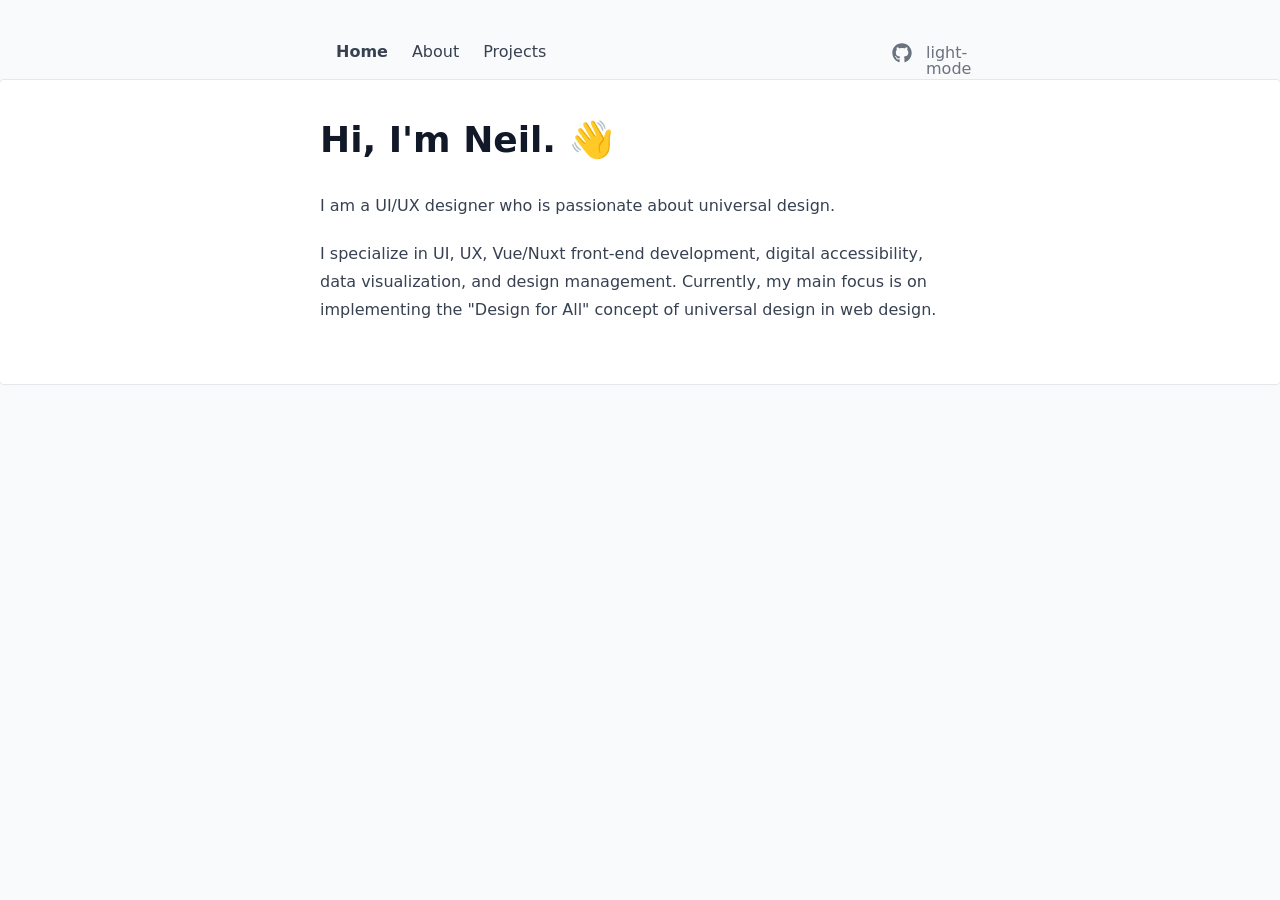
==== commit 3c51cb33: "Deploying to gh-pages from @ Neil-Lin/portfolio-by-nuxt-studio@efa98190934ff5f1bdd2319d7715149475ec8" ====
--- a/index.html
+++ b/index.html
@@ -2,33 +2,33 @@
 <meta name="viewport" content="width=device-width, initial-scale=1">
 <title>Hi, I&#x27;m Neil. 👋</title>
 <style>*,::backdrop,:after,:before{--tw-border-spacing-x:0;--tw-border-spacing-y:0;--tw-translate-x:0;--tw-translate-y:0;--tw-rotate:0;--tw-skew-x:0;--tw-skew-y:0;--tw-scale-x:1;--tw-scale-y:1;--tw-pan-x: ;--tw-pan-y: ;--tw-pinch-zoom: ;--tw-scroll-snap-strictness:proximity;--tw-gradient-from-position: ;--tw-gradient-via-position: ;--tw-gradient-to-position: ;--tw-ordinal: ;--tw-slashed-zero: ;--tw-numeric-figure: ;--tw-numeric-spacing: ;--tw-numeric-fraction: ;--tw-ring-inset: ;--tw-ring-offset-width:0px;--tw-ring-offset-color:#fff;--tw-ring-color:#3b82f680;--tw-ring-offset-shadow:0 0 #0000;--tw-ring-shadow:0 0 #0000;--tw-shadow:0 0 #0000;--tw-shadow-colored:0 0 #0000;--tw-blur: ;--tw-brightness: ;--tw-contrast: ;--tw-grayscale: ;--tw-hue-rotate: ;--tw-invert: ;--tw-saturate: ;--tw-sepia: ;--tw-drop-shadow: ;--tw-backdrop-blur: ;--tw-backdrop-brightness: ;--tw-backdrop-contrast: ;--tw-backdrop-grayscale: ;--tw-backdrop-hue-rotate: ;--tw-backdrop-invert: ;--tw-backdrop-opacity: ;--tw-backdrop-saturate: ;--tw-backdrop-sepia: ;--tw-contain-size: ;--tw-contain-layout: ;--tw-contain-paint: ;--tw-contain-style: }/*! tailwindcss v3.4.13 | MIT License | https://tailwindcss.com*/*,:after,:before{border:0 solid #e5e7eb;box-sizing:border-box}:after,:before{--tw-content:""}:host,html{line-height:1.5;-webkit-text-size-adjust:100%;font-family:ui-sans-serif,system-ui,sans-serif,Apple Color Emoji,Segoe UI Emoji,Segoe UI Symbol,Noto Color Emoji;font-feature-settings:normal;font-variation-settings:normal;tab-size:4;-webkit-tap-highlight-color:transparent}body{line-height:inherit;margin:0}hr{border-top-width:1px;color:inherit;height:0}abbr:where([title]){-webkit-text-decoration:underline dotted;text-decoration:underline dotted}h1,h2,h3,h4,h5,h6{font-size:inherit;font-weight:inherit}a{color:inherit;text-decoration:inherit}b,strong{font-weight:bolder}code,kbd,pre,samp{font-family:ui-monospace,SFMono-Regular,Menlo,Monaco,Consolas,Liberation Mono,Courier New,monospace;font-feature-settings:normal;font-size:1em;font-variation-settings:normal}small{font-size:80%}sub,sup{font-size:75%;line-height:0;position:relative;vertical-align:initial}sub{bottom:-.25em}sup{top:-.5em}table{border-collapse:collapse;border-color:inherit;text-indent:0}button,input,optgroup,select,textarea{color:inherit;font-family:inherit;font-feature-settings:inherit;font-size:100%;font-variation-settings:inherit;font-weight:inherit;letter-spacing:inherit;line-height:inherit;margin:0;padding:0}button,select{text-transform:none}button,input:where([type=button]),input:where([type=reset]),input:where([type=submit]){-webkit-appearance:button;background-color:initial;background-image:none}:-moz-focusring{outline:auto}:-moz-ui-invalid{box-shadow:none}progress{vertical-align:initial}::-webkit-inner-spin-button,::-webkit-outer-spin-button{height:auto}[type=search]{-webkit-appearance:textfield;outline-offset:-2px}::-webkit-search-decoration{-webkit-appearance:none}::-webkit-file-upload-button{-webkit-appearance:button;font:inherit}summary{display:list-item}blockquote,dd,dl,figure,h1,h2,h3,h4,h5,h6,hr,p,pre{margin:0}fieldset{margin:0}fieldset,legend{padding:0}menu,ol,ul{list-style:none;margin:0;padding:0}dialog{padding:0}textarea{resize:vertical}input::placeholder,textarea::placeholder{color:#9ca3af;opacity:1}[role=button],button{cursor:pointer}:disabled{cursor:default}audio,canvas,embed,iframe,img,object,svg,video{display:block;vertical-align:middle}img,video{height:auto;max-width:100%}[hidden]{display:none}.prose{color:var(--tw-prose-body);max-width:65ch}.prose :where(p):not(:where([class~=not-prose],[class~=not-prose] *)){margin-bottom:1.25em;margin-top:1.25em}.prose :where([class~=lead]):not(:where([class~=not-prose],[class~=not-prose] *)){color:var(--tw-prose-lead);font-size:1.25em;line-height:1.6;margin-bottom:1.2em;margin-top:1.2em}.prose :where(a):not(:where([class~=not-prose],[class~=not-prose] *)){color:var(--tw-prose-links);font-weight:500;text-decoration:underline}.prose :where(strong):not(:where([class~=not-prose],[class~=not-prose] *)){color:var(--tw-prose-bold);font-weight:600}.prose :where(a strong):not(:where([class~=not-prose],[class~=not-prose] *)){color:inherit}.prose :where(blockquote strong):not(:where([class~=not-prose],[class~=not-prose] *)){color:inherit}.prose :where(thead th strong):not(:where([class~=not-prose],[class~=not-prose] *)){color:inherit}.prose :where(ol):not(:where([class~=not-prose],[class~=not-prose] *)){list-style-type:decimal;margin-bottom:1.25em;margin-top:1.25em;padding-inline-start:1.625em}.prose :where(ol[type=A]):not(:where([class~=not-prose],[class~=not-prose] *)){list-style-type:upper-alpha}.prose :where(ol[type=a]):not(:where([class~=not-prose],[class~=not-prose] *)){list-style-type:lower-alpha}.prose :where(ol[type=A s]):not(:where([class~=not-prose],[class~=not-prose] *)){list-style-type:upper-alpha}.prose :where(ol[type=a s]):not(:where([class~=not-prose],[class~=not-prose] *)){list-style-type:lower-alpha}.prose :where(ol[type=I]):not(:where([class~=not-prose],[class~=not-prose] *)){list-style-type:upper-roman}.prose :where(ol[type=i]):not(:where([class~=not-prose],[class~=not-prose] *)){list-style-type:lower-roman}.prose :where(ol[type=I s]):not(:where([class~=not-prose],[class~=not-prose] *)){list-style-type:upper-roman}.prose :where(ol[type=i s]):not(:where([class~=not-prose],[class~=not-prose] *)){list-style-type:lower-roman}.prose :where(ol[type="1"]):not(:where([class~=not-prose],[class~=not-prose] *)){list-style-type:decimal}.prose :where(ul):not(:where([class~=not-prose],[class~=not-prose] *)){list-style-type:disc;margin-bottom:1.25em;margin-top:1.25em;padding-inline-start:1.625em}.prose :where(ol>li):not(:where([class~=not-prose],[class~=not-prose] *))::marker{color:var(--tw-prose-counters);font-weight:400}.prose :where(ul>li):not(:where([class~=not-prose],[class~=not-prose] *))::marker{color:var(--tw-prose-bullets)}.prose :where(dt):not(:where([class~=not-prose],[class~=not-prose] *)){color:var(--tw-prose-headings);font-weight:600;margin-top:1.25em}.prose :where(hr):not(:where([class~=not-prose],[class~=not-prose] *)){border-color:var(--tw-prose-hr);border-top-width:1px;margin-bottom:3em;margin-top:3em}.prose :where(blockquote):not(:where([class~=not-prose],[class~=not-prose] *)){border-inline-start-color:var(--tw-prose-quote-borders);border-inline-start-width:.25rem;color:var(--tw-prose-quotes);font-style:italic;font-weight:500;margin-bottom:1.6em;margin-top:1.6em;padding-inline-start:1em;quotes:"\201C""\201D""\2018""\2019"}.prose :where(blockquote p:first-of-type):not(:where([class~=not-prose],[class~=not-prose] *)):before{content:open-quote}.prose :where(blockquote p:last-of-type):not(:where([class~=not-prose],[class~=not-prose] *)):after{content:close-quote}.prose :where(h1):not(:where([class~=not-prose],[class~=not-prose] *)){color:var(--tw-prose-headings);font-size:2.25em;font-weight:800;line-height:1.1111111;margin-bottom:.8888889em;margin-top:0}.prose :where(h1 strong):not(:where([class~=not-prose],[class~=not-prose] *)){color:inherit;font-weight:900}.prose :where(h2):not(:where([class~=not-prose],[class~=not-prose] *)){color:var(--tw-prose-headings);font-size:1.5em;font-weight:700;line-height:1.3333333;margin-bottom:1em;margin-top:2em}.prose :where(h2 strong):not(:where([class~=not-prose],[class~=not-prose] *)){color:inherit;font-weight:800}.prose :where(h3):not(:where([class~=not-prose],[class~=not-prose] *)){color:var(--tw-prose-headings);font-size:1.25em;font-weight:600;line-height:1.6;margin-bottom:.6em;margin-top:1.6em}.prose :where(h3 strong):not(:where([class~=not-prose],[class~=not-prose] *)){color:inherit;font-weight:700}.prose :where(h4):not(:where([class~=not-prose],[class~=not-prose] *)){color:var(--tw-prose-headings);font-weight:600;line-height:1.5;margin-bottom:.5em;margin-top:1.5em}.prose :where(h4 strong):not(:where([class~=not-prose],[class~=not-prose] *)){color:inherit;font-weight:700}.prose :where(img):not(:where([class~=not-prose],[class~=not-prose] *)){margin-bottom:2em;margin-top:2em}.prose :where(picture):not(:where([class~=not-prose],[class~=not-prose] *)){display:block;margin-bottom:2em;margin-top:2em}.prose :where(video):not(:where([class~=not-prose],[class~=not-prose] *)){margin-bottom:2em;margin-top:2em}.prose :where(kbd):not(:where([class~=not-prose],[class~=not-prose] *)){border-radius:.3125rem;box-shadow:0 0 0 1px rgb(var(--tw-prose-kbd-shadows)/10%),0 3px 0 rgb(var(--tw-prose-kbd-shadows)/10%);color:var(--tw-prose-kbd);font-family:inherit;font-size:.875em;font-weight:500;padding-inline-end:.375em;padding-bottom:.1875em;padding-top:.1875em;padding-inline-start:.375em}.prose :where(code):not(:where([class~=not-prose],[class~=not-prose] *)){color:var(--tw-prose-code);font-size:.875em;font-weight:600}.prose :where(code):not(:where([class~=not-prose],[class~=not-prose] *)):before{content:"`"}.prose :where(code):not(:where([class~=not-prose],[class~=not-prose] *)):after{content:"`"}.prose :where(a code):not(:where([class~=not-prose],[class~=not-prose] *)){color:inherit}.prose :where(h1 code):not(:where([class~=not-prose],[class~=not-prose] *)){color:inherit}.prose :where(h2 code):not(:where([class~=not-prose],[class~=not-prose] *)){color:inherit;font-size:.875em}.prose :where(h3 code):not(:where([class~=not-prose],[class~=not-prose] *)){color:inherit;font-size:.9em}.prose :where(h4 code):not(:where([class~=not-prose],[class~=not-prose] *)){color:inherit}.prose :where(blockquote code):not(:where([class~=not-prose],[class~=not-prose] *)){color:inherit}.prose :where(thead th code):not(:where([class~=not-prose],[class~=not-prose] *)){color:inherit}.prose :where(pre):not(:where([class~=not-prose],[class~=not-prose] *)){background-color:var(--tw-prose-pre-bg);border-radius:.375rem;color:var(--tw-prose-pre-code);font-size:.875em;font-weight:400;line-height:1.7142857;margin-bottom:1.7142857em;margin-top:1.7142857em;overflow-x:auto;padding-inline-end:1.1428571em;padding-bottom:.8571429em;padding-top:.8571429em;padding-inline-start:1.1428571em}.prose :where(pre code):not(:where([class~=not-prose],[class~=not-prose] *)){background-color:initial;border-radius:0;border-width:0;color:inherit;font-family:inherit;font-size:inherit;font-weight:inherit;line-height:inherit;padding:0}.prose :where(pre code):not(:where([class~=not-prose],[class~=not-prose] *)):before{content:none}.prose :where(pre code):not(:where([class~=not-prose],[class~=not-prose] *)):after{content:none}.prose :where(table):not(:where([class~=not-prose],[class~=not-prose] *)){font-size:.875em;line-height:1.7142857;margin-bottom:2em;margin-top:2em;table-layout:auto;width:100%}.prose :where(thead):not(:where([class~=not-prose],[class~=not-prose] *)){border-bottom-color:var(--tw-prose-th-borders);border-bottom-width:1px}.prose :where(thead th):not(:where([class~=not-prose],[class~=not-prose] *)){color:var(--tw-prose-headings);font-weight:600;padding-inline-end:.5714286em;padding-bottom:.5714286em;padding-inline-start:.5714286em;vertical-align:bottom}.prose :where(tbody tr):not(:where([class~=not-prose],[class~=not-prose] *)){border-bottom-color:var(--tw-prose-td-borders);border-bottom-width:1px}.prose :where(tbody tr:last-child):not(:where([class~=not-prose],[class~=not-prose] *)){border-bottom-width:0}.prose :where(tbody td):not(:where([class~=not-prose],[class~=not-prose] *)){vertical-align:initial}.prose :where(tfoot):not(:where([class~=not-prose],[class~=not-prose] *)){border-top-color:var(--tw-prose-th-borders);border-top-width:1px}.prose :where(tfoot td):not(:where([class~=not-prose],[class~=not-prose] *)){vertical-align:top}.prose :where(th,td):not(:where([class~=not-prose],[class~=not-prose] *)){text-align:start}.prose :where(figure>*):not(:where([class~=not-prose],[class~=not-prose] *)){margin-bottom:0;margin-top:0}.prose :where(figcaption):not(:where([class~=not-prose],[class~=not-prose] *)){color:var(--tw-prose-captions);font-size:.875em;line-height:1.4285714;margin-top:.8571429em}.prose{--tw-prose-body:#374151;--tw-prose-headings:#111827;--tw-prose-lead:#4b5563;--tw-prose-links:#111827;--tw-prose-bold:#111827;--tw-prose-counters:#6b7280;--tw-prose-bullets:#d1d5db;--tw-prose-hr:#e5e7eb;--tw-prose-quotes:#111827;--tw-prose-quote-borders:#e5e7eb;--tw-prose-captions:#6b7280;--tw-prose-kbd:#111827;--tw-prose-kbd-shadows:17 24 39;--tw-prose-code:#111827;--tw-prose-pre-code:#e5e7eb;--tw-prose-pre-bg:#1f2937;--tw-prose-th-borders:#d1d5db;--tw-prose-td-borders:#e5e7eb;--tw-prose-invert-body:#d1d5db;--tw-prose-invert-headings:#fff;--tw-prose-invert-lead:#9ca3af;--tw-prose-invert-links:#fff;--tw-prose-invert-bold:#fff;--tw-prose-invert-counters:#9ca3af;--tw-prose-invert-bullets:#4b5563;--tw-prose-invert-hr:#374151;--tw-prose-invert-quotes:#f3f4f6;--tw-prose-invert-quote-borders:#374151;--tw-prose-invert-captions:#9ca3af;--tw-prose-invert-kbd:#fff;--tw-prose-invert-kbd-shadows:255 255 255;--tw-prose-invert-code:#fff;--tw-prose-invert-pre-code:#d1d5db;--tw-prose-invert-pre-bg:#00000080;--tw-prose-invert-th-borders:#4b5563;--tw-prose-invert-td-borders:#374151;font-size:1rem;line-height:1.75}.prose :where(picture>img):not(:where([class~=not-prose],[class~=not-prose] *)){margin-bottom:0;margin-top:0}.prose :where(li):not(:where([class~=not-prose],[class~=not-prose] *)){margin-bottom:.5em;margin-top:.5em}.prose :where(ol>li):not(:where([class~=not-prose],[class~=not-prose] *)){padding-inline-start:.375em}.prose :where(ul>li):not(:where([class~=not-prose],[class~=not-prose] *)){padding-inline-start:.375em}.prose :where(.prose>ul>li p):not(:where([class~=not-prose],[class~=not-prose] *)){margin-bottom:.75em;margin-top:.75em}.prose :where(.prose>ul>li>p:first-child):not(:where([class~=not-prose],[class~=not-prose] *)){margin-top:1.25em}.prose :where(.prose>ul>li>p:last-child):not(:where([class~=not-prose],[class~=not-prose] *)){margin-bottom:1.25em}.prose :where(.prose>ol>li>p:first-child):not(:where([class~=not-prose],[class~=not-prose] *)){margin-top:1.25em}.prose :where(.prose>ol>li>p:last-child):not(:where([class~=not-prose],[class~=not-prose] *)){margin-bottom:1.25em}.prose :where(ul ul,ul ol,ol ul,ol ol):not(:where([class~=not-prose],[class~=not-prose] *)){margin-bottom:.75em;margin-top:.75em}.prose :where(dl):not(:where([class~=not-prose],[class~=not-prose] *)){margin-bottom:1.25em;margin-top:1.25em}.prose :where(dd):not(:where([class~=not-prose],[class~=not-prose] *)){margin-top:.5em;padding-inline-start:1.625em}.prose :where(hr+*):not(:where([class~=not-prose],[class~=not-prose] *)){margin-top:0}.prose :where(h2+*):not(:where([class~=not-prose],[class~=not-prose] *)){margin-top:0}.prose :where(h3+*):not(:where([class~=not-prose],[class~=not-prose] *)){margin-top:0}.prose :where(h4+*):not(:where([class~=not-prose],[class~=not-prose] *)){margin-top:0}.prose :where(thead th:first-child):not(:where([class~=not-prose],[class~=not-prose] *)){padding-inline-start:0}.prose :where(thead th:last-child):not(:where([class~=not-prose],[class~=not-prose] *)){padding-inline-end:0}.prose :where(tbody td,tfoot td):not(:where([class~=not-prose],[class~=not-prose] *)){padding-inline-end:.5714286em;padding-bottom:.5714286em;padding-top:.5714286em;padding-inline-start:.5714286em}.prose :where(tbody td:first-child,tfoot td:first-child):not(:where([class~=not-prose],[class~=not-prose] *)){padding-inline-start:0}.prose :where(tbody td:last-child,tfoot td:last-child):not(:where([class~=not-prose],[class~=not-prose] *)){padding-inline-end:0}.prose :where(figure):not(:where([class~=not-prose],[class~=not-prose] *)){margin-bottom:2em;margin-top:2em}.prose :where(.prose>:first-child):not(:where([class~=not-prose],[class~=not-prose] *)){margin-top:0}.prose :where(.prose>:last-child):not(:where([class~=not-prose],[class~=not-prose] *)){margin-bottom:0}.sr-only{height:1px;margin:-1px;overflow:hidden;padding:0;position:absolute;width:1px;clip:rect(0,0,0,0);border-width:0;white-space:nowrap}.m-auto{margin:auto}.mx-auto{margin-left:auto;margin-right:auto}.mr-6{margin-right:1.5rem}.block{display:block}.inline-block{display:inline-block}.flex{display:flex}.inline-flex{display:inline-flex}.h-4{height:1rem}.h-5{height:1.25rem}.w-4{width:1rem}.w-5{width:1.25rem}.max-w-2xl{max-width:42rem}.max-w-full{max-width:100%}.max-w-none{max-width:none}.items-center{align-items:center}.justify-between{justify-content:space-between}.gap-1{gap:.25rem}.space-x-3>:not([hidden])~:not([hidden]){--tw-space-x-reverse:0;margin-left:calc(.75rem*(1 - var(--tw-space-x-reverse)));margin-right:calc(.75rem*var(--tw-space-x-reverse))}.overflow-x-auto{overflow-x:auto}.rounded{border-radius:.25rem}.bg-gray-50{--tw-bg-opacity:1;background-color:rgb(249 250 251/var(--tw-bg-opacity))}.bg-gray-800{--tw-bg-opacity:1;background-color:rgb(31 41 55/var(--tw-bg-opacity))}.bg-white{--tw-bg-opacity:1;background-color:rgb(255 255 255/var(--tw-bg-opacity))}.px-3{padding-left:.75rem;padding-right:.75rem}.px-4{padding-left:1rem;padding-right:1rem}.py-1{padding-bottom:.25rem;padding-top:.25rem}.py-10{padding-bottom:2.5rem;padding-top:2.5rem}.py-4{padding-bottom:1rem;padding-top:1rem}.text-2xl{font-size:1.5rem;line-height:2rem}.font-bold{font-weight:700}.text-black{--tw-text-opacity:1;color:rgb(0 0 0/var(--tw-text-opacity))}.text-gray-500{--tw-text-opacity:1;color:rgb(107 114 128/var(--tw-text-opacity))}.text-gray-700{--tw-text-opacity:1;color:rgb(55 65 81/var(--tw-text-opacity))}.text-white{--tw-text-opacity:1;color:rgb(255 255 255/var(--tw-text-opacity))}.no-underline{text-decoration-line:none}.ring-1{--tw-ring-offset-shadow:var(--tw-ring-inset) 0 0 0 var(--tw-ring-offset-width) var(--tw-ring-offset-color);--tw-ring-shadow:var(--tw-ring-inset) 0 0 0 calc(1px + var(--tw-ring-offset-width)) var(--tw-ring-color);box-shadow:var(--tw-ring-offset-shadow),var(--tw-ring-shadow),var(--tw-shadow,0 0 #0000)}.ring-gray-200{--tw-ring-opacity:1;--tw-ring-color:rgb(229 231 235/var(--tw-ring-opacity))}.transition{transition-duration:.15s;transition-property:color,background-color,border-color,text-decoration-color,fill,stroke,opacity,box-shadow,transform,filter,-webkit-backdrop-filter;transition-property:color,background-color,border-color,text-decoration-color,fill,stroke,opacity,box-shadow,transform,filter,backdrop-filter;transition-property:color,background-color,border-color,text-decoration-color,fill,stroke,opacity,box-shadow,transform,filter,backdrop-filter,-webkit-backdrop-filter;transition-timing-function:cubic-bezier(.4,0,.2,1)}.dark\:prose-invert:is(.dark *){--tw-prose-body:var(--tw-prose-invert-body);--tw-prose-headings:var(--tw-prose-invert-headings);--tw-prose-lead:var(--tw-prose-invert-lead);--tw-prose-links:var(--tw-prose-invert-links);--tw-prose-bold:var(--tw-prose-invert-bold);--tw-prose-counters:var(--tw-prose-invert-counters);--tw-prose-bullets:var(--tw-prose-invert-bullets);--tw-prose-hr:var(--tw-prose-invert-hr);--tw-prose-quotes:var(--tw-prose-invert-quotes);--tw-prose-quote-borders:var(--tw-prose-invert-quote-borders);--tw-prose-captions:var(--tw-prose-invert-captions);--tw-prose-kbd:var(--tw-prose-invert-kbd);--tw-prose-kbd-shadows:var(--tw-prose-invert-kbd-shadows);--tw-prose-code:var(--tw-prose-invert-code);--tw-prose-pre-code:var(--tw-prose-invert-pre-code);--tw-prose-pre-bg:var(--tw-prose-invert-pre-bg);--tw-prose-th-borders:var(--tw-prose-invert-th-borders);--tw-prose-td-borders:var(--tw-prose-invert-td-borders)}.hover\:text-gray-700:hover{--tw-text-opacity:1;color:rgb(55 65 81/var(--tw-text-opacity))}.prose-a\:border-b :is(:where(a):not(:where([class~=not-prose],[class~=not-prose] *))){border-bottom-width:1px}.prose-a\:border-dashed :is(:where(a):not(:where([class~=not-prose],[class~=not-prose] *))){border-style:dashed}.prose-a\:font-normal :is(:where(a):not(:where([class~=not-prose],[class~=not-prose] *))){font-weight:400}.prose-a\:no-underline :is(:where(a):not(:where([class~=not-prose],[class~=not-prose] *))){text-decoration-line:none}.hover\:prose-a\:border-solid :is(:where(a):not(:where([class~=not-prose],[class~=not-prose] *))):hover{border-style:solid}.hover\:prose-a\:border-primary-400 :is(:where(a):not(:where([class~=not-prose],[class~=not-prose] *))):hover{--tw-border-opacity:1;border-color:rgb(52 211 153/var(--tw-border-opacity))}.hover\:prose-a\:text-primary-400 :is(:where(a):not(:where([class~=not-prose],[class~=not-prose] *))):hover{--tw-text-opacity:1;color:rgb(52 211 153/var(--tw-text-opacity))}.prose-pre\:bg-gray-100 :is(:where(pre):not(:where([class~=not-prose],[class~=not-prose] *))){--tw-bg-opacity:1;background-color:rgb(243 244 246/var(--tw-bg-opacity))}.dark\:bg-gray-200:is(.dark *){--tw-bg-opacity:1;background-color:rgb(229 231 235/var(--tw-bg-opacity))}.dark\:bg-gray-800:is(.dark *){--tw-bg-opacity:1;background-color:rgb(31 41 55/var(--tw-bg-opacity))}.dark\:bg-gray-900:is(.dark *){--tw-bg-opacity:1;background-color:rgb(17 24 39/var(--tw-bg-opacity))}.dark\:text-gray-100:is(.dark *){--tw-text-opacity:1;color:rgb(243 244 246/var(--tw-text-opacity))}.dark\:text-gray-200:is(.dark *){--tw-text-opacity:1;color:rgb(229 231 235/var(--tw-text-opacity))}.dark\:text-gray-300:is(.dark *){--tw-text-opacity:1;color:rgb(209 213 219/var(--tw-text-opacity))}.dark\:text-gray-950:is(.dark *){--tw-text-opacity:1;color:rgb(3 7 18/var(--tw-text-opacity))}.dark\:ring-gray-700:is(.dark *){--tw-ring-opacity:1;--tw-ring-color:rgb(55 65 81/var(--tw-ring-opacity))}.dark\:hover\:text-gray-300:hover:is(.dark *){--tw-text-opacity:1;color:rgb(209 213 219/var(--tw-text-opacity))}.dark\:prose-pre\:bg-gray-900 :is(:where(pre):not(:where([class~=not-prose],[class~=not-prose] *))):is(.dark *){--tw-bg-opacity:1;background-color:rgb(17 24 39/var(--tw-bg-opacity))}@media (min-width:640px){.sm\:rounded{border-radius:.25rem}.sm\:rounded-lg{border-radius:.5rem}.sm\:px-8{padding-left:2rem;padding-right:2rem}.sm\:pb-10{padding-bottom:2.5rem}.sm\:pt-6{padding-top:1.5rem}.sm\:shadow{--tw-shadow:0 1px 3px 0 #0000001a,0 1px 2px -1px #0000001a;--tw-shadow-colored:0 1px 3px 0 var(--tw-shadow-color),0 1px 2px -1px var(--tw-shadow-color);box-shadow:var(--tw-ring-offset-shadow,0 0 #0000),var(--tw-ring-shadow,0 0 #0000),var(--tw-shadow)}}</style>
-<style>.icon[data-v-9181f316]{display:inline-block;vertical-align:middle}</style>
+<style>.icon[data-v-55114634]{display:inline-block;vertical-align:middle}</style>
 <style>body{--tw-bg-opacity:1;background-color:rgb(249 250 251/var(--tw-bg-opacity));--tw-text-opacity:1;color:rgb(0 0 0/var(--tw-text-opacity))}body:is(.dark *){--tw-bg-opacity:1;background-color:rgb(17 24 39/var(--tw-bg-opacity));--tw-text-opacity:1;color:rgb(255 255 255/var(--tw-text-opacity))}</style>
-<link rel="stylesheet" href="/_nuxt/entry.BIp97Nng.css">
-<link rel="preload" as="fetch" crossorigin="anonymous" href="/_payload.json?b4035cc7-85b1-412d-b152-ed40c10ed526">
-<link rel="modulepreload" as="script" crossorigin href="/_nuxt/CAwdhdBh.js">
-<link rel="modulepreload" as="script" crossorigin href="/_nuxt/BmnG3mPv.js">
-<link rel="modulepreload" as="script" crossorigin href="/_nuxt/BOZ4ujKj.js">
-<link rel="modulepreload" as="script" crossorigin href="/_nuxt/CsSV_k6U.js">
-<link rel="modulepreload" as="script" crossorigin href="/_nuxt/COnKYKJm.js">
+<link rel="stylesheet" href="/_nuxt/entry.CEVXlidy.css">
+<link rel="preload" as="fetch" crossorigin="anonymous" href="/_payload.json?1e99f535-484c-4b35-b152-62d84a82bf81">
+<link rel="modulepreload" as="script" crossorigin href="/_nuxt/SameeU65.js">
+<link rel="modulepreload" as="script" crossorigin href="/_nuxt/P8Z5db4U.js">
+<link rel="modulepreload" as="script" crossorigin href="/_nuxt/BuXyBxKU.js">
+<link rel="modulepreload" as="script" crossorigin href="/_nuxt/DScxmjPm.js">
+<link rel="modulepreload" as="script" crossorigin href="/_nuxt/BHuYTHBV.js">
 <link rel="modulepreload" as="script" crossorigin href="/_nuxt/Dnd51l0P.js">
-<link rel="modulepreload" as="script" crossorigin href="/_nuxt/BU7KAc3N.js">
-<link rel="modulepreload" as="script" crossorigin href="/_nuxt/Be0UT8fZ.js">
-<link rel="modulepreload" as="script" crossorigin href="/_nuxt/GRjo62Ug.js">
-<link rel="modulepreload" as="script" crossorigin href="/_nuxt/CJvYBgZd.js">
-<link rel="modulepreload" as="script" crossorigin href="/_nuxt/RaP273j8.js">
-<link rel="modulepreload" as="script" crossorigin href="/_nuxt/rYXwxFDf.js">
-<link rel="modulepreload" as="script" crossorigin href="/_nuxt/C9LfwMBI.js">
-<link rel="prefetch" as="script" crossorigin href="/_nuxt/DKuv7h42.js">
-<link rel="prefetch" as="script" crossorigin href="/_nuxt/B48cn2a2.js">
+<link rel="modulepreload" as="script" crossorigin href="/_nuxt/CpPZaLPQ.js">
+<link rel="modulepreload" as="script" crossorigin href="/_nuxt/3yeYiHHD.js">
+<link rel="modulepreload" as="script" crossorigin href="/_nuxt/D9r7_8ZM.js">
+<link rel="modulepreload" as="script" crossorigin href="/_nuxt/DgLtmTEU.js">
+<link rel="modulepreload" as="script" crossorigin href="/_nuxt/rom9byBf.js">
+<link rel="modulepreload" as="script" crossorigin href="/_nuxt/QRkGX--8.js">
+<link rel="modulepreload" as="script" crossorigin href="/_nuxt/BPX5yY5O.js">
+<link rel="prefetch" as="script" crossorigin href="/_nuxt/BPuJf-TV.js">
+<link rel="prefetch" as="script" crossorigin href="/_nuxt/BhYUXKsP.js">
 <link rel="prefetch" as="style" crossorigin href="/_nuxt/useStudio.DQTJeWrd.css">
-<link rel="prefetch" as="script" crossorigin href="/_nuxt/CEdxk2mQ.js">
-<link rel="prefetch" as="script" crossorigin href="/_nuxt/jDgH8YNu.js">
-<link rel="prefetch" as="script" crossorigin href="/_nuxt/BaZdeo0-.js">
-<meta content="/cover.jpg" property="og:image">
+<link rel="prefetch" as="script" crossorigin href="/_nuxt/CBtPjEb7.js">
+<link rel="prefetch" as="script" crossorigin href="/_nuxt/D6jdWDlz.js">
+<link rel="prefetch" as="script" crossorigin href="/_nuxt/dh5QazWe.js">
+<meta content="/social-image.png" property="og:image">
 <meta name="twitter:card" content="summary_large_image">
 <meta property="og:title" content="Hi, I'm Neil. 👋">
 <meta name="description" content="I am a UI/UX designer who is passionate about universal design.">
 <meta property="og:description" content="I am a UI/UX designer who is passionate about universal design.">
-<script type="module" src="/_nuxt/CAwdhdBh.js" crossorigin></script><script>"use strict";(()=>{const t=window,e=document.documentElement,c=["dark","light"],n=getStorageValue("localStorage","nuxt-color-mode")||"system";let i=n==="system"?u():n;const r=e.getAttribute("data-color-mode-forced");r&&(i=r),l(i),t["__NUXT_COLOR_MODE__"]={preference:n,value:i,getColorScheme:u,addColorScheme:l,removeColorScheme:d};function l(o){const s=""+o+"",a="";e.classList?e.classList.add(s):e.className+=" "+s,a&&e.setAttribute("data-"+a,o)}function d(o){const s=""+o+"",a="";e.classList?e.classList.remove(s):e.className=e.className.replace(new RegExp(s,"g"),""),a&&e.removeAttribute("data-"+a)}function f(o){return t.matchMedia("(prefers-color-scheme"+o+")")}function u(){if(t.matchMedia&&f("").media!=="not all"){for(const o of c)if(f(":"+o).matches)return o}return"light"}})();function getStorageValue(t,e){switch(t){case"localStorage":return window.localStorage.getItem(e);case"sessionStorage":return window.sessionStorage.getItem(e);case"cookie":return getCookie(e);default:return null}}function getCookie(t){const c=("; "+window.document.cookie).split("; "+t+"=");if(c.length===2)return c.pop()?.split(";").shift()}</script></head><body><div id="__nuxt"><div class="sm:pt-6 sm:pb-10"><!----><!----><!----><div class="nuxt-loading-indicator" style="position:fixed;top:0;right:0;left:0;pointer-events:none;width:auto;height:3px;opacity:0;background:repeating-linear-gradient(to right,#00dc82 0%,#34cdfe 50%,#0047e1 100%);background-size:Infinity% auto;transform:scaleX(0%);transform-origin:left;transition:transform 0.1s, height 0.4s, opacity 0.4s;z-index:999999;"></div><div class="flex justify-between max-w-2xl px-4 py-4 mx-auto sm:px-8"><div class="text-gray-700 dark:text-gray-200"><!--[--><a aria-current="page" href="/" class="font-bold router-link-exact-active mr-6">Home</a><a href="/about" class="mr-6">About</a><!--]--></div><div class="space-x-3 transition text-gray-500"><!----><a href="https://github.com/https://github.com/Neil-Lin" title="GitHub" class="dark:text-gray-100 hover:text-gray-700 dark:hover:text-gray-300"><svg xmlns="http://www.w3.org/2000/svg" xmlns:xlink="http://www.w3.org/1999/xlink" aria-hidden="true" role="img" class="icon w-5 h-5" style="" width="1em" height="1em" viewBox="0 0 496 512" data-v-9181f316><path fill="currentColor" d="M165.9 397.4c0 2-2.3 3.6-5.2 3.6c-3.3.3-5.6-1.3-5.6-3.6c0-2 2.3-3.6 5.2-3.6c3-.3 5.6 1.3 5.6 3.6m-31.1-4.5c-.7 2 1.3 4.3 4.3 4.9c2.6 1 5.6 0 6.2-2s-1.3-4.3-4.3-5.2c-2.6-.7-5.5.3-6.2 2.3m44.2-1.7c-2.9.7-4.9 2.6-4.6 4.9c.3 2 2.9 3.3 5.9 2.6c2.9-.7 4.9-2.6 4.6-4.6c-.3-1.9-3-3.2-5.9-2.9M244.8 8C106.1 8 0 113.3 0 252c0 110.9 69.8 205.8 169.5 239.2c12.8 2.3 17.3-5.6 17.3-12.1c0-6.2-.3-40.4-.3-61.4c0 0-70 15-84.7-29.8c0 0-11.4-29.1-27.8-36.6c0 0-22.9-15.7 1.6-15.4c0 0 24.9 2 38.6 25.8c21.9 38.6 58.6 27.5 72.9 20.9c2.3-16 8.8-27.1 16-33.7c-55.9-6.2-112.3-14.3-112.3-110.5c0-27.5 7.6-41.3 23.6-58.9c-2.6-6.5-11.1-33.3 2.6-67.9c20.9-6.5 69 27 69 27c20-5.6 41.5-8.5 62.8-8.5s42.8 2.9 62.8 8.5c0 0 48.1-33.6 69-27c13.7 34.7 5.2 61.4 2.6 67.9c16 17.7 25.8 31.5 25.8 58.9c0 96.5-58.9 104.2-114.8 110.5c9.2 7.9 17 22.9 17 46.4c0 33.7-.3 75.4-.3 83.6c0 6.5 4.6 14.4 17.3 12.1C428.2 457.8 496 362.9 496 252C496 113.3 383.5 8 244.8 8M97.2 352.9c-1.3 1-1 3.3.7 5.2c1.6 1.6 3.9 2.3 5.2 1c1.3-1 1-3.3-.7-5.2c-1.6-1.6-3.9-2.3-5.2-1m-10.8-8.1c-.7 1.3.3 2.9 2.3 3.9c1.6 1 3.6.7 4.3-.7c.7-1.3-.3-2.9-2.3-3.9c-2-.6-3.6-.3-4.3.7m32.4 35.6c-1.6 1.3-1 4.3 1.3 6.2c2.3 2.3 5.2 2.6 6.5 1c1.3-1.3.7-4.3-1.3-6.2c-2.2-2.3-5.2-2.6-6.5-1m-11.4-14.7c-1.6 1-1.6 3.6 0 5.9s4.3 3.3 5.6 2.3c1.6-1.3 1.6-3.9 0-6.2c-1.4-2.3-4-3.3-5.6-2"/></svg></a><!----><button aria-label="Color Mode" class="inline-block w-5 dark:text-gray-100 hover:text-gray-700 dark:hover:text-gray-300"><span>...</span></button></div></div><!--[--><div class="document-driven-page"><div class="py-10 m-auto bg-white sm:px-8 ring-1 ring-gray-200 dark:ring-gray-700 dark:bg-gray-800 sm:rounded"><main class="max-w-2xl px-4 mx-auto prose dark:prose-invert prose-pre:bg-gray-100 dark:prose-pre:bg-gray-900 hover:prose-a:text-primary-400 prose-a:font-normal prose-a:no-underline prose-a:border-dashed prose-a:border-b hover:prose-a:border-solid hover:prose-a:border-primary-400"><!--[--><div><h1 id="hi-im-neil"><!--[-->Hi, <strong><!--[-->I&#39;m Neil. 👋<!--]--></strong><!--]--></h1><p><!--[-->I am a UI/UX designer who is passionate about universal design.<!--]--></p><p><!--[-->I specialize in UI, UX, Vue/Nuxt front-end development, digital accessibility, data visualization, and design management. Currently, my main focus is on implementing the &quot;Design for All&quot; concept of universal design in web design.<!--]--></p></div><!--]--></main></div></div><!--]--></div></div><div id="teleports"></div><script type="application/json" data-nuxt-data="nuxt-app" data-ssr="true" id="__NUXT_DATA__" data-src="/_payload.json?b4035cc7-85b1-412d-b152-ed40c10ed526">[{"state":1,"once":80,"_errors":81,"serverRendered":5,"path":11,"prerenderedAt":83},["Reactive",2],{"$scolor-mode":3,"$sdd-pages":7,"$sdd-surrounds":55,"$sdd-globals":69,"$sdd-navigation":71,"$sicons":74},{"preference":4,"value":4,"unknown":5,"forced":6},"system",true,false,["ShallowRef",8],["ShallowReactive",9],{"/":10},{"_path":11,"_dir":12,"_draft":6,"_partial":6,"_locale":12,"title":13,"description":14,"navigation":15,"layout":17,"body":18,"_type":49,"_id":50,"_source":51,"_file":52,"_stem":53,"_extension":54},"/","","Hi, I'm Neil. 👋","I am a UI/UX designer who is passionate about universal design.",{"title":16},"Home","full-width",{"type":19,"children":20,"toc":46},"root",[21,36,41],{"type":22,"tag":23,"props":24,"children":26},"element","h1",{"id":25},"hi-im-neil",[27,30],{"type":28,"value":29},"text","Hi, ",{"type":22,"tag":31,"props":32,"children":33},"strong",{},[34],{"type":28,"value":35},"I'm Neil. 👋",{"type":22,"tag":37,"props":38,"children":39},"p",{},[40],{"type":28,"value":14},{"type":22,"tag":37,"props":42,"children":43},{},[44],{"type":28,"value":45},"I specialize in UI, UX, Vue/Nuxt front-end development, digital accessibility, data visualization, and design management. Currently, my main focus is on implementing the \"Design for All\" concept of universal design in web design.",{"title":12,"searchDepth":47,"depth":47,"links":48},2,[],"markdown","content:1.index.md","content","1.index.md","1.index","md",["ShallowRef",56],["ShallowReactive",57],{"/":58},[59,60],null,{"_path":61,"_dir":12,"_draft":6,"_partial":6,"_locale":12,"title":62,"description":12,"navigation":63,"layout":17,"head":64,"_type":49,"_id":66,"_source":51,"_file":67,"_stem":68,"_extension":54},"/about","About",{"title":62},{"description":62,"image":65},"https://fastly.picsum.photos/id/866/536/354.jpg?hmac=tGofDTV7tl2rprappPzKFiZ9vDh5MKj39oa2D--gqhA","content:2.about.md","2.about.md","2.about",["ShallowRef",70],{},[72,73],{"title":16,"_path":11,"layout":17},{"title":62,"_path":61,"layout":17},{"fa-brands:github":75},{"left":76,"top":76,"width":77,"height":78,"rotate":76,"vFlip":6,"hFlip":6,"body":79},0,496,512,"\u003Cpath fill=\"currentColor\" d=\"M165.9 397.4c0 2-2.3 3.6-5.2 3.6c-3.3.3-5.6-1.3-5.6-3.6c0-2 2.3-3.6 5.2-3.6c3-.3 5.6 1.3 5.6 3.6m-31.1-4.5c-.7 2 1.3 4.3 4.3 4.9c2.6 1 5.6 0 6.2-2s-1.3-4.3-4.3-5.2c-2.6-.7-5.5.3-6.2 2.3m44.2-1.7c-2.9.7-4.9 2.6-4.6 4.9c.3 2 2.9 3.3 5.9 2.6c2.9-.7 4.9-2.6 4.6-4.6c-.3-1.9-3-3.2-5.9-2.9M244.8 8C106.1 8 0 113.3 0 252c0 110.9 69.8 205.8 169.5 239.2c12.8 2.3 17.3-5.6 17.3-12.1c0-6.2-.3-40.4-.3-61.4c0 0-70 15-84.7-29.8c0 0-11.4-29.1-27.8-36.6c0 0-22.9-15.7 1.6-15.4c0 0 24.9 2 38.6 25.8c21.9 38.6 58.6 27.5 72.9 20.9c2.3-16 8.8-27.1 16-33.7c-55.9-6.2-112.3-14.3-112.3-110.5c0-27.5 7.6-41.3 23.6-58.9c-2.6-6.5-11.1-33.3 2.6-67.9c20.9-6.5 69 27 69 27c20-5.6 41.5-8.5 62.8-8.5s42.8 2.9 62.8 8.5c0 0 48.1-33.6 69-27c13.7 34.7 5.2 61.4 2.6 67.9c16 17.7 25.8 31.5 25.8 58.9c0 96.5-58.9 104.2-114.8 110.5c9.2 7.9 17 22.9 17 46.4c0 33.7-.3 75.4-.3 83.6c0 6.5 4.6 14.4 17.3 12.1C428.2 457.8 496 362.9 496 252C496 113.3 383.5 8 244.8 8M97.2 352.9c-1.3 1-1 3.3.7 5.2c1.6 1.6 3.9 2.3 5.2 1c1.3-1 1-3.3-.7-5.2c-1.6-1.6-3.9-2.3-5.2-1m-10.8-8.1c-.7 1.3.3 2.9 2.3 3.9c1.6 1 3.6.7 4.3-.7c.7-1.3-.3-2.9-2.3-3.9c-2-.6-3.6-.3-4.3.7m32.4 35.6c-1.6 1.3-1 4.3 1.3 6.2c2.3 2.3 5.2 2.6 6.5 1c1.3-1.3.7-4.3-1.3-6.2c-2.2-2.3-5.2-2.6-6.5-1m-11.4-14.7c-1.6 1-1.6 3.6 0 5.9s4.3 3.3 5.6 2.3c1.6-1.3 1.6-3.9 0-6.2c-1.4-2.3-4-3.3-5.6-2\"/>",["Set"],["ShallowReactive",82],{},1727932691702]</script>
-<script>window.__NUXT__={};window.__NUXT__.config={public:{studio:{apiURL:"https://api.nuxt.studio",iframeMessagingAllowedOrigins:""},mdc:{components:{prose:true,map:{p:"prose-p",a:"prose-a",blockquote:"prose-blockquote","code-inline":"prose-code-inline",code:"ProseCodeInline",em:"prose-em",h1:"prose-h1",h2:"prose-h2",h3:"prose-h3",h4:"prose-h4",h5:"prose-h5",h6:"prose-h6",hr:"prose-hr",img:"prose-img",ul:"prose-ul",ol:"prose-ol",li:"prose-li",strong:"prose-strong",table:"prose-table",thead:"prose-thead",tbody:"prose-tbody",td:"prose-td",th:"prose-th",tr:"prose-tr"}},headings:{anchorLinks:{h1:false,h2:true,h3:true,h4:true,h5:false,h6:false}}},content:{locales:[],defaultLocale:"",integrity:1727932674305,experimental:{stripQueryParameters:false,advanceQuery:false,clientDB:false},respectPathCase:false,api:{baseURL:"/api/_content"},navigation:{fields:["layout"]},tags:{p:"prose-p",a:"prose-a",blockquote:"prose-blockquote","code-inline":"prose-code-inline",code:"ProseCodeInline",em:"prose-em",h1:"prose-h1",h2:"prose-h2",h3:"prose-h3",h4:"prose-h4",h5:"prose-h5",h6:"prose-h6",hr:"prose-hr",img:"prose-img",ul:"prose-ul",ol:"prose-ol",li:"prose-li",strong:"prose-strong",table:"prose-table",thead:"prose-thead",tbody:"prose-tbody",td:"prose-td",th:"prose-th",tr:"prose-tr"},highlight:{theme:{dark:"github-dark",default:"github-light"},highlighter:"shiki",langs:["js","jsx","json","ts","tsx","vue","css","html","bash","md","mdc","yaml"]},wsUrl:"",documentDriven:{page:true,navigation:true,surround:true,globals:{},layoutFallbacks:["theme"],injectPage:true},host:"",trailingSlash:false,search:"",contentHead:true,anchorLinks:{depth:4,exclude:[1]}}},app:{baseURL:"/",buildId:"b4035cc7-85b1-412d-b152-ed40c10ed526",buildAssetsDir:"/_nuxt/",cdnURL:""}}</script></body></html>+<script type="module" src="/_nuxt/SameeU65.js" crossorigin></script><script>"use strict";(()=>{const t=window,e=document.documentElement,c=["dark","light"],n=getStorageValue("localStorage","nuxt-color-mode")||"system";let i=n==="system"?u():n;const r=e.getAttribute("data-color-mode-forced");r&&(i=r),l(i),t["__NUXT_COLOR_MODE__"]={preference:n,value:i,getColorScheme:u,addColorScheme:l,removeColorScheme:d};function l(o){const s=""+o+"",a="";e.classList?e.classList.add(s):e.className+=" "+s,a&&e.setAttribute("data-"+a,o)}function d(o){const s=""+o+"",a="";e.classList?e.classList.remove(s):e.className=e.className.replace(new RegExp(s,"g"),""),a&&e.removeAttribute("data-"+a)}function f(o){return t.matchMedia("(prefers-color-scheme"+o+")")}function u(){if(t.matchMedia&&f("").media!=="not all"){for(const o of c)if(f(":"+o).matches)return o}return"light"}})();function getStorageValue(t,e){switch(t){case"localStorage":return window.localStorage.getItem(e);case"sessionStorage":return window.sessionStorage.getItem(e);case"cookie":return getCookie(e);default:return null}}function getCookie(t){const c=("; "+window.document.cookie).split("; "+t+"=");if(c.length===2)return c.pop()?.split(";").shift()}</script></head><body><div id="__nuxt"><div class="sm:pt-6 sm:pb-10"><!----><!----><!----><div class="nuxt-loading-indicator" style="position:fixed;top:0;right:0;left:0;pointer-events:none;width:auto;height:3px;opacity:0;background:repeating-linear-gradient(to right,#00dc82 0%,#34cdfe 50%,#0047e1 100%);background-size:Infinity% auto;transform:scaleX(0%);transform-origin:left;transition:transform 0.1s, height 0.4s, opacity 0.4s;z-index:999999;"></div><div class="flex justify-between max-w-2xl px-4 py-4 mx-auto sm:px-8"><div class="text-gray-700 dark:text-gray-200"><!--[--><a aria-current="page" href="/" class="font-bold router-link-exact-active mr-6">Home</a><a href="/about" class="mr-6">About</a><a href="/projects" class="mr-6">Projects</a><!--]--></div><div class="space-x-3 transition text-gray-500"><!----><a href="https://github.com/https://github.com/Neil-Lin" title="GitHub" class="dark:text-gray-100 hover:text-gray-700 dark:hover:text-gray-300"><svg xmlns="http://www.w3.org/2000/svg" xmlns:xlink="http://www.w3.org/1999/xlink" aria-hidden="true" role="img" class="icon w-5 h-5" style="" width="1em" height="1em" viewBox="0 0 496 512" data-v-55114634><path fill="currentColor" d="M165.9 397.4c0 2-2.3 3.6-5.2 3.6c-3.3.3-5.6-1.3-5.6-3.6c0-2 2.3-3.6 5.2-3.6c3-.3 5.6 1.3 5.6 3.6m-31.1-4.5c-.7 2 1.3 4.3 4.3 4.9c2.6 1 5.6 0 6.2-2s-1.3-4.3-4.3-5.2c-2.6-.7-5.5.3-6.2 2.3m44.2-1.7c-2.9.7-4.9 2.6-4.6 4.9c.3 2 2.9 3.3 5.9 2.6c2.9-.7 4.9-2.6 4.6-4.6c-.3-1.9-3-3.2-5.9-2.9M244.8 8C106.1 8 0 113.3 0 252c0 110.9 69.8 205.8 169.5 239.2c12.8 2.3 17.3-5.6 17.3-12.1c0-6.2-.3-40.4-.3-61.4c0 0-70 15-84.7-29.8c0 0-11.4-29.1-27.8-36.6c0 0-22.9-15.7 1.6-15.4c0 0 24.9 2 38.6 25.8c21.9 38.6 58.6 27.5 72.9 20.9c2.3-16 8.8-27.1 16-33.7c-55.9-6.2-112.3-14.3-112.3-110.5c0-27.5 7.6-41.3 23.6-58.9c-2.6-6.5-11.1-33.3 2.6-67.9c20.9-6.5 69 27 69 27c20-5.6 41.5-8.5 62.8-8.5s42.8 2.9 62.8 8.5c0 0 48.1-33.6 69-27c13.7 34.7 5.2 61.4 2.6 67.9c16 17.7 25.8 31.5 25.8 58.9c0 96.5-58.9 104.2-114.8 110.5c9.2 7.9 17 22.9 17 46.4c0 33.7-.3 75.4-.3 83.6c0 6.5 4.6 14.4 17.3 12.1C428.2 457.8 496 362.9 496 252C496 113.3 383.5 8 244.8 8M97.2 352.9c-1.3 1-1 3.3.7 5.2c1.6 1.6 3.9 2.3 5.2 1c1.3-1 1-3.3-.7-5.2c-1.6-1.6-3.9-2.3-5.2-1m-10.8-8.1c-.7 1.3.3 2.9 2.3 3.9c1.6 1 3.6.7 4.3-.7c.7-1.3-.3-2.9-2.3-3.9c-2-.6-3.6-.3-4.3.7m32.4 35.6c-1.6 1.3-1 4.3 1.3 6.2c2.3 2.3 5.2 2.6 6.5 1c1.3-1.3.7-4.3-1.3-6.2c-2.2-2.3-5.2-2.6-6.5-1m-11.4-14.7c-1.6 1-1.6 3.6 0 5.9s4.3 3.3 5.6 2.3c1.6-1.3 1.6-3.9 0-6.2c-1.4-2.3-4-3.3-5.6-2"/></svg></a><!----><button aria-label="Color Mode" class="inline-block w-5 dark:text-gray-100 hover:text-gray-700 dark:hover:text-gray-300"><span>...</span></button></div></div><!--[--><div class="document-driven-page"><div class="py-10 m-auto bg-white sm:px-8 ring-1 ring-gray-200 dark:ring-gray-700 dark:bg-gray-800 sm:rounded"><main class="max-w-2xl px-4 mx-auto prose dark:prose-invert prose-pre:bg-gray-100 dark:prose-pre:bg-gray-900 hover:prose-a:text-primary-400 prose-a:font-normal prose-a:no-underline prose-a:border-dashed prose-a:border-b hover:prose-a:border-solid hover:prose-a:border-primary-400"><!--[--><div><h1 id="hi-im-neil"><!--[-->Hi, <strong><!--[-->I&#39;m Neil. 👋<!--]--></strong><!--]--></h1><p><!--[-->I am a UI/UX designer who is passionate about universal design.<!--]--></p><p><!--[-->I specialize in UI, UX, Vue/Nuxt front-end development, digital accessibility, data visualization, and design management. Currently, my main focus is on implementing the &quot;Design for All&quot; concept of universal design in web design.<!--]--></p></div><!--]--></main></div></div><!--]--></div></div><div id="teleports"></div><script type="application/json" data-nuxt-data="nuxt-app" data-ssr="true" id="__NUXT_DATA__" data-src="/_payload.json?1e99f535-484c-4b35-b152-62d84a82bf81">[{"state":1,"once":84,"_errors":85,"serverRendered":5,"path":11,"prerenderedAt":87},["Reactive",2],{"$scolor-mode":3,"$sdd-pages":7,"$sdd-surrounds":55,"$sdd-globals":68,"$sdd-navigation":70,"$sicons":78},{"preference":4,"value":4,"unknown":5,"forced":6},"system",true,false,["ShallowRef",8],["ShallowReactive",9],{"/":10},{"_path":11,"_dir":12,"_draft":6,"_partial":6,"_locale":12,"title":13,"description":14,"navigation":15,"layout":17,"body":18,"_type":49,"_id":50,"_source":51,"_file":52,"_stem":53,"_extension":54},"/","","Hi, I'm Neil. 👋","I am a UI/UX designer who is passionate about universal design.",{"title":16},"Home","full-width",{"type":19,"children":20,"toc":46},"root",[21,36,41],{"type":22,"tag":23,"props":24,"children":26},"element","h1",{"id":25},"hi-im-neil",[27,30],{"type":28,"value":29},"text","Hi, ",{"type":22,"tag":31,"props":32,"children":33},"strong",{},[34],{"type":28,"value":35},"I'm Neil. 👋",{"type":22,"tag":37,"props":38,"children":39},"p",{},[40],{"type":28,"value":14},{"type":22,"tag":37,"props":42,"children":43},{},[44],{"type":28,"value":45},"I specialize in UI, UX, Vue/Nuxt front-end development, digital accessibility, data visualization, and design management. Currently, my main focus is on implementing the \"Design for All\" concept of universal design in web design.",{"title":12,"searchDepth":47,"depth":47,"links":48},2,[],"markdown","content:1.index.md","content","1.index.md","1.index","md",["ShallowRef",56],["ShallowReactive",57],{"/":58},[59,60],null,{"_path":61,"_dir":12,"_draft":6,"_partial":6,"_locale":12,"title":62,"description":12,"navigation":63,"layout":17,"head":64,"_type":49,"_id":65,"_source":51,"_file":66,"_stem":67,"_extension":54},"/about","About",{"title":62},{"description":62},"content:2.about.md","2.about.md","2.about",["ShallowRef",69],{},[71,72,73],{"title":16,"_path":11,"layout":17},{"title":62,"_path":61,"layout":17},{"title":74,"_path":75,"children":76,"layout":17},"Projects","/projects",[77],{"title":74,"_path":75,"layout":17},{"fa-brands:github":79},{"left":80,"top":80,"width":81,"height":82,"rotate":80,"vFlip":6,"hFlip":6,"body":83},0,496,512,"\u003Cpath fill=\"currentColor\" d=\"M165.9 397.4c0 2-2.3 3.6-5.2 3.6c-3.3.3-5.6-1.3-5.6-3.6c0-2 2.3-3.6 5.2-3.6c3-.3 5.6 1.3 5.6 3.6m-31.1-4.5c-.7 2 1.3 4.3 4.3 4.9c2.6 1 5.6 0 6.2-2s-1.3-4.3-4.3-5.2c-2.6-.7-5.5.3-6.2 2.3m44.2-1.7c-2.9.7-4.9 2.6-4.6 4.9c.3 2 2.9 3.3 5.9 2.6c2.9-.7 4.9-2.6 4.6-4.6c-.3-1.9-3-3.2-5.9-2.9M244.8 8C106.1 8 0 113.3 0 252c0 110.9 69.8 205.8 169.5 239.2c12.8 2.3 17.3-5.6 17.3-12.1c0-6.2-.3-40.4-.3-61.4c0 0-70 15-84.7-29.8c0 0-11.4-29.1-27.8-36.6c0 0-22.9-15.7 1.6-15.4c0 0 24.9 2 38.6 25.8c21.9 38.6 58.6 27.5 72.9 20.9c2.3-16 8.8-27.1 16-33.7c-55.9-6.2-112.3-14.3-112.3-110.5c0-27.5 7.6-41.3 23.6-58.9c-2.6-6.5-11.1-33.3 2.6-67.9c20.9-6.5 69 27 69 27c20-5.6 41.5-8.5 62.8-8.5s42.8 2.9 62.8 8.5c0 0 48.1-33.6 69-27c13.7 34.7 5.2 61.4 2.6 67.9c16 17.7 25.8 31.5 25.8 58.9c0 96.5-58.9 104.2-114.8 110.5c9.2 7.9 17 22.9 17 46.4c0 33.7-.3 75.4-.3 83.6c0 6.5 4.6 14.4 17.3 12.1C428.2 457.8 496 362.9 496 252C496 113.3 383.5 8 244.8 8M97.2 352.9c-1.3 1-1 3.3.7 5.2c1.6 1.6 3.9 2.3 5.2 1c1.3-1 1-3.3-.7-5.2c-1.6-1.6-3.9-2.3-5.2-1m-10.8-8.1c-.7 1.3.3 2.9 2.3 3.9c1.6 1 3.6.7 4.3-.7c.7-1.3-.3-2.9-2.3-3.9c-2-.6-3.6-.3-4.3.7m32.4 35.6c-1.6 1.3-1 4.3 1.3 6.2c2.3 2.3 5.2 2.6 6.5 1c1.3-1.3.7-4.3-1.3-6.2c-2.2-2.3-5.2-2.6-6.5-1m-11.4-14.7c-1.6 1-1.6 3.6 0 5.9s4.3 3.3 5.6 2.3c1.6-1.3 1.6-3.9 0-6.2c-1.4-2.3-4-3.3-5.6-2\"/>",["Set"],["ShallowReactive",86],{},1728135204343]</script>
+<script>window.__NUXT__={};window.__NUXT__.config={public:{studio:{apiURL:"https://api.nuxt.studio",iframeMessagingAllowedOrigins:""},mdc:{components:{prose:true,map:{p:"prose-p",a:"prose-a",blockquote:"prose-blockquote","code-inline":"prose-code-inline",code:"ProseCodeInline",em:"prose-em",h1:"prose-h1",h2:"prose-h2",h3:"prose-h3",h4:"prose-h4",h5:"prose-h5",h6:"prose-h6",hr:"prose-hr",img:"prose-img",ul:"prose-ul",ol:"prose-ol",li:"prose-li",strong:"prose-strong",table:"prose-table",thead:"prose-thead",tbody:"prose-tbody",td:"prose-td",th:"prose-th",tr:"prose-tr"}},headings:{anchorLinks:{h1:false,h2:true,h3:true,h4:true,h5:false,h6:false}}},content:{locales:[],defaultLocale:"",integrity:1728135187719,experimental:{stripQueryParameters:false,advanceQuery:false,clientDB:false},respectPathCase:false,api:{baseURL:"/api/_content"},navigation:{fields:["layout"]},tags:{p:"prose-p",a:"prose-a",blockquote:"prose-blockquote","code-inline":"prose-code-inline",code:"ProseCodeInline",em:"prose-em",h1:"prose-h1",h2:"prose-h2",h3:"prose-h3",h4:"prose-h4",h5:"prose-h5",h6:"prose-h6",hr:"prose-hr",img:"prose-img",ul:"prose-ul",ol:"prose-ol",li:"prose-li",strong:"prose-strong",table:"prose-table",thead:"prose-thead",tbody:"prose-tbody",td:"prose-td",th:"prose-th",tr:"prose-tr"},highlight:{theme:{dark:"github-dark",default:"github-light"},highlighter:"shiki",langs:["js","jsx","json","ts","tsx","vue","css","html","bash","md","mdc","yaml"]},wsUrl:"",documentDriven:{page:true,navigation:true,surround:true,globals:{},layoutFallbacks:["theme"],injectPage:true},host:"",trailingSlash:false,search:"",contentHead:true,anchorLinks:{depth:4,exclude:[1]}}},app:{baseURL:"/",buildId:"1e99f535-484c-4b35-b152-62d84a82bf81",buildAssetsDir:"/_nuxt/",cdnURL:""}}</script></body></html>
--- a/_nuxt/entry.CEVXlidy.css
+++ b/_nuxt/entry.CEVXlidy.css
@@ -0,0 +1 @@
+.icon[data-v-55114634]{display:inline-block;vertical-align:middle}body{--tw-bg-opacity:1;background-color:rgb(249 250 251/var(--tw-bg-opacity));--tw-text-opacity:1;color:rgb(0 0 0/var(--tw-text-opacity))}body:is(.dark *){--tw-bg-opacity:1;background-color:rgb(17 24 39/var(--tw-bg-opacity));--tw-text-opacity:1;color:rgb(255 255 255/var(--tw-text-opacity))}
